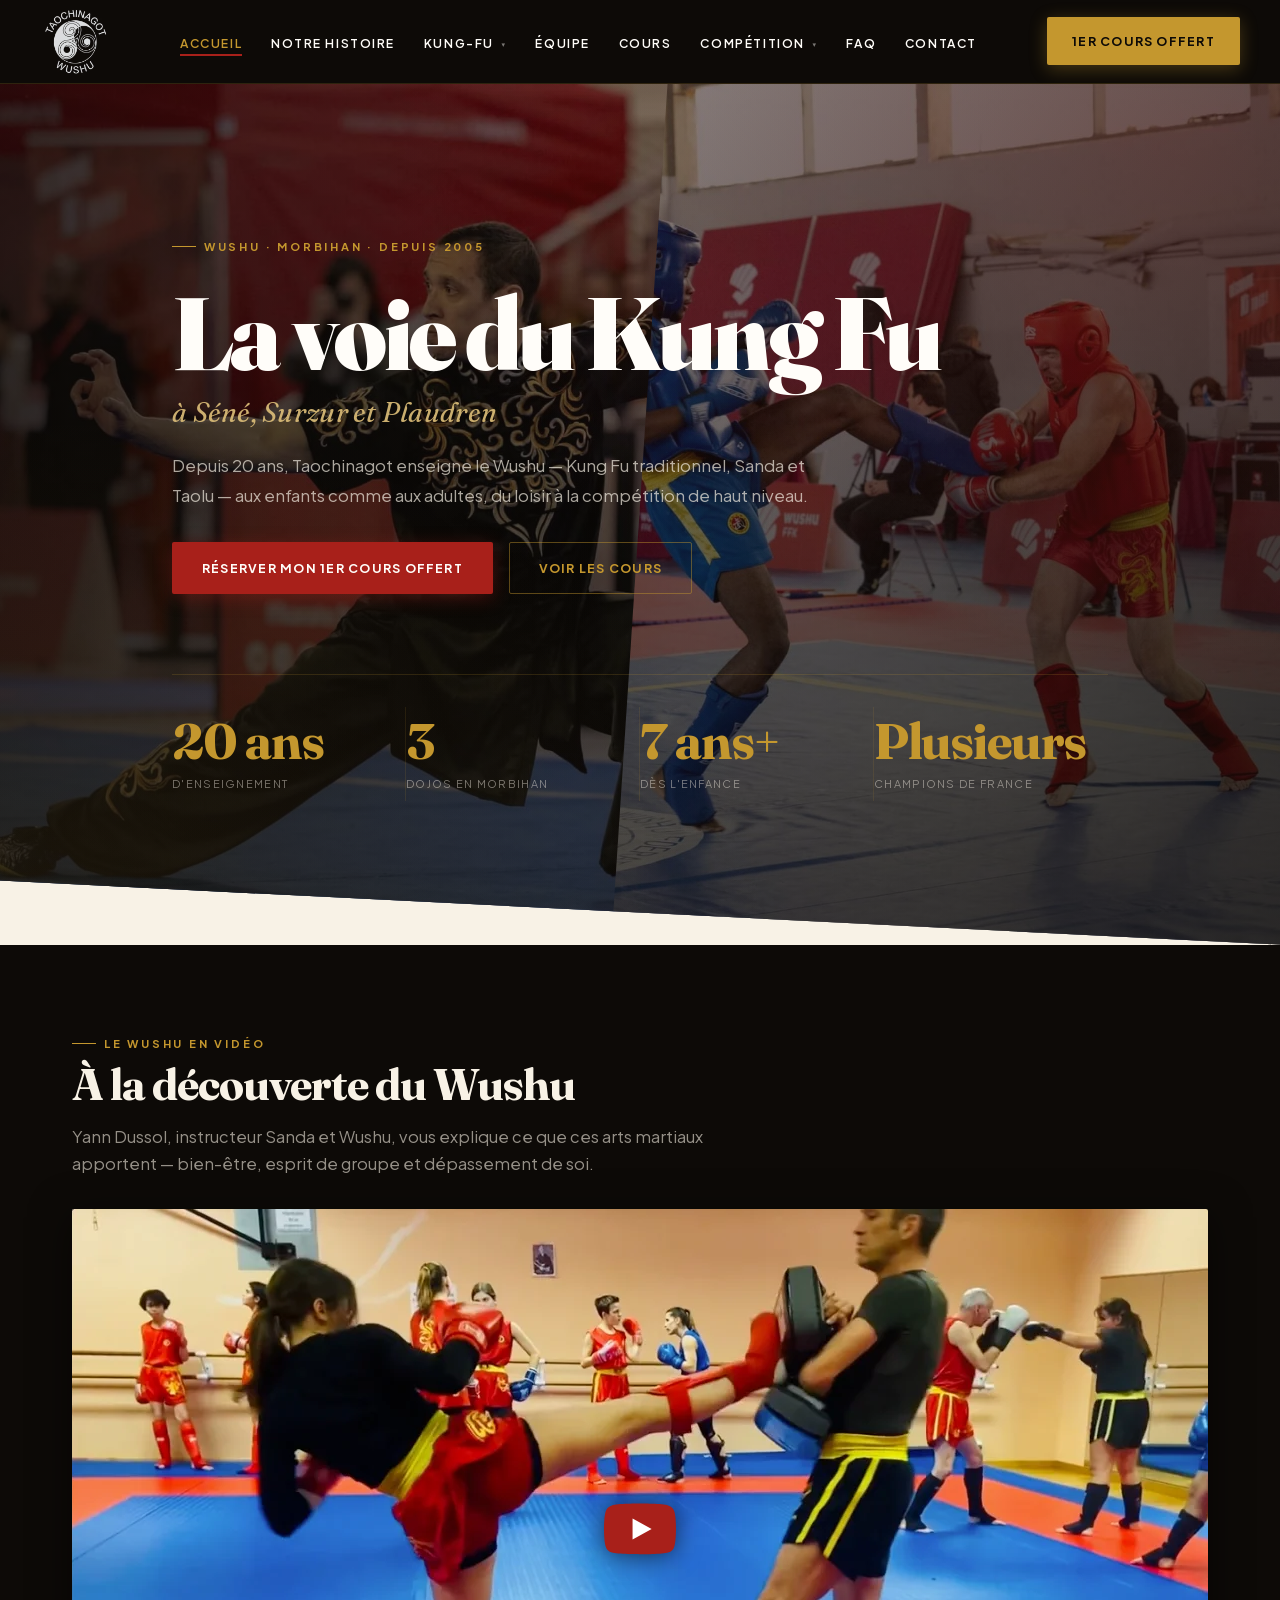
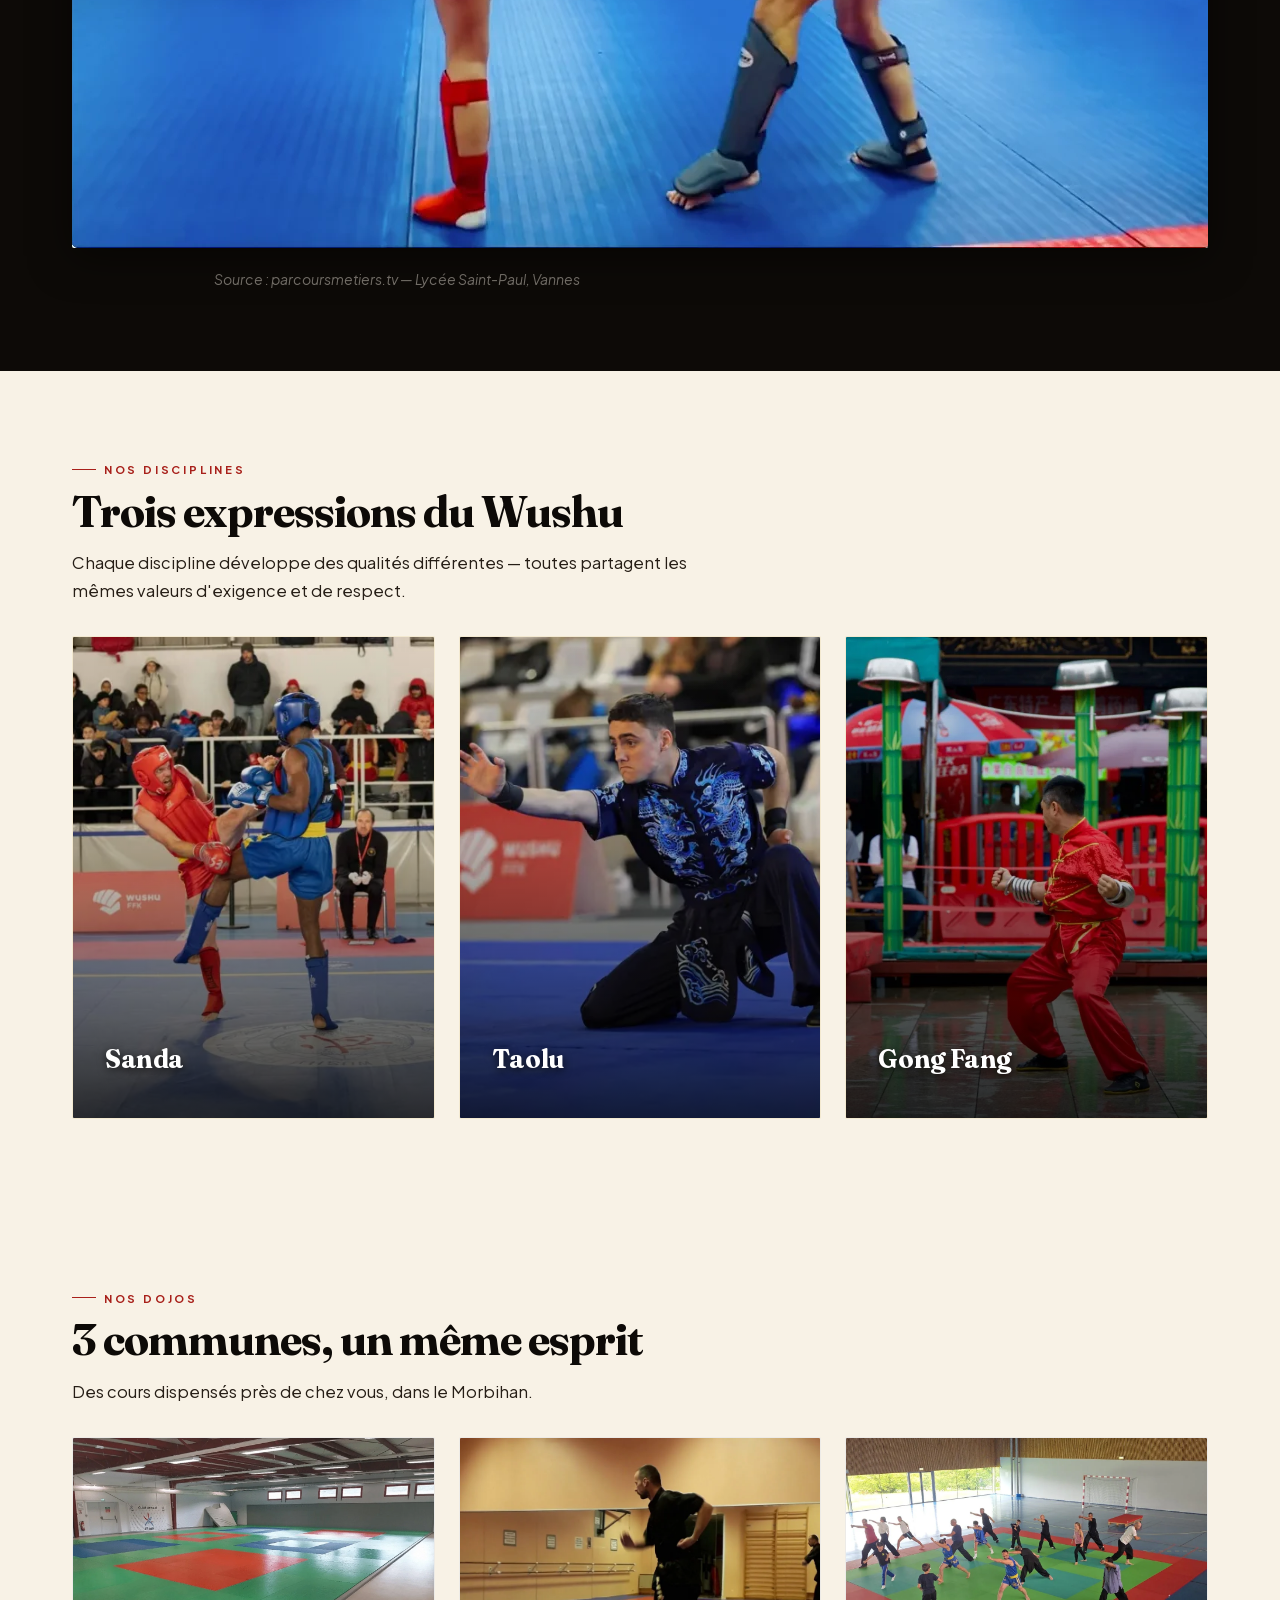
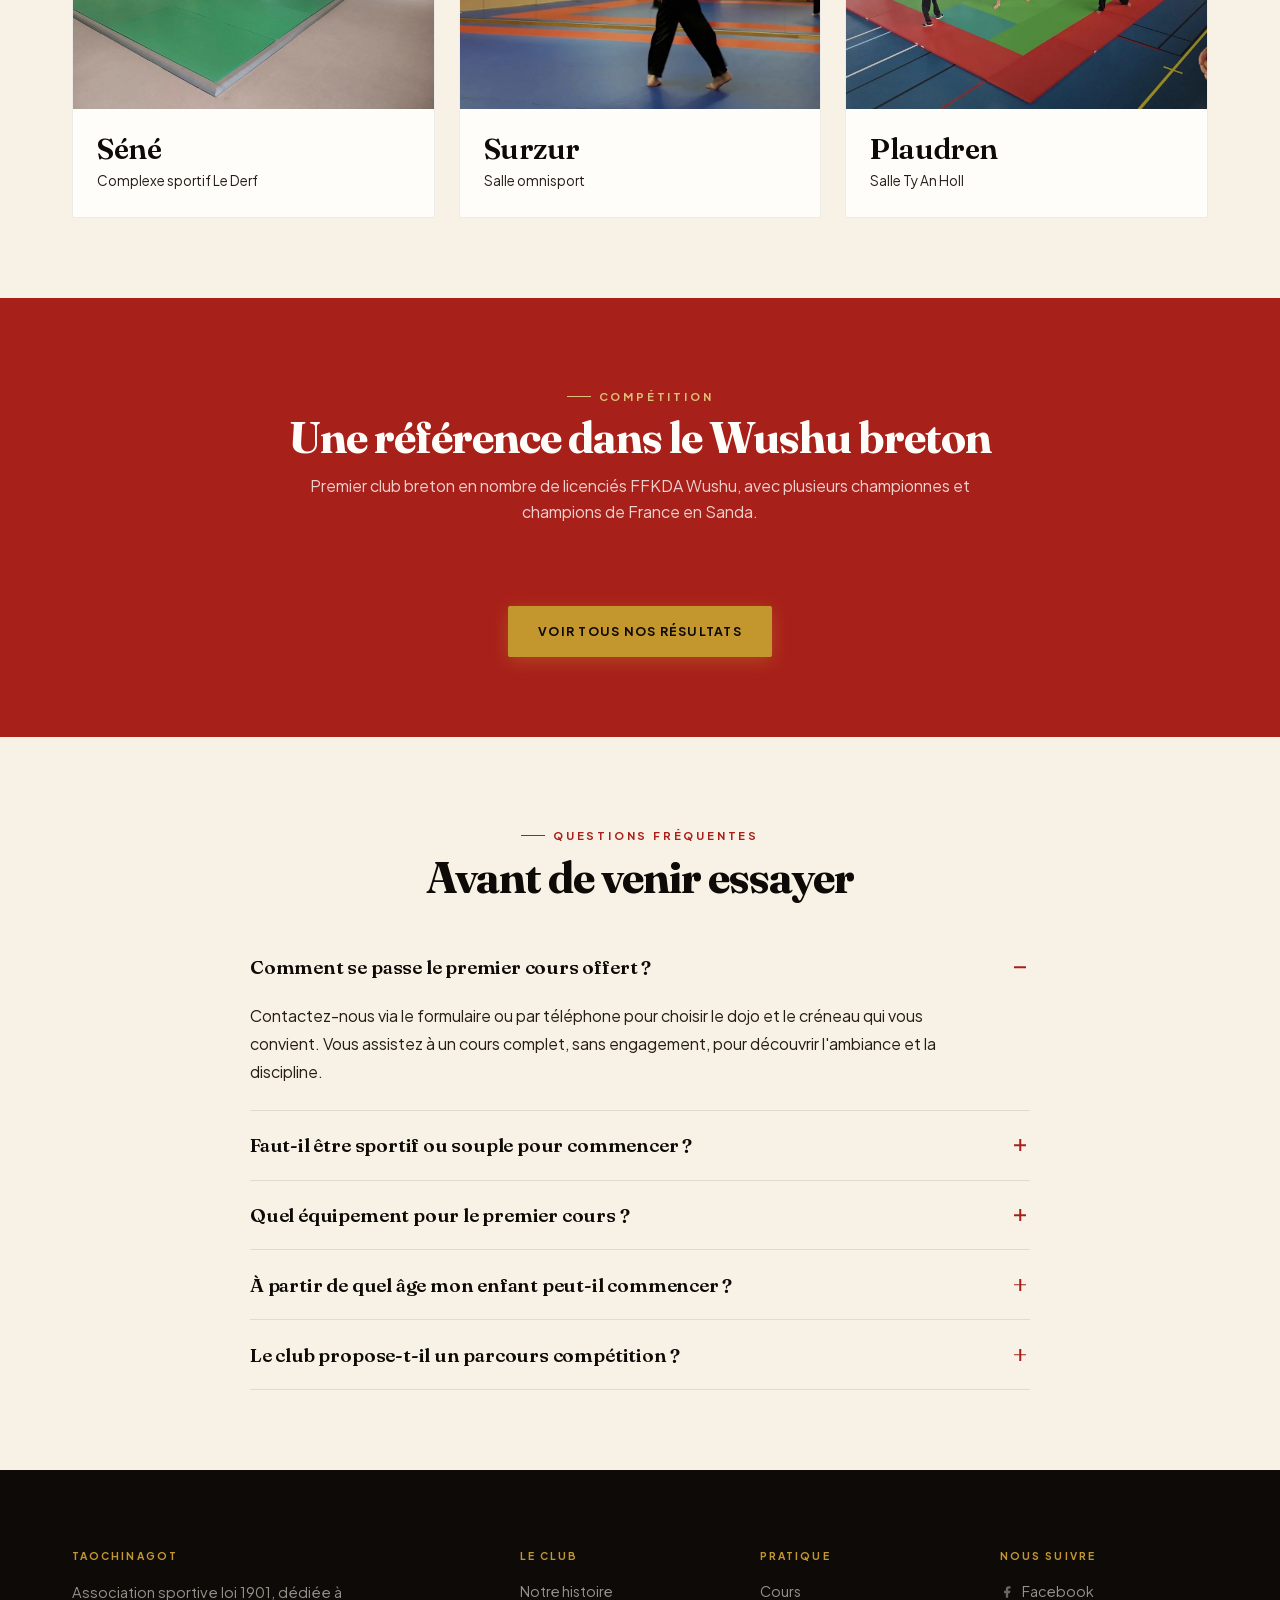
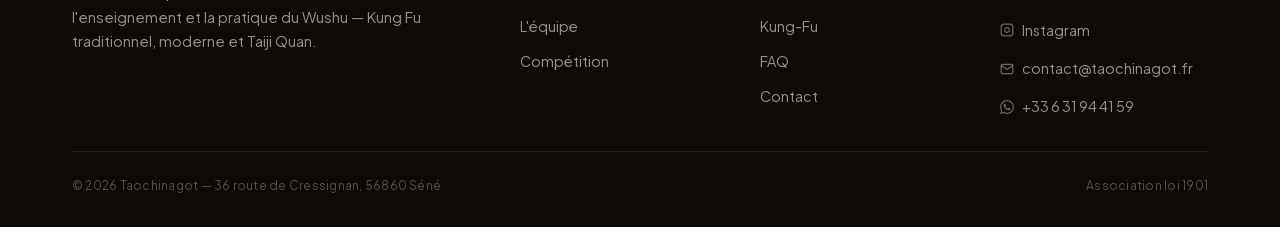
==== index.html @ 27da3b50 "seo: og:image remplacée par le logo du club sur toutes les pages Co-Authored-By: Claude Sonnet 4.6 <" ====
<!DOCTYPE html>
<html lang="fr">
<head>
<meta charset="UTF-8">
<meta name="viewport" content="width=device-width, initial-scale=1.0">
<title>Taochinagot — Kung Fu Wushu à Séné, Surzur &amp; Plaudren</title>
<meta name="description" content="Club de Wushu Kung Fu traditionnel à Séné, Surzur et Plaudren (Morbihan). Sanda, Taolu, pour enfants et adultes. 1er cours offert.">
<link rel="stylesheet" href="css/style.min.css">
<link rel="icon" href="img/logo.webp" type="image/webp">
<meta property="og:type"        content="website">
<meta property="og:site_name"   content="Taochinagot">
<meta property="og:locale"      content="fr_FR">
<meta property="og:title"       content="Taochinagot — Kung Fu Wushu à Séné, Surzur & Plaudren">
<meta property="og:description" content="Club de Wushu Kung Fu traditionnel à Séné, Surzur et Plaudren (Morbihan). Sanda, Taolu, pour enfants et adultes. 1er cours offert.">
<meta property="og:url"         content="https://devtaochinagot.github.io/taochinagot/">
<meta property="og:image"       content="https://devtaochinagot.github.io/taochinagot/img/logo.webp">
<link rel="canonical" href="https://devtaochinagot.github.io/taochinagot/">
<meta name="theme-color" content="#0d0a07">
<link rel="preload" href="img/hero-tao.webp" as="image" fetchpriority="high">
<link rel="preload" href="img/hero-sanda.webp" as="image" fetchpriority="high">
<link rel="preload" href="fonts/fraunces-normal-latin.woff2" as="font" type="font/woff2" crossorigin>
<link rel="preload" href="fonts/plus-jakarta-sans-normal-latin.woff2" as="font" type="font/woff2" crossorigin>
<script type="application/ld+json">
{
  "@context": "https://schema.org",
  "@type": "SportsClub",
  "name": "Taochinagot",
  "description": "Club de Wushu Kung Fu en Morbihan — Sanda (boxe chinoise), Taolu (formes), pour enfants et adultes.",
  "url": "https://devtaochinagot.github.io/taochinagot/",
  "logo": "https://devtaochinagot.github.io/taochinagot/img/logo.webp",
  "image": "https://devtaochinagot.github.io/taochinagot/img/sanda-competition.webp",
  "sport": "Wushu",
  "email": "contact@taochinagot.fr",
  "location": [
    {
      "@type": "Place",
      "name": "Complexe sportif Le Derf — Séné",
      "address": { "@type": "PostalAddress", "addressLocality": "Séné", "postalCode": "56860", "addressCountry": "FR" }
    },
    {
      "@type": "Place",
      "name": "Salle omnisport — Surzur",
      "address": { "@type": "PostalAddress", "addressLocality": "Surzur", "postalCode": "56450", "addressCountry": "FR" }
    },
    {
      "@type": "Place",
      "name": "Salle Ty An Holl — Plaudren",
      "address": { "@type": "PostalAddress", "addressLocality": "Plaudren", "postalCode": "56420", "addressCountry": "FR" }
    }
  ]
}
</script>
</head>
<body>

<!-- ============ HEADER ============ -->
<header class="site-header">
  <nav class="nav-bar container">
    <a href="index.html" class="logo">
      <img src="img/logo.webp" class="logo-mark" alt="Logo Taochinagot">
    </a>

    <ul class="nav-links">
      <li><a href="index.html" class="active">Accueil</a></li>
      <li><a href="pages/notre-histoire.html">Notre Histoire</a></li>
      <li class="has-dropdown">
        <a href="pages/kung-fu.html">Kung-Fu <span class="dropdown-arrow">▾</span></a>
        <ul class="dropdown">
          <li><a href="pages/kung-fu.html#taolu">Taolu</a></li>
          <li><a href="pages/kung-fu.html#sanda">Sanda / Boxe chinoise</a></li>
        </ul>
      </li>
      <li><a href="pages/equipe.html">Équipe</a></li>
      <li><a href="pages/cours.html">Cours</a></li>
      <li class="has-dropdown">
        <a href="pages/competition.html">Compétition <span class="dropdown-arrow">▾</span></a>
        <ul class="dropdown">
          <li><a href="pages/competition.html#evenements">Événements à venir</a></li>
          <li class="dropdown-divider"></li>
          <li><a href="pages/competition.html#2026">2026</a></li>
          <li><a href="pages/competition.html#2025">2025</a></li>
          <li><a href="pages/competition.html#2024">2024</a></li>
          <li><a href="pages/competition.html#2023">2023</a></li>
          <li><a href="pages/competition.html#2022">2022</a></li>
          <li><a href="pages/competition.html#2021">2021</a></li>
        </ul>
      </li>
      <li><a href="pages/faq.html">FAQ</a></li>
      <li><a href="pages/contact.html">Contact</a></li>
    </ul>

    <a href="pages/contact.html#formulaire" class="btn btn-gold nav-cta">1er cours offert</a>

    <button class="burger" aria-label="Ouvrir le menu" aria-expanded="false">
      <span></span><span></span><span></span>
    </button>
  </nav>
</header>

<!-- ============ MENU MOBILE ============ -->
<div class="mobile-menu">
  <ul>
    <li><a href="index.html" class="active">Accueil</a></li>
    <li><a href="pages/notre-histoire.html">Notre Histoire</a></li>
    <li class="mobile-has-sub">

      <span class="mobile-parent-row"><a href="pages/kung-fu.html">Kung-Fu</a><button class="mobile-toggle" aria-expanded="false" aria-label="Sous-menu Kung-Fu">▾</button></span>

      <ul class="mobile-sub-list">

        <li><a href="pages/kung-fu.html#taolu">Taolu</a></li>

        <li><a href="pages/kung-fu.html#sanda">Sanda / Boxe chinoise</a></li>

      </ul>

    </li>
    <li><a href="pages/equipe.html">Équipe</a></li>
    <li><a href="pages/cours.html">Cours</a></li>
    <li class="mobile-has-sub">

      <span class="mobile-parent-row"><a href="pages/competition.html">Compétition</a><button class="mobile-toggle" aria-expanded="false" aria-label="Sous-menu Compétition">▾</button></span>

      <ul class="mobile-sub-list">

        <li><a href="pages/competition.html#evenements">Événements à venir</a></li>

        <li><a href="pages/competition.html#2026">2026</a></li>

        <li><a href="pages/competition.html#2025">2025</a></li>

        <li><a href="pages/competition.html#2024">2024</a></li>

        <li><a href="pages/competition.html#2023">2023</a></li>

        <li><a href="pages/competition.html#2022">2022</a></li>

        <li><a href="pages/competition.html#2021">2021</a></li>

      </ul>

    </li>
    <li><a href="pages/faq.html">FAQ</a></li>
    <li><a href="pages/contact.html">Contact</a></li>
  </ul>
  <a href="pages/contact.html#formulaire" class="btn btn-gold">1er cours offert</a>
</div>

<!-- ============ HERO ============ -->
<section class="hero">

  <!-- Remplacer les src par vos photos : hero-tao.jpg (Taolu) et hero-sanda.jpg (Sanda) -->
  <div class="hero-bg" aria-hidden="true">
    <div class="hero-bg-panel hero-bg-tao" style="background-image:url('img/hero-tao.webp')"></div>
    <div class="hero-bg-panel hero-bg-sanda" style="background-image:url('img/hero-sanda.webp')"></div>
  </div>
  <div class="hero-overlay" aria-hidden="true"></div>

  <div class="container hero-content">
    <span class="eyebrow" style="color:var(--gold);margin-bottom:1.4rem">Wushu · Morbihan · depuis 2005</span>
    <h1>La voie du Kung&nbsp;Fu<em>à Séné, Surzur et Plaudren</em></h1>
    <p class="hero-lede">Depuis 20 ans, Taochinagot enseigne le Wushu — Kung Fu traditionnel, Sanda et Taolu — aux enfants comme aux adultes, du loisir à la compétition de haut niveau.</p>
    <div class="hero-ctas">
      <a href="pages/contact.html#formulaire" class="btn btn-primary">Réserver mon 1er cours offert</a>
      <a href="pages/cours.html" class="btn btn-outline">Voir les cours</a>
    </div>

    <div class="hero-stats">
      <div>
        <div class="stat-number">20 ans</div>
        <div class="stat-label">D'enseignement</div>
      </div>
      <div>
        <div class="stat-number">3</div>
        <div class="stat-label">Dojos en Morbihan</div>
      </div>
      <div>
        <div class="stat-number">7 ans+</div>
        <div class="stat-label">Dès l'enfance</div>
      </div>
      <div>
        <div class="stat-number">Plusieurs</div>
        <div class="stat-label">Champions de France</div>
      </div>
    </div>
  </div>
</section>

<!-- ============ VIDÉO WUSHU ============ -->
<section class="video-section">
  <div class="container">
    <div class="section-head">
      <span class="eyebrow">Le Wushu en vidéo</span>
      <h2>À la découverte du Wushu</h2>
      <p>Yann Dussol, instructeur Sanda et Wushu, vous explique ce que ces arts martiaux apportent — bien-être, esprit de groupe et dépassement de soi.</p>
    </div>
    <a href="https://www.parcoursmetiers.tv/video/15375-a-la-decouverte-du-sanda" target="_blank" rel="noopener noreferrer" class="video-link-card" aria-label="Voir la vidéo À la découverte du Wushu sur parcoursmetiers.tv">
      <div class="video-placeholder">
        <img src="img/video-wushu-thumb.webp" alt="À la découverte du Wushu" class="video-thumb">
        <div class="video-play-btn" aria-hidden="true">
          <svg viewBox="0 0 68 48" width="72" height="52"><path d="M66.5 7.7a8.5 8.5 0 0 0-6-6C56 0 34 0 34 0S12 0 7.5 1.7a8.5 8.5 0 0 0-6 6C0 12.3 0 24 0 24s0 11.7 1.5 16.3a8.5 8.5 0 0 0 6 6C12 48 34 48 34 48s22 0 26.5-1.7a8.5 8.5 0 0 0 6-6C68 35.7 68 24 68 24s0-11.7-1.5-16.3z" fill="var(--lacquer)"/><path d="M27 34l18-10-18-10z" fill="#fff"/></svg>
        </div>
      </div>
    </a>
    <p class="video-caption">Source : parcoursmetiers.tv — Lycée Saint-Paul, Vannes</p>
  </div>
</section>

<!-- ============ DISCIPLINES ============ -->
<section>
  <div class="container">
    <div class="section-head">
      <span class="eyebrow">Nos disciplines</span>
      <h2>Trois expressions du Wushu</h2>
      <p>Chaque discipline développe des qualités différentes — toutes partagent les mêmes valeurs d'exigence et de respect.</p>
    </div>

    <div class="card-grid">
      <a href="pages/kung-fu.html#sanda" class="discipline-card discipline-card--photo">
        <img src="img/home-sanda.webp" srcset="img/home-sanda-800.webp 800w, img/home-sanda.webp 2048w" sizes="(max-width: 768px) 100vw, 33vw" alt="Sanda — Boxe chinoise Taochinagot" loading="lazy" class="discipline-card-bg" style="object-position: 35% center">
        <div class="discipline-card-overlay">
          <h3>Sanda</h3>
          <p>La boxe chinoise : pieds, poings et projections. Combat en semi ou plein contact, pour le loisir comme pour la compétition.</p>
        </div>
      </a>
      <a href="pages/kung-fu.html#taolu" class="discipline-card discipline-card--photo">
        <img src="img/home-taolu.webp" srcset="img/home-taolu-800.webp 800w, img/home-taolu.webp 2048w" sizes="(max-width: 768px) 100vw, 33vw" alt="Taolu — Formes Kung Fu Taochinagot" loading="lazy" class="discipline-card-bg">
        <div class="discipline-card-overlay">
          <h3>Taolu</h3>
          <p>Des enchaînements de mouvements chorégraphiés, avec ou sans armes — technique, fluidité et maîtrise du geste.</p>
        </div>
      </a>
      <article class="discipline-card discipline-card--photo">
        <img src="img/home-gongfang.webp" srcset="img/home-gongfang-600.webp 600w, img/home-gongfang.webp 933w" sizes="(max-width: 768px) 100vw, 33vw" alt="Gong Fang — Self-défense Taochinagot" loading="lazy" class="discipline-card-bg">
        <div class="discipline-card-overlay">
          <h3>Gong Fang</h3>
          <p>Des mouvements de self-défense pour apprendre à se protéger efficacement en toute situation.</p>
        </div>
      </article>
    </div>
  </div>
</section>

<!-- ============ NOS DOJOS ============ -->
<section>
  <div class="container">
    <div class="section-head">
      <span class="eyebrow">Nos dojos</span>
      <h2>3 communes, un même esprit</h2>
      <p>Des cours dispensés près de chez vous, dans le Morbihan.</p>
    </div>

    <div class="dojo-grid">
      <a href="pages/contact.html" class="dojo-card">
        <div class="dojo-image"><img src="img/dojo-sene.webp" alt="Dojo de Séné — Complexe sportif Le Derf"></div>
        <div class="dojo-body">
          <h3>Séné</h3>
          <p class="dojo-meta">Complexe sportif Le Derf</p>
        </div>
        <div class="dojo-hover-panel">
          <p class="dojo-hover-discipline">Taolu · Sanda</p>
          <ul class="dojo-hover-slots">
            <li><span class="dojo-hover-day">Mercredi</span><span>18h00 – 19h00</span><span class="dojo-hover-public dojo-hover-public--enfants">Enfants Taolu</span></li>
            <li><span class="dojo-hover-day">Mercredi</span><span>19h00 – 21h00</span><span class="dojo-hover-public dojo-hover-public--adultes">Adultes Sanda</span></li>
          </ul>
          <span class="dojo-hover-cta">Nous contacter →</span>
        </div>
      </a>
      <a href="pages/contact.html" class="dojo-card">
        <div class="dojo-image"><img src="img/dojo-surzur.webp" alt="Dojo de Surzur — Salle omnisport"></div>
        <div class="dojo-body">
          <h3>Surzur</h3>
          <p class="dojo-meta">Salle omnisport</p>
        </div>
        <div class="dojo-hover-panel">
          <p class="dojo-hover-discipline">Sanda · Kung Fu</p>
          <ul class="dojo-hover-slots">
            <li><span class="dojo-hover-day">Lundi</span><span>18h45 – 19h45</span><span class="dojo-hover-public dojo-hover-public--enfants">Enfants Taolu</span></li>
            <li><span class="dojo-hover-day">Lundi</span><span>19h45 – 21h30</span><span class="dojo-hover-public dojo-hover-public--adultes">Adultes Sanda</span></li>
            <li><span class="dojo-hover-day">Jeudi</span><span>20h15 – 22h00</span><span class="dojo-hover-public dojo-hover-public--adultes">Adultes Sanda</span></li>
          </ul>
          <span class="dojo-hover-cta">Nous contacter →</span>
        </div>
      </a>
      <a href="pages/contact.html" class="dojo-card">
        <div class="dojo-image"><img src="img/dojo-plaudren.webp" alt="Dojo de Plaudren — Salle Ty An Holl"></div>
        <div class="dojo-body">
          <h3>Plaudren</h3>
          <p class="dojo-meta">Salle Ty An Holl</p>
        </div>
        <div class="dojo-hover-panel">
          <p class="dojo-hover-discipline">Taolu · Maniement des armes</p>
          <ul class="dojo-hover-slots">
            <li><span class="dojo-hover-day">Lundi</span><span>19h00 – 20h00</span><span class="dojo-hover-public dojo-hover-public--adultes">Adultes Taolu</span></li>
            <li><span class="dojo-hover-day">Jeudi</span><span>18h00 – 19h00</span><span class="dojo-hover-public dojo-hover-public--enfants">Enfants Taolu</span></li>
            <li><span class="dojo-hover-day">Jeudi</span><span>19h00 – 20h30</span><span class="dojo-hover-public dojo-hover-public--adultes">Adultes Taolu</span></li>
          </ul>
          <span class="dojo-hover-cta">Nous contacter →</span>
        </div>
      </a>
    </div>
  </div>
</section>

<!-- ============ BANDEAU PALMARÈS ============ -->
<section class="highlight-banner">
  <div class="container">
    <span class="eyebrow" style="justify-content:center; color: var(--gold-soft)">Compétition</span>
    <h2>Une référence dans le Wushu breton</h2>
    <p>Premier club breton en nombre de licenciés FFKDA Wushu, avec plusieurs championnes et champions de France en Sanda.</p>
    <a href="pages/competition.html" class="btn btn-gold mt-lg">Voir tous nos résultats</a>
  </div>
</section>

<!-- ============ FAQ ============ -->
<section>
  <div class="container">
    <div class="section-head center">
      <span class="eyebrow" style="justify-content:center">Questions fréquentes</span>
      <h2>Avant de venir essayer</h2>
    </div>

    <div class="faq-list">
      <div class="faq-item open">
        <button class="faq-question">
          Comment se passe le premier cours offert ?
          <span class="icon"></span>
        </button>
        <div class="faq-answer">
          <p>Contactez-nous via le formulaire ou par téléphone pour choisir le dojo et le créneau qui vous convient. Vous assistez à un cours complet, sans engagement, pour découvrir l'ambiance et la discipline.</p>
        </div>
      </div>
      <div class="faq-item">
        <button class="faq-question">
          Faut-il être sportif ou souple pour commencer ?
          <span class="icon"></span>
        </button>
        <div class="faq-answer">
          <p>Non. Le Wushu se pratique à tout niveau physique : la souplesse et la condition s'acquièrent avec l'entraînement. Nos cours sont adaptés à chaque profil, du débutant au compétiteur.</p>
        </div>
      </div>
      <div class="faq-item">
        <button class="faq-question">
          Quel équipement pour le premier cours ?
          <span class="icon"></span>
        </button>
        <div class="faq-answer">
          <p>Une tenue de sport souple suffit pour débuter. Nous vous indiquerons l'équipement spécifique (tenue, protections) si vous souhaitez poursuivre.</p>
        </div>
      </div>
      <div class="faq-item">
        <button class="faq-question">
          À partir de quel âge mon enfant peut-il commencer ?
          <span class="icon"></span>
        </button>
        <div class="faq-answer">
          <p>Nos cours enfants sont ouverts dès 7 ans, avec un enseignement adapté à leur âge et à leur développement.</p>
        </div>
      </div>
      <div class="faq-item">
        <button class="faq-question">
          Le club propose-t-il un parcours compétition ?
          <span class="icon"></span>
        </button>
        <div class="faq-answer">
          <p>Oui. Taochinagot accompagne les licenciés qui souhaitent se présenter en compétitions régionales et nationales, avec un encadrement par des coachs qualifiés (Coach A Sanda, arbitres nationaux).</p>
        </div>
      </div>
    </div>
  </div>
</section>

<!-- ============ FOOTER ============ -->
<footer class="site-footer">
  <div class="container">
    <div class="footer-grid">
      <div>
        <h4>Taochinagot</h4>
        <p style="max-width: 38ch; font-size: 0.92rem;">Association sportive loi 1901, dédiée à l'enseignement et la pratique du Wushu — Kung Fu traditionnel, moderne et Taiji Quan.</p>
      </div>
      <div>
        <h4>Le club</h4>
        <ul>
          <li><a href="pages/notre-histoire.html">Notre histoire</a></li>
          <li><a href="pages/equipe.html">L'équipe</a></li>
          <li><a href="pages/competition.html">Compétition</a></li>
        </ul>
      </div>
      <div>
        <h4>Pratique</h4>
        <ul>
          <li><a href="pages/cours.html">Cours</a></li>
          <li><a href="pages/kung-fu.html">Kung-Fu</a></li>
          <li><a href="pages/faq.html">FAQ</a></li>
      <li><a href="pages/contact.html">Contact</a></li>
        </ul>
      </div>
          <div>
        <h4>Nous suivre</h4>
        <ul class="footer-social">
          <li><a href="https://www.facebook.com/taochinagot" target="_blank" rel="noopener noreferrer">
            <svg width="14" height="14" viewBox="0 0 24 24" fill="currentColor" aria-hidden="true"><path d="M18 2h-3a5 5 0 0 0-5 5v3H7v4h3v8h4v-8h3l1-4h-4V7a1 1 0 0 1 1-1h3z"/></svg>
            Facebook</a></li>
          <li><a href="https://www.instagram.com/taochinagot_/" target="_blank" rel="noopener noreferrer">
            <svg width="14" height="14" viewBox="0 0 24 24" fill="none" stroke="currentColor" stroke-width="2" aria-hidden="true"><rect x="2" y="2" width="20" height="20" rx="5" ry="5"/><path d="M16 11.37A4 4 0 1 1 12.63 8 4 4 0 0 1 16 11.37z"/><line x1="17.5" y1="6.5" x2="17.51" y2="6.5"/></svg>
            Instagram</a></li>
          <li><a href="mailto:contact@taochinagot.fr">
            <svg width="14" height="14" viewBox="0 0 24 24" fill="none" stroke="currentColor" stroke-width="2" aria-hidden="true"><path d="M4 4h16c1.1 0 2 .9 2 2v12c0 1.1-.9 2-2 2H4c-1.1 0-2-.9-2-2V6c0-1.1.9-2 2-2z"/><polyline points="22,6 12,13 2,6"/></svg>
            contact@taochinagot.fr</a></li>
          <li><a href="https://wa.me/33631944159" target="_blank" rel="noopener noreferrer">
            <svg width="14" height="14" viewBox="0 0 24 24" fill="currentColor" aria-hidden="true"><path d="M17.472 14.382c-.297-.149-1.758-.867-2.03-.967-.273-.099-.471-.148-.67.15-.197.297-.767.966-.94 1.164-.173.199-.347.223-.644.075-.297-.15-1.255-.463-2.39-1.475-.883-.788-1.48-1.761-1.653-2.059-.173-.297-.018-.458.13-.606.134-.133.298-.347.446-.52.149-.174.198-.298.298-.497.099-.198.05-.371-.025-.52-.075-.149-.669-1.612-.916-2.207-.242-.579-.487-.5-.669-.51-.173-.008-.371-.01-.57-.01-.198 0-.52.074-.792.372-.272.297-1.04 1.016-1.04 2.479 0 1.462 1.065 2.875 1.213 3.074.149.198 2.096 3.2 5.077 4.487.709.306 1.262.489 1.694.625.712.227 1.36.195 1.871.118.571-.085 1.758-.719 2.006-1.413.248-.694.248-1.289.173-1.413-.074-.124-.272-.198-.57-.347m-5.421 7.403h-.004a9.87 9.87 0 0 1-5.031-1.378l-.361-.214-3.741.982.998-3.648-.235-.374a9.86 9.86 0 0 1-1.51-5.26c.001-5.45 4.436-9.884 9.888-9.884 2.64 0 5.122 1.03 6.988 2.898a9.825 9.825 0 0 1 2.893 6.994c-.003 5.45-4.437 9.884-9.885 9.884m8.413-18.297A11.815 11.815 0 0 0 12.05 0C5.495 0 .16 5.335.157 11.892c0 2.096.547 4.142 1.588 5.945L.057 24l6.305-1.654a11.882 11.882 0 0 0 5.683 1.448h.005c6.554 0 11.89-5.335 11.893-11.893a11.821 11.821 0 0 0-3.48-8.413Z"/></svg>
            +33 6 31 94 41 59</a></li>
        </ul>
      </div>
    </div>
        <div class="footer-bottom">
      <span>© 2026 Taochinagot — 36 route de Cressignan, 56860 Séné</span>
      <span>Association loi 1901</span>
    </div>
  </div>
</footer>

<script src="js/main.min.js"></script>
</body>
</html>
---- css/style.min.css ----
@font-face{font-family:Fraunces;font-style:italic;font-weight:300 900;font-display:swap;src:url('../fonts/fraunces-italic-latin-ext.woff2') format('woff2');unicode-range:U+0100-02BA,U+02BD-02C5,U+02C7-02CC,U+02CE-02D7,U+02DD-02FF,U+0304,U+0308,U+0329,U+1D00-1DBF,U+1E00-1E9F,U+1EF2-1EFF,U+2020,U+20A0-20AB,U+20AD-20C0,U+2113,U+2C60-2C7F,U+A720-A7FF}@font-face{font-family:Fraunces;font-style:italic;font-weight:300 900;font-display:swap;src:url('../fonts/fraunces-italic-latin.woff2') format('woff2');unicode-range:U+0000-00FF,U+0131,U+0152-0153,U+02BB-02BC,U+02C6,U+02DA,U+02DC,U+0304,U+0308,U+0329,U+2000-206F,U+20AC,U+2122,U+2191,U+2193,U+2212,U+2215,U+FEFF,U+FFFD}@font-face{font-family:Fraunces;font-style:normal;font-weight:300 900;font-display:swap;src:url('../fonts/fraunces-normal-latin-ext.woff2') format('woff2');unicode-range:U+0100-02BA,U+02BD-02C5,U+02C7-02CC,U+02CE-02D7,U+02DD-02FF,U+0304,U+0308,U+0329,U+1D00-1DBF,U+1E00-1E9F,U+1EF2-1EFF,U+2020,U+20A0-20AB,U+20AD-20C0,U+2113,U+2C60-2C7F,U+A720-A7FF}@font-face{font-family:Fraunces;font-style:normal;font-weight:300 900;font-display:swap;src:url('../fonts/fraunces-normal-latin.woff2') format('woff2');unicode-range:U+0000-00FF,U+0131,U+0152-0153,U+02BB-02BC,U+02C6,U+02DA,U+02DC,U+0304,U+0308,U+0329,U+2000-206F,U+20AC,U+2122,U+2191,U+2193,U+2212,U+2215,U+FEFF,U+FFFD}@font-face{font-family:'Plus Jakarta Sans';font-style:italic;font-weight:400 700;font-display:swap;src:url('../fonts/plus-jakarta-sans-italic-latin-ext.woff2') format('woff2');unicode-range:U+0100-02BA,U+02BD-02C5,U+02C7-02CC,U+02CE-02D7,U+02DD-02FF,U+0304,U+0308,U+0329,U+1D00-1DBF,U+1E00-1E9F,U+1EF2-1EFF,U+2020,U+20A0-20AB,U+20AD-20C0,U+2113,U+2C60-2C7F,U+A720-A7FF}@font-face{font-family:'Plus Jakarta Sans';font-style:italic;font-weight:400 700;font-display:swap;src:url('../fonts/plus-jakarta-sans-italic-latin.woff2') format('woff2');unicode-range:U+0000-00FF,U+0131,U+0152-0153,U+02BB-02BC,U+02C6,U+02DA,U+02DC,U+0304,U+0308,U+0329,U+2000-206F,U+20AC,U+2122,U+2191,U+2193,U+2212,U+2215,U+FEFF,U+FFFD}@font-face{font-family:'Plus Jakarta Sans';font-style:normal;font-weight:400 700;font-display:swap;src:url('../fonts/plus-jakarta-sans-normal-latin-ext.woff2') format('woff2');unicode-range:U+0100-02BA,U+02BD-02C5,U+02C7-02CC,U+02CE-02D7,U+02DD-02FF,U+0304,U+0308,U+0329,U+1D00-1DBF,U+1E00-1E9F,U+1EF2-1EFF,U+2020,U+20A0-20AB,U+20AD-20C0,U+2113,U+2C60-2C7F,U+A720-A7FF}@font-face{font-family:'Plus Jakarta Sans';font-style:normal;font-weight:400 700;font-display:swap;src:url('../fonts/plus-jakarta-sans-normal-latin.woff2') format('woff2');unicode-range:U+0000-00FF,U+0131,U+0152-0153,U+02BB-02BC,U+02C6,U+02DA,U+02DC,U+0304,U+0308,U+0329,U+2000-206F,U+20AC,U+2122,U+2191,U+2193,U+2212,U+2215,U+FEFF,U+FFFD}:root{--ink:#0d0a07;--ink-soft:#261e16;--lacquer:#a8201a;--lacquer-deep:#7d1712;--gold:#c4972e;--gold-soft:#dfc07a;--paper:#f8f2e6;--paper-warm:#ede4d3;--jade:#3f5d4e;--white:#fffdf9;--font-display:'Fraunces',Georgia,serif;--font-body:'Plus Jakarta Sans',system-ui,sans-serif;--space-xs:0.5rem;--space-sm:1rem;--space-md:2rem;--space-lg:5rem;--space-xl:9rem;--max-width:1200px;--radius:2px}*,::after,::before{margin:0;padding:0;box-sizing:border-box}html{scroll-behavior:smooth}@media (prefers-reduced-motion:reduce){html{scroll-behavior:auto}*,::after,::before{animation-duration:0s!important;animation-iteration-count:1!important;transition-duration:0s!important}}body{font-family:var(--font-body);background:var(--paper);color:var(--ink);line-height:1.65;-webkit-font-smoothing:antialiased;overflow-x:hidden}img{max-width:100%;display:block}a{color:inherit;text-decoration:none}ul{list-style:none}h1,h2,h3,h4{font-family:var(--font-display);font-weight:900;line-height:1.08;letter-spacing:-.025em}h1{font-size:clamp(3rem, 8vw, 7.5rem);font-variation-settings:'opsz' 144,'wght' 900,'WONK' 1;letter-spacing:-.03em}h2{font-size:clamp(1.9rem, 3.5vw, 3rem);font-weight:700;font-variation-settings:'opsz' 72,'wght' 700,'WONK' 1;letter-spacing:-.022em}h3{font-size:clamp(1.25rem, 2.5vw, 1.85rem);font-weight:600;font-variation-settings:'opsz' 36,'wght' 600,'WONK' 0;letter-spacing:-.015em}p{max-width:65ch}.container{width:100%;max-width:var(--max-width);margin:0 auto;padding:0 var(--space-sm)}@media (min-width:768px){.container{padding:0 var(--space-md)}}section{padding:var(--space-lg) 0}a:focus-visible,button:focus-visible,input:focus-visible,textarea:focus-visible{outline:2px solid var(--gold);outline-offset:3px}.eyebrow{display:inline-flex;align-items:center;gap:.7em;font-family:var(--font-body);font-size:.7rem;font-weight:700;letter-spacing:.25em;text-transform:uppercase;color:var(--lacquer);margin-bottom:var(--space-xs)}.eyebrow::before{content:'';width:24px;height:1px;background:currentColor;flex-shrink:0}.brush-divider{width:100%;max-width:220px;margin:var(--space-md) auto;display:block;color:var(--gold);opacity:.85}.brush-divider--left{margin:var(--space-md) 0}.site-header{position:sticky;top:0;z-index:100;background:var(--ink);border-bottom:1px solid rgba(196,151,46,.18)}.nav-bar{display:flex;align-items:center;justify-content:space-between;padding:.4rem 0}.logo{display:flex;align-items:center;gap:.6rem;font-family:var(--font-display);font-size:1.2rem;font-weight:700;color:var(--paper);letter-spacing:.02em;white-space:nowrap}.logo .logo-mark{width:70px!important;height:70px!important;min-width:70px;flex-shrink:0;aspect-ratio:1;object-fit:contain;filter:invert(1);mix-blend-mode:screen}.nav-links{display:none;align-items:center;gap:1rem}.nav-links a{font-size:.68rem;font-weight:600;letter-spacing:.14em;text-transform:uppercase;color:var(--white);position:relative;padding:.35rem 0;transition:color .2s ease;white-space:nowrap}.nav-cta{display:none}.nav-links a.active,.nav-links a:hover{color:var(--gold)}.nav-links a.active::after{content:'';position:absolute;bottom:0;left:0;width:100%;height:1.5px;background:var(--lacquer)}.nav-links li.has-dropdown{position:relative}.nav-links .dropdown{display:none;position:absolute;top:100%;left:50%;transform:translateX(-50%);background:var(--ink);border:1px solid rgba(196,151,46,.2);border-radius:var(--radius);padding:.5rem 0;padding-top:12px;min-width:200px;list-style:none;z-index:200;box-shadow:0 12px 36px rgba(0,0,0,.6)}.nav-links .dropdown::before{content:'';position:absolute;top:-5px;left:50%;transform:translateX(-50%);border-left:5px solid transparent;border-right:5px solid transparent;border-bottom:5px solid rgba(196,151,46,.2)}.nav-links li.has-dropdown.open .dropdown,.nav-links li.has-dropdown:hover .dropdown{display:block}.nav-links .dropdown li a{display:block;padding:.6rem 1.3rem;white-space:nowrap;font-size:.7rem;letter-spacing:.12em}.nav-links .dropdown li a::after{display:none}.nav-links .dropdown li a:hover{background:rgba(255,255,255,.05);color:var(--gold)}.dropdown-arrow{font-size:.58em;opacity:.45;margin-left:4px;display:inline-block;transition:transform .25s ease}.has-dropdown.open .dropdown-arrow,.has-dropdown:hover .dropdown-arrow{transform:rotate(180deg)}.mobile-has-sub .mobile-parent-row{display:flex;align-items:center;justify-content:space-between}.mobile-toggle{background:0 0;border:none;color:rgba(248,242,230,.7);font-size:1.4rem;line-height:1;padding:0 .25rem;cursor:pointer;transition:transform .25s ease;flex-shrink:0}.mobile-has-sub.open .mobile-toggle{transform:rotate(180deg)}.mobile-menu .mobile-sub-list{display:none;flex-direction:column;gap:.6rem;margin-top:.75rem;padding-left:1.25rem;border-left:2px solid rgba(196,151,46,.3)}.mobile-has-sub.open .mobile-sub-list{display:flex}.mobile-sub-list a{font-size:clamp(1rem, 3.5vw, 1.35rem)!important;opacity:.75}.mobile-menu .mobile-sub a{padding-left:2.5rem!important;opacity:.6;font-size:.82em}.btn{display:inline-flex;align-items:center;justify-content:center;gap:.5em;font-family:var(--font-body);font-weight:700;font-size:.78rem;letter-spacing:.1em;text-transform:uppercase;padding:.9rem 1.8rem;border-radius:var(--radius);border:1.5px solid transparent;cursor:pointer;transition:transform .15s ease,box-shadow .15s ease,background .2s ease;white-space:nowrap}.btn:hover{transform:translateY(-2px)}.btn-primary{background:var(--lacquer);color:var(--white);box-shadow:0 4px 18px rgba(168,32,26,.35)}.btn-primary:hover{background:var(--lacquer-deep)}.btn-gold{background:var(--gold);color:var(--ink);box-shadow:0 4px 18px rgba(196,151,46,.32)}.btn-gold:hover{background:var(--gold-soft)}.btn-outline{background:0 0;border-color:rgba(196,151,46,.45);color:var(--gold)}.btn-outline:hover{border-color:var(--gold);background:rgba(196,151,46,.07)}.btn-outline-dark{background:0 0;border-color:rgba(13,10,7,.22);color:var(--ink)}.btn-outline-dark:hover{background:rgba(13,10,7,.05);border-color:var(--ink)}.burger{display:flex;flex-direction:column;justify-content:center;gap:5px;width:28px;height:24px;background:0 0;border:none;cursor:pointer;z-index:110;flex-shrink:0}.burger span{display:block;height:1.5px;background:var(--paper);transition:transform .25s ease,opacity .25s ease}.burger[aria-expanded=true] span:first-child{transform:translateY(6.5px) rotate(45deg)}.burger[aria-expanded=true] span:nth-child(2){opacity:0}.burger[aria-expanded=true] span:nth-child(3){transform:translateY(-6.5px) rotate(-45deg)}.mobile-menu{position:fixed;inset:0;background:var(--ink);z-index:99;display:flex;flex-direction:column;justify-content:flex-start;padding:5rem var(--space-md) var(--space-md);overflow-y:auto;-webkit-overflow-scrolling:touch;transform:translateX(100%);transition:transform .3s ease}.mobile-menu.open{transform:translateX(0)}.mobile-menu ul{display:flex;flex-direction:column;gap:1.25rem}.mobile-menu a{font-family:var(--font-display);font-size:clamp(1.6rem, 5vw, 2.2rem);font-variation-settings:'opsz' 36,'wght' 600,'WONK' 1;color:rgba(248,242,230,.85);letter-spacing:-.02em;line-height:1}.mobile-menu a.active{color:var(--gold)}.mobile-menu .btn{margin-top:2.5rem;align-self:flex-start}@media (min-width:1024px){.nav-links{display:flex;gap:1.8rem}.nav-links a{font-size:.76rem;letter-spacing:.13em}.nav-cta{display:inline-flex;flex-shrink:0;padding:.8rem 1.5rem;font-size:.78rem}.burger{display:none}.nav-bar{gap:3rem}.logo{font-size:1.3rem}}.hero{position:relative;background:var(--ink);color:var(--paper);padding:var(--space-xl) 0 calc(var(--space-lg) + 5vw);overflow:hidden;clip-path:polygon(0 0,100% 0,100% 100%,0 calc(100% - 5vw))}.hero-bg{position:absolute;inset:0;z-index:0}.hero-bg-panel{position:absolute;top:0;bottom:0;background-size:cover;background-position:center}.hero-bg-tao{left:0;right:0;width:100%;top:0;bottom:50%;clip-path:polygon(0 0,100% 0,100% 82%,0 100%);background-color:#1a1008;background-position:center 30%}.hero-bg-sanda{left:0;right:0;width:100%;top:50%;bottom:0;clip-path:polygon(0 18%,100% 0,100% 100%,0 100%);background-color:#0f0a04;background-position:center 40%}@media (min-width:768px){.hero-bg-tao{left:0;right:auto;width:55%;top:0;bottom:0;clip-path:polygon(0 0,95% 0,87% 100%,0 100%);background-position:center}.hero-bg-sanda{left:auto;right:0;width:55%;top:0;bottom:0;clip-path:polygon(13% 0,100% 0,100% 100%,5% 100%);background-position:center}}.hero-overlay{position:absolute;inset:0;z-index:1;background:linear-gradient(to right,rgba(13,10,7,.72) 0,rgba(13,10,7,.45) 45%,rgba(13,10,7,.45) 55%,rgba(13,10,7,.65) 100%),linear-gradient(to bottom,rgba(13,10,7,.1) 0,rgba(13,10,7,.55) 100%)}.hero::before{content:'';position:absolute;inset:0;z-index:2;background:radial-gradient(ellipse at 92% 8%,rgba(168,32,26,.18) 0,transparent 48%),radial-gradient(ellipse at 4% 94%,rgba(196,151,46,.08) 0,transparent 42%);pointer-events:none}.hero-content{position:relative;z-index:3;max-width:1000px}.hero h1{color:var(--white);margin-bottom:1.5rem}.hero h1 em{font-style:italic;font-variation-settings:'opsz' 36,'wght' 400,'WONK' 0;color:var(--gold-soft);display:block;font-size:clamp(1rem, 3vw, 1.7rem);letter-spacing:.01em;margin-top:.6rem;opacity:.9}.hero-lede{font-size:1.05rem;color:rgba(248,242,230,.68);max-width:56ch;margin-bottom:var(--space-md);line-height:1.75}.hero-ctas{display:flex;flex-wrap:wrap;gap:1rem;margin-bottom:var(--space-lg)}.hero-stats{display:grid;grid-template-columns:repeat(2,1fr);border-top:1px solid rgba(196,151,46,.18);padding-top:var(--space-md)}.hero-stats>div{padding:var(--space-xs) var(--space-sm) var(--space-xs) 0;border-right:1px solid rgba(196,151,46,.12)}.hero-stats>div:last-child{border-right:none}.hero-stats>div:nth-child(2){border-right:none}.hero-stats>div:nth-child(3){border-right:1px solid rgba(196,151,46,.12)}.hero-stats>div:nth-child(3),.hero-stats>div:nth-child(4){margin-top:var(--space-sm);padding-top:var(--space-sm);border-top:1px solid rgba(196,151,46,.12)}@media (min-width:768px){.hero-stats{grid-template-columns:repeat(4,1fr)}.hero-stats>div:nth-child(2){border-right:1px solid rgba(196,151,46,.12)}.hero-stats>div:nth-child(3),.hero-stats>div:nth-child(4){margin-top:0;padding-top:var(--space-xs);border-top:none}}.stat-number{font-family:var(--font-display);font-size:clamp(2rem, 4vw, 3.2rem);font-variation-settings:'opsz' 72,'wght' 700,'WONK' 1;color:var(--gold);line-height:1;letter-spacing:-.025em}.stat-label{font-size:.68rem;letter-spacing:.12em;text-transform:uppercase;color:rgba(248,242,230,.45);margin-top:.55rem}.profile-split{display:grid;gap:1.5rem;grid-template-columns:1fr}@media (min-width:768px){.profile-split{grid-template-columns:1fr 1fr}}.profile-card{background:var(--white);border:1px solid rgba(13,10,7,.06);border-left:3px solid var(--lacquer);border-radius:var(--radius);padding:var(--space-md);position:relative;transition:transform .2s ease,box-shadow .2s ease}.profile-card:hover{transform:translateY(-3px);box-shadow:0 18px 40px rgba(13,10,7,.1)}.profile-card h3{margin-bottom:.7rem}.profile-card p{color:var(--ink-soft);margin-bottom:1.5rem}.profile-card .tag{display:inline-block;font-size:.65rem;font-weight:700;letter-spacing:.15em;text-transform:uppercase;color:var(--lacquer);margin-bottom:.9rem}.section-head{margin-bottom:var(--space-md)}.section-head.center{margin-left:auto;margin-right:auto;text-align:center}.section-head.center .eyebrow{justify-content:center}.section-head p{color:var(--ink-soft);margin-top:.9rem;font-size:1.03rem;max-width:640px}.section-head.center p{margin-left:auto;margin-right:auto}.bg-ink{background:var(--ink);color:var(--paper)}.bg-ink .section-head p{color:rgba(248,242,230,.58)}.bg-ink .eyebrow{color:var(--gold)}.bg-ink .eyebrow::before{background:var(--gold)}.card-grid{display:grid;gap:1.5rem;grid-template-columns:1fr}@media (min-width:768px){.card-grid{grid-template-columns:repeat(3,1fr)}}.discipline-card{background:var(--white);border:1px solid rgba(196,151,46,.2);border-radius:var(--radius);padding:var(--space-md);display:flex;flex-direction:column;transition:border-color .25s ease,background .25s ease}.discipline-card:hover{border-color:rgba(196,151,46,.55);background:var(--white)}.discipline-card--photo{padding:0;position:relative;overflow:hidden;aspect-ratio:3/4}.discipline-card-bg{position:absolute;inset:0;width:100%;height:100%;object-fit:cover;display:block;transition:transform .45s ease}.discipline-card--photo.is-active .discipline-card-bg,.discipline-card--photo:hover .discipline-card-bg{transform:scale(1.04)}.discipline-card--ink{background:linear-gradient(135deg,var(--ink-soft),var(--ink))}.discipline-card-overlay{position:absolute;inset:0;display:flex;flex-direction:column;justify-content:flex-end;padding:var(--space-md);background:linear-gradient(to top,rgba(0,0,0,.78) 0,rgba(0,0,0,.18) 55%,transparent 100%);transition:background .35s ease}.discipline-card--photo .discipline-card-overlay h3{color:#fff;margin-bottom:0;font-size:clamp(1.3rem, 2vw, 1.8rem);text-shadow:0 2px 8px rgba(0,0,0,.8)}.discipline-card--photo .discipline-card-overlay p{color:#fff;font-family:var(--font-body);font-size:1.05rem;font-weight:700;line-height:1.6;margin:.8rem 0 0;max-height:0;overflow:hidden;opacity:0;text-shadow:0 2px 6px rgba(0,0,0,.9);transition:max-height .4s ease,opacity .35s ease}.discipline-card--photo.is-active .discipline-card-overlay,.discipline-card--photo:hover .discipline-card-overlay{background:linear-gradient(to top,rgba(0,0,0,.92) 0,rgba(0,0,0,.55) 60%,rgba(0,0,0,.1) 100%)}.discipline-card--photo.is-active .discipline-card-overlay p,.discipline-card--photo:hover .discipline-card-overlay p{max-height:10rem;opacity:1}.discipline-card .num{font-family:var(--font-body);font-size:.65rem;font-weight:700;color:rgba(196,151,46,.5);letter-spacing:.22em;margin-bottom:1.3rem;display:block;text-transform:uppercase}.discipline-card h3{color:var(--ink);margin-bottom:.8rem;font-size:clamp(1.4rem, 2.5vw, 2rem);font-variation-settings:'opsz' 36,'wght' 700,'WONK' 1}.discipline-card p{color:rgba(13,10,7,.62);font-size:.93rem;margin-bottom:1.3rem;flex:1;max-width:none}.discipline-card a{font-size:.7rem;font-weight:700;letter-spacing:.14em;text-transform:uppercase;color:var(--gold);display:inline-flex;align-items:center;align-self:flex-start;border-bottom:1px solid transparent;padding-bottom:2px;transition:border-color .2s ease}.discipline-card a:hover{border-color:var(--gold)}.dojo-grid{display:grid;gap:1.5rem;grid-template-columns:1fr}@media (min-width:768px){.dojo-grid{grid-template-columns:repeat(3,1fr)}}.dojo-card{background:var(--white);border-radius:var(--radius);overflow:hidden;border:1px solid rgba(13,10,7,.07);display:block;text-decoration:none;color:inherit;position:relative;transition:box-shadow .2s,transform .2s}.dojo-card:hover{box-shadow:0 6px 24px rgba(13,10,7,.18);transform:translateY(-3px)}.dojo-hover-panel{position:absolute;inset:0;background:rgba(13,10,7,.93);color:var(--white);padding:1.6rem 1.5rem;display:flex;flex-direction:column;gap:.9rem;opacity:0;transition:opacity .22s ease;z-index:2}.dojo-card.is-active .dojo-hover-panel,.dojo-card:hover .dojo-hover-panel{opacity:1}.dojo-hover-discipline{font-family:var(--font-display);font-size:1.05rem;font-weight:600;color:var(--gold);margin:0;letter-spacing:.02em}.dojo-hover-slots{list-style:none;padding:0;margin:0;display:flex;flex-direction:column;gap:.55rem;flex:1}.dojo-hover-slots li{display:flex;align-items:center;gap:.5rem;font-size:.85rem;flex-wrap:wrap}.dojo-hover-day{font-weight:700;min-width:4.5rem;color:rgba(255,255,255,.75)}.dojo-hover-public{font-size:.72rem;font-weight:700;letter-spacing:.06em;text-transform:uppercase;padding:.15em .5em;border-radius:2px}.dojo-hover-public--enfants{background:rgba(196,151,46,.25);color:var(--gold-soft)}.dojo-hover-public--adultes{background:rgba(168,32,26,.25);color:#e07070}.dojo-hover-cta{font-size:.82rem;font-weight:700;color:var(--gold);letter-spacing:.04em;margin-top:auto}.dojo-card .dojo-image{aspect-ratio:4/3;background:linear-gradient(135deg,var(--paper-warm),var(--gold-soft));display:flex;align-items:center;justify-content:center;color:rgba(168,32,26,.35);font-family:var(--font-body);font-size:.68rem;font-weight:700;letter-spacing:.14em;text-transform:uppercase;overflow:hidden}.dojo-card .dojo-image img{width:100%;height:100%;object-fit:cover;display:block}.dojo-card .dojo-body{padding:1.5rem}.dojo-card h3{margin-bottom:.35rem}.dojo-card .dojo-meta{font-size:.85rem;color:var(--ink-soft)}.highlight-banner{background:var(--lacquer);color:var(--white);text-align:center}.highlight-banner h2{color:var(--white);margin-bottom:.7rem}.highlight-banner p{color:rgba(255,253,250,.8);margin:0 auto}.faq-list{max-width:780px;margin:0 auto}.faq-item{border-bottom:1px solid rgba(13,10,7,.1)}.faq-question{width:100%;display:flex;align-items:center;justify-content:space-between;gap:1.5rem;background:0 0;border:none;text-align:left;font-family:var(--font-display);font-size:clamp(1rem, 2vw, 1.2rem);font-weight:600;font-variation-settings:'opsz' 24,'wght' 600,'WONK' 0;color:var(--ink);padding:1.4rem 0;cursor:pointer;letter-spacing:-.01em}.faq-question .icon{flex-shrink:0;width:20px;height:20px;position:relative}.faq-question .icon::after,.faq-question .icon::before{content:'';position:absolute;background:var(--lacquer);top:50%;left:50%;transform:translate(-50%,-50%)}.faq-question .icon::before{width:12px;height:1.5px}.faq-question .icon::after{width:1.5px;height:12px;transition:transform .25s ease}.faq-item.open .icon::after{transform:translate(-50%,-50%) rotate(90deg) scaleY(0)}.faq-answer{max-height:0;overflow:hidden;transition:max-height .35s ease}.faq-item.open .faq-answer{max-height:500px}.faq-answer p{padding-bottom:1.5rem;color:var(--ink-soft);line-height:1.75;max-width:66ch}.site-footer{background:var(--ink);color:rgba(248,242,230,.58);padding:var(--space-lg) 0 var(--space-md)}.footer-grid{display:grid;gap:var(--space-md);grid-template-columns:1fr;margin-bottom:var(--space-md)}@media (min-width:768px){.footer-grid{grid-template-columns:2fr 1fr 1fr 1fr}}.footer-grid h4{font-family:var(--font-body);font-size:.65rem;font-weight:700;text-transform:uppercase;letter-spacing:.2em;color:var(--gold);margin-bottom:1.2rem}.footer-grid ul{display:flex;flex-direction:column;gap:.7rem;font-size:.9rem}.footer-grid ul a{transition:color .2s ease}.footer-grid ul a:hover{color:var(--gold)}.footer-grid>div:first-child p{max-width:40ch;font-size:.9rem;line-height:1.65}.footer-social{gap:.9rem!important}.footer-social a{display:flex;align-items:center;gap:.5rem;transition:color .2s}.footer-social a:hover{color:var(--gold)}.footer-social svg{flex-shrink:0;opacity:.7}.contact-socials{margin-top:2rem;padding-top:1.5rem;border-top:1px solid rgba(63,93,78,.18)}.contact-socials h3{font-family:var(--font-body);font-size:.65rem;font-weight:700;text-transform:uppercase;letter-spacing:.2em;color:var(--jade);margin-bottom:1rem}.contact-socials ul{display:flex;flex-direction:column;gap:.75rem;list-style:none;font-size:.9rem}.contact-socials a{display:flex;align-items:center;gap:.6rem;color:var(--ink-soft);font-weight:500;transition:color .2s}.contact-socials a:hover{color:var(--jade)}.contact-socials svg{flex-shrink:0;color:var(--jade)}.footer-bottom{border-top:1px solid rgba(196,151,46,.14);padding-top:1.5rem;display:flex;flex-wrap:wrap;justify-content:space-between;gap:.8rem;font-size:.75rem;color:rgba(248,242,230,.3);letter-spacing:.02em}.placeholder-page{background:var(--paper);padding:var(--space-xl) 0;text-align:center;min-height:50vh;display:flex;align-items:center}.placeholder-page .container{max-width:600px}.placeholder-page p{margin:0 auto var(--space-md);color:var(--ink-soft)}.page-hero{background:var(--ink);color:var(--paper);padding:var(--space-xl) 0 calc(var(--space-lg) + 4vw);text-align:center;clip-path:polygon(0 0,100% 0,100% 100%,0 calc(100% - 4vw))}.page-hero h1{color:var(--white);font-size:clamp(2.4rem, 6vw, 5rem);font-variation-settings:'opsz' 72,'wght' 900,'WONK' 1}.page-hero p{color:rgba(248,242,230,.65);margin:1rem auto 0;max-width:56ch;font-size:1.05rem}.breadcrumb{font-family:var(--font-body);font-size:.68rem;color:var(--gold);letter-spacing:.22em;text-transform:uppercase;margin-bottom:1rem;opacity:.8}.text-center{text-align:center}.mt-lg{margin-top:var(--space-lg)}.coach-grid{display:grid;gap:1.25rem;grid-template-columns:1fr}.coach-card{background:var(--white);border:1px solid rgba(13,10,7,.08);border-radius:var(--radius);overflow:hidden;display:flex;flex-direction:column;transition:box-shadow .2s ease}.coach-card:hover{box-shadow:0 8px 32px rgba(13,10,7,.11)}.coach-photo{width:100%;aspect-ratio:4/3;flex:none;background:linear-gradient(160deg,var(--ink-soft) 0,var(--ink) 100%);position:relative;overflow:hidden}.coach-photo img{position:absolute;inset:0;width:100%;height:100%;object-fit:cover;object-position:center top}.coach-photo-placeholder{position:absolute;inset:0;display:flex;align-items:center;justify-content:center;font-family:var(--font-display);font-size:4rem;font-variation-settings:'opsz' 72,'wght' 300,'WONK' 1;color:rgba(196,151,46,.15);letter-spacing:.02em;user-select:none}.coach-dojo-badge{display:inline-block;font-size:.62rem;font-weight:700;letter-spacing:.12em;text-transform:uppercase;color:var(--gold);background:rgba(196,151,46,.1);border:1px solid rgba(196,151,46,.28);padding:.22em .6em;border-radius:2px}.coach-body{flex:1;padding:1.5rem 1.75rem;display:flex;flex-direction:column}.coach-header{display:flex;align-items:center;flex-wrap:wrap;gap:.65rem;margin-bottom:.2rem}.coach-body h3{font-size:1.35rem;margin-bottom:0}.coach-role{font-size:.7rem;font-weight:700;color:var(--lacquer);text-transform:uppercase;letter-spacing:.12em;margin-bottom:.75rem}.coach-bio{font-size:.88rem;color:rgba(13,10,7,.68);line-height:1.7;margin-bottom:1rem}.coach-details{display:grid;grid-template-columns:1fr;gap:1.25rem;margin-top:auto}.coach-parcours{border-top:1px solid rgba(13,10,7,.07);padding-top:.75rem;display:flex;flex-direction:column;gap:.4rem}.coach-parcours-label{font-size:.62rem;font-weight:700;letter-spacing:.12em;text-transform:uppercase;color:var(--lacquer);margin-bottom:.2rem}.coach-highlight{display:flex;align-items:baseline;gap:.55rem;font-size:.8rem;color:rgba(13,10,7,.7);line-height:1.4}.coach-highlight::before{content:'';flex-shrink:0;width:4px;height:4px;background:var(--gold);position:relative;top:-1px;border-radius:50%}.coach-card--featured{border-color:rgba(196,151,46,.25)}.coach-card--featured .coach-photo{background:linear-gradient(160deg,var(--lacquer) 0,var(--ink) 100%)}.coach-card--featured .coach-dojo-badge{background:rgba(196,151,46,.15);border-color:rgba(196,151,46,.45)}@media (min-width:768px){.coach-card{flex-direction:row}.coach-photo{flex:0 0 190px;width:190px;aspect-ratio:auto}.coach-details{grid-template-columns:1fr 1fr}}.contact-grid{display:grid;gap:var(--space-lg);grid-template-columns:1fr}@media (min-width:1024px){.contact-grid{grid-template-columns:1.3fr 1fr}}.contact-form{display:flex;flex-direction:column;gap:1.2rem}.form-row{display:flex;flex-direction:column;gap:.45rem}.form-row label{font-size:.78rem;font-weight:600;color:var(--ink);letter-spacing:.03em}.form-row input,.form-row select,.form-row textarea{font-family:var(--font-body);font-size:.95rem;padding:.8rem 1rem;border:1.5px solid rgba(13,10,7,.14);border-radius:var(--radius);background:var(--white);color:var(--ink);resize:vertical;transition:border-color .2s ease}.form-row input:focus,.form-row select:focus,.form-row textarea:focus{border-color:var(--lacquer);outline:0}.form-row-split{display:grid;grid-template-columns:1fr;gap:1rem}@media (min-width:480px){.form-row-split{grid-template-columns:1fr 1fr}}.contact-form .btn{align-self:flex-start;margin-top:.5rem}.location-card{background:var(--white);border:1px solid rgba(13,10,7,.07);border-left:3px solid var(--gold);border-radius:var(--radius);padding:1.2rem 1.4rem;margin-bottom:1rem}.location-card h3{margin-bottom:.35rem;font-size:1.2rem}.location-card .dojo-meta{font-size:.88rem;color:var(--ink-soft);margin:0}.location-card--accent{background:var(--ink);border-left-color:var(--lacquer)}.location-card--accent h3{color:var(--gold)}.location-card--accent .dojo-meta{color:rgba(248,242,230,.58)}.timeline-section{padding-bottom:var(--space-xl)}.timeline{position:relative;padding-left:6rem}.timeline::before{content:'';position:absolute;left:.9rem;top:.6rem;bottom:0;width:2px;background:linear-gradient(to bottom,var(--gold),rgba(196,151,46,.15))}.timeline-item{position:relative;padding-bottom:var(--space-lg)}.timeline-item--last{padding-bottom:0}.timeline-marker{position:absolute;left:-6rem;top:.35rem;width:6rem;display:flex;align-items:center;justify-content:flex-start;padding-left:.5rem}.timeline-marker::before{content:'';display:block;width:10px;height:10px;border-radius:50%;background:var(--gold);flex-shrink:0;box-shadow:0 0 0 3px rgba(196,151,46,.2)}.timeline-item--highlight .timeline-marker::before{width:14px;height:14px;background:var(--lacquer);box-shadow:0 0 0 4px rgba(168,32,26,.25)}.timeline-year{display:none}.timeline-content{padding-top:.1rem}.timeline-content h3{font-size:1.3rem;color:var(--ink);margin-bottom:.6rem}.timeline-content p{font-size:.97rem;line-height:1.75;color:rgba(13,10,7,.65);margin-bottom:.8rem}.timeline-content p:last-of-type{margin-bottom:0}.timeline-content--with-video{display:flex;flex-direction:column;gap:1.5rem;align-items:flex-start}.timeline-text{flex:1;min-width:0}.timeline-video{width:100%;flex:none;border-radius:var(--radius);overflow:hidden;display:block}@media (min-width:768px){.timeline-content--with-video{flex-direction:row}.timeline-video{flex:0 0 390px;width:390px}}.timeline-content strong{color:var(--ink);font-weight:600}@media (min-width:768px){.timeline{padding-left:11rem}.timeline::before{left:7.5rem}.timeline-marker{left:-11rem;width:11rem;justify-content:flex-end;padding-left:0;padding-right:0}.timeline-marker::before{position:absolute;left:7.5rem;transform:translateX(-50%)}.timeline-item--highlight .timeline-marker::before{left:7.5rem;transform:translateX(-50%)}.timeline-year{display:block;font-family:var(--font-display);font-size:.78rem;font-weight:700;letter-spacing:.08em;color:var(--gold);white-space:nowrap;text-align:right;padding-right:4.5rem}.timeline-item--highlight .timeline-year{color:var(--gold-soft)}}.president-message{max-width:780px;margin-top:var(--space-lg);padding-top:var(--space-md);border-top:1px solid rgba(13,10,7,.1)}.president-message p{font-size:.97rem;line-height:1.8;color:var(--ink-soft);margin-bottom:1.1rem}.president-list{list-style:none;margin:.2rem 0 1.4rem 0;display:flex;flex-direction:column;gap:.6rem}.president-list li{display:flex;align-items:baseline;gap:.75rem;font-size:.97rem;color:var(--ink-soft);line-height:1.6;padding-left:1.2rem;position:relative}.president-list li::before{content:'';position:absolute;left:0;top:.6em;width:5px;height:5px;background:var(--gold);border-radius:50%;flex-shrink:0}.president-signature{margin-top:2rem;padding-top:1.4rem;border-top:2px solid var(--gold);display:flex;flex-direction:column;gap:.2rem;max-width:260px}.president-name{font-family:var(--font-display);font-size:1.15rem;font-weight:700;color:var(--ink)}.president-title{font-size:.78rem;font-weight:600;letter-spacing:.08em;text-transform:uppercase;color:var(--gold)}.tarifs-grid{max-width:580px;border:1px solid rgba(248,242,230,.12);border-radius:var(--radius);overflow:hidden;margin-bottom:1.2rem}.tarif-row{display:flex;justify-content:space-between;align-items:center;padding:.95rem 1.4rem;border-bottom:1px solid rgba(248,242,230,.07);font-size:.97rem;color:rgba(248,242,230,.8)}.tarif-row:last-child{border-bottom:none}.tarif-row--header{background:rgba(248,242,230,.06);color:rgba(248,242,230,.45);font-size:.7rem;font-weight:700;letter-spacing:.1em;text-transform:uppercase;padding:.7rem 1.4rem}.tarif-row--promo{background:rgba(196,151,46,.07)}.tarif-price{font-family:var(--font-display);font-size:1.15rem;font-weight:700;color:var(--gold-soft)}.tarif-row--header .tarif-price{font-family:var(--font-body);font-size:.7rem;color:rgba(248,242,230,.45);font-weight:700}.tarif-badge{display:inline-block;font-size:.6rem;font-weight:700;letter-spacing:.08em;text-transform:uppercase;color:var(--gold);border:1px solid var(--gold);padding:.1rem .4rem;border-radius:1px;margin-left:.5rem;vertical-align:middle}.tarif-note{font-size:.82rem;color:rgba(248,242,230,.4);font-style:italic}.planning-grid{display:grid;gap:1.5rem}@media (min-width:1024px){.planning-grid{grid-template-columns:repeat(3,1fr)}}.planning-card{border:1px solid rgba(196,151,46,.18);border-radius:var(--radius);overflow:hidden}.planning-header{display:flex;align-items:flex-start;gap:1rem;padding:1.2rem 1.4rem;background:rgba(196,151,46,.07);border-bottom:1px solid rgba(196,151,46,.15)}.planning-num{font-family:var(--font-display);font-size:2rem;font-weight:900;color:var(--gold);line-height:1;flex-shrink:0}.planning-header h3{font-size:1.2rem;color:var(--ink);margin-bottom:.2rem}.planning-lieu{font-size:.78rem;color:var(--ink-soft);opacity:.6;line-height:1.4;margin:0}.planning-slots{padding:.5rem 0}.planning-slot{display:flex;gap:1rem;align-items:flex-start;padding:.75rem 1.4rem;border-bottom:1px solid rgba(196,151,46,.08)}.planning-slot:last-child{border-bottom:none}.planning-slot--special{background:rgba(196,151,46,.05)}.planning-day{font-size:.72rem;font-weight:700;letter-spacing:.06em;text-transform:uppercase;color:var(--gold);min-width:4.5rem;flex-shrink:0;padding-top:.15rem;line-height:1.4}.planning-day small{display:block;font-weight:400;opacity:.7;letter-spacing:0;text-transform:none;font-size:.65rem}.planning-detail{display:flex;flex-direction:column;gap:.25rem}.planning-time{font-size:.88rem;font-weight:600;color:var(--ink)}.planning-public{font-size:.72rem;font-weight:600;letter-spacing:.04em;text-transform:uppercase;padding:.15rem .5rem;border-radius:1px;display:inline-block}.planning-public--enfants{background:rgba(63,93,78,.12);color:var(--jade)}.planning-public--adultes{background:rgba(168,32,26,.2);color:#e08080}.planning-public--armes{background:rgba(196,151,46,.2);color:var(--gold-soft)}.kf-etymology{max-width:780px}.kf-intro{font-size:1.05rem;line-height:1.75;color:var(--ink-soft);margin-bottom:var(--space-md)}.kf-terms{display:flex;flex-direction:column;gap:1.6rem;margin-bottom:var(--space-md)}.kf-term{display:flex;flex-direction:column;gap:.6rem;align-items:flex-start}.kf-char{font-size:3.5rem;line-height:1;font-family:serif;color:var(--lacquer);flex-shrink:0;width:3.5rem;text-align:center}.kf-term strong{display:block;font-family:var(--font-display);font-size:1.25rem;font-weight:700;margin-bottom:.3rem}.kf-term p{color:var(--ink-soft);font-size:.98rem;line-height:1.7;margin:0}.kf-wushu{display:flex;flex-direction:column;gap:1rem;align-items:center;background:var(--paper-warm);border-left:3px solid var(--gold);border-radius:var(--radius);padding:1.4rem 1.6rem}.kf-wushu-chars{display:flex;flex-direction:column;align-items:center;gap:.3rem;flex-shrink:0}.kf-wushu-chars span:first-child{font-size:2.2rem;font-family:serif;color:var(--ink);line-height:1}.kf-wushu-alt{font-size:1.1rem;font-family:serif;color:var(--ink-soft)}.kf-wushu p{font-size:.98rem;color:var(--ink-soft);line-height:1.7;margin:0}@media (min-width:768px){.kf-term{flex-direction:row;gap:1.6rem}.kf-wushu{flex-direction:row;gap:2rem}}.kf-note{margin-top:var(--space-md);padding:1.1rem 1.4rem;border-left:3px solid var(--gold);background:rgba(196,151,46,.07);border-radius:var(--radius);font-size:.95rem;line-height:1.7;color:var(--ink-soft)}.bg-ink .kf-note{background:rgba(196,151,46,.1);color:rgba(248,242,230,.75)}.kf-note strong{display:block;color:var(--gold);font-size:.8rem;letter-spacing:.08em;text-transform:uppercase;margin-bottom:.3rem}.taolu-video-group{margin-top:var(--space-lg)}.taolu-video-group-title{font-size:.72rem;font-weight:700;letter-spacing:.12em;text-transform:uppercase;color:var(--gold);margin-bottom:1.2rem;padding-bottom:.6rem;border-bottom:1px solid rgba(196,151,46,.2)}.taolu-video-grid{display:grid;grid-template-columns:repeat(2,1fr);gap:1.2rem}@media (min-width:1024px){.taolu-video-grid{grid-template-columns:repeat(3,1fr)}}.taolu-video-ratio{position:relative;width:100%;padding-bottom:56.25%;border-radius:var(--radius);overflow:hidden;background:var(--ink-soft)}.taolu-video-thumb-link{display:block;text-decoration:none}.taolu-video-ratio img{position:absolute;inset:0;width:100%;height:100%;object-fit:cover;border:none}.taolu-video-play{position:absolute;inset:0;display:flex;align-items:center;justify-content:center;background:rgba(0,0,0,.2);transition:background .2s}.taolu-video-thumb-link:hover .taolu-video-play{background:rgba(0,0,0,.45)}.taolu-video-title{margin-top:.5rem;font-size:.82rem;font-weight:600;color:rgba(248,242,230,.65);text-align:center}#sanda .taolu-video-title{color:rgba(13,10,7,.65)}.video-section{background:var(--ink);color:var(--paper)}.video-section .section-head p{color:rgba(248,242,230,.58)}.video-section .eyebrow{color:var(--gold)}.video-section .eyebrow::before{background:var(--gold)}.video-link-card{display:block}.video-placeholder{position:relative;width:100%;aspect-ratio:16/9;border-radius:var(--radius);overflow:hidden;box-shadow:0 8px 40px rgba(0,0,0,.5);cursor:pointer}.video-thumb{position:absolute;inset:0;width:100%;height:100%;object-fit:cover;transition:transform .3s ease,filter .3s ease}.video-link-card:hover .video-thumb{transform:scale(1.03);filter:brightness(.7)}.video-play-btn{position:absolute;inset:0;display:flex;align-items:center;justify-content:center;pointer-events:none}.video-play-btn svg{filter:drop-shadow(0 2px 12px rgba(0,0,0,.6));transition:transform .2s ease}.video-link-card:hover .video-play-btn svg{transform:scale(1.12)}.video-caption{margin-top:1.2rem;font-size:.88rem;color:rgba(248,242,230,.45);text-align:center;font-style:italic}.competition-year-group{margin-bottom:4rem}.competition-year-label{font-family:var(--font-display);font-size:clamp(3rem, 8vw, 5.5rem);font-variation-settings:'opsz' 72,'wght' 300,'WONK' 0;color:var(--gold);line-height:1;border-bottom:1px solid rgba(196,151,46,.2);padding-bottom:.4rem;margin-bottom:2.5rem;opacity:.85}.competition-event{margin-bottom:2.5rem;padding-bottom:2.5rem;border-bottom:1px solid var(--paper-warm)}.competition-event:last-child{border-bottom:none;margin-bottom:0}.competition-event--stage .competition-event-header h3{color:var(--jade)}.competition-event-header{display:flex;justify-content:space-between;align-items:flex-start;gap:1.2rem;margin-bottom:1.2rem;flex-wrap:wrap}.competition-event-header h3{font-size:clamp(1.1rem, 2.5vw, 1.5rem);margin-bottom:.2rem;margin-top:.3rem}.competition-meta{font-size:.82rem;color:rgba(13,10,7,.45);margin:0}.competition-tally{display:flex;gap:.4rem;flex-shrink:0;flex-wrap:wrap;align-items:flex-start;padding-top:.3rem}.competition-tally-item{font-size:.62rem;font-weight:700;letter-spacing:.1em;padding:.22rem .65rem;border-radius:1px;text-transform:uppercase;white-space:nowrap}.competition-tally--or{background:rgba(196,151,46,.13);color:#8a6810}.competition-tally--argent{background:rgba(140,150,165,.13);color:#606878}.competition-tally--bronze{background:rgba(165,90,25,.11);color:#8a4c10}.competition-results{border:1px solid var(--paper-warm);border-radius:var(--radius);overflow:hidden;margin-bottom:1rem}.competition-result{display:grid;grid-template-columns:10px 1fr auto;grid-template-rows:auto auto;gap:.5rem 1rem;align-items:center;padding:.7rem 1.1rem;border-bottom:1px solid var(--paper-warm);font-size:.9rem}@media (min-width:768px){.competition-result{grid-template-columns:10px 1fr 1fr 1fr;grid-template-rows:auto}.competition-result .competition-cat{grid-column:auto;grid-row:auto}.competition-result .competition-label{grid-column:auto;grid-row:auto}}.competition-result:last-child{border-bottom:none}.competition-result--or{background:rgba(196,151,46,.04)}.competition-result--argent{background:rgba(140,150,165,.03)}.competition-medal-dot{width:8px;height:8px;border-radius:50%;display:block;flex-shrink:0}.competition-result--or .competition-medal-dot{background:var(--gold)}.competition-result--argent .competition-medal-dot{background:#a0a8b4}.competition-result--bronze .competition-medal-dot{background:#b87333}.competition-athlete{font-weight:700;color:var(--ink)}.competition-cat{font-size:.82rem;color:rgba(13,10,7,.5);justify-self:center;text-align:left}.competition-label{font-size:.68rem;font-weight:700;letter-spacing:.08em;text-transform:uppercase;white-space:nowrap;justify-self:end;text-align:right}.competition-label--or{color:#8a6810}.competition-label--argent{color:#606878}.competition-label--bronze{color:#8a4c10}.competition-note{font-size:.9rem;color:var(--ink-soft);background:var(--paper-warm);border-left:3px solid var(--gold-soft);padding:1rem 1.25rem;margin:1.25rem 0 .75rem;border-radius:0 var(--radius) var(--radius) 0;line-height:1.75}.competition-note-coaches{display:block;margin-top:.65rem;padding-top:.65rem;border-top:1px solid rgba(196,151,46,.25);font-size:.8rem;color:rgba(13,10,7,.5);font-style:italic;letter-spacing:.01em}.competition-event-footer{display:flex;flex-direction:column-reverse;align-items:center;gap:1.25rem;margin-top:1.25rem}.competition-event-footer .competition-note{flex:1;margin-top:0}.competition-poster{width:100%;max-width:260px;border-radius:var(--radius);display:block;box-shadow:0 2px 12px rgba(13,10,7,.15)}@media (min-width:480px){.competition-event-footer{flex-direction:row;align-items:flex-start}.competition-poster{flex:0 0 200px;width:200px;max-width:none}}.competition-media{display:flex;gap:.8rem;margin-top:1rem;flex-wrap:wrap}.competition-athletes{display:grid;grid-template-columns:repeat(auto-fill,minmax(155px,1fr));gap:.85rem;margin:1.5rem 0 1.25rem}.competition-athlete-card{position:relative;border-radius:var(--radius);overflow:hidden;background:var(--ink-soft)}.competition-athlete-card img{width:100%;aspect-ratio:3/4;object-fit:cover;display:block}.competition-athlete-placeholder{width:100%;aspect-ratio:3/4;display:flex;align-items:center;justify-content:center;font-family:var(--font-display);font-size:2.5rem;font-variation-settings:'opsz' 72,'wght' 300;color:rgba(196,151,46,.2);user-select:none}.competition-athlete-badge{position:absolute;top:.55rem;left:.55rem;font-size:.6rem;font-weight:700;letter-spacing:.08em;text-transform:uppercase;padding:.25em .55em;border-radius:2px;line-height:1.2}.competition-athlete-badge--or{background:var(--gold);color:#fff}.competition-athlete-badge--argent{background:rgba(210,210,220,.95);color:#333}.competition-athlete-badge--bronze{background:rgba(168,100,50,.92);color:#fff}.competition-athlete-info{position:absolute;bottom:0;left:0;right:0;padding:2rem .7rem .7rem;background:linear-gradient(to top,rgba(13,10,7,.9) 0,transparent 100%)}.competition-athlete-name{display:block;font-family:var(--font-display);font-size:.92rem;font-weight:700;color:#fff;letter-spacing:-.01em;margin-bottom:.1rem}.competition-athlete-cat{display:block;font-size:.7rem;color:rgba(255,255,255,.65);line-height:1.3}.competition-photo-grid{display:grid;grid-template-columns:repeat(auto-fill,minmax(150px,1fr));gap:.75rem;margin-top:1.25rem;width:100%}.competition-photo-item{display:flex;flex-direction:column;gap:.4rem}.competition-photo-item img{width:100%;aspect-ratio:3/4;object-fit:cover;border-radius:var(--radius);border:1px solid rgba(13,10,7,.08)}.competition-photo-caption{font-size:.75rem;font-weight:600;color:var(--ink);line-height:1.3}.competition-photo-medal{display:inline-block;font-size:.62rem;font-weight:700;letter-spacing:.08em;text-transform:uppercase;padding:.15em .5em;border-radius:2px}.competition-photo-medal--or{background:rgba(196,151,46,.18);color:#8a6400}.competition-photo-medal--argent{background:rgba(150,150,160,.18);color:#555}.competition-photo-medal--bronze{background:rgba(168,100,50,.18);color:#7a4a1a}.competition-media-placeholder{flex:1;min-width:140px;padding:1rem 1.5rem;background:var(--paper-warm);border-radius:var(--radius);text-align:center;font-size:.8rem;color:rgba(13,10,7,.35);border:1px dashed rgba(13,10,7,.12)}.competition-discipline-header{background:rgba(63,93,78,.07)!important;padding:.4rem 1.1rem!important}.competition-discipline-label{font-size:.65rem;font-weight:700;letter-spacing:.15em;text-transform:uppercase;color:var(--jade);grid-column:1/-1}.competition-result .competition-cat{grid-column:2;grid-row:2}.competition-result .competition-label{grid-row:1;grid-column:3}.dropdown-divider{height:1px;background:rgba(255,255,255,.12);margin:4px .75rem;pointer-events:none}.evenements-list{display:flex;flex-direction:column;gap:1.5rem;margin-top:2rem}.evenement-card{display:grid;grid-template-columns:1fr;gap:1.5rem;padding:1.5rem;border:1px solid var(--paper-warm);border-left:3px solid var(--lacquer);background:var(--white)}.evenement-date{display:flex;flex-direction:row;align-items:center;justify-content:center;text-align:center;gap:.5rem;padding-right:0;border-right:none;border-bottom:1px solid var(--paper-warm);padding-bottom:.75rem}.evenement-mois{font-size:.7rem;letter-spacing:.12em;text-transform:uppercase;color:var(--lacquer);font-weight:600}.evenement-jour{font-family:var(--font-display);font-size:1.6rem;font-variation-settings:'opsz' 72,'wght' 300;color:var(--ink);line-height:1}.evenement-body h3{margin:.3rem 0 .6rem;font-size:1.1rem}.evenement-body p{color:var(--ink-soft);font-size:.92rem;margin-bottom:1rem}@media (min-width:480px){.evenement-card{grid-template-columns:90px 1fr}.evenement-date{flex-direction:column;gap:.2rem;padding-right:1.5rem;border-right:1px solid var(--paper-warm);border-bottom:none;padding-bottom:0}}.histoire-video{max-width:720px;margin:2.5rem auto 0}
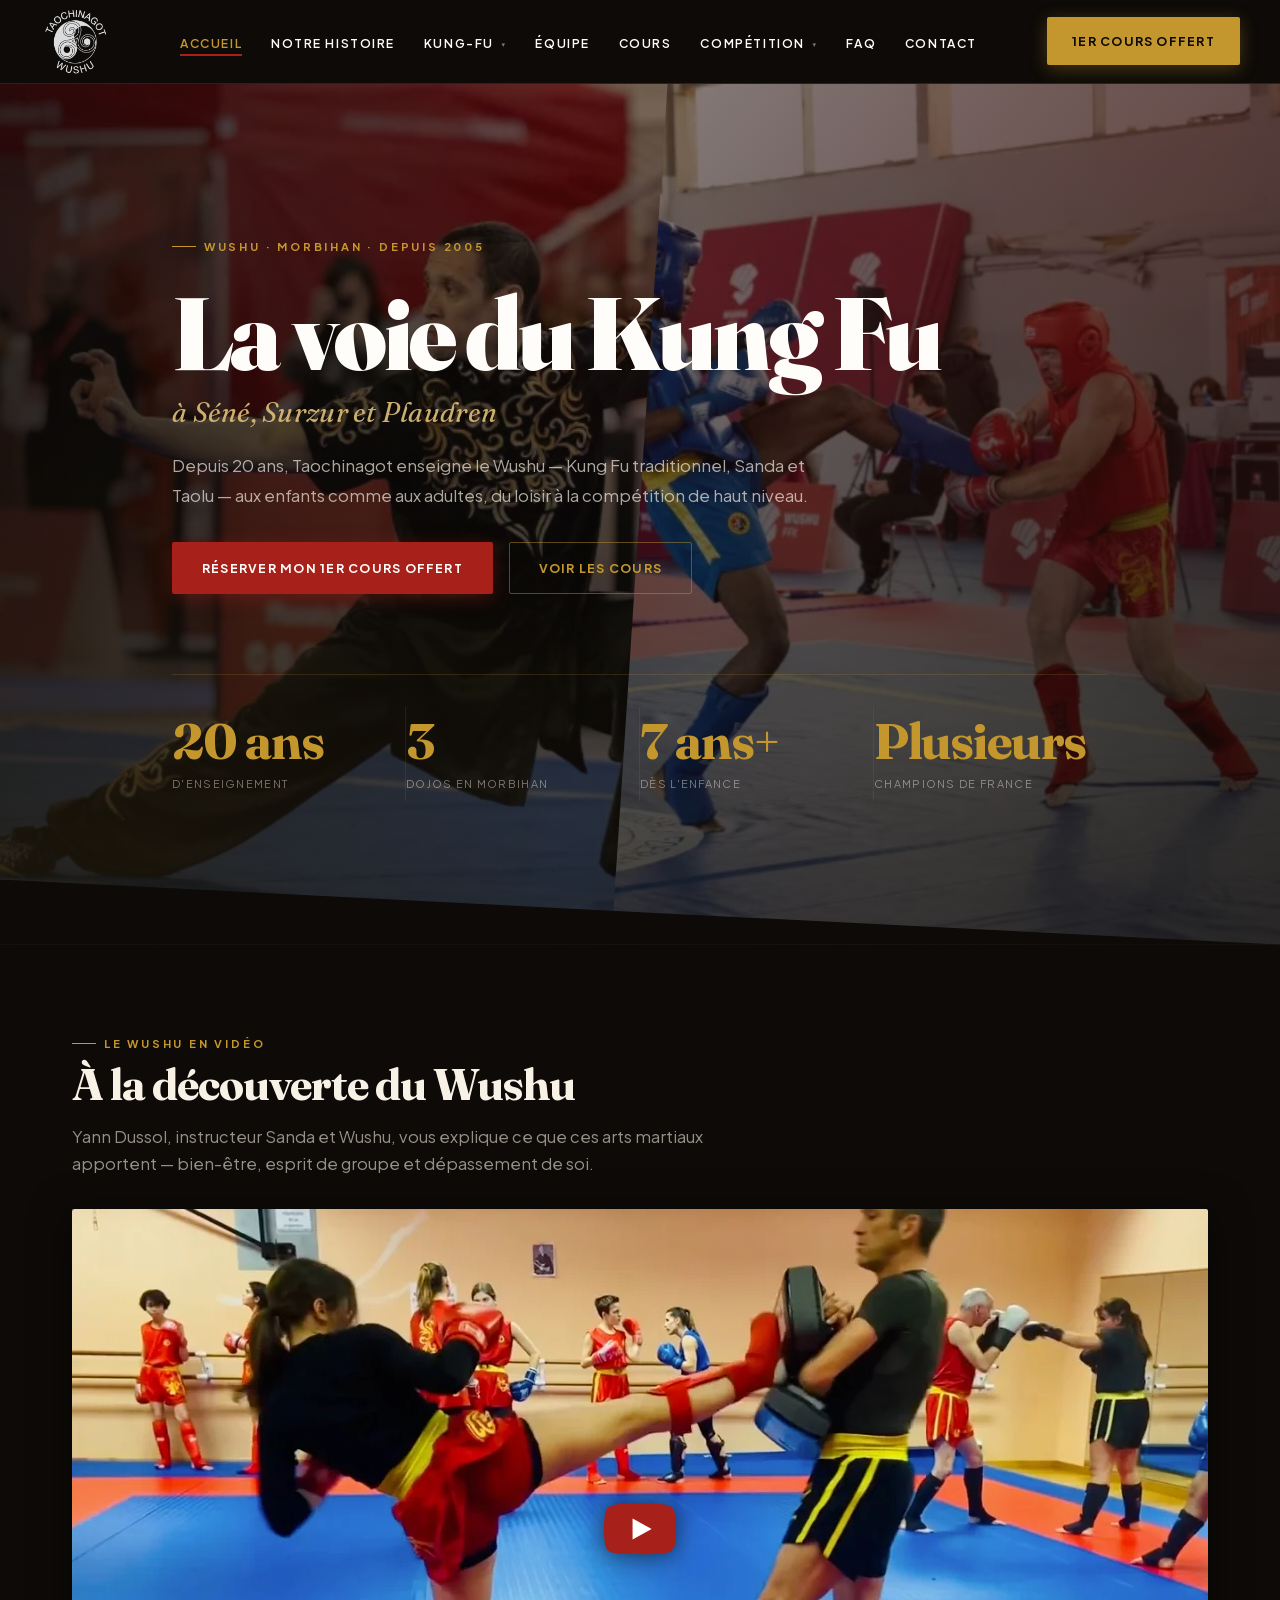
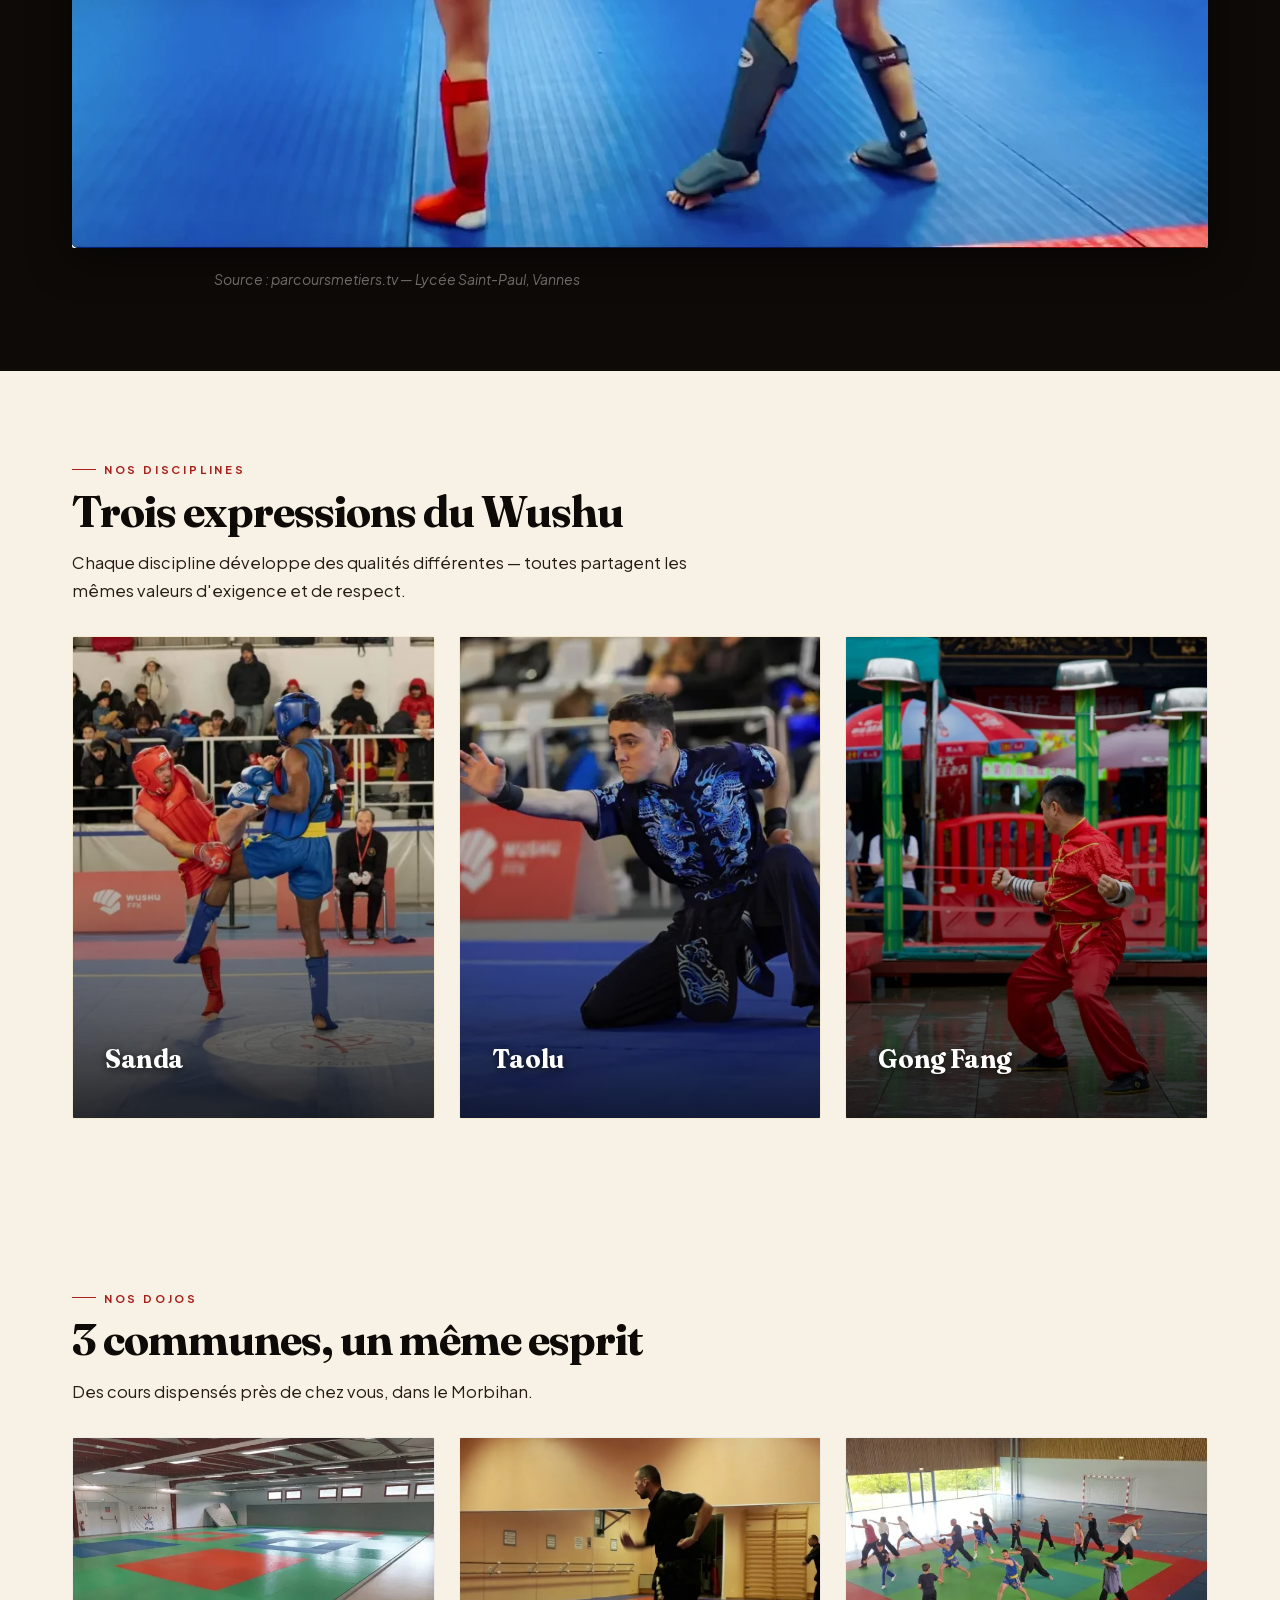
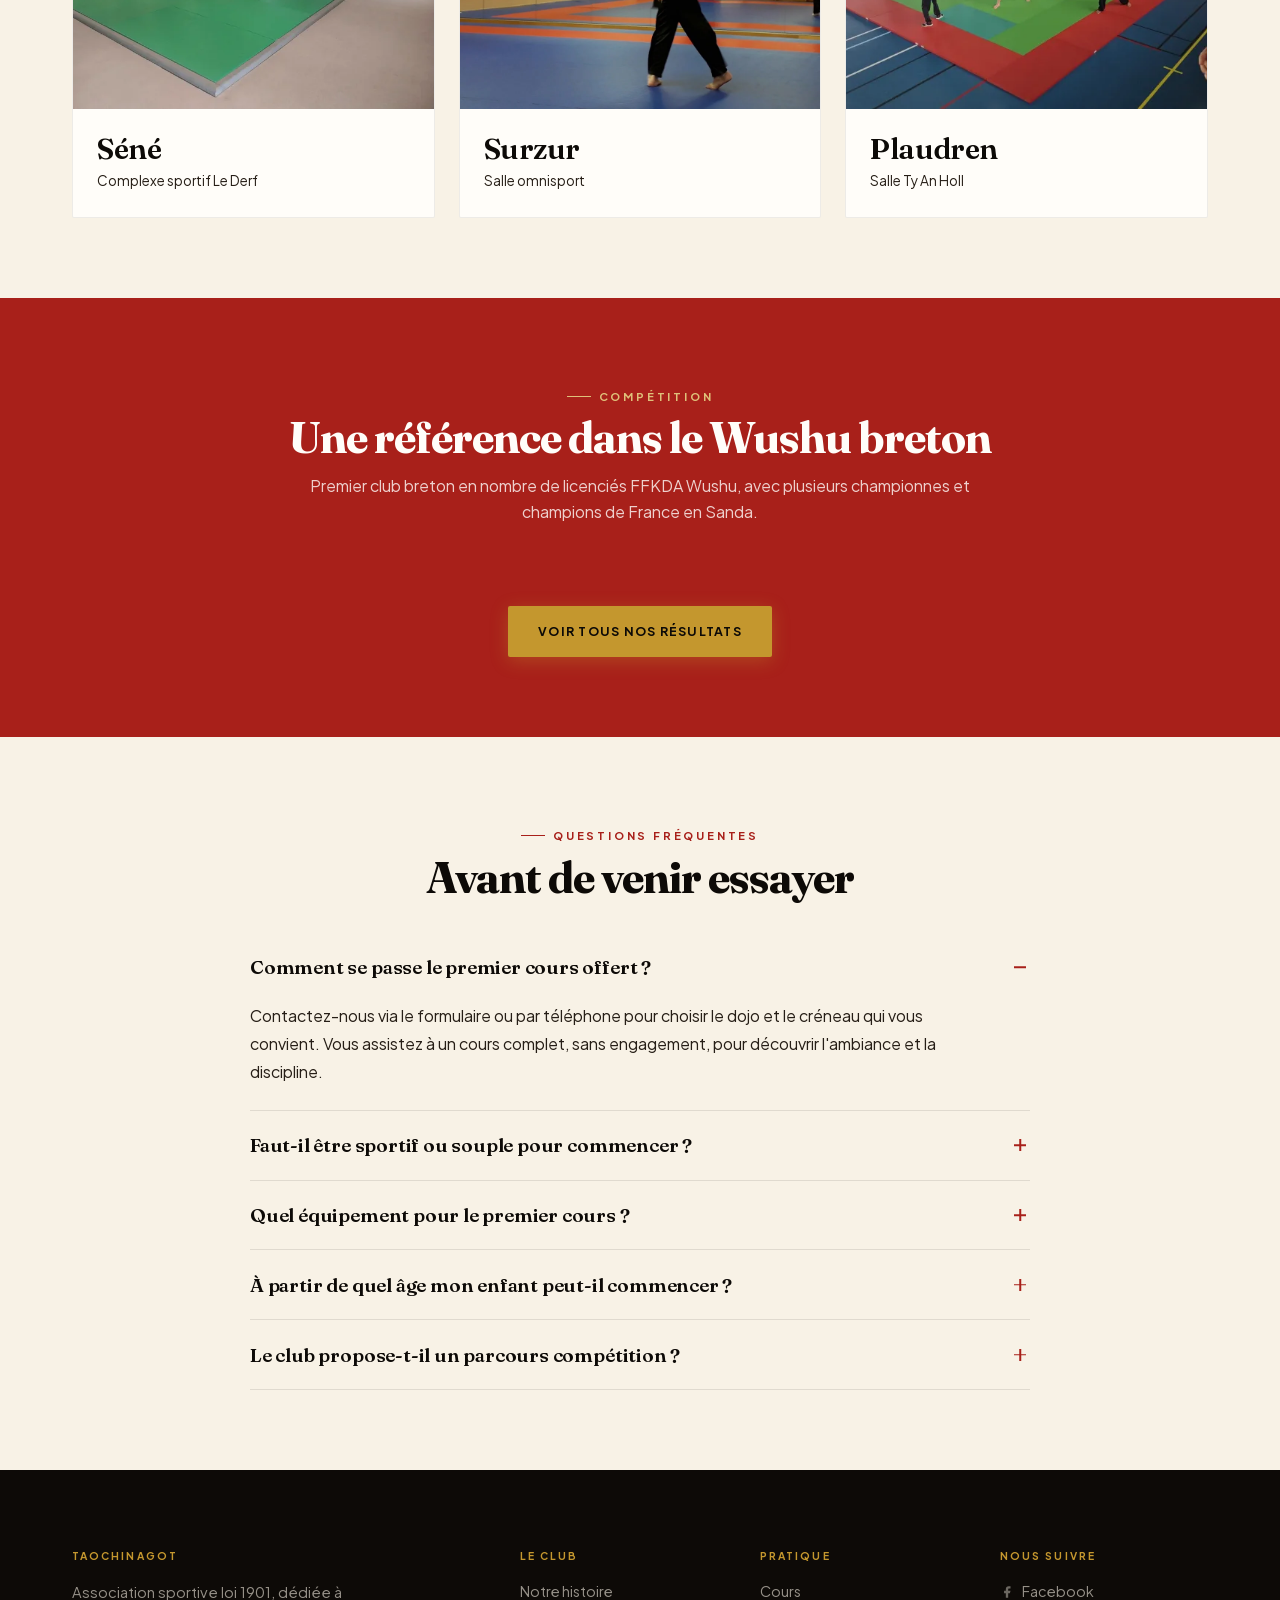
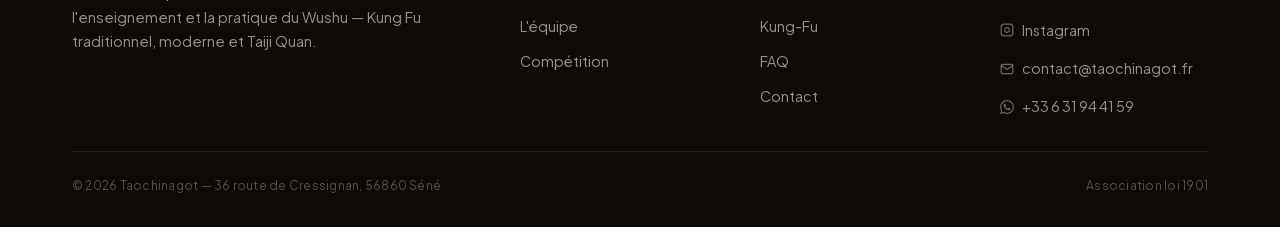
==== commit e9e9e43e: "perf: responsive images — srcset + image-set() sur 11 images - Génère versions 400–800px pour hero, " ====
--- a/index.html
+++ b/index.html
@@ -16,8 +16,8 @@
 <meta property="og:image"       content="https://devtaochinagot.github.io/taochinagot/img/logo.webp">
 <link rel="canonical" href="https://devtaochinagot.github.io/taochinagot/">
 <meta name="theme-color" content="#0d0a07">
-<link rel="preload" href="img/hero-tao.webp" as="image" fetchpriority="high">
-<link rel="preload" href="img/hero-sanda.webp" as="image" fetchpriority="high">
+<link rel="preload" href="img/hero-tao-800.webp" as="image" fetchpriority="high" imagesrcset="img/hero-tao-800.webp 1x, img/hero-tao.webp 2x">
+<link rel="preload" href="img/hero-sanda-800.webp" as="image" fetchpriority="high" imagesrcset="img/hero-sanda-800.webp 1x, img/hero-sanda.webp 2x">
 <link rel="preload" href="fonts/fraunces-normal-latin.woff2" as="font" type="font/woff2" crossorigin>
 <link rel="preload" href="fonts/plus-jakarta-sans-normal-latin.woff2" as="font" type="font/woff2" crossorigin>
 <script type="application/ld+json">
@@ -151,8 +151,8 @@
 
   <!-- Remplacer les src par vos photos : hero-tao.jpg (Taolu) et hero-sanda.jpg (Sanda) -->
   <div class="hero-bg" aria-hidden="true">
-    <div class="hero-bg-panel hero-bg-tao" style="background-image:url('img/hero-tao.webp')"></div>
-    <div class="hero-bg-panel hero-bg-sanda" style="background-image:url('img/hero-sanda.webp')"></div>
+    <div class="hero-bg-panel hero-bg-tao"></div>
+    <div class="hero-bg-panel hero-bg-sanda"></div>
   </div>
   <div class="hero-overlay" aria-hidden="true"></div>
 
@@ -252,7 +252,7 @@
 
     <div class="dojo-grid">
       <a href="pages/contact.html" class="dojo-card">
-        <div class="dojo-image"><img src="img/dojo-sene.webp" alt="Dojo de Séné — Complexe sportif Le Derf"></div>
+        <div class="dojo-image"><img src="img/dojo-sene.webp" srcset="img/dojo-sene-600.webp 600w, img/dojo-sene.webp 1260w" sizes="(max-width: 768px) 100vw, 33vw" alt="Dojo de Séné — Complexe sportif Le Derf" loading="lazy"></div>
         <div class="dojo-body">
           <h3>Séné</h3>
           <p class="dojo-meta">Complexe sportif Le Derf</p>
@@ -283,7 +283,7 @@
         </div>
       </a>
       <a href="pages/contact.html" class="dojo-card">
-        <div class="dojo-image"><img src="img/dojo-plaudren.webp" alt="Dojo de Plaudren — Salle Ty An Holl"></div>
+        <div class="dojo-image"><img src="img/dojo-plaudren.webp" srcset="img/dojo-plaudren-800.webp 800w, img/dojo-plaudren.webp 2000w" sizes="(max-width: 768px) 100vw, 33vw" alt="Dojo de Plaudren — Salle Ty An Holl" loading="lazy"></div>
         <div class="dojo-body">
           <h3>Plaudren</h3>
           <p class="dojo-meta">Salle Ty An Holl</p>
@@ -376,7 +376,7 @@
     <div class="footer-grid">
       <div>
         <h4>Taochinagot</h4>
-        <p style="max-width: 38ch; font-size: 0.92rem;">Association sportive loi 1901, dédiée à l'enseignement et la pratique du Wushu — Kung Fu traditionnel, moderne et Taiji Quan.</p>
+        <p>Association sportive loi 1901, dédiée à l'enseignement et la pratique du Wushu — Kung Fu traditionnel, moderne et Taiji Quan.</p>
       </div>
       <div>
         <h4>Le club</h4>
--- a/css/style.min.css
+++ b/css/style.min.css
@@ -1 +1 @@
-@font-face{font-family:Fraunces;font-style:italic;font-weight:300 900;font-display:swap;src:url('../fonts/fraunces-italic-latin-ext.woff2') format('woff2');unicode-range:U+0100-02BA,U+02BD-02C5,U+02C7-02CC,U+02CE-02D7,U+02DD-02FF,U+0304,U+0308,U+0329,U+1D00-1DBF,U+1E00-1E9F,U+1EF2-1EFF,U+2020,U+20A0-20AB,U+20AD-20C0,U+2113,U+2C60-2C7F,U+A720-A7FF}@font-face{font-family:Fraunces;font-style:italic;font-weight:300 900;font-display:swap;src:url('../fonts/fraunces-italic-latin.woff2') format('woff2');unicode-range:U+0000-00FF,U+0131,U+0152-0153,U+02BB-02BC,U+02C6,U+02DA,U+02DC,U+0304,U+0308,U+0329,U+2000-206F,U+20AC,U+2122,U+2191,U+2193,U+2212,U+2215,U+FEFF,U+FFFD}@font-face{font-family:Fraunces;font-style:normal;font-weight:300 900;font-display:swap;src:url('../fonts/fraunces-normal-latin-ext.woff2') format('woff2');unicode-range:U+0100-02BA,U+02BD-02C5,U+02C7-02CC,U+02CE-02D7,U+02DD-02FF,U+0304,U+0308,U+0329,U+1D00-1DBF,U+1E00-1E9F,U+1EF2-1EFF,U+2020,U+20A0-20AB,U+20AD-20C0,U+2113,U+2C60-2C7F,U+A720-A7FF}@font-face{font-family:Fraunces;font-style:normal;font-weight:300 900;font-display:swap;src:url('../fonts/fraunces-normal-latin.woff2') format('woff2');unicode-range:U+0000-00FF,U+0131,U+0152-0153,U+02BB-02BC,U+02C6,U+02DA,U+02DC,U+0304,U+0308,U+0329,U+2000-206F,U+20AC,U+2122,U+2191,U+2193,U+2212,U+2215,U+FEFF,U+FFFD}@font-face{font-family:'Plus Jakarta Sans';font-style:italic;font-weight:400 700;font-display:swap;src:url('../fonts/plus-jakarta-sans-italic-latin-ext.woff2') format('woff2');unicode-range:U+0100-02BA,U+02BD-02C5,U+02C7-02CC,U+02CE-02D7,U+02DD-02FF,U+0304,U+0308,U+0329,U+1D00-1DBF,U+1E00-1E9F,U+1EF2-1EFF,U+2020,U+20A0-20AB,U+20AD-20C0,U+2113,U+2C60-2C7F,U+A720-A7FF}@font-face{font-family:'Plus Jakarta Sans';font-style:italic;font-weight:400 700;font-display:swap;src:url('../fonts/plus-jakarta-sans-italic-latin.woff2') format('woff2');unicode-range:U+0000-00FF,U+0131,U+0152-0153,U+02BB-02BC,U+02C6,U+02DA,U+02DC,U+0304,U+0308,U+0329,U+2000-206F,U+20AC,U+2122,U+2191,U+2193,U+2212,U+2215,U+FEFF,U+FFFD}@font-face{font-family:'Plus Jakarta Sans';font-style:normal;font-weight:400 700;font-display:swap;src:url('../fonts/plus-jakarta-sans-normal-latin-ext.woff2') format('woff2');unicode-range:U+0100-02BA,U+02BD-02C5,U+02C7-02CC,U+02CE-02D7,U+02DD-02FF,U+0304,U+0308,U+0329,U+1D00-1DBF,U+1E00-1E9F,U+1EF2-1EFF,U+2020,U+20A0-20AB,U+20AD-20C0,U+2113,U+2C60-2C7F,U+A720-A7FF}@font-face{font-family:'Plus Jakarta Sans';font-style:normal;font-weight:400 700;font-display:swap;src:url('../fonts/plus-jakarta-sans-normal-latin.woff2') format('woff2');unicode-range:U+0000-00FF,U+0131,U+0152-0153,U+02BB-02BC,U+02C6,U+02DA,U+02DC,U+0304,U+0308,U+0329,U+2000-206F,U+20AC,U+2122,U+2191,U+2193,U+2212,U+2215,U+FEFF,U+FFFD}:root{--ink:#0d0a07;--ink-soft:#261e16;--lacquer:#a8201a;--lacquer-deep:#7d1712;--gold:#c4972e;--gold-soft:#dfc07a;--paper:#f8f2e6;--paper-warm:#ede4d3;--jade:#3f5d4e;--white:#fffdf9;--font-display:'Fraunces',Georgia,serif;--font-body:'Plus Jakarta Sans',system-ui,sans-serif;--space-xs:0.5rem;--space-sm:1rem;--space-md:2rem;--space-lg:5rem;--space-xl:9rem;--max-width:1200px;--radius:2px}*,::after,::before{margin:0;padding:0;box-sizing:border-box}html{scroll-behavior:smooth}@media (prefers-reduced-motion:reduce){html{scroll-behavior:auto}*,::after,::before{animation-duration:0s!important;animation-iteration-count:1!important;transition-duration:0s!important}}body{font-family:var(--font-body);background:var(--paper);color:var(--ink);line-height:1.65;-webkit-font-smoothing:antialiased;overflow-x:hidden}img{max-width:100%;display:block}a{color:inherit;text-decoration:none}ul{list-style:none}h1,h2,h3,h4{font-family:var(--font-display);font-weight:900;line-height:1.08;letter-spacing:-.025em}h1{font-size:clamp(3rem, 8vw, 7.5rem);font-variation-settings:'opsz' 144,'wght' 900,'WONK' 1;letter-spacing:-.03em}h2{font-size:clamp(1.9rem, 3.5vw, 3rem);font-weight:700;font-variation-settings:'opsz' 72,'wght' 700,'WONK' 1;letter-spacing:-.022em}h3{font-size:clamp(1.25rem, 2.5vw, 1.85rem);font-weight:600;font-variation-settings:'opsz' 36,'wght' 600,'WONK' 0;letter-spacing:-.015em}p{max-width:65ch}.container{width:100%;max-width:var(--max-width);margin:0 auto;padding:0 var(--space-sm)}@media (min-width:768px){.container{padding:0 var(--space-md)}}section{padding:var(--space-lg) 0}a:focus-visible,button:focus-visible,input:focus-visible,textarea:focus-visible{outline:2px solid var(--gold);outline-offset:3px}.eyebrow{display:inline-flex;align-items:center;gap:.7em;font-family:var(--font-body);font-size:.7rem;font-weight:700;letter-spacing:.25em;text-transform:uppercase;color:var(--lacquer);margin-bottom:var(--space-xs)}.eyebrow::before{content:'';width:24px;height:1px;background:currentColor;flex-shrink:0}.brush-divider{width:100%;max-width:220px;margin:var(--space-md) auto;display:block;color:var(--gold);opacity:.85}.brush-divider--left{margin:var(--space-md) 0}.site-header{position:sticky;top:0;z-index:100;background:var(--ink);border-bottom:1px solid rgba(196,151,46,.18)}.nav-bar{display:flex;align-items:center;justify-content:space-between;padding:.4rem 0}.logo{display:flex;align-items:center;gap:.6rem;font-family:var(--font-display);font-size:1.2rem;font-weight:700;color:var(--paper);letter-spacing:.02em;white-space:nowrap}.logo .logo-mark{width:70px!important;height:70px!important;min-width:70px;flex-shrink:0;aspect-ratio:1;object-fit:contain;filter:invert(1);mix-blend-mode:screen}.nav-links{display:none;align-items:center;gap:1rem}.nav-links a{font-size:.68rem;font-weight:600;letter-spacing:.14em;text-transform:uppercase;color:var(--white);position:relative;padding:.35rem 0;transition:color .2s ease;white-space:nowrap}.nav-cta{display:none}.nav-links a.active,.nav-links a:hover{color:var(--gold)}.nav-links a.active::after{content:'';position:absolute;bottom:0;left:0;width:100%;height:1.5px;background:var(--lacquer)}.nav-links li.has-dropdown{position:relative}.nav-links .dropdown{display:none;position:absolute;top:100%;left:50%;transform:translateX(-50%);background:var(--ink);border:1px solid rgba(196,151,46,.2);border-radius:var(--radius);padding:.5rem 0;padding-top:12px;min-width:200px;list-style:none;z-index:200;box-shadow:0 12px 36px rgba(0,0,0,.6)}.nav-links .dropdown::before{content:'';position:absolute;top:-5px;left:50%;transform:translateX(-50%);border-left:5px solid transparent;border-right:5px solid transparent;border-bottom:5px solid rgba(196,151,46,.2)}.nav-links li.has-dropdown.open .dropdown,.nav-links li.has-dropdown:hover .dropdown{display:block}.nav-links .dropdown li a{display:block;padding:.6rem 1.3rem;white-space:nowrap;font-size:.7rem;letter-spacing:.12em}.nav-links .dropdown li a::after{display:none}.nav-links .dropdown li a:hover{background:rgba(255,255,255,.05);color:var(--gold)}.dropdown-arrow{font-size:.58em;opacity:.45;margin-left:4px;display:inline-block;transition:transform .25s ease}.has-dropdown.open .dropdown-arrow,.has-dropdown:hover .dropdown-arrow{transform:rotate(180deg)}.mobile-has-sub .mobile-parent-row{display:flex;align-items:center;justify-content:space-between}.mobile-toggle{background:0 0;border:none;color:rgba(248,242,230,.7);font-size:1.4rem;line-height:1;padding:0 .25rem;cursor:pointer;transition:transform .25s ease;flex-shrink:0}.mobile-has-sub.open .mobile-toggle{transform:rotate(180deg)}.mobile-menu .mobile-sub-list{display:none;flex-direction:column;gap:.6rem;margin-top:.75rem;padding-left:1.25rem;border-left:2px solid rgba(196,151,46,.3)}.mobile-has-sub.open .mobile-sub-list{display:flex}.mobile-sub-list a{font-size:clamp(1rem, 3.5vw, 1.35rem)!important;opacity:.75}.mobile-menu .mobile-sub a{padding-left:2.5rem!important;opacity:.6;font-size:.82em}.btn{display:inline-flex;align-items:center;justify-content:center;gap:.5em;font-family:var(--font-body);font-weight:700;font-size:.78rem;letter-spacing:.1em;text-transform:uppercase;padding:.9rem 1.8rem;border-radius:var(--radius);border:1.5px solid transparent;cursor:pointer;transition:transform .15s ease,box-shadow .15s ease,background .2s ease;white-space:nowrap}.btn:hover{transform:translateY(-2px)}.btn-primary{background:var(--lacquer);color:var(--white);box-shadow:0 4px 18px rgba(168,32,26,.35)}.btn-primary:hover{background:var(--lacquer-deep)}.btn-gold{background:var(--gold);color:var(--ink);box-shadow:0 4px 18px rgba(196,151,46,.32)}.btn-gold:hover{background:var(--gold-soft)}.btn-outline{background:0 0;border-color:rgba(196,151,46,.45);color:var(--gold)}.btn-outline:hover{border-color:var(--gold);background:rgba(196,151,46,.07)}.btn-outline-dark{background:0 0;border-color:rgba(13,10,7,.22);color:var(--ink)}.btn-outline-dark:hover{background:rgba(13,10,7,.05);border-color:var(--ink)}.burger{display:flex;flex-direction:column;justify-content:center;gap:5px;width:28px;height:24px;background:0 0;border:none;cursor:pointer;z-index:110;flex-shrink:0}.burger span{display:block;height:1.5px;background:var(--paper);transition:transform .25s ease,opacity .25s ease}.burger[aria-expanded=true] span:first-child{transform:translateY(6.5px) rotate(45deg)}.burger[aria-expanded=true] span:nth-child(2){opacity:0}.burger[aria-expanded=true] span:nth-child(3){transform:translateY(-6.5px) rotate(-45deg)}.mobile-menu{position:fixed;inset:0;background:var(--ink);z-index:99;display:flex;flex-direction:column;justify-content:flex-start;padding:5rem var(--space-md) var(--space-md);overflow-y:auto;-webkit-overflow-scrolling:touch;transform:translateX(100%);transition:transform .3s ease}.mobile-menu.open{transform:translateX(0)}.mobile-menu ul{display:flex;flex-direction:column;gap:1.25rem}.mobile-menu a{font-family:var(--font-display);font-size:clamp(1.6rem, 5vw, 2.2rem);font-variation-settings:'opsz' 36,'wght' 600,'WONK' 1;color:rgba(248,242,230,.85);letter-spacing:-.02em;line-height:1}.mobile-menu a.active{color:var(--gold)}.mobile-menu .btn{margin-top:2.5rem;align-self:flex-start}@media (min-width:1024px){.nav-links{display:flex;gap:1.8rem}.nav-links a{font-size:.76rem;letter-spacing:.13em}.nav-cta{display:inline-flex;flex-shrink:0;padding:.8rem 1.5rem;font-size:.78rem}.burger{display:none}.nav-bar{gap:3rem}.logo{font-size:1.3rem}}.hero{position:relative;background:var(--ink);color:var(--paper);padding:var(--space-xl) 0 calc(var(--space-lg) + 5vw);overflow:hidden;clip-path:polygon(0 0,100% 0,100% 100%,0 calc(100% - 5vw))}.hero-bg{position:absolute;inset:0;z-index:0}.hero-bg-panel{position:absolute;top:0;bottom:0;background-size:cover;background-position:center}.hero-bg-tao{left:0;right:0;width:100%;top:0;bottom:50%;clip-path:polygon(0 0,100% 0,100% 82%,0 100%);background-color:#1a1008;background-position:center 30%}.hero-bg-sanda{left:0;right:0;width:100%;top:50%;bottom:0;clip-path:polygon(0 18%,100% 0,100% 100%,0 100%);background-color:#0f0a04;background-position:center 40%}@media (min-width:768px){.hero-bg-tao{left:0;right:auto;width:55%;top:0;bottom:0;clip-path:polygon(0 0,95% 0,87% 100%,0 100%);background-position:center}.hero-bg-sanda{left:auto;right:0;width:55%;top:0;bottom:0;clip-path:polygon(13% 0,100% 0,100% 100%,5% 100%);background-position:center}}.hero-overlay{position:absolute;inset:0;z-index:1;background:linear-gradient(to right,rgba(13,10,7,.72) 0,rgba(13,10,7,.45) 45%,rgba(13,10,7,.45) 55%,rgba(13,10,7,.65) 100%),linear-gradient(to bottom,rgba(13,10,7,.1) 0,rgba(13,10,7,.55) 100%)}.hero::before{content:'';position:absolute;inset:0;z-index:2;background:radial-gradient(ellipse at 92% 8%,rgba(168,32,26,.18) 0,transparent 48%),radial-gradient(ellipse at 4% 94%,rgba(196,151,46,.08) 0,transparent 42%);pointer-events:none}.hero-content{position:relative;z-index:3;max-width:1000px}.hero h1{color:var(--white);margin-bottom:1.5rem}.hero h1 em{font-style:italic;font-variation-settings:'opsz' 36,'wght' 400,'WONK' 0;color:var(--gold-soft);display:block;font-size:clamp(1rem, 3vw, 1.7rem);letter-spacing:.01em;margin-top:.6rem;opacity:.9}.hero-lede{font-size:1.05rem;color:rgba(248,242,230,.68);max-width:56ch;margin-bottom:var(--space-md);line-height:1.75}.hero-ctas{display:flex;flex-wrap:wrap;gap:1rem;margin-bottom:var(--space-lg)}.hero-stats{display:grid;grid-template-columns:repeat(2,1fr);border-top:1px solid rgba(196,151,46,.18);padding-top:var(--space-md)}.hero-stats>div{padding:var(--space-xs) var(--space-sm) var(--space-xs) 0;border-right:1px solid rgba(196,151,46,.12)}.hero-stats>div:last-child{border-right:none}.hero-stats>div:nth-child(2){border-right:none}.hero-stats>div:nth-child(3){border-right:1px solid rgba(196,151,46,.12)}.hero-stats>div:nth-child(3),.hero-stats>div:nth-child(4){margin-top:var(--space-sm);padding-top:var(--space-sm);border-top:1px solid rgba(196,151,46,.12)}@media (min-width:768px){.hero-stats{grid-template-columns:repeat(4,1fr)}.hero-stats>div:nth-child(2){border-right:1px solid rgba(196,151,46,.12)}.hero-stats>div:nth-child(3),.hero-stats>div:nth-child(4){margin-top:0;padding-top:var(--space-xs);border-top:none}}.stat-number{font-family:var(--font-display);font-size:clamp(2rem, 4vw, 3.2rem);font-variation-settings:'opsz' 72,'wght' 700,'WONK' 1;color:var(--gold);line-height:1;letter-spacing:-.025em}.stat-label{font-size:.68rem;letter-spacing:.12em;text-transform:uppercase;color:rgba(248,242,230,.45);margin-top:.55rem}.profile-split{display:grid;gap:1.5rem;grid-template-columns:1fr}@media (min-width:768px){.profile-split{grid-template-columns:1fr 1fr}}.profile-card{background:var(--white);border:1px solid rgba(13,10,7,.06);border-left:3px solid var(--lacquer);border-radius:var(--radius);padding:var(--space-md);position:relative;transition:transform .2s ease,box-shadow .2s ease}.profile-card:hover{transform:translateY(-3px);box-shadow:0 18px 40px rgba(13,10,7,.1)}.profile-card h3{margin-bottom:.7rem}.profile-card p{color:var(--ink-soft);margin-bottom:1.5rem}.profile-card .tag{display:inline-block;font-size:.65rem;font-weight:700;letter-spacing:.15em;text-transform:uppercase;color:var(--lacquer);margin-bottom:.9rem}.section-head{margin-bottom:var(--space-md)}.section-head.center{margin-left:auto;margin-right:auto;text-align:center}.section-head.center .eyebrow{justify-content:center}.section-head p{color:var(--ink-soft);margin-top:.9rem;font-size:1.03rem;max-width:640px}.section-head.center p{margin-left:auto;margin-right:auto}.bg-ink{background:var(--ink);color:var(--paper)}.bg-ink .section-head p{color:rgba(248,242,230,.58)}.bg-ink .eyebrow{color:var(--gold)}.bg-ink .eyebrow::before{background:var(--gold)}.card-grid{display:grid;gap:1.5rem;grid-template-columns:1fr}@media (min-width:768px){.card-grid{grid-template-columns:repeat(3,1fr)}}.discipline-card{background:var(--white);border:1px solid rgba(196,151,46,.2);border-radius:var(--radius);padding:var(--space-md);display:flex;flex-direction:column;transition:border-color .25s ease,background .25s ease}.discipline-card:hover{border-color:rgba(196,151,46,.55);background:var(--white)}.discipline-card--photo{padding:0;position:relative;overflow:hidden;aspect-ratio:3/4}.discipline-card-bg{position:absolute;inset:0;width:100%;height:100%;object-fit:cover;display:block;transition:transform .45s ease}.discipline-card--photo.is-active .discipline-card-bg,.discipline-card--photo:hover .discipline-card-bg{transform:scale(1.04)}.discipline-card--ink{background:linear-gradient(135deg,var(--ink-soft),var(--ink))}.discipline-card-overlay{position:absolute;inset:0;display:flex;flex-direction:column;justify-content:flex-end;padding:var(--space-md);background:linear-gradient(to top,rgba(0,0,0,.78) 0,rgba(0,0,0,.18) 55%,transparent 100%);transition:background .35s ease}.discipline-card--photo .discipline-card-overlay h3{color:#fff;margin-bottom:0;font-size:clamp(1.3rem, 2vw, 1.8rem);text-shadow:0 2px 8px rgba(0,0,0,.8)}.discipline-card--photo .discipline-card-overlay p{color:#fff;font-family:var(--font-body);font-size:1.05rem;font-weight:700;line-height:1.6;margin:.8rem 0 0;max-height:0;overflow:hidden;opacity:0;text-shadow:0 2px 6px rgba(0,0,0,.9);transition:max-height .4s ease,opacity .35s ease}.discipline-card--photo.is-active .discipline-card-overlay,.discipline-card--photo:hover .discipline-card-overlay{background:linear-gradient(to top,rgba(0,0,0,.92) 0,rgba(0,0,0,.55) 60%,rgba(0,0,0,.1) 100%)}.discipline-card--photo.is-active .discipline-card-overlay p,.discipline-card--photo:hover .discipline-card-overlay p{max-height:10rem;opacity:1}.discipline-card .num{font-family:var(--font-body);font-size:.65rem;font-weight:700;color:rgba(196,151,46,.5);letter-spacing:.22em;margin-bottom:1.3rem;display:block;text-transform:uppercase}.discipline-card h3{color:var(--ink);margin-bottom:.8rem;font-size:clamp(1.4rem, 2.5vw, 2rem);font-variation-settings:'opsz' 36,'wght' 700,'WONK' 1}.discipline-card p{color:rgba(13,10,7,.62);font-size:.93rem;margin-bottom:1.3rem;flex:1;max-width:none}.discipline-card a{font-size:.7rem;font-weight:700;letter-spacing:.14em;text-transform:uppercase;color:var(--gold);display:inline-flex;align-items:center;align-self:flex-start;border-bottom:1px solid transparent;padding-bottom:2px;transition:border-color .2s ease}.discipline-card a:hover{border-color:var(--gold)}.dojo-grid{display:grid;gap:1.5rem;grid-template-columns:1fr}@media (min-width:768px){.dojo-grid{grid-template-columns:repeat(3,1fr)}}.dojo-card{background:var(--white);border-radius:var(--radius);overflow:hidden;border:1px solid rgba(13,10,7,.07);display:block;text-decoration:none;color:inherit;position:relative;transition:box-shadow .2s,transform .2s}.dojo-card:hover{box-shadow:0 6px 24px rgba(13,10,7,.18);transform:translateY(-3px)}.dojo-hover-panel{position:absolute;inset:0;background:rgba(13,10,7,.93);color:var(--white);padding:1.6rem 1.5rem;display:flex;flex-direction:column;gap:.9rem;opacity:0;transition:opacity .22s ease;z-index:2}.dojo-card.is-active .dojo-hover-panel,.dojo-card:hover .dojo-hover-panel{opacity:1}.dojo-hover-discipline{font-family:var(--font-display);font-size:1.05rem;font-weight:600;color:var(--gold);margin:0;letter-spacing:.02em}.dojo-hover-slots{list-style:none;padding:0;margin:0;display:flex;flex-direction:column;gap:.55rem;flex:1}.dojo-hover-slots li{display:flex;align-items:center;gap:.5rem;font-size:.85rem;flex-wrap:wrap}.dojo-hover-day{font-weight:700;min-width:4.5rem;color:rgba(255,255,255,.75)}.dojo-hover-public{font-size:.72rem;font-weight:700;letter-spacing:.06em;text-transform:uppercase;padding:.15em .5em;border-radius:2px}.dojo-hover-public--enfants{background:rgba(196,151,46,.25);color:var(--gold-soft)}.dojo-hover-public--adultes{background:rgba(168,32,26,.25);color:#e07070}.dojo-hover-cta{font-size:.82rem;font-weight:700;color:var(--gold);letter-spacing:.04em;margin-top:auto}.dojo-card .dojo-image{aspect-ratio:4/3;background:linear-gradient(135deg,var(--paper-warm),var(--gold-soft));display:flex;align-items:center;justify-content:center;color:rgba(168,32,26,.35);font-family:var(--font-body);font-size:.68rem;font-weight:700;letter-spacing:.14em;text-transform:uppercase;overflow:hidden}.dojo-card .dojo-image img{width:100%;height:100%;object-fit:cover;display:block}.dojo-card .dojo-body{padding:1.5rem}.dojo-card h3{margin-bottom:.35rem}.dojo-card .dojo-meta{font-size:.85rem;color:var(--ink-soft)}.highlight-banner{background:var(--lacquer);color:var(--white);text-align:center}.highlight-banner h2{color:var(--white);margin-bottom:.7rem}.highlight-banner p{color:rgba(255,253,250,.8);margin:0 auto}.faq-list{max-width:780px;margin:0 auto}.faq-item{border-bottom:1px solid rgba(13,10,7,.1)}.faq-question{width:100%;display:flex;align-items:center;justify-content:space-between;gap:1.5rem;background:0 0;border:none;text-align:left;font-family:var(--font-display);font-size:clamp(1rem, 2vw, 1.2rem);font-weight:600;font-variation-settings:'opsz' 24,'wght' 600,'WONK' 0;color:var(--ink);padding:1.4rem 0;cursor:pointer;letter-spacing:-.01em}.faq-question .icon{flex-shrink:0;width:20px;height:20px;position:relative}.faq-question .icon::after,.faq-question .icon::before{content:'';position:absolute;background:var(--lacquer);top:50%;left:50%;transform:translate(-50%,-50%)}.faq-question .icon::before{width:12px;height:1.5px}.faq-question .icon::after{width:1.5px;height:12px;transition:transform .25s ease}.faq-item.open .icon::after{transform:translate(-50%,-50%) rotate(90deg) scaleY(0)}.faq-answer{max-height:0;overflow:hidden;transition:max-height .35s ease}.faq-item.open .faq-answer{max-height:500px}.faq-answer p{padding-bottom:1.5rem;color:var(--ink-soft);line-height:1.75;max-width:66ch}.site-footer{background:var(--ink);color:rgba(248,242,230,.58);padding:var(--space-lg) 0 var(--space-md)}.footer-grid{display:grid;gap:var(--space-md);grid-template-columns:1fr;margin-bottom:var(--space-md)}@media (min-width:768px){.footer-grid{grid-template-columns:2fr 1fr 1fr 1fr}}.footer-grid h4{font-family:var(--font-body);font-size:.65rem;font-weight:700;text-transform:uppercase;letter-spacing:.2em;color:var(--gold);margin-bottom:1.2rem}.footer-grid ul{display:flex;flex-direction:column;gap:.7rem;font-size:.9rem}.footer-grid ul a{transition:color .2s ease}.footer-grid ul a:hover{color:var(--gold)}.footer-grid>div:first-child p{max-width:40ch;font-size:.9rem;line-height:1.65}.footer-social{gap:.9rem!important}.footer-social a{display:flex;align-items:center;gap:.5rem;transition:color .2s}.footer-social a:hover{color:var(--gold)}.footer-social svg{flex-shrink:0;opacity:.7}.contact-socials{margin-top:2rem;padding-top:1.5rem;border-top:1px solid rgba(63,93,78,.18)}.contact-socials h3{font-family:var(--font-body);font-size:.65rem;font-weight:700;text-transform:uppercase;letter-spacing:.2em;color:var(--jade);margin-bottom:1rem}.contact-socials ul{display:flex;flex-direction:column;gap:.75rem;list-style:none;font-size:.9rem}.contact-socials a{display:flex;align-items:center;gap:.6rem;color:var(--ink-soft);font-weight:500;transition:color .2s}.contact-socials a:hover{color:var(--jade)}.contact-socials svg{flex-shrink:0;color:var(--jade)}.footer-bottom{border-top:1px solid rgba(196,151,46,.14);padding-top:1.5rem;display:flex;flex-wrap:wrap;justify-content:space-between;gap:.8rem;font-size:.75rem;color:rgba(248,242,230,.3);letter-spacing:.02em}.placeholder-page{background:var(--paper);padding:var(--space-xl) 0;text-align:center;min-height:50vh;display:flex;align-items:center}.placeholder-page .container{max-width:600px}.placeholder-page p{margin:0 auto var(--space-md);color:var(--ink-soft)}.page-hero{background:var(--ink);color:var(--paper);padding:var(--space-xl) 0 calc(var(--space-lg) + 4vw);text-align:center;clip-path:polygon(0 0,100% 0,100% 100%,0 calc(100% - 4vw))}.page-hero h1{color:var(--white);font-size:clamp(2.4rem, 6vw, 5rem);font-variation-settings:'opsz' 72,'wght' 900,'WONK' 1}.page-hero p{color:rgba(248,242,230,.65);margin:1rem auto 0;max-width:56ch;font-size:1.05rem}.breadcrumb{font-family:var(--font-body);font-size:.68rem;color:var(--gold);letter-spacing:.22em;text-transform:uppercase;margin-bottom:1rem;opacity:.8}.text-center{text-align:center}.mt-lg{margin-top:var(--space-lg)}.coach-grid{display:grid;gap:1.25rem;grid-template-columns:1fr}.coach-card{background:var(--white);border:1px solid rgba(13,10,7,.08);border-radius:var(--radius);overflow:hidden;display:flex;flex-direction:column;transition:box-shadow .2s ease}.coach-card:hover{box-shadow:0 8px 32px rgba(13,10,7,.11)}.coach-photo{width:100%;aspect-ratio:4/3;flex:none;background:linear-gradient(160deg,var(--ink-soft) 0,var(--ink) 100%);position:relative;overflow:hidden}.coach-photo img{position:absolute;inset:0;width:100%;height:100%;object-fit:cover;object-position:center top}.coach-photo-placeholder{position:absolute;inset:0;display:flex;align-items:center;justify-content:center;font-family:var(--font-display);font-size:4rem;font-variation-settings:'opsz' 72,'wght' 300,'WONK' 1;color:rgba(196,151,46,.15);letter-spacing:.02em;user-select:none}.coach-dojo-badge{display:inline-block;font-size:.62rem;font-weight:700;letter-spacing:.12em;text-transform:uppercase;color:var(--gold);background:rgba(196,151,46,.1);border:1px solid rgba(196,151,46,.28);padding:.22em .6em;border-radius:2px}.coach-body{flex:1;padding:1.5rem 1.75rem;display:flex;flex-direction:column}.coach-header{display:flex;align-items:center;flex-wrap:wrap;gap:.65rem;margin-bottom:.2rem}.coach-body h3{font-size:1.35rem;margin-bottom:0}.coach-role{font-size:.7rem;font-weight:700;color:var(--lacquer);text-transform:uppercase;letter-spacing:.12em;margin-bottom:.75rem}.coach-bio{font-size:.88rem;color:rgba(13,10,7,.68);line-height:1.7;margin-bottom:1rem}.coach-details{display:grid;grid-template-columns:1fr;gap:1.25rem;margin-top:auto}.coach-parcours{border-top:1px solid rgba(13,10,7,.07);padding-top:.75rem;display:flex;flex-direction:column;gap:.4rem}.coach-parcours-label{font-size:.62rem;font-weight:700;letter-spacing:.12em;text-transform:uppercase;color:var(--lacquer);margin-bottom:.2rem}.coach-highlight{display:flex;align-items:baseline;gap:.55rem;font-size:.8rem;color:rgba(13,10,7,.7);line-height:1.4}.coach-highlight::before{content:'';flex-shrink:0;width:4px;height:4px;background:var(--gold);position:relative;top:-1px;border-radius:50%}.coach-card--featured{border-color:rgba(196,151,46,.25)}.coach-card--featured .coach-photo{background:linear-gradient(160deg,var(--lacquer) 0,var(--ink) 100%)}.coach-card--featured .coach-dojo-badge{background:rgba(196,151,46,.15);border-color:rgba(196,151,46,.45)}@media (min-width:768px){.coach-card{flex-direction:row}.coach-photo{flex:0 0 190px;width:190px;aspect-ratio:auto}.coach-details{grid-template-columns:1fr 1fr}}.contact-grid{display:grid;gap:var(--space-lg);grid-template-columns:1fr}@media (min-width:1024px){.contact-grid{grid-template-columns:1.3fr 1fr}}.contact-form{display:flex;flex-direction:column;gap:1.2rem}.form-row{display:flex;flex-direction:column;gap:.45rem}.form-row label{font-size:.78rem;font-weight:600;color:var(--ink);letter-spacing:.03em}.form-row input,.form-row select,.form-row textarea{font-family:var(--font-body);font-size:.95rem;padding:.8rem 1rem;border:1.5px solid rgba(13,10,7,.14);border-radius:var(--radius);background:var(--white);color:var(--ink);resize:vertical;transition:border-color .2s ease}.form-row input:focus,.form-row select:focus,.form-row textarea:focus{border-color:var(--lacquer);outline:0}.form-row-split{display:grid;grid-template-columns:1fr;gap:1rem}@media (min-width:480px){.form-row-split{grid-template-columns:1fr 1fr}}.contact-form .btn{align-self:flex-start;margin-top:.5rem}.location-card{background:var(--white);border:1px solid rgba(13,10,7,.07);border-left:3px solid var(--gold);border-radius:var(--radius);padding:1.2rem 1.4rem;margin-bottom:1rem}.location-card h3{margin-bottom:.35rem;font-size:1.2rem}.location-card .dojo-meta{font-size:.88rem;color:var(--ink-soft);margin:0}.location-card--accent{background:var(--ink);border-left-color:var(--lacquer)}.location-card--accent h3{color:var(--gold)}.location-card--accent .dojo-meta{color:rgba(248,242,230,.58)}.timeline-section{padding-bottom:var(--space-xl)}.timeline{position:relative;padding-left:6rem}.timeline::before{content:'';position:absolute;left:.9rem;top:.6rem;bottom:0;width:2px;background:linear-gradient(to bottom,var(--gold),rgba(196,151,46,.15))}.timeline-item{position:relative;padding-bottom:var(--space-lg)}.timeline-item--last{padding-bottom:0}.timeline-marker{position:absolute;left:-6rem;top:.35rem;width:6rem;display:flex;align-items:center;justify-content:flex-start;padding-left:.5rem}.timeline-marker::before{content:'';display:block;width:10px;height:10px;border-radius:50%;background:var(--gold);flex-shrink:0;box-shadow:0 0 0 3px rgba(196,151,46,.2)}.timeline-item--highlight .timeline-marker::before{width:14px;height:14px;background:var(--lacquer);box-shadow:0 0 0 4px rgba(168,32,26,.25)}.timeline-year{display:none}.timeline-content{padding-top:.1rem}.timeline-content h3{font-size:1.3rem;color:var(--ink);margin-bottom:.6rem}.timeline-content p{font-size:.97rem;line-height:1.75;color:rgba(13,10,7,.65);margin-bottom:.8rem}.timeline-content p:last-of-type{margin-bottom:0}.timeline-content--with-video{display:flex;flex-direction:column;gap:1.5rem;align-items:flex-start}.timeline-text{flex:1;min-width:0}.timeline-video{width:100%;flex:none;border-radius:var(--radius);overflow:hidden;display:block}@media (min-width:768px){.timeline-content--with-video{flex-direction:row}.timeline-video{flex:0 0 390px;width:390px}}.timeline-content strong{color:var(--ink);font-weight:600}@media (min-width:768px){.timeline{padding-left:11rem}.timeline::before{left:7.5rem}.timeline-marker{left:-11rem;width:11rem;justify-content:flex-end;padding-left:0;padding-right:0}.timeline-marker::before{position:absolute;left:7.5rem;transform:translateX(-50%)}.timeline-item--highlight .timeline-marker::before{left:7.5rem;transform:translateX(-50%)}.timeline-year{display:block;font-family:var(--font-display);font-size:.78rem;font-weight:700;letter-spacing:.08em;color:var(--gold);white-space:nowrap;text-align:right;padding-right:4.5rem}.timeline-item--highlight .timeline-year{color:var(--gold-soft)}}.president-message{max-width:780px;margin-top:var(--space-lg);padding-top:var(--space-md);border-top:1px solid rgba(13,10,7,.1)}.president-message p{font-size:.97rem;line-height:1.8;color:var(--ink-soft);margin-bottom:1.1rem}.president-list{list-style:none;margin:.2rem 0 1.4rem 0;display:flex;flex-direction:column;gap:.6rem}.president-list li{display:flex;align-items:baseline;gap:.75rem;font-size:.97rem;color:var(--ink-soft);line-height:1.6;padding-left:1.2rem;position:relative}.president-list li::before{content:'';position:absolute;left:0;top:.6em;width:5px;height:5px;background:var(--gold);border-radius:50%;flex-shrink:0}.president-signature{margin-top:2rem;padding-top:1.4rem;border-top:2px solid var(--gold);display:flex;flex-direction:column;gap:.2rem;max-width:260px}.president-name{font-family:var(--font-display);font-size:1.15rem;font-weight:700;color:var(--ink)}.president-title{font-size:.78rem;font-weight:600;letter-spacing:.08em;text-transform:uppercase;color:var(--gold)}.tarifs-grid{max-width:580px;border:1px solid rgba(248,242,230,.12);border-radius:var(--radius);overflow:hidden;margin-bottom:1.2rem}.tarif-row{display:flex;justify-content:space-between;align-items:center;padding:.95rem 1.4rem;border-bottom:1px solid rgba(248,242,230,.07);font-size:.97rem;color:rgba(248,242,230,.8)}.tarif-row:last-child{border-bottom:none}.tarif-row--header{background:rgba(248,242,230,.06);color:rgba(248,242,230,.45);font-size:.7rem;font-weight:700;letter-spacing:.1em;text-transform:uppercase;padding:.7rem 1.4rem}.tarif-row--promo{background:rgba(196,151,46,.07)}.tarif-price{font-family:var(--font-display);font-size:1.15rem;font-weight:700;color:var(--gold-soft)}.tarif-row--header .tarif-price{font-family:var(--font-body);font-size:.7rem;color:rgba(248,242,230,.45);font-weight:700}.tarif-badge{display:inline-block;font-size:.6rem;font-weight:700;letter-spacing:.08em;text-transform:uppercase;color:var(--gold);border:1px solid var(--gold);padding:.1rem .4rem;border-radius:1px;margin-left:.5rem;vertical-align:middle}.tarif-note{font-size:.82rem;color:rgba(248,242,230,.4);font-style:italic}.planning-grid{display:grid;gap:1.5rem}@media (min-width:1024px){.planning-grid{grid-template-columns:repeat(3,1fr)}}.planning-card{border:1px solid rgba(196,151,46,.18);border-radius:var(--radius);overflow:hidden}.planning-header{display:flex;align-items:flex-start;gap:1rem;padding:1.2rem 1.4rem;background:rgba(196,151,46,.07);border-bottom:1px solid rgba(196,151,46,.15)}.planning-num{font-family:var(--font-display);font-size:2rem;font-weight:900;color:var(--gold);line-height:1;flex-shrink:0}.planning-header h3{font-size:1.2rem;color:var(--ink);margin-bottom:.2rem}.planning-lieu{font-size:.78rem;color:var(--ink-soft);opacity:.6;line-height:1.4;margin:0}.planning-slots{padding:.5rem 0}.planning-slot{display:flex;gap:1rem;align-items:flex-start;padding:.75rem 1.4rem;border-bottom:1px solid rgba(196,151,46,.08)}.planning-slot:last-child{border-bottom:none}.planning-slot--special{background:rgba(196,151,46,.05)}.planning-day{font-size:.72rem;font-weight:700;letter-spacing:.06em;text-transform:uppercase;color:var(--gold);min-width:4.5rem;flex-shrink:0;padding-top:.15rem;line-height:1.4}.planning-day small{display:block;font-weight:400;opacity:.7;letter-spacing:0;text-transform:none;font-size:.65rem}.planning-detail{display:flex;flex-direction:column;gap:.25rem}.planning-time{font-size:.88rem;font-weight:600;color:var(--ink)}.planning-public{font-size:.72rem;font-weight:600;letter-spacing:.04em;text-transform:uppercase;padding:.15rem .5rem;border-radius:1px;display:inline-block}.planning-public--enfants{background:rgba(63,93,78,.12);color:var(--jade)}.planning-public--adultes{background:rgba(168,32,26,.2);color:#e08080}.planning-public--armes{background:rgba(196,151,46,.2);color:var(--gold-soft)}.kf-etymology{max-width:780px}.kf-intro{font-size:1.05rem;line-height:1.75;color:var(--ink-soft);margin-bottom:var(--space-md)}.kf-terms{display:flex;flex-direction:column;gap:1.6rem;margin-bottom:var(--space-md)}.kf-term{display:flex;flex-direction:column;gap:.6rem;align-items:flex-start}.kf-char{font-size:3.5rem;line-height:1;font-family:serif;color:var(--lacquer);flex-shrink:0;width:3.5rem;text-align:center}.kf-term strong{display:block;font-family:var(--font-display);font-size:1.25rem;font-weight:700;margin-bottom:.3rem}.kf-term p{color:var(--ink-soft);font-size:.98rem;line-height:1.7;margin:0}.kf-wushu{display:flex;flex-direction:column;gap:1rem;align-items:center;background:var(--paper-warm);border-left:3px solid var(--gold);border-radius:var(--radius);padding:1.4rem 1.6rem}.kf-wushu-chars{display:flex;flex-direction:column;align-items:center;gap:.3rem;flex-shrink:0}.kf-wushu-chars span:first-child{font-size:2.2rem;font-family:serif;color:var(--ink);line-height:1}.kf-wushu-alt{font-size:1.1rem;font-family:serif;color:var(--ink-soft)}.kf-wushu p{font-size:.98rem;color:var(--ink-soft);line-height:1.7;margin:0}@media (min-width:768px){.kf-term{flex-direction:row;gap:1.6rem}.kf-wushu{flex-direction:row;gap:2rem}}.kf-note{margin-top:var(--space-md);padding:1.1rem 1.4rem;border-left:3px solid var(--gold);background:rgba(196,151,46,.07);border-radius:var(--radius);font-size:.95rem;line-height:1.7;color:var(--ink-soft)}.bg-ink .kf-note{background:rgba(196,151,46,.1);color:rgba(248,242,230,.75)}.kf-note strong{display:block;color:var(--gold);font-size:.8rem;letter-spacing:.08em;text-transform:uppercase;margin-bottom:.3rem}.taolu-video-group{margin-top:var(--space-lg)}.taolu-video-group-title{font-size:.72rem;font-weight:700;letter-spacing:.12em;text-transform:uppercase;color:var(--gold);margin-bottom:1.2rem;padding-bottom:.6rem;border-bottom:1px solid rgba(196,151,46,.2)}.taolu-video-grid{display:grid;grid-template-columns:repeat(2,1fr);gap:1.2rem}@media (min-width:1024px){.taolu-video-grid{grid-template-columns:repeat(3,1fr)}}.taolu-video-ratio{position:relative;width:100%;padding-bottom:56.25%;border-radius:var(--radius);overflow:hidden;background:var(--ink-soft)}.taolu-video-thumb-link{display:block;text-decoration:none}.taolu-video-ratio img{position:absolute;inset:0;width:100%;height:100%;object-fit:cover;border:none}.taolu-video-play{position:absolute;inset:0;display:flex;align-items:center;justify-content:center;background:rgba(0,0,0,.2);transition:background .2s}.taolu-video-thumb-link:hover .taolu-video-play{background:rgba(0,0,0,.45)}.taolu-video-title{margin-top:.5rem;font-size:.82rem;font-weight:600;color:rgba(248,242,230,.65);text-align:center}#sanda .taolu-video-title{color:rgba(13,10,7,.65)}.video-section{background:var(--ink);color:var(--paper)}.video-section .section-head p{color:rgba(248,242,230,.58)}.video-section .eyebrow{color:var(--gold)}.video-section .eyebrow::before{background:var(--gold)}.video-link-card{display:block}.video-placeholder{position:relative;width:100%;aspect-ratio:16/9;border-radius:var(--radius);overflow:hidden;box-shadow:0 8px 40px rgba(0,0,0,.5);cursor:pointer}.video-thumb{position:absolute;inset:0;width:100%;height:100%;object-fit:cover;transition:transform .3s ease,filter .3s ease}.video-link-card:hover .video-thumb{transform:scale(1.03);filter:brightness(.7)}.video-play-btn{position:absolute;inset:0;display:flex;align-items:center;justify-content:center;pointer-events:none}.video-play-btn svg{filter:drop-shadow(0 2px 12px rgba(0,0,0,.6));transition:transform .2s ease}.video-link-card:hover .video-play-btn svg{transform:scale(1.12)}.video-caption{margin-top:1.2rem;font-size:.88rem;color:rgba(248,242,230,.45);text-align:center;font-style:italic}.competition-year-group{margin-bottom:4rem}.competition-year-label{font-family:var(--font-display);font-size:clamp(3rem, 8vw, 5.5rem);font-variation-settings:'opsz' 72,'wght' 300,'WONK' 0;color:var(--gold);line-height:1;border-bottom:1px solid rgba(196,151,46,.2);padding-bottom:.4rem;margin-bottom:2.5rem;opacity:.85}.competition-event{margin-bottom:2.5rem;padding-bottom:2.5rem;border-bottom:1px solid var(--paper-warm)}.competition-event:last-child{border-bottom:none;margin-bottom:0}.competition-event--stage .competition-event-header h3{color:var(--jade)}.competition-event-header{display:flex;justify-content:space-between;align-items:flex-start;gap:1.2rem;margin-bottom:1.2rem;flex-wrap:wrap}.competition-event-header h3{font-size:clamp(1.1rem, 2.5vw, 1.5rem);margin-bottom:.2rem;margin-top:.3rem}.competition-meta{font-size:.82rem;color:rgba(13,10,7,.45);margin:0}.competition-tally{display:flex;gap:.4rem;flex-shrink:0;flex-wrap:wrap;align-items:flex-start;padding-top:.3rem}.competition-tally-item{font-size:.62rem;font-weight:700;letter-spacing:.1em;padding:.22rem .65rem;border-radius:1px;text-transform:uppercase;white-space:nowrap}.competition-tally--or{background:rgba(196,151,46,.13);color:#8a6810}.competition-tally--argent{background:rgba(140,150,165,.13);color:#606878}.competition-tally--bronze{background:rgba(165,90,25,.11);color:#8a4c10}.competition-results{border:1px solid var(--paper-warm);border-radius:var(--radius);overflow:hidden;margin-bottom:1rem}.competition-result{display:grid;grid-template-columns:10px 1fr auto;grid-template-rows:auto auto;gap:.5rem 1rem;align-items:center;padding:.7rem 1.1rem;border-bottom:1px solid var(--paper-warm);font-size:.9rem}@media (min-width:768px){.competition-result{grid-template-columns:10px 1fr 1fr 1fr;grid-template-rows:auto}.competition-result .competition-cat{grid-column:auto;grid-row:auto}.competition-result .competition-label{grid-column:auto;grid-row:auto}}.competition-result:last-child{border-bottom:none}.competition-result--or{background:rgba(196,151,46,.04)}.competition-result--argent{background:rgba(140,150,165,.03)}.competition-medal-dot{width:8px;height:8px;border-radius:50%;display:block;flex-shrink:0}.competition-result--or .competition-medal-dot{background:var(--gold)}.competition-result--argent .competition-medal-dot{background:#a0a8b4}.competition-result--bronze .competition-medal-dot{background:#b87333}.competition-athlete{font-weight:700;color:var(--ink)}.competition-cat{font-size:.82rem;color:rgba(13,10,7,.5);justify-self:center;text-align:left}.competition-label{font-size:.68rem;font-weight:700;letter-spacing:.08em;text-transform:uppercase;white-space:nowrap;justify-self:end;text-align:right}.competition-label--or{color:#8a6810}.competition-label--argent{color:#606878}.competition-label--bronze{color:#8a4c10}.competition-note{font-size:.9rem;color:var(--ink-soft);background:var(--paper-warm);border-left:3px solid var(--gold-soft);padding:1rem 1.25rem;margin:1.25rem 0 .75rem;border-radius:0 var(--radius) var(--radius) 0;line-height:1.75}.competition-note-coaches{display:block;margin-top:.65rem;padding-top:.65rem;border-top:1px solid rgba(196,151,46,.25);font-size:.8rem;color:rgba(13,10,7,.5);font-style:italic;letter-spacing:.01em}.competition-event-footer{display:flex;flex-direction:column-reverse;align-items:center;gap:1.25rem;margin-top:1.25rem}.competition-event-footer .competition-note{flex:1;margin-top:0}.competition-poster{width:100%;max-width:260px;border-radius:var(--radius);display:block;box-shadow:0 2px 12px rgba(13,10,7,.15)}@media (min-width:480px){.competition-event-footer{flex-direction:row;align-items:flex-start}.competition-poster{flex:0 0 200px;width:200px;max-width:none}}.competition-media{display:flex;gap:.8rem;margin-top:1rem;flex-wrap:wrap}.competition-athletes{display:grid;grid-template-columns:repeat(auto-fill,minmax(155px,1fr));gap:.85rem;margin:1.5rem 0 1.25rem}.competition-athlete-card{position:relative;border-radius:var(--radius);overflow:hidden;background:var(--ink-soft)}.competition-athlete-card img{width:100%;aspect-ratio:3/4;object-fit:cover;display:block}.competition-athlete-placeholder{width:100%;aspect-ratio:3/4;display:flex;align-items:center;justify-content:center;font-family:var(--font-display);font-size:2.5rem;font-variation-settings:'opsz' 72,'wght' 300;color:rgba(196,151,46,.2);user-select:none}.competition-athlete-badge{position:absolute;top:.55rem;left:.55rem;font-size:.6rem;font-weight:700;letter-spacing:.08em;text-transform:uppercase;padding:.25em .55em;border-radius:2px;line-height:1.2}.competition-athlete-badge--or{background:var(--gold);color:#fff}.competition-athlete-badge--argent{background:rgba(210,210,220,.95);color:#333}.competition-athlete-badge--bronze{background:rgba(168,100,50,.92);color:#fff}.competition-athlete-info{position:absolute;bottom:0;left:0;right:0;padding:2rem .7rem .7rem;background:linear-gradient(to top,rgba(13,10,7,.9) 0,transparent 100%)}.competition-athlete-name{display:block;font-family:var(--font-display);font-size:.92rem;font-weight:700;color:#fff;letter-spacing:-.01em;margin-bottom:.1rem}.competition-athlete-cat{display:block;font-size:.7rem;color:rgba(255,255,255,.65);line-height:1.3}.competition-photo-grid{display:grid;grid-template-columns:repeat(auto-fill,minmax(150px,1fr));gap:.75rem;margin-top:1.25rem;width:100%}.competition-photo-item{display:flex;flex-direction:column;gap:.4rem}.competition-photo-item img{width:100%;aspect-ratio:3/4;object-fit:cover;border-radius:var(--radius);border:1px solid rgba(13,10,7,.08)}.competition-photo-caption{font-size:.75rem;font-weight:600;color:var(--ink);line-height:1.3}.competition-photo-medal{display:inline-block;font-size:.62rem;font-weight:700;letter-spacing:.08em;text-transform:uppercase;padding:.15em .5em;border-radius:2px}.competition-photo-medal--or{background:rgba(196,151,46,.18);color:#8a6400}.competition-photo-medal--argent{background:rgba(150,150,160,.18);color:#555}.competition-photo-medal--bronze{background:rgba(168,100,50,.18);color:#7a4a1a}.competition-media-placeholder{flex:1;min-width:140px;padding:1rem 1.5rem;background:var(--paper-warm);border-radius:var(--radius);text-align:center;font-size:.8rem;color:rgba(13,10,7,.35);border:1px dashed rgba(13,10,7,.12)}.competition-discipline-header{background:rgba(63,93,78,.07)!important;padding:.4rem 1.1rem!important}.competition-discipline-label{font-size:.65rem;font-weight:700;letter-spacing:.15em;text-transform:uppercase;color:var(--jade);grid-column:1/-1}.competition-result .competition-cat{grid-column:2;grid-row:2}.competition-result .competition-label{grid-row:1;grid-column:3}.dropdown-divider{height:1px;background:rgba(255,255,255,.12);margin:4px .75rem;pointer-events:none}.evenements-list{display:flex;flex-direction:column;gap:1.5rem;margin-top:2rem}.evenement-card{display:grid;grid-template-columns:1fr;gap:1.5rem;padding:1.5rem;border:1px solid var(--paper-warm);border-left:3px solid var(--lacquer);background:var(--white)}.evenement-date{display:flex;flex-direction:row;align-items:center;justify-content:center;text-align:center;gap:.5rem;padding-right:0;border-right:none;border-bottom:1px solid var(--paper-warm);padding-bottom:.75rem}.evenement-mois{font-size:.7rem;letter-spacing:.12em;text-transform:uppercase;color:var(--lacquer);font-weight:600}.evenement-jour{font-family:var(--font-display);font-size:1.6rem;font-variation-settings:'opsz' 72,'wght' 300;color:var(--ink);line-height:1}.evenement-body h3{margin:.3rem 0 .6rem;font-size:1.1rem}.evenement-body p{color:var(--ink-soft);font-size:.92rem;margin-bottom:1rem}@media (min-width:480px){.evenement-card{grid-template-columns:90px 1fr}.evenement-date{flex-direction:column;gap:.2rem;padding-right:1.5rem;border-right:1px solid var(--paper-warm);border-bottom:none;padding-bottom:0}}.histoire-video{max-width:720px;margin:2.5rem auto 0}+@font-face{font-family:Fraunces;font-style:italic;font-weight:300 900;font-display:swap;src:url('../fonts/fraunces-italic-latin-ext.woff2') format('woff2');unicode-range:U+0100-02BA,U+02BD-02C5,U+02C7-02CC,U+02CE-02D7,U+02DD-02FF,U+0304,U+0308,U+0329,U+1D00-1DBF,U+1E00-1E9F,U+1EF2-1EFF,U+2020,U+20A0-20AB,U+20AD-20C0,U+2113,U+2C60-2C7F,U+A720-A7FF}@font-face{font-family:Fraunces;font-style:italic;font-weight:300 900;font-display:swap;src:url('../fonts/fraunces-italic-latin.woff2') format('woff2');unicode-range:U+0000-00FF,U+0131,U+0152-0153,U+02BB-02BC,U+02C6,U+02DA,U+02DC,U+0304,U+0308,U+0329,U+2000-206F,U+20AC,U+2122,U+2191,U+2193,U+2212,U+2215,U+FEFF,U+FFFD}@font-face{font-family:Fraunces;font-style:normal;font-weight:300 900;font-display:swap;src:url('../fonts/fraunces-normal-latin-ext.woff2') format('woff2');unicode-range:U+0100-02BA,U+02BD-02C5,U+02C7-02CC,U+02CE-02D7,U+02DD-02FF,U+0304,U+0308,U+0329,U+1D00-1DBF,U+1E00-1E9F,U+1EF2-1EFF,U+2020,U+20A0-20AB,U+20AD-20C0,U+2113,U+2C60-2C7F,U+A720-A7FF}@font-face{font-family:Fraunces;font-style:normal;font-weight:300 900;font-display:swap;src:url('../fonts/fraunces-normal-latin.woff2') format('woff2');unicode-range:U+0000-00FF,U+0131,U+0152-0153,U+02BB-02BC,U+02C6,U+02DA,U+02DC,U+0304,U+0308,U+0329,U+2000-206F,U+20AC,U+2122,U+2191,U+2193,U+2212,U+2215,U+FEFF,U+FFFD}@font-face{font-family:'Plus Jakarta Sans';font-style:italic;font-weight:400 700;font-display:swap;src:url('../fonts/plus-jakarta-sans-italic-latin-ext.woff2') format('woff2');unicode-range:U+0100-02BA,U+02BD-02C5,U+02C7-02CC,U+02CE-02D7,U+02DD-02FF,U+0304,U+0308,U+0329,U+1D00-1DBF,U+1E00-1E9F,U+1EF2-1EFF,U+2020,U+20A0-20AB,U+20AD-20C0,U+2113,U+2C60-2C7F,U+A720-A7FF}@font-face{font-family:'Plus Jakarta Sans';font-style:italic;font-weight:400 700;font-display:swap;src:url('../fonts/plus-jakarta-sans-italic-latin.woff2') format('woff2');unicode-range:U+0000-00FF,U+0131,U+0152-0153,U+02BB-02BC,U+02C6,U+02DA,U+02DC,U+0304,U+0308,U+0329,U+2000-206F,U+20AC,U+2122,U+2191,U+2193,U+2212,U+2215,U+FEFF,U+FFFD}@font-face{font-family:'Plus Jakarta Sans';font-style:normal;font-weight:400 700;font-display:swap;src:url('../fonts/plus-jakarta-sans-normal-latin-ext.woff2') format('woff2');unicode-range:U+0100-02BA,U+02BD-02C5,U+02C7-02CC,U+02CE-02D7,U+02DD-02FF,U+0304,U+0308,U+0329,U+1D00-1DBF,U+1E00-1E9F,U+1EF2-1EFF,U+2020,U+20A0-20AB,U+20AD-20C0,U+2113,U+2C60-2C7F,U+A720-A7FF}@font-face{font-family:'Plus Jakarta Sans';font-style:normal;font-weight:400 700;font-display:swap;src:url('../fonts/plus-jakarta-sans-normal-latin.woff2') format('woff2');unicode-range:U+0000-00FF,U+0131,U+0152-0153,U+02BB-02BC,U+02C6,U+02DA,U+02DC,U+0304,U+0308,U+0329,U+2000-206F,U+20AC,U+2122,U+2191,U+2193,U+2212,U+2215,U+FEFF,U+FFFD}:root{--ink:#0d0a07;--ink-soft:#261e16;--lacquer:#a8201a;--lacquer-deep:#7d1712;--gold:#c4972e;--gold-soft:#dfc07a;--paper:#f8f2e6;--paper-warm:#ede4d3;--jade:#3f5d4e;--white:#fffdf9;--font-display:'Fraunces',Georgia,serif;--font-body:'Plus Jakarta Sans',system-ui,sans-serif;--space-xs:0.5rem;--space-sm:1rem;--space-md:2rem;--space-lg:5rem;--space-xl:9rem;--max-width:1200px;--radius:2px}*,::after,::before{margin:0;padding:0;box-sizing:border-box}html{scroll-behavior:smooth}@media (prefers-reduced-motion:reduce){html{scroll-behavior:auto}*,::after,::before{animation-duration:0s!important;animation-iteration-count:1!important;transition-duration:0s!important}}body{font-family:var(--font-body);background:var(--paper);color:var(--ink);line-height:1.65;-webkit-font-smoothing:antialiased;overflow-x:hidden}img{max-width:100%;display:block}a{color:inherit;text-decoration:none}ul{list-style:none}h1,h2,h3,h4{font-family:var(--font-display);font-weight:900;line-height:1.08;letter-spacing:-.025em}h1{font-size:clamp(3rem, 8vw, 7.5rem);font-variation-settings:'opsz' 144,'wght' 900,'WONK' 1;letter-spacing:-.03em}h2{font-size:clamp(1.9rem, 3.5vw, 3rem);font-weight:700;font-variation-settings:'opsz' 72,'wght' 700,'WONK' 1;letter-spacing:-.022em}h3{font-size:clamp(1.25rem, 2.5vw, 1.85rem);font-weight:600;font-variation-settings:'opsz' 36,'wght' 600,'WONK' 0;letter-spacing:-.015em}p{max-width:65ch}.container{width:100%;max-width:var(--max-width);margin:0 auto;padding:0 var(--space-sm)}@media (min-width:768px){.container{padding:0 var(--space-md)}}section{padding:var(--space-lg) 0}a:focus-visible,button:focus-visible,input:focus-visible,textarea:focus-visible{outline:2px solid var(--gold);outline-offset:3px}.eyebrow{display:inline-flex;align-items:center;gap:.7em;font-family:var(--font-body);font-size:.7rem;font-weight:700;letter-spacing:.25em;text-transform:uppercase;color:var(--lacquer);margin-bottom:var(--space-xs)}.eyebrow::before{content:'';width:24px;height:1px;background:currentColor;flex-shrink:0}.site-header{position:sticky;top:0;z-index:100;background:var(--ink);border-bottom:1px solid rgba(196,151,46,.18)}.nav-bar{display:flex;align-items:center;justify-content:space-between;padding:.4rem 0}.logo{display:flex;align-items:center;gap:.6rem;font-family:var(--font-display);font-size:1.2rem;font-weight:700;color:var(--paper);letter-spacing:.02em;white-space:nowrap}.logo .logo-mark{width:70px!important;height:70px!important;min-width:70px;flex-shrink:0;aspect-ratio:1;object-fit:contain;filter:invert(1);mix-blend-mode:screen}.nav-links{display:none;align-items:center;gap:1rem}.nav-links a{font-size:.68rem;font-weight:600;letter-spacing:.14em;text-transform:uppercase;color:var(--white);position:relative;padding:.35rem 0;transition:color .2s ease;white-space:nowrap}.nav-cta{display:none}.nav-links a.active,.nav-links a:hover{color:var(--gold)}.nav-links a.active::after{content:'';position:absolute;bottom:0;left:0;width:100%;height:1.5px;background:var(--lacquer)}.nav-links li.has-dropdown{position:relative}.nav-links .dropdown{display:none;position:absolute;top:100%;left:50%;transform:translateX(-50%);background:var(--ink);border:1px solid rgba(196,151,46,.2);border-radius:var(--radius);padding:12px 0 .5rem;min-width:200px;list-style:none;z-index:200;box-shadow:0 12px 36px rgba(0,0,0,.6)}.nav-links .dropdown::before{content:'';position:absolute;top:-5px;left:50%;transform:translateX(-50%);border-left:5px solid transparent;border-right:5px solid transparent;border-bottom:5px solid rgba(196,151,46,.2)}.nav-links li.has-dropdown.open .dropdown,.nav-links li.has-dropdown:hover .dropdown{display:block}.nav-links .dropdown li a{display:block;padding:.6rem 1.3rem;white-space:nowrap;font-size:.7rem;letter-spacing:.12em}.nav-links .dropdown li a::after{display:none}.nav-links .dropdown li a:hover{background:rgba(255,255,255,.05);color:var(--gold)}.dropdown-arrow{font-size:.58em;opacity:.45;margin-left:4px;display:inline-block;transition:transform .25s ease}.has-dropdown.open .dropdown-arrow,.has-dropdown:hover .dropdown-arrow{transform:rotate(180deg)}.mobile-has-sub .mobile-parent-row{display:flex;align-items:center;justify-content:space-between}.mobile-toggle{background:0 0;border:none;color:rgba(248,242,230,.7);font-size:1.4rem;line-height:1;padding:0 .25rem;cursor:pointer;transition:transform .25s ease;flex-shrink:0}.mobile-has-sub.open .mobile-toggle{transform:rotate(180deg)}.mobile-menu .mobile-sub-list{display:none;flex-direction:column;gap:.6rem;margin-top:.75rem;padding-left:1.25rem;border-left:2px solid rgba(196,151,46,.3)}.mobile-has-sub.open .mobile-sub-list{display:flex}.mobile-sub-list a{font-size:clamp(1rem, 3.5vw, 1.35rem)!important;opacity:.75}.btn{display:inline-flex;align-items:center;justify-content:center;gap:.5em;font-family:var(--font-body);font-weight:700;font-size:.78rem;letter-spacing:.1em;text-transform:uppercase;padding:.9rem 1.8rem;border-radius:var(--radius);border:1.5px solid transparent;cursor:pointer;transition:transform .15s ease,box-shadow .15s ease,background .2s ease;white-space:nowrap}.btn:hover{transform:translateY(-2px)}.btn-primary{background:var(--lacquer);color:var(--white);box-shadow:0 4px 18px rgba(168,32,26,.35)}.btn-primary:hover{background:var(--lacquer-deep)}.btn-gold{background:var(--gold);color:var(--ink);box-shadow:0 4px 18px rgba(196,151,46,.32)}.btn-gold:hover{background:var(--gold-soft)}.btn-outline{background:0 0;border-color:rgba(196,151,46,.45);color:var(--gold)}.btn-outline:hover{border-color:var(--gold);background:rgba(196,151,46,.07)}.btn-outline-dark{background:0 0;border-color:rgba(13,10,7,.22);color:var(--ink)}.btn-outline-dark:hover{background:rgba(13,10,7,.05);border-color:var(--ink)}.burger{display:flex;flex-direction:column;justify-content:center;gap:5px;width:28px;height:24px;background:0 0;border:none;cursor:pointer;z-index:110;flex-shrink:0}.burger span{display:block;height:1.5px;background:var(--paper);transition:transform .25s ease,opacity .25s ease}.burger[aria-expanded=true] span:first-child{transform:translateY(6.5px) rotate(45deg)}.burger[aria-expanded=true] span:nth-child(2){opacity:0}.burger[aria-expanded=true] span:nth-child(3){transform:translateY(-6.5px) rotate(-45deg)}.mobile-menu{position:fixed;inset:0;background:var(--ink);z-index:99;display:flex;flex-direction:column;justify-content:flex-start;padding:5rem var(--space-md) var(--space-md);overflow-y:auto;-webkit-overflow-scrolling:touch;transform:translateX(100%);transition:transform .3s ease}.mobile-menu.open{transform:translateX(0)}.mobile-menu ul{display:flex;flex-direction:column;gap:1.25rem}.mobile-menu a{font-family:var(--font-display);font-size:clamp(1.6rem, 5vw, 2.2rem);font-variation-settings:'opsz' 36,'wght' 600,'WONK' 1;color:rgba(248,242,230,.85);letter-spacing:-.02em;line-height:1}.mobile-menu a.active{color:var(--gold)}.mobile-menu .btn{margin-top:2.5rem;align-self:flex-start}@media (min-width:1024px){.nav-links{display:flex;gap:1.8rem}.nav-links a{font-size:.76rem;letter-spacing:.13em}.nav-cta{display:inline-flex;flex-shrink:0;padding:.8rem 1.5rem;font-size:.78rem}.burger{display:none}.nav-bar{gap:3rem}.logo{font-size:1.3rem}}.hero{position:relative;background:var(--ink);color:var(--paper);padding:var(--space-xl) 0 calc(var(--space-lg) + 5vw);overflow:hidden}.hero::after{content:'';position:absolute;bottom:0;left:0;width:100%;height:calc(5vw + 1px);background:var(--ink);clip-path:polygon(0 0,0 100%,100% 100%);z-index:4;pointer-events:none}.hero-bg{position:absolute;inset:0;z-index:0}.hero-bg-panel{position:absolute;top:0;bottom:0;background-size:cover;background-position:center}.hero-bg-tao{left:0;right:0;width:100%;top:0;bottom:50%;clip-path:polygon(0 0,100% 0,100% 82%,0 100%);background-color:#1a1008;background-position:center 30%;background-image:url('../img/hero-tao-800.webp')}.hero-bg-sanda{left:0;right:0;width:100%;top:50%;bottom:0;clip-path:polygon(0 18%,100% 0,100% 100%,0 100%);background-color:#0f0a04;background-position:center 40%;background-image:url('../img/hero-sanda-800.webp')}@media (min-width:769px){.hero-bg-tao{background-image:image-set(url('../img/hero-tao-800.webp') 1x, url('../img/hero-tao.webp') 2x)}.hero-bg-sanda{background-image:image-set(url('../img/hero-sanda-800.webp') 1x, url('../img/hero-sanda.webp') 2x)}}@media (min-width:768px){.hero-bg-tao{left:0;right:auto;width:55%;top:0;bottom:0;clip-path:polygon(0 0,95% 0,87% 100%,0 100%);background-position:center}.hero-bg-sanda{left:auto;right:0;width:55%;top:0;bottom:0;clip-path:polygon(13% 0,100% 0,100% 100%,5% 100%);background-position:center}}.hero-overlay{position:absolute;inset:0;z-index:1;background:linear-gradient(to right,rgba(13,10,7,.72) 0,rgba(13,10,7,.45) 45%,rgba(13,10,7,.45) 55%,rgba(13,10,7,.65) 100%),linear-gradient(to bottom,rgba(13,10,7,.1) 0,rgba(13,10,7,.55) 100%)}.hero::before{content:'';position:absolute;inset:0;z-index:2;background:radial-gradient(ellipse at 92% 8%,rgba(168,32,26,.18) 0,transparent 48%),radial-gradient(ellipse at 4% 94%,rgba(196,151,46,.08) 0,transparent 42%);pointer-events:none}.hero-content{position:relative;z-index:3;max-width:1000px}.hero h1{color:var(--white);margin-bottom:1.5rem}.hero h1 em{font-style:italic;font-variation-settings:'opsz' 36,'wght' 400,'WONK' 0;color:var(--gold-soft);display:block;font-size:clamp(1rem, 3vw, 1.7rem);letter-spacing:.01em;margin-top:.6rem;opacity:.9}.hero-lede{font-size:1.05rem;color:rgba(248,242,230,.68);max-width:56ch;margin-bottom:var(--space-md);line-height:1.75}.hero-ctas{display:flex;flex-wrap:wrap;gap:1rem;margin-bottom:var(--space-lg)}.hero-stats{display:grid;grid-template-columns:repeat(2,1fr);border-top:1px solid rgba(196,151,46,.18);padding-top:var(--space-md)}.hero-stats>div{padding:var(--space-xs) var(--space-sm) var(--space-xs) 0;border-right:1px solid rgba(196,151,46,.12)}.hero-stats>div:last-child{border-right:none}.hero-stats>div:nth-child(2){border-right:none}.hero-stats>div:nth-child(3){border-right:1px solid rgba(196,151,46,.12)}.hero-stats>div:nth-child(3),.hero-stats>div:nth-child(4){margin-top:var(--space-sm);padding-top:var(--space-sm);border-top:1px solid rgba(196,151,46,.12)}@media (min-width:768px){.hero-stats{grid-template-columns:repeat(4,1fr)}.hero-stats>div:nth-child(2){border-right:1px solid rgba(196,151,46,.12)}.hero-stats>div:nth-child(3),.hero-stats>div:nth-child(4){margin-top:0;padding-top:var(--space-xs);border-top:none}}.bg-ink .hero-stats{padding:0;justify-content:flex-start;gap:3rem;flex-wrap:wrap}.stat-number{font-family:var(--font-display);font-size:clamp(2rem, 4vw, 3.2rem);font-variation-settings:'opsz' 72,'wght' 700,'WONK' 1;color:var(--gold);line-height:1;letter-spacing:-.025em}.stat-label{font-size:.68rem;letter-spacing:.12em;text-transform:uppercase;color:rgba(248,242,230,.45);margin-top:.55rem}.profile-split{display:grid;gap:1.5rem;grid-template-columns:1fr;max-width:860px}@media (min-width:768px){.profile-split{grid-template-columns:1fr 1fr}}.profile-card{background:var(--white);border:1px solid rgba(13,10,7,.06);border-left:3px solid var(--lacquer);border-radius:var(--radius);padding:var(--space-md);position:relative;transition:transform .2s ease,box-shadow .2s ease}.profile-card:hover{transform:translateY(-3px);box-shadow:0 18px 40px rgba(13,10,7,.1)}.profile-card h3{margin-bottom:.7rem}.profile-card p{color:var(--ink-soft);margin-bottom:1.5rem}.profile-card .tag{display:inline-block;font-size:.65rem;font-weight:700;letter-spacing:.15em;text-transform:uppercase;color:var(--lacquer);margin-bottom:.9rem}.section-head{margin-bottom:var(--space-md)}.section-head.center{margin-left:auto;margin-right:auto;text-align:center}.section-head.center .eyebrow{justify-content:center}.section-head p{color:var(--ink-soft);margin-top:.9rem;font-size:1.03rem;max-width:640px}.section-head.center p{margin-left:auto;margin-right:auto}.bg-ink{background:var(--ink);color:var(--paper)}.bg-paper-warm{background:var(--paper-warm)}.bg-ink .section-head p{color:rgba(248,242,230,.58)}.bg-ink .eyebrow{color:var(--gold)}.bg-ink .eyebrow::before{background:var(--gold)}.card-grid{display:grid;gap:1.5rem;grid-template-columns:1fr}@media (min-width:768px){.card-grid{grid-template-columns:repeat(3,1fr)}}.discipline-card{background:var(--white);border:1px solid rgba(196,151,46,.2);border-radius:var(--radius);padding:var(--space-md);display:flex;flex-direction:column;transition:border-color .25s ease,background .25s ease}.discipline-card:hover{border-color:rgba(196,151,46,.55);background:var(--white)}.discipline-card--photo{padding:0;position:relative;overflow:hidden;aspect-ratio:3/4}.discipline-card-bg{position:absolute;inset:0;width:100%;height:100%;object-fit:cover;display:block;transition:transform .45s ease}.discipline-card--photo.is-active .discipline-card-bg,.discipline-card--photo:hover .discipline-card-bg{transform:scale(1.04)}.discipline-card-overlay{position:absolute;inset:0;display:flex;flex-direction:column;justify-content:flex-end;padding:var(--space-md);background:linear-gradient(to top,rgba(0,0,0,.78) 0,rgba(0,0,0,.18) 55%,transparent 100%);transition:background .35s ease}.discipline-card--photo .discipline-card-overlay h3{color:#fff;margin-bottom:0;font-size:clamp(1.3rem, 2vw, 1.8rem);text-shadow:0 2px 8px rgba(0,0,0,.8)}.discipline-card--photo .discipline-card-overlay p{color:#fff;font-family:var(--font-body);font-size:1.05rem;font-weight:700;line-height:1.6;margin:.8rem 0 0;max-height:0;overflow:hidden;opacity:0;text-shadow:0 2px 6px rgba(0,0,0,.9);transition:max-height .4s ease,opacity .35s ease}.discipline-card--photo.is-active .discipline-card-overlay,.discipline-card--photo:hover .discipline-card-overlay{background:linear-gradient(to top,rgba(0,0,0,.92) 0,rgba(0,0,0,.55) 60%,rgba(0,0,0,.1) 100%)}.discipline-card--photo.is-active .discipline-card-overlay p,.discipline-card--photo:hover .discipline-card-overlay p{max-height:10rem;opacity:1}.discipline-card-overlay a{color:var(--gold-soft);font-size:.85rem;margin-top:.5rem;display:inline-block}.discipline-card h3{color:var(--ink);margin-bottom:.8rem;font-size:clamp(1.4rem, 2.5vw, 2rem);font-variation-settings:'opsz' 36,'wght' 700,'WONK' 1}.discipline-card p{color:rgba(13,10,7,.62);font-size:.93rem;margin-bottom:1.3rem;flex:1;max-width:none}.discipline-card a{font-size:.7rem;font-weight:700;letter-spacing:.14em;text-transform:uppercase;color:var(--gold);display:inline-flex;align-items:center;align-self:flex-start;border-bottom:1px solid transparent;padding-bottom:2px;transition:border-color .2s ease}.discipline-card a:hover{border-color:var(--gold)}.dojo-grid{display:grid;gap:1.5rem;grid-template-columns:1fr}@media (min-width:768px){.dojo-grid{grid-template-columns:repeat(3,1fr)}}.dojo-card{background:var(--white);border-radius:var(--radius);overflow:hidden;border:1px solid rgba(13,10,7,.07);display:block;text-decoration:none;color:inherit;position:relative;transition:box-shadow .2s,transform .2s}.dojo-card:hover{box-shadow:0 6px 24px rgba(13,10,7,.18);transform:translateY(-3px)}.dojo-hover-panel{position:absolute;inset:0;background:rgba(13,10,7,.93);color:var(--white);padding:1.6rem 1.5rem;display:flex;flex-direction:column;gap:.9rem;opacity:0;transition:opacity .22s ease;z-index:2}.dojo-card.is-active .dojo-hover-panel,.dojo-card:hover .dojo-hover-panel{opacity:1}.dojo-hover-discipline{font-family:var(--font-display);font-size:1.05rem;font-weight:600;color:var(--gold);margin:0;letter-spacing:.02em}.dojo-hover-slots{list-style:none;padding:0;margin:0;display:flex;flex-direction:column;gap:.55rem;flex:1}.dojo-hover-slots li{display:flex;align-items:center;gap:.5rem;font-size:.85rem;flex-wrap:wrap}.dojo-hover-day{font-weight:700;min-width:4.5rem;color:rgba(255,255,255,.75)}.dojo-hover-public{font-size:.72rem;font-weight:700;letter-spacing:.06em;text-transform:uppercase;padding:.15em .5em;border-radius:2px}.dojo-hover-public--enfants{background:rgba(196,151,46,.25);color:var(--gold-soft)}.dojo-hover-public--adultes{background:rgba(168,32,26,.25);color:#e07070}.dojo-hover-cta{font-size:.82rem;font-weight:700;color:var(--gold);letter-spacing:.04em;margin-top:auto}.dojo-card .dojo-image{aspect-ratio:4/3;background:linear-gradient(135deg,var(--paper-warm),var(--gold-soft));display:flex;align-items:center;justify-content:center;color:rgba(168,32,26,.35);font-family:var(--font-body);font-size:.68rem;font-weight:700;letter-spacing:.14em;text-transform:uppercase;overflow:hidden}.dojo-card .dojo-image img{width:100%;height:100%;object-fit:cover;display:block}.dojo-card .dojo-body{padding:1.5rem}.dojo-card h3{margin-bottom:.35rem}.dojo-card .dojo-meta{font-size:.85rem;color:var(--ink-soft)}.highlight-banner{background:var(--lacquer);color:var(--white);text-align:center}.highlight-banner h2{color:var(--white);margin-bottom:.7rem}.highlight-banner p{color:rgba(255,253,250,.8);margin:0 auto}.faq-list{max-width:780px;margin:0 auto}.faq-item{border-bottom:1px solid rgba(13,10,7,.1)}.faq-question{width:100%;display:flex;align-items:center;justify-content:space-between;gap:1.5rem;background:0 0;border:none;text-align:left;font-family:var(--font-display);font-size:clamp(1rem, 2vw, 1.2rem);font-weight:600;font-variation-settings:'opsz' 24,'wght' 600,'WONK' 0;color:var(--ink);padding:1.4rem 0;cursor:pointer;letter-spacing:-.01em}.faq-question .icon{flex-shrink:0;width:20px;height:20px;position:relative}.faq-question .icon::after,.faq-question .icon::before{content:'';position:absolute;background:var(--lacquer);top:50%;left:50%;transform:translate(-50%,-50%)}.faq-question .icon::before{width:12px;height:1.5px}.faq-question .icon::after{width:1.5px;height:12px;transition:transform .25s ease}.faq-item.open .icon::after{transform:translate(-50%,-50%) rotate(90deg) scaleY(0)}.faq-answer{max-height:0;overflow:hidden;transition:max-height .35s ease}.faq-item.open .faq-answer{max-height:500px}.faq-answer p{padding-bottom:1.5rem;color:var(--ink-soft);line-height:1.75;max-width:66ch}.site-footer{background:var(--ink);color:rgba(248,242,230,.58);padding:var(--space-lg) 0 var(--space-md)}.footer-grid{display:grid;gap:var(--space-md);grid-template-columns:1fr;margin-bottom:var(--space-md)}@media (min-width:768px){.footer-grid{grid-template-columns:2fr 1fr 1fr 1fr}}.footer-grid h4{font-family:var(--font-body);font-size:.65rem;font-weight:700;text-transform:uppercase;letter-spacing:.2em;color:var(--gold);margin-bottom:1.2rem}.footer-grid ul{display:flex;flex-direction:column;gap:.7rem;font-size:.9rem}.footer-grid ul a{transition:color .2s ease}.footer-grid ul a:hover{color:var(--gold)}.footer-grid>div:first-child p{max-width:38ch;font-size:.92rem;line-height:1.65}.footer-social{gap:.9rem!important}.footer-social a{display:flex;align-items:center;gap:.5rem;transition:color .2s}.footer-social a:hover{color:var(--gold)}.footer-social svg{flex-shrink:0;opacity:.7}.contact-socials{margin-top:2rem;padding-top:1.5rem;border-top:1px solid rgba(63,93,78,.18)}.contact-socials h3{font-family:var(--font-body);font-size:.65rem;font-weight:700;text-transform:uppercase;letter-spacing:.2em;color:var(--jade);margin-bottom:1rem}.contact-socials ul{display:flex;flex-direction:column;gap:.75rem;list-style:none;font-size:.9rem}.contact-socials a{display:flex;align-items:center;gap:.6rem;color:var(--ink-soft);font-weight:500;transition:color .2s}.contact-socials a:hover{color:var(--jade)}.contact-socials svg{flex-shrink:0;color:var(--jade)}.footer-bottom{border-top:1px solid rgba(196,151,46,.14);padding-top:1.5rem;display:flex;flex-wrap:wrap;justify-content:space-between;gap:.8rem;font-size:.75rem;color:rgba(248,242,230,.3);letter-spacing:.02em}.placeholder-page{background:var(--paper);padding:var(--space-xl) 0;text-align:center;min-height:50vh;display:flex;align-items:center}.placeholder-page .container{max-width:600px}.placeholder-page p{margin:0 auto var(--space-md);color:var(--ink-soft)}.page-hero{position:relative;background:var(--ink);color:var(--paper);padding:var(--space-xl) 0 calc(var(--space-lg) + 4vw);text-align:center;overflow:hidden}.page-hero::after{content:'';position:absolute;bottom:0;left:0;width:100%;height:calc(4vw + 2px);background:var(--paper);clip-path:polygon(0 0,0 100%,100% 100%);z-index:4;pointer-events:none}.page-hero h1{color:var(--white);font-size:clamp(2.4rem, 6vw, 5rem);font-variation-settings:'opsz' 72,'wght' 900,'WONK' 1}.page-hero p{color:rgba(248,242,230,.65);margin:1rem auto 0;max-width:56ch;font-size:1.05rem}.breadcrumb{font-family:var(--font-body);font-size:.68rem;color:var(--gold);letter-spacing:.22em;text-transform:uppercase;margin-bottom:1rem;opacity:.8}.mt-lg{margin-top:var(--space-lg)}.cta-lede{max-width:52ch;margin:.6rem auto 1.8rem}.coach-grid{display:grid;gap:1.25rem;grid-template-columns:1fr}.coach-card{background:var(--white);border:1px solid rgba(13,10,7,.08);border-radius:var(--radius);overflow:hidden;display:flex;flex-direction:column;transition:box-shadow .2s ease}.coach-card:hover{box-shadow:0 8px 32px rgba(13,10,7,.11)}.coach-photo{width:100%;aspect-ratio:4/3;flex:none;background:linear-gradient(160deg,var(--ink-soft) 0,var(--ink) 100%);position:relative;overflow:hidden}.coach-photo img{position:absolute;inset:0;width:100%;height:100%;object-fit:cover;object-position:center top}.coach-photo-placeholder{position:absolute;inset:0;display:flex;align-items:center;justify-content:center;font-family:var(--font-display);font-size:4rem;font-variation-settings:'opsz' 72,'wght' 300,'WONK' 1;color:rgba(196,151,46,.15);letter-spacing:.02em;user-select:none}.coach-dojo-badge{display:inline-block;font-size:.62rem;font-weight:700;letter-spacing:.12em;text-transform:uppercase;color:var(--gold);background:rgba(196,151,46,.1);border:1px solid rgba(196,151,46,.28);padding:.22em .6em;border-radius:2px}.coach-body{flex:1;padding:1.5rem 1.75rem;display:flex;flex-direction:column}.coach-header{display:flex;align-items:center;flex-wrap:wrap;gap:.65rem;margin-bottom:.2rem}.coach-body h3{font-size:1.35rem;margin-bottom:0}.coach-role{font-size:.7rem;font-weight:700;color:var(--lacquer);text-transform:uppercase;letter-spacing:.12em;margin-bottom:.75rem}.coach-bio{font-size:.88rem;color:rgba(13,10,7,.68);line-height:1.7;margin-bottom:1rem}.coach-details{display:grid;grid-template-columns:1fr;gap:1.25rem;margin-top:auto}.coach-parcours{border-top:1px solid rgba(13,10,7,.07);padding-top:.75rem;display:flex;flex-direction:column;gap:.4rem}.coach-parcours-label{font-size:.62rem;font-weight:700;letter-spacing:.12em;text-transform:uppercase;color:var(--lacquer);margin-bottom:.2rem}.coach-highlight{display:flex;align-items:baseline;gap:.55rem;font-size:.8rem;color:rgba(13,10,7,.7);line-height:1.4}.coach-highlight::before{content:'';flex-shrink:0;width:4px;height:4px;background:var(--gold);position:relative;top:-1px;border-radius:50%}.coach-card--featured{border-color:rgba(196,151,46,.25)}.coach-card--featured .coach-photo{background:linear-gradient(160deg,var(--lacquer) 0,var(--ink) 100%)}.coach-card--featured .coach-dojo-badge{background:rgba(196,151,46,.15);border-color:rgba(196,151,46,.45)}@media (min-width:768px){.coach-card{flex-direction:row}.coach-photo{flex:0 0 190px;width:190px;aspect-ratio:auto}.coach-details{grid-template-columns:1fr 1fr}}.contact-grid{display:grid;gap:var(--space-lg);grid-template-columns:1fr}@media (min-width:1024px){.contact-grid{grid-template-columns:1.3fr 1fr}}.contact-form-col>p{color:var(--ink-soft);margin-bottom:1.5rem}.contact-form-col>p+p{font-size:.92rem}.contact-form{display:flex;flex-direction:column;gap:1.2rem}.form-row{display:flex;flex-direction:column;gap:.45rem}.form-row label{font-size:.78rem;font-weight:600;color:var(--ink);letter-spacing:.03em}.form-row input,.form-row select,.form-row textarea{font-family:var(--font-body);font-size:.95rem;padding:.8rem 1rem;border:1.5px solid rgba(13,10,7,.14);border-radius:var(--radius);background:var(--white);color:var(--ink);resize:vertical;transition:border-color .2s ease}.form-row input:focus,.form-row select:focus,.form-row textarea:focus{border-color:var(--lacquer);outline:0}.form-row-split{display:grid;grid-template-columns:1fr;gap:1rem}@media (min-width:480px){.form-row-split{grid-template-columns:1fr 1fr}}.contact-form .btn{align-self:flex-start;margin-top:.5rem}.location-card{background:var(--white);border:1px solid rgba(13,10,7,.07);border-left:3px solid var(--gold);border-radius:var(--radius);padding:1.2rem 1.4rem;margin-bottom:1rem}.location-card h3{margin-bottom:.35rem;font-size:1.2rem}.location-card .dojo-meta{font-size:.88rem;color:var(--ink-soft);margin:0}.location-card--accent{background:var(--ink);border-left-color:var(--lacquer)}.location-card--accent h3{color:var(--gold)}.location-card--accent .dojo-meta{color:rgba(248,242,230,.58)}.timeline-section{padding-bottom:var(--space-xl)}.timeline{position:relative;padding-left:6rem}.timeline::before{content:'';position:absolute;left:.9rem;top:.6rem;bottom:0;width:2px;background:linear-gradient(to bottom,var(--gold),rgba(196,151,46,.15))}.timeline-item{position:relative;padding-bottom:var(--space-lg)}.timeline-item--last{padding-bottom:0}.timeline-marker{position:absolute;left:-6rem;top:.35rem;width:6rem;display:flex;align-items:center;justify-content:flex-start;padding-left:.5rem}.timeline-marker::before{content:'';display:block;width:10px;height:10px;border-radius:50%;background:var(--gold);flex-shrink:0;box-shadow:0 0 0 3px rgba(196,151,46,.2)}.timeline-item--highlight .timeline-marker::before{width:14px;height:14px;background:var(--lacquer);box-shadow:0 0 0 4px rgba(168,32,26,.25)}.timeline-year{display:none}.timeline-content{padding-top:.1rem}.timeline-content h3{font-size:1.3rem;color:var(--ink);margin-bottom:.6rem}.timeline-content p{font-size:.97rem;line-height:1.75;color:rgba(13,10,7,.65);margin-bottom:.8rem}.timeline-content p:last-of-type{margin-bottom:0}.timeline-content .btn{margin-top:1.2rem}.timeline-content--with-video{display:flex;flex-direction:column;gap:1.5rem;align-items:flex-start}.timeline-text{flex:1;min-width:0}.timeline-video{width:100%;flex:none;border-radius:var(--radius);overflow:hidden;display:block}@media (min-width:768px){.timeline-content--with-video{flex-direction:row}.timeline-video{flex:0 0 390px;width:390px}}.timeline-content strong{color:var(--ink);font-weight:600}@media (min-width:768px){.timeline{padding-left:11rem}.timeline::before{left:7.5rem}.timeline-marker{left:-11rem;width:11rem;justify-content:flex-end;padding-left:0;padding-right:0}.timeline-marker::before{position:absolute;left:7.5rem;transform:translateX(-50%)}.timeline-item--highlight .timeline-marker::before{left:7.5rem;transform:translateX(-50%)}.timeline-year{display:block;font-family:var(--font-display);font-size:.78rem;font-weight:700;letter-spacing:.08em;color:var(--gold);white-space:nowrap;text-align:right;padding-right:4.5rem}.timeline-item--highlight .timeline-year{color:var(--gold-soft)}}.president-message{max-width:780px;margin-top:var(--space-lg);padding-top:var(--space-md);border-top:1px solid rgba(13,10,7,.1)}.president-message p{font-size:.97rem;line-height:1.8;color:var(--ink-soft);margin-bottom:1.1rem}.president-list{list-style:none;margin:.2rem 0 1.4rem 0;display:flex;flex-direction:column;gap:.6rem}.president-list li{display:flex;align-items:baseline;gap:.75rem;font-size:.97rem;color:var(--ink-soft);line-height:1.6;padding-left:1.2rem;position:relative}.president-list li::before{content:'';position:absolute;left:0;top:.6em;width:5px;height:5px;background:var(--gold);border-radius:50%;flex-shrink:0}.president-signature{margin-top:2rem;padding-top:1.4rem;border-top:2px solid var(--gold);display:flex;flex-direction:column;gap:.2rem;max-width:260px}.president-name{font-family:var(--font-display);font-size:1.15rem;font-weight:700;color:var(--ink)}.president-title{font-size:.78rem;font-weight:600;letter-spacing:.08em;text-transform:uppercase;color:var(--gold)}.tarifs-grid{max-width:580px;border:1px solid rgba(248,242,230,.12);border-radius:var(--radius);overflow:hidden;margin-bottom:1.2rem}.tarif-row{display:flex;justify-content:space-between;align-items:center;padding:.95rem 1.4rem;border-bottom:1px solid rgba(248,242,230,.07);font-size:.97rem;color:rgba(248,242,230,.8)}.tarif-row:last-child{border-bottom:none}.tarif-row--header{background:rgba(248,242,230,.06);color:rgba(248,242,230,.45);font-size:.7rem;font-weight:700;letter-spacing:.1em;text-transform:uppercase;padding:.7rem 1.4rem}.tarif-row--promo{background:rgba(196,151,46,.07)}.tarif-price{font-family:var(--font-display);font-size:1.15rem;font-weight:700;color:var(--gold-soft)}.tarif-row--header .tarif-price{font-family:var(--font-body);font-size:.7rem;color:rgba(248,242,230,.45);font-weight:700}.tarif-badge{display:inline-block;font-size:.6rem;font-weight:700;letter-spacing:.08em;text-transform:uppercase;color:var(--gold);border:1px solid var(--gold);padding:.1rem .4rem;border-radius:1px;margin-left:.5rem;vertical-align:middle}.tarif-note{font-size:.82rem;color:rgba(248,242,230,.4);font-style:italic}.planning-grid{display:grid;gap:1.5rem}@media (min-width:1024px){.planning-grid{grid-template-columns:repeat(3,1fr)}}.planning-card{border:1px solid rgba(196,151,46,.18);border-radius:var(--radius);overflow:hidden}.planning-header{display:flex;align-items:flex-start;gap:1rem;padding:1.2rem 1.4rem;background:rgba(196,151,46,.07);border-bottom:1px solid rgba(196,151,46,.15)}.planning-num{font-family:var(--font-display);font-size:2rem;font-weight:900;color:var(--gold);line-height:1;flex-shrink:0}.planning-header h3{font-size:1.2rem;color:var(--ink);margin-bottom:.2rem}.planning-lieu{font-size:.78rem;color:var(--ink-soft);opacity:.6;line-height:1.4;margin:0}.planning-slots{padding:.5rem 0}.planning-slot{display:flex;gap:1rem;align-items:flex-start;padding:.75rem 1.4rem;border-bottom:1px solid rgba(196,151,46,.08)}.planning-slot:last-child{border-bottom:none}.planning-slot--special{background:rgba(196,151,46,.05)}.planning-day{font-size:.72rem;font-weight:700;letter-spacing:.06em;text-transform:uppercase;color:var(--gold);min-width:4.5rem;flex-shrink:0;padding-top:.15rem;line-height:1.4}.planning-day small{display:block;font-weight:400;opacity:.7;letter-spacing:0;text-transform:none;font-size:.65rem}.planning-detail{display:flex;flex-direction:column;gap:.25rem}.planning-time{font-size:.88rem;font-weight:600;color:var(--ink)}.planning-public{font-size:.72rem;font-weight:600;letter-spacing:.04em;text-transform:uppercase;padding:.15rem .5rem;border-radius:1px;display:inline-block}.planning-public--enfants{background:rgba(63,93,78,.12);color:var(--jade)}.planning-public--adultes{background:rgba(168,32,26,.2);color:#e08080}.planning-public--armes{background:rgba(196,151,46,.2);color:var(--gold-soft)}.kf-etymology{max-width:780px}.kf-intro{font-size:1.05rem;line-height:1.75;color:var(--ink-soft);margin-bottom:var(--space-md)}.kf-terms{display:flex;flex-direction:column;gap:1.6rem;margin-bottom:var(--space-md)}.kf-term{display:flex;flex-direction:column;gap:.6rem;align-items:flex-start}.kf-char{font-size:3.5rem;line-height:1;font-family:serif;color:var(--lacquer);flex-shrink:0;width:3.5rem;text-align:center}.kf-term strong{display:block;font-family:var(--font-display);font-size:1.25rem;font-weight:700;margin-bottom:.3rem}.kf-term p{color:var(--ink-soft);font-size:.98rem;line-height:1.7;margin:0}.kf-wushu{display:flex;flex-direction:column;gap:1rem;align-items:center;background:var(--paper-warm);border-left:3px solid var(--gold);border-radius:var(--radius);padding:1.4rem 1.6rem}.kf-wushu-chars{display:flex;flex-direction:column;align-items:center;gap:.3rem;flex-shrink:0}.kf-wushu-chars span:first-child{font-size:2.2rem;font-family:serif;color:var(--ink);line-height:1}.kf-wushu-alt{font-size:1.1rem;font-family:serif;color:var(--ink-soft)}.kf-wushu p{font-size:.98rem;color:var(--ink-soft);line-height:1.7;margin:0}@media (min-width:768px){.kf-term{flex-direction:row;gap:1.6rem}.kf-wushu{flex-direction:row;gap:2rem}}.kf-note{margin-top:var(--space-md);padding:1.1rem 1.4rem;border-left:3px solid var(--gold);background:rgba(196,151,46,.07);border-radius:var(--radius);font-size:.95rem;line-height:1.7;color:var(--ink-soft)}.bg-ink .kf-note{background:rgba(196,151,46,.1);color:rgba(248,242,230,.75)}.kf-note strong{display:block;color:var(--gold);font-size:.8rem;letter-spacing:.08em;text-transform:uppercase;margin-bottom:.3rem}.taolu-video-group{margin-top:var(--space-lg)}.taolu-video-group-title{font-size:.72rem;font-weight:700;letter-spacing:.12em;text-transform:uppercase;color:var(--gold);margin-bottom:1.2rem;padding-bottom:.6rem;border-bottom:1px solid rgba(196,151,46,.2)}.taolu-video-grid{display:grid;grid-template-columns:repeat(2,1fr);gap:1.2rem}@media (min-width:1024px){.taolu-video-grid{grid-template-columns:repeat(3,1fr)}}.taolu-video-ratio{position:relative;width:100%;padding-bottom:56.25%;border-radius:var(--radius);overflow:hidden;background:var(--ink-soft)}.taolu-video-thumb-link{display:block;text-decoration:none}.taolu-video-ratio img{position:absolute;inset:0;width:100%;height:100%;object-fit:cover;border:none}.taolu-video-play{position:absolute;inset:0;display:flex;align-items:center;justify-content:center;background:rgba(0,0,0,.2);transition:background .2s}.taolu-video-thumb-link:hover .taolu-video-play{background:rgba(0,0,0,.45)}.taolu-video-title{margin-top:.5rem;font-size:.82rem;font-weight:600;color:rgba(248,242,230,.65);text-align:center}#sanda .taolu-video-title{color:rgba(13,10,7,.65)}.video-section{background:var(--ink);color:var(--paper)}.video-section .section-head p{color:rgba(248,242,230,.58)}.video-section .eyebrow{color:var(--gold)}.video-section .eyebrow::before{background:var(--gold)}.video-link-card{display:block}.video-placeholder{position:relative;width:100%;aspect-ratio:16/9;border-radius:var(--radius);overflow:hidden;box-shadow:0 8px 40px rgba(0,0,0,.5);cursor:pointer}.video-thumb{position:absolute;inset:0;width:100%;height:100%;object-fit:cover;transition:transform .3s ease,filter .3s ease}.video-link-card:hover .video-thumb{transform:scale(1.03);filter:brightness(.7)}.video-play-btn{position:absolute;inset:0;display:flex;align-items:center;justify-content:center;pointer-events:none}.video-play-btn svg{filter:drop-shadow(0 2px 12px rgba(0,0,0,.6));transition:transform .2s ease}.video-link-card:hover .video-play-btn svg{transform:scale(1.12)}.video-caption{margin-top:1.2rem;font-size:.88rem;color:rgba(248,242,230,.45);text-align:center;font-style:italic}.competition-year-group{margin-bottom:4rem}.competition-year-label{font-family:var(--font-display);font-size:clamp(3rem, 8vw, 5.5rem);font-variation-settings:'opsz' 72,'wght' 300,'WONK' 0;color:var(--gold);line-height:1;border-bottom:1px solid rgba(196,151,46,.2);padding-bottom:.4rem;margin-bottom:2.5rem;opacity:.85}.competition-event{margin-bottom:2.5rem;padding-bottom:2.5rem;border-bottom:1px solid var(--paper-warm)}.competition-event:last-child{border-bottom:none;margin-bottom:0}.competition-event-header{display:flex;justify-content:space-between;align-items:flex-start;gap:1.2rem;margin-bottom:1.2rem;flex-wrap:wrap}.competition-event-header h3{font-size:clamp(1.1rem, 2.5vw, 1.5rem);margin-bottom:.2rem;margin-top:.3rem}.competition-meta{font-size:.82rem;color:rgba(13,10,7,.45);margin:0}.competition-tally{display:flex;gap:.4rem;flex-shrink:0;flex-wrap:wrap;align-items:flex-start;padding-top:.3rem}.competition-tally-item{font-size:.62rem;font-weight:700;letter-spacing:.1em;padding:.22rem .65rem;border-radius:1px;text-transform:uppercase;white-space:nowrap}.competition-tally--or{background:rgba(196,151,46,.13);color:#8a6810}.competition-tally--argent{background:rgba(140,150,165,.13);color:#606878}.competition-tally--bronze{background:rgba(165,90,25,.11);color:#8a4c10}.competition-note{font-size:.9rem;color:var(--ink-soft);background:var(--paper-warm);border-left:3px solid var(--gold-soft);padding:1rem 1.25rem;margin:1.25rem 0 .75rem;border-radius:0 var(--radius) var(--radius) 0;line-height:1.75}.competition-note-coaches{display:block;margin-top:.65rem;padding-top:.65rem;border-top:1px solid rgba(196,151,46,.25);font-size:.8rem;color:rgba(13,10,7,.5);font-style:italic;letter-spacing:.01em}.competition-event-footer{display:flex;flex-direction:column-reverse;align-items:center;gap:1.25rem;margin-top:1.25rem}.competition-event-footer .competition-note{flex:1;margin-top:0}.competition-poster{width:100%;max-width:260px;border-radius:var(--radius);display:block;box-shadow:0 2px 12px rgba(13,10,7,.15)}@media (min-width:480px){.competition-event-footer{flex-direction:row;align-items:flex-start}.competition-poster{flex:0 0 200px;width:200px;max-width:none}}.competition-athletes{display:grid;grid-template-columns:repeat(auto-fill,minmax(155px,1fr));gap:.85rem;margin:1.5rem 0 1.25rem}.competition-athlete-card{position:relative;border-radius:var(--radius);overflow:hidden;background:var(--ink-soft)}.competition-athlete-card img{width:100%;aspect-ratio:3/4;object-fit:cover;display:block}.competition-athlete-placeholder{width:100%;aspect-ratio:3/4;display:flex;align-items:center;justify-content:center;font-family:var(--font-display);font-size:2.5rem;font-variation-settings:'opsz' 72,'wght' 300;color:rgba(196,151,46,.2);user-select:none}.competition-athlete-badge{position:absolute;top:.55rem;left:.55rem;font-size:.6rem;font-weight:700;letter-spacing:.08em;text-transform:uppercase;padding:.25em .55em;border-radius:2px;line-height:1.2}.competition-athlete-badge--or{background:var(--gold);color:#fff}.competition-athlete-badge--argent{background:rgba(210,210,220,.95);color:#333}.competition-athlete-badge--bronze{background:rgba(168,100,50,.92);color:#fff}.competition-athlete-info{position:absolute;bottom:0;left:0;right:0;padding:2rem .7rem .7rem;background:linear-gradient(to top,rgba(13,10,7,.9) 0,transparent 100%)}.competition-athlete-name{display:block;font-family:var(--font-display);font-size:.92rem;font-weight:700;color:#fff;letter-spacing:-.01em;margin-bottom:.1rem}.competition-athlete-cat{display:block;font-size:.7rem;color:rgba(255,255,255,.65);line-height:1.3}.dropdown-divider{height:1px;background:rgba(255,255,255,.12);margin:4px .75rem;pointer-events:none}.evenements-list{display:flex;flex-direction:column;gap:1.5rem;margin-top:2rem}.evenement-card{display:grid;grid-template-columns:1fr;gap:1.5rem;padding:1.5rem;border:1px solid var(--paper-warm);border-left:3px solid var(--lacquer);background:var(--white)}.evenement-date{display:flex;flex-direction:row;align-items:center;justify-content:center;text-align:center;gap:.5rem;padding-right:0;border-right:none;border-bottom:1px solid var(--paper-warm);padding-bottom:.75rem}.evenement-mois{font-size:.7rem;letter-spacing:.12em;text-transform:uppercase;color:var(--lacquer);font-weight:600}.evenement-jour{font-family:var(--font-display);font-size:1.6rem;font-variation-settings:'opsz' 72,'wght' 300;color:var(--ink);line-height:1}.evenement-body h3{margin:.3rem 0 .6rem;font-size:1.1rem}.evenement-body p{color:var(--ink-soft);font-size:.92rem;margin-bottom:1rem}@media (min-width:480px){.evenement-card{grid-template-columns:90px 1fr}.evenement-date{flex-direction:column;gap:.2rem;padding-right:1.5rem;border-right:1px solid var(--paper-warm);border-bottom:none;padding-bottom:0}}.histoire-video{max-width:720px;margin:2.5rem auto 0}@media (prefers-reduced-motion:no-preference){.reveal{opacity:0;transform:translateY(20px);transition:opacity .52s ease,transform .52s ease;transition-delay:var(--reveal-delay, 0s)}.reveal.visible{opacity:1;transform:none}}.competition-athlete-card img{cursor:zoom-in}#lightbox{display:none;position:fixed;inset:0;z-index:500;background:rgba(0,0,0,.94);flex-direction:column;align-items:center;justify-content:center;padding:1rem;gap:.75rem}#lightbox.open{display:flex}.lb-img{max-width:min(90vw,860px);max-height:78vh;object-fit:contain;border-radius:var(--radius)}.lb-caption{color:rgba(248,242,230,.65);font-family:var(--font-body);font-size:.82rem;text-align:center;max-width:52ch;line-height:1.5}.lb-close{position:absolute;top:1rem;right:1.25rem;background:0 0;border:1px solid rgba(255,255,255,.3);border-radius:50%;color:rgba(255,255,255,.8);width:2.4rem;height:2.4rem;font-size:1.4rem;line-height:1;cursor:pointer;display:flex;align-items:center;justify-content:center;transition:border-color .2s,color .2s}.lb-close:focus-visible,.lb-close:hover{border-color:#fff;color:#fff;outline:0}.lb-next,.lb-prev{position:absolute;top:50%;transform:translateY(-50%);background:rgba(255,255,255,.1);border:none;color:rgba(255,255,255,.85);font-size:2rem;line-height:1;cursor:pointer;padding:.6rem 1rem;border-radius:var(--radius);transition:background .2s}.lb-prev{left:.75rem}.lb-next{right:.75rem}.lb-next:hover,.lb-prev:hover{background:rgba(255,255,255,.22)}@media (max-width:640px){.lb-next,.lb-prev{font-size:1.4rem;padding:.4rem .65rem}.lb-prev{left:.25rem}.lb-next{right:.25rem}}
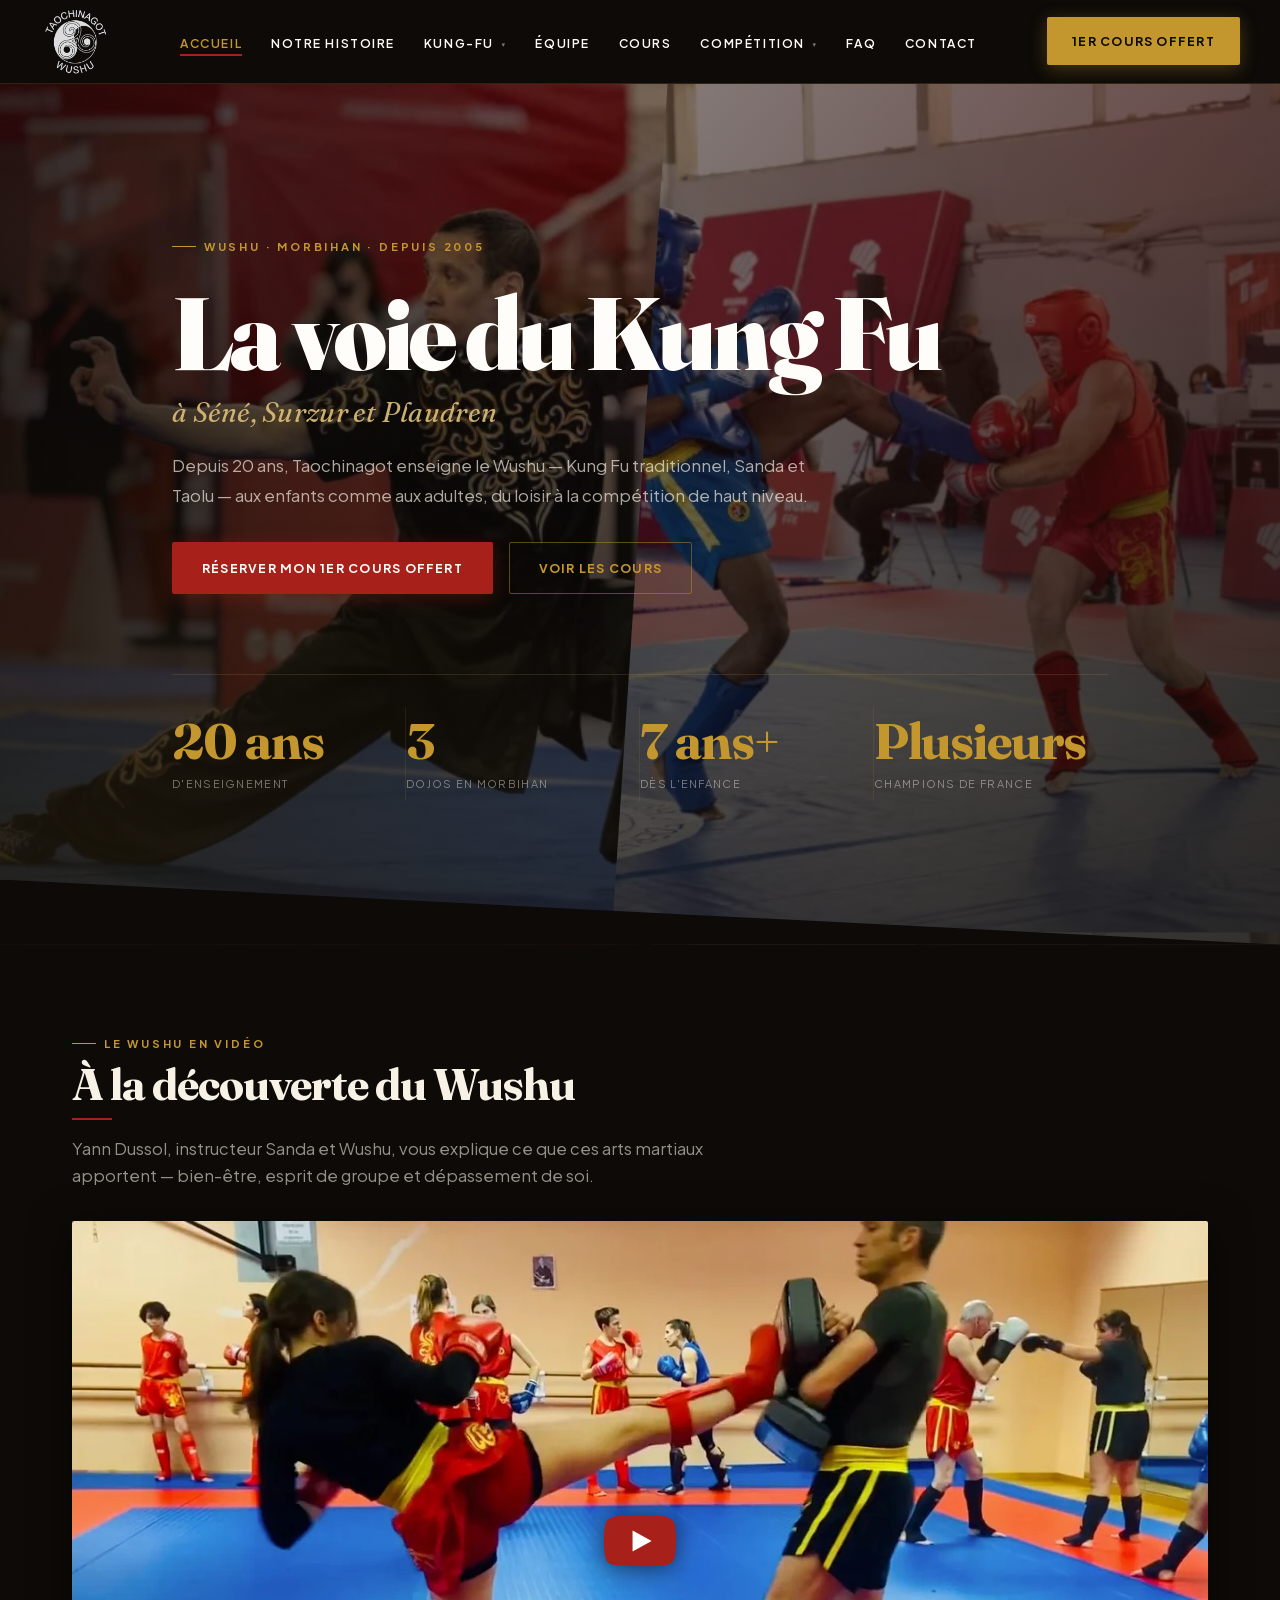
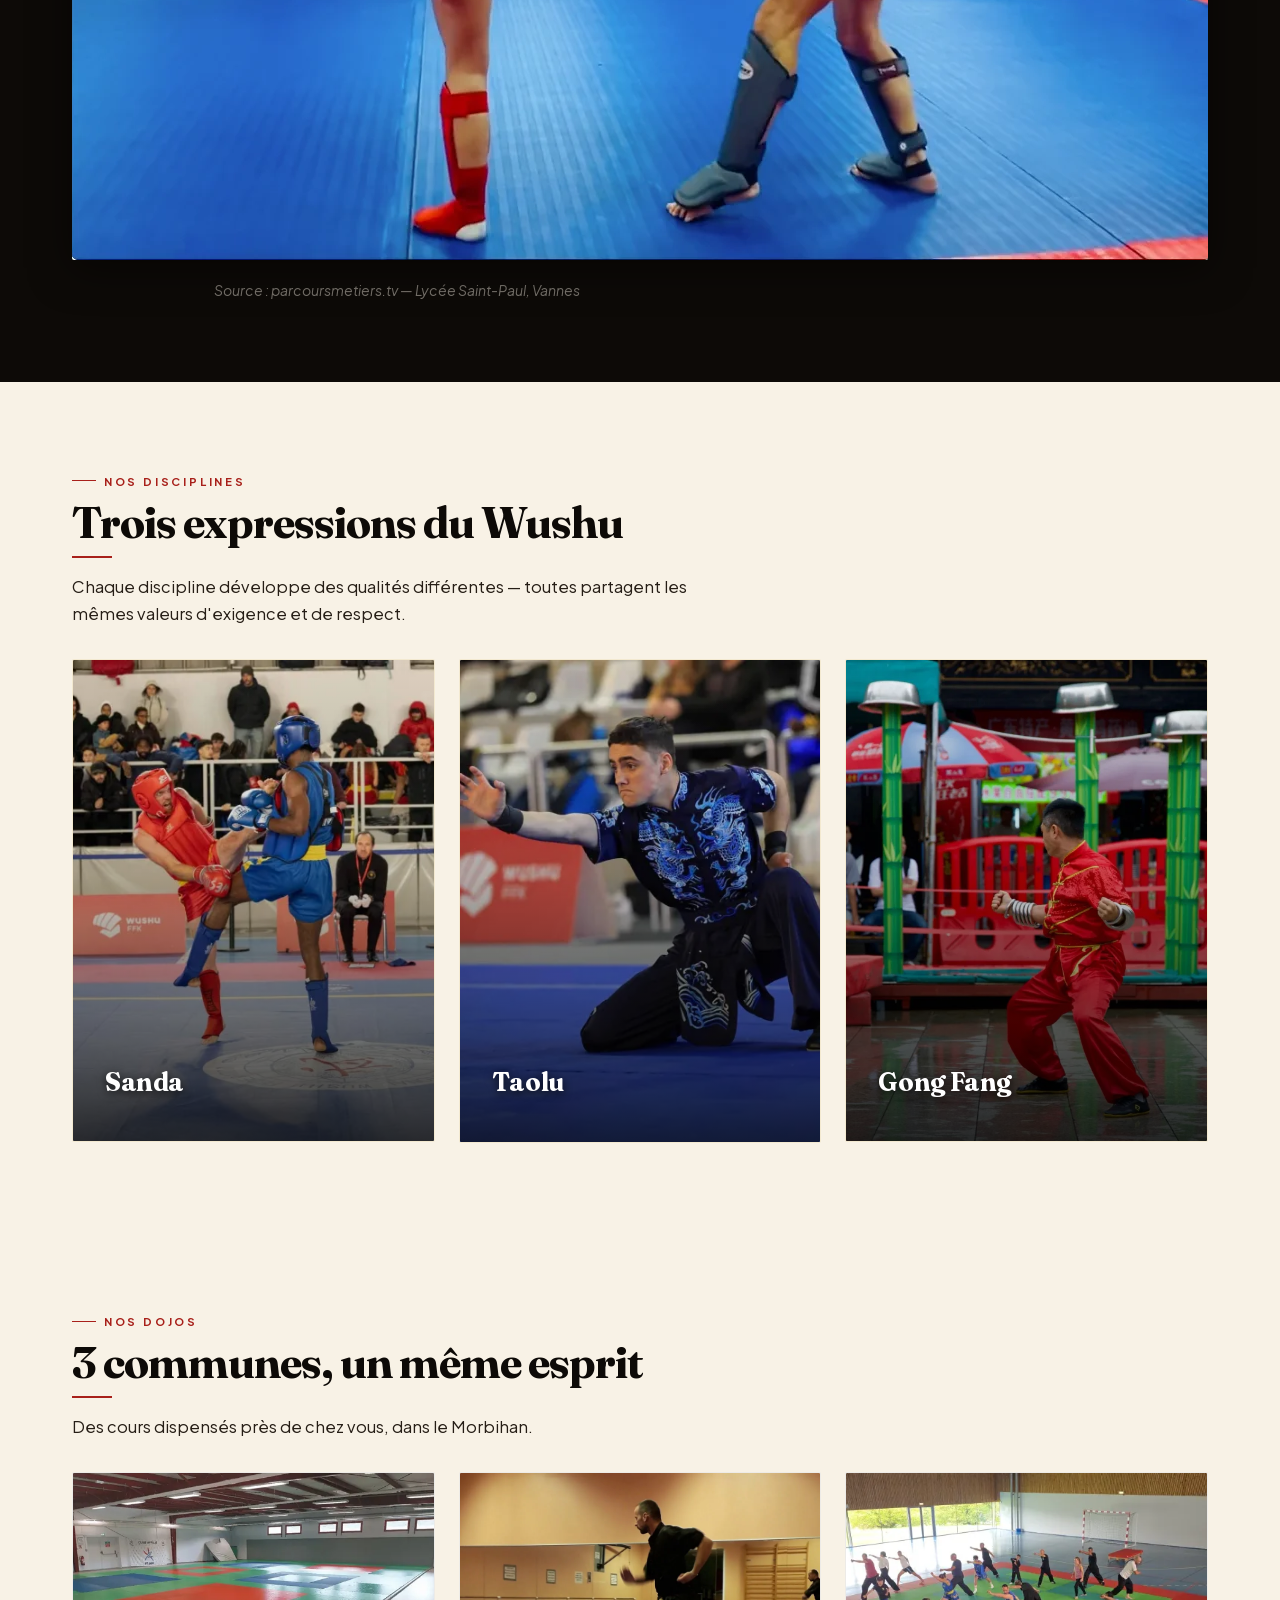
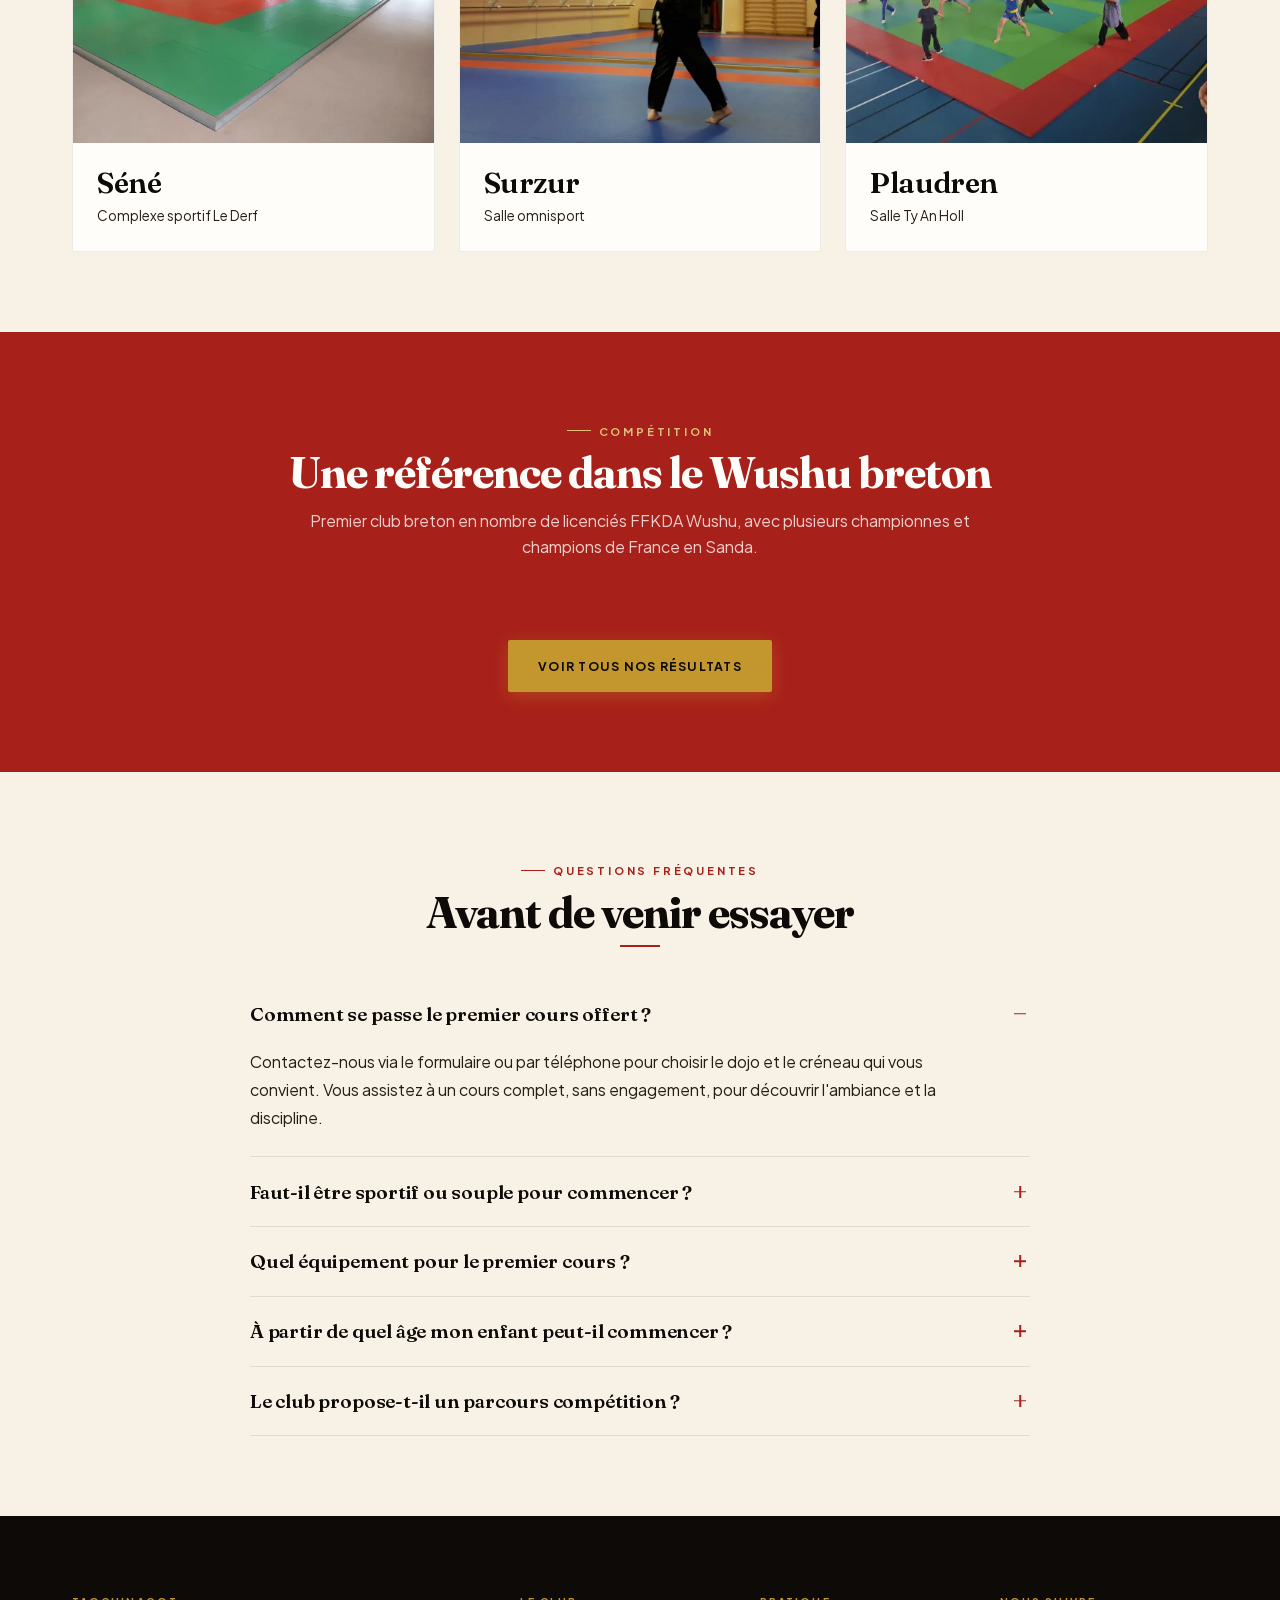
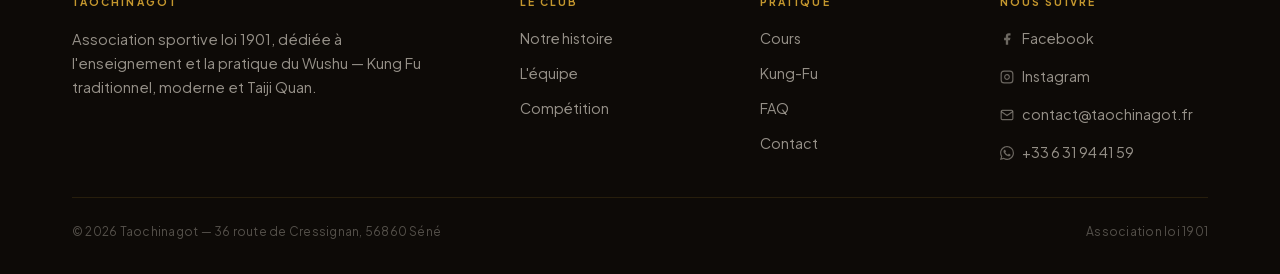
==== commit 317cf857: "feat: nav active, parallax hero, timeline animée, skip link, FAQ schema - Nav : auto-détection page " ====
--- a/index.html
+++ b/index.html
@@ -52,6 +52,7 @@
 </script>
 </head>
 <body>
+<a href="#main-content" class="skip-link">Aller au contenu principal</a>
 
 <!-- ============ HEADER ============ -->
 <header class="site-header">
@@ -147,7 +148,7 @@
 </div>
 
 <!-- ============ HERO ============ -->
-<section class="hero">
+<section class="hero" id="main-content">
 
   <!-- Remplacer les src par vos photos : hero-tao.jpg (Taolu) et hero-sanda.jpg (Sanda) -->
   <div class="hero-bg" aria-hidden="true">
--- a/css/style.min.css
+++ b/css/style.min.css
@@ -1 +1 @@
-@font-face{font-family:Fraunces;font-style:italic;font-weight:300 900;font-display:swap;src:url('../fonts/fraunces-italic-latin-ext.woff2') format('woff2');unicode-range:U+0100-02BA,U+02BD-02C5,U+02C7-02CC,U+02CE-02D7,U+02DD-02FF,U+0304,U+0308,U+0329,U+1D00-1DBF,U+1E00-1E9F,U+1EF2-1EFF,U+2020,U+20A0-20AB,U+20AD-20C0,U+2113,U+2C60-2C7F,U+A720-A7FF}@font-face{font-family:Fraunces;font-style:italic;font-weight:300 900;font-display:swap;src:url('../fonts/fraunces-italic-latin.woff2') format('woff2');unicode-range:U+0000-00FF,U+0131,U+0152-0153,U+02BB-02BC,U+02C6,U+02DA,U+02DC,U+0304,U+0308,U+0329,U+2000-206F,U+20AC,U+2122,U+2191,U+2193,U+2212,U+2215,U+FEFF,U+FFFD}@font-face{font-family:Fraunces;font-style:normal;font-weight:300 900;font-display:swap;src:url('../fonts/fraunces-normal-latin-ext.woff2') format('woff2');unicode-range:U+0100-02BA,U+02BD-02C5,U+02C7-02CC,U+02CE-02D7,U+02DD-02FF,U+0304,U+0308,U+0329,U+1D00-1DBF,U+1E00-1E9F,U+1EF2-1EFF,U+2020,U+20A0-20AB,U+20AD-20C0,U+2113,U+2C60-2C7F,U+A720-A7FF}@font-face{font-family:Fraunces;font-style:normal;font-weight:300 900;font-display:swap;src:url('../fonts/fraunces-normal-latin.woff2') format('woff2');unicode-range:U+0000-00FF,U+0131,U+0152-0153,U+02BB-02BC,U+02C6,U+02DA,U+02DC,U+0304,U+0308,U+0329,U+2000-206F,U+20AC,U+2122,U+2191,U+2193,U+2212,U+2215,U+FEFF,U+FFFD}@font-face{font-family:'Plus Jakarta Sans';font-style:italic;font-weight:400 700;font-display:swap;src:url('../fonts/plus-jakarta-sans-italic-latin-ext.woff2') format('woff2');unicode-range:U+0100-02BA,U+02BD-02C5,U+02C7-02CC,U+02CE-02D7,U+02DD-02FF,U+0304,U+0308,U+0329,U+1D00-1DBF,U+1E00-1E9F,U+1EF2-1EFF,U+2020,U+20A0-20AB,U+20AD-20C0,U+2113,U+2C60-2C7F,U+A720-A7FF}@font-face{font-family:'Plus Jakarta Sans';font-style:italic;font-weight:400 700;font-display:swap;src:url('../fonts/plus-jakarta-sans-italic-latin.woff2') format('woff2');unicode-range:U+0000-00FF,U+0131,U+0152-0153,U+02BB-02BC,U+02C6,U+02DA,U+02DC,U+0304,U+0308,U+0329,U+2000-206F,U+20AC,U+2122,U+2191,U+2193,U+2212,U+2215,U+FEFF,U+FFFD}@font-face{font-family:'Plus Jakarta Sans';font-style:normal;font-weight:400 700;font-display:swap;src:url('../fonts/plus-jakarta-sans-normal-latin-ext.woff2') format('woff2');unicode-range:U+0100-02BA,U+02BD-02C5,U+02C7-02CC,U+02CE-02D7,U+02DD-02FF,U+0304,U+0308,U+0329,U+1D00-1DBF,U+1E00-1E9F,U+1EF2-1EFF,U+2020,U+20A0-20AB,U+20AD-20C0,U+2113,U+2C60-2C7F,U+A720-A7FF}@font-face{font-family:'Plus Jakarta Sans';font-style:normal;font-weight:400 700;font-display:swap;src:url('../fonts/plus-jakarta-sans-normal-latin.woff2') format('woff2');unicode-range:U+0000-00FF,U+0131,U+0152-0153,U+02BB-02BC,U+02C6,U+02DA,U+02DC,U+0304,U+0308,U+0329,U+2000-206F,U+20AC,U+2122,U+2191,U+2193,U+2212,U+2215,U+FEFF,U+FFFD}:root{--ink:#0d0a07;--ink-soft:#261e16;--lacquer:#a8201a;--lacquer-deep:#7d1712;--gold:#c4972e;--gold-soft:#dfc07a;--paper:#f8f2e6;--paper-warm:#ede4d3;--jade:#3f5d4e;--white:#fffdf9;--font-display:'Fraunces',Georgia,serif;--font-body:'Plus Jakarta Sans',system-ui,sans-serif;--space-xs:0.5rem;--space-sm:1rem;--space-md:2rem;--space-lg:5rem;--space-xl:9rem;--max-width:1200px;--radius:2px}*,::after,::before{margin:0;padding:0;box-sizing:border-box}html{scroll-behavior:smooth}@media (prefers-reduced-motion:reduce){html{scroll-behavior:auto}*,::after,::before{animation-duration:0s!important;animation-iteration-count:1!important;transition-duration:0s!important}}body{font-family:var(--font-body);background:var(--paper);color:var(--ink);line-height:1.65;-webkit-font-smoothing:antialiased;overflow-x:hidden}img{max-width:100%;display:block}a{color:inherit;text-decoration:none}ul{list-style:none}h1,h2,h3,h4{font-family:var(--font-display);font-weight:900;line-height:1.08;letter-spacing:-.025em}h1{font-size:clamp(3rem, 8vw, 7.5rem);font-variation-settings:'opsz' 144,'wght' 900,'WONK' 1;letter-spacing:-.03em}h2{font-size:clamp(1.9rem, 3.5vw, 3rem);font-weight:700;font-variation-settings:'opsz' 72,'wght' 700,'WONK' 1;letter-spacing:-.022em}h3{font-size:clamp(1.25rem, 2.5vw, 1.85rem);font-weight:600;font-variation-settings:'opsz' 36,'wght' 600,'WONK' 0;letter-spacing:-.015em}p{max-width:65ch}.container{width:100%;max-width:var(--max-width);margin:0 auto;padding:0 var(--space-sm)}@media (min-width:768px){.container{padding:0 var(--space-md)}}section{padding:var(--space-lg) 0}a:focus-visible,button:focus-visible,input:focus-visible,textarea:focus-visible{outline:2px solid var(--gold);outline-offset:3px}.eyebrow{display:inline-flex;align-items:center;gap:.7em;font-family:var(--font-body);font-size:.7rem;font-weight:700;letter-spacing:.25em;text-transform:uppercase;color:var(--lacquer);margin-bottom:var(--space-xs)}.eyebrow::before{content:'';width:24px;height:1px;background:currentColor;flex-shrink:0}.site-header{position:sticky;top:0;z-index:100;background:var(--ink);border-bottom:1px solid rgba(196,151,46,.18)}.nav-bar{display:flex;align-items:center;justify-content:space-between;padding:.4rem 0}.logo{display:flex;align-items:center;gap:.6rem;font-family:var(--font-display);font-size:1.2rem;font-weight:700;color:var(--paper);letter-spacing:.02em;white-space:nowrap}.logo .logo-mark{width:70px!important;height:70px!important;min-width:70px;flex-shrink:0;aspect-ratio:1;object-fit:contain;filter:invert(1);mix-blend-mode:screen}.nav-links{display:none;align-items:center;gap:1rem}.nav-links a{font-size:.68rem;font-weight:600;letter-spacing:.14em;text-transform:uppercase;color:var(--white);position:relative;padding:.35rem 0;transition:color .2s ease;white-space:nowrap}.nav-cta{display:none}.nav-links a.active,.nav-links a:hover{color:var(--gold)}.nav-links a.active::after{content:'';position:absolute;bottom:0;left:0;width:100%;height:1.5px;background:var(--lacquer)}.nav-links li.has-dropdown{position:relative}.nav-links .dropdown{display:none;position:absolute;top:100%;left:50%;transform:translateX(-50%);background:var(--ink);border:1px solid rgba(196,151,46,.2);border-radius:var(--radius);padding:12px 0 .5rem;min-width:200px;list-style:none;z-index:200;box-shadow:0 12px 36px rgba(0,0,0,.6)}.nav-links .dropdown::before{content:'';position:absolute;top:-5px;left:50%;transform:translateX(-50%);border-left:5px solid transparent;border-right:5px solid transparent;border-bottom:5px solid rgba(196,151,46,.2)}.nav-links li.has-dropdown.open .dropdown,.nav-links li.has-dropdown:hover .dropdown{display:block}.nav-links .dropdown li a{display:block;padding:.6rem 1.3rem;white-space:nowrap;font-size:.7rem;letter-spacing:.12em}.nav-links .dropdown li a::after{display:none}.nav-links .dropdown li a:hover{background:rgba(255,255,255,.05);color:var(--gold)}.dropdown-arrow{font-size:.58em;opacity:.45;margin-left:4px;display:inline-block;transition:transform .25s ease}.has-dropdown.open .dropdown-arrow,.has-dropdown:hover .dropdown-arrow{transform:rotate(180deg)}.mobile-has-sub .mobile-parent-row{display:flex;align-items:center;justify-content:space-between}.mobile-toggle{background:0 0;border:none;color:rgba(248,242,230,.7);font-size:1.4rem;line-height:1;padding:0 .25rem;cursor:pointer;transition:transform .25s ease;flex-shrink:0}.mobile-has-sub.open .mobile-toggle{transform:rotate(180deg)}.mobile-menu .mobile-sub-list{display:none;flex-direction:column;gap:.6rem;margin-top:.75rem;padding-left:1.25rem;border-left:2px solid rgba(196,151,46,.3)}.mobile-has-sub.open .mobile-sub-list{display:flex}.mobile-sub-list a{font-size:clamp(1rem, 3.5vw, 1.35rem)!important;opacity:.75}.btn{display:inline-flex;align-items:center;justify-content:center;gap:.5em;font-family:var(--font-body);font-weight:700;font-size:.78rem;letter-spacing:.1em;text-transform:uppercase;padding:.9rem 1.8rem;border-radius:var(--radius);border:1.5px solid transparent;cursor:pointer;transition:transform .15s ease,box-shadow .15s ease,background .2s ease;white-space:nowrap}.btn:hover{transform:translateY(-2px)}.btn-primary{background:var(--lacquer);color:var(--white);box-shadow:0 4px 18px rgba(168,32,26,.35)}.btn-primary:hover{background:var(--lacquer-deep)}.btn-gold{background:var(--gold);color:var(--ink);box-shadow:0 4px 18px rgba(196,151,46,.32)}.btn-gold:hover{background:var(--gold-soft)}.btn-outline{background:0 0;border-color:rgba(196,151,46,.45);color:var(--gold)}.btn-outline:hover{border-color:var(--gold);background:rgba(196,151,46,.07)}.btn-outline-dark{background:0 0;border-color:rgba(13,10,7,.22);color:var(--ink)}.btn-outline-dark:hover{background:rgba(13,10,7,.05);border-color:var(--ink)}.burger{display:flex;flex-direction:column;justify-content:center;gap:5px;width:28px;height:24px;background:0 0;border:none;cursor:pointer;z-index:110;flex-shrink:0}.burger span{display:block;height:1.5px;background:var(--paper);transition:transform .25s ease,opacity .25s ease}.burger[aria-expanded=true] span:first-child{transform:translateY(6.5px) rotate(45deg)}.burger[aria-expanded=true] span:nth-child(2){opacity:0}.burger[aria-expanded=true] span:nth-child(3){transform:translateY(-6.5px) rotate(-45deg)}.mobile-menu{position:fixed;inset:0;background:var(--ink);z-index:99;display:flex;flex-direction:column;justify-content:flex-start;padding:5rem var(--space-md) var(--space-md);overflow-y:auto;-webkit-overflow-scrolling:touch;transform:translateX(100%);transition:transform .3s ease}.mobile-menu.open{transform:translateX(0)}.mobile-menu ul{display:flex;flex-direction:column;gap:1.25rem}.mobile-menu a{font-family:var(--font-display);font-size:clamp(1.6rem, 5vw, 2.2rem);font-variation-settings:'opsz' 36,'wght' 600,'WONK' 1;color:rgba(248,242,230,.85);letter-spacing:-.02em;line-height:1}.mobile-menu a.active{color:var(--gold)}.mobile-menu .btn{margin-top:2.5rem;align-self:flex-start}@media (min-width:1024px){.nav-links{display:flex;gap:1.8rem}.nav-links a{font-size:.76rem;letter-spacing:.13em}.nav-cta{display:inline-flex;flex-shrink:0;padding:.8rem 1.5rem;font-size:.78rem}.burger{display:none}.nav-bar{gap:3rem}.logo{font-size:1.3rem}}.hero{position:relative;background:var(--ink);color:var(--paper);padding:var(--space-xl) 0 calc(var(--space-lg) + 5vw);overflow:hidden}.hero::after{content:'';position:absolute;bottom:0;left:0;width:100%;height:calc(5vw + 1px);background:var(--ink);clip-path:polygon(0 0,0 100%,100% 100%);z-index:4;pointer-events:none}.hero-bg{position:absolute;inset:0;z-index:0}.hero-bg-panel{position:absolute;top:0;bottom:0;background-size:cover;background-position:center}.hero-bg-tao{left:0;right:0;width:100%;top:0;bottom:50%;clip-path:polygon(0 0,100% 0,100% 82%,0 100%);background-color:#1a1008;background-position:center 30%;background-image:url('../img/hero-tao-800.webp')}.hero-bg-sanda{left:0;right:0;width:100%;top:50%;bottom:0;clip-path:polygon(0 18%,100% 0,100% 100%,0 100%);background-color:#0f0a04;background-position:center 40%;background-image:url('../img/hero-sanda-800.webp')}@media (min-width:769px){.hero-bg-tao{background-image:image-set(url('../img/hero-tao-800.webp') 1x, url('../img/hero-tao.webp') 2x)}.hero-bg-sanda{background-image:image-set(url('../img/hero-sanda-800.webp') 1x, url('../img/hero-sanda.webp') 2x)}}@media (min-width:768px){.hero-bg-tao{left:0;right:auto;width:55%;top:0;bottom:0;clip-path:polygon(0 0,95% 0,87% 100%,0 100%);background-position:center}.hero-bg-sanda{left:auto;right:0;width:55%;top:0;bottom:0;clip-path:polygon(13% 0,100% 0,100% 100%,5% 100%);background-position:center}}.hero-overlay{position:absolute;inset:0;z-index:1;background:linear-gradient(to right,rgba(13,10,7,.72) 0,rgba(13,10,7,.45) 45%,rgba(13,10,7,.45) 55%,rgba(13,10,7,.65) 100%),linear-gradient(to bottom,rgba(13,10,7,.1) 0,rgba(13,10,7,.55) 100%)}.hero::before{content:'';position:absolute;inset:0;z-index:2;background:radial-gradient(ellipse at 92% 8%,rgba(168,32,26,.18) 0,transparent 48%),radial-gradient(ellipse at 4% 94%,rgba(196,151,46,.08) 0,transparent 42%);pointer-events:none}.hero-content{position:relative;z-index:3;max-width:1000px}.hero h1{color:var(--white);margin-bottom:1.5rem}.hero h1 em{font-style:italic;font-variation-settings:'opsz' 36,'wght' 400,'WONK' 0;color:var(--gold-soft);display:block;font-size:clamp(1rem, 3vw, 1.7rem);letter-spacing:.01em;margin-top:.6rem;opacity:.9}.hero-lede{font-size:1.05rem;color:rgba(248,242,230,.68);max-width:56ch;margin-bottom:var(--space-md);line-height:1.75}.hero-ctas{display:flex;flex-wrap:wrap;gap:1rem;margin-bottom:var(--space-lg)}.hero-stats{display:grid;grid-template-columns:repeat(2,1fr);border-top:1px solid rgba(196,151,46,.18);padding-top:var(--space-md)}.hero-stats>div{padding:var(--space-xs) var(--space-sm) var(--space-xs) 0;border-right:1px solid rgba(196,151,46,.12)}.hero-stats>div:last-child{border-right:none}.hero-stats>div:nth-child(2){border-right:none}.hero-stats>div:nth-child(3){border-right:1px solid rgba(196,151,46,.12)}.hero-stats>div:nth-child(3),.hero-stats>div:nth-child(4){margin-top:var(--space-sm);padding-top:var(--space-sm);border-top:1px solid rgba(196,151,46,.12)}@media (min-width:768px){.hero-stats{grid-template-columns:repeat(4,1fr)}.hero-stats>div:nth-child(2){border-right:1px solid rgba(196,151,46,.12)}.hero-stats>div:nth-child(3),.hero-stats>div:nth-child(4){margin-top:0;padding-top:var(--space-xs);border-top:none}}.bg-ink .hero-stats{padding:0;justify-content:flex-start;gap:3rem;flex-wrap:wrap}.stat-number{font-family:var(--font-display);font-size:clamp(2rem, 4vw, 3.2rem);font-variation-settings:'opsz' 72,'wght' 700,'WONK' 1;color:var(--gold);line-height:1;letter-spacing:-.025em}.stat-label{font-size:.68rem;letter-spacing:.12em;text-transform:uppercase;color:rgba(248,242,230,.45);margin-top:.55rem}.profile-split{display:grid;gap:1.5rem;grid-template-columns:1fr;max-width:860px}@media (min-width:768px){.profile-split{grid-template-columns:1fr 1fr}}.profile-card{background:var(--white);border:1px solid rgba(13,10,7,.06);border-left:3px solid var(--lacquer);border-radius:var(--radius);padding:var(--space-md);position:relative;transition:transform .2s ease,box-shadow .2s ease}.profile-card:hover{transform:translateY(-3px);box-shadow:0 18px 40px rgba(13,10,7,.1)}.profile-card h3{margin-bottom:.7rem}.profile-card p{color:var(--ink-soft);margin-bottom:1.5rem}.profile-card .tag{display:inline-block;font-size:.65rem;font-weight:700;letter-spacing:.15em;text-transform:uppercase;color:var(--lacquer);margin-bottom:.9rem}.section-head{margin-bottom:var(--space-md)}.section-head.center{margin-left:auto;margin-right:auto;text-align:center}.section-head.center .eyebrow{justify-content:center}.section-head p{color:var(--ink-soft);margin-top:.9rem;font-size:1.03rem;max-width:640px}.section-head.center p{margin-left:auto;margin-right:auto}.bg-ink{background:var(--ink);color:var(--paper)}.bg-paper-warm{background:var(--paper-warm)}.bg-ink .section-head p{color:rgba(248,242,230,.58)}.bg-ink .eyebrow{color:var(--gold)}.bg-ink .eyebrow::before{background:var(--gold)}.card-grid{display:grid;gap:1.5rem;grid-template-columns:1fr}@media (min-width:768px){.card-grid{grid-template-columns:repeat(3,1fr)}}.discipline-card{background:var(--white);border:1px solid rgba(196,151,46,.2);border-radius:var(--radius);padding:var(--space-md);display:flex;flex-direction:column;transition:border-color .25s ease,background .25s ease}.discipline-card:hover{border-color:rgba(196,151,46,.55);background:var(--white)}.discipline-card--photo{padding:0;position:relative;overflow:hidden;aspect-ratio:3/4}.discipline-card-bg{position:absolute;inset:0;width:100%;height:100%;object-fit:cover;display:block;transition:transform .45s ease}.discipline-card--photo.is-active .discipline-card-bg,.discipline-card--photo:hover .discipline-card-bg{transform:scale(1.04)}.discipline-card-overlay{position:absolute;inset:0;display:flex;flex-direction:column;justify-content:flex-end;padding:var(--space-md);background:linear-gradient(to top,rgba(0,0,0,.78) 0,rgba(0,0,0,.18) 55%,transparent 100%);transition:background .35s ease}.discipline-card--photo .discipline-card-overlay h3{color:#fff;margin-bottom:0;font-size:clamp(1.3rem, 2vw, 1.8rem);text-shadow:0 2px 8px rgba(0,0,0,.8)}.discipline-card--photo .discipline-card-overlay p{color:#fff;font-family:var(--font-body);font-size:1.05rem;font-weight:700;line-height:1.6;margin:.8rem 0 0;max-height:0;overflow:hidden;opacity:0;text-shadow:0 2px 6px rgba(0,0,0,.9);transition:max-height .4s ease,opacity .35s ease}.discipline-card--photo.is-active .discipline-card-overlay,.discipline-card--photo:hover .discipline-card-overlay{background:linear-gradient(to top,rgba(0,0,0,.92) 0,rgba(0,0,0,.55) 60%,rgba(0,0,0,.1) 100%)}.discipline-card--photo.is-active .discipline-card-overlay p,.discipline-card--photo:hover .discipline-card-overlay p{max-height:10rem;opacity:1}.discipline-card-overlay a{color:var(--gold-soft);font-size:.85rem;margin-top:.5rem;display:inline-block}.discipline-card h3{color:var(--ink);margin-bottom:.8rem;font-size:clamp(1.4rem, 2.5vw, 2rem);font-variation-settings:'opsz' 36,'wght' 700,'WONK' 1}.discipline-card p{color:rgba(13,10,7,.62);font-size:.93rem;margin-bottom:1.3rem;flex:1;max-width:none}.discipline-card a{font-size:.7rem;font-weight:700;letter-spacing:.14em;text-transform:uppercase;color:var(--gold);display:inline-flex;align-items:center;align-self:flex-start;border-bottom:1px solid transparent;padding-bottom:2px;transition:border-color .2s ease}.discipline-card a:hover{border-color:var(--gold)}.dojo-grid{display:grid;gap:1.5rem;grid-template-columns:1fr}@media (min-width:768px){.dojo-grid{grid-template-columns:repeat(3,1fr)}}.dojo-card{background:var(--white);border-radius:var(--radius);overflow:hidden;border:1px solid rgba(13,10,7,.07);display:block;text-decoration:none;color:inherit;position:relative;transition:box-shadow .2s,transform .2s}.dojo-card:hover{box-shadow:0 6px 24px rgba(13,10,7,.18);transform:translateY(-3px)}.dojo-hover-panel{position:absolute;inset:0;background:rgba(13,10,7,.93);color:var(--white);padding:1.6rem 1.5rem;display:flex;flex-direction:column;gap:.9rem;opacity:0;transition:opacity .22s ease;z-index:2}.dojo-card.is-active .dojo-hover-panel,.dojo-card:hover .dojo-hover-panel{opacity:1}.dojo-hover-discipline{font-family:var(--font-display);font-size:1.05rem;font-weight:600;color:var(--gold);margin:0;letter-spacing:.02em}.dojo-hover-slots{list-style:none;padding:0;margin:0;display:flex;flex-direction:column;gap:.55rem;flex:1}.dojo-hover-slots li{display:flex;align-items:center;gap:.5rem;font-size:.85rem;flex-wrap:wrap}.dojo-hover-day{font-weight:700;min-width:4.5rem;color:rgba(255,255,255,.75)}.dojo-hover-public{font-size:.72rem;font-weight:700;letter-spacing:.06em;text-transform:uppercase;padding:.15em .5em;border-radius:2px}.dojo-hover-public--enfants{background:rgba(196,151,46,.25);color:var(--gold-soft)}.dojo-hover-public--adultes{background:rgba(168,32,26,.25);color:#e07070}.dojo-hover-cta{font-size:.82rem;font-weight:700;color:var(--gold);letter-spacing:.04em;margin-top:auto}.dojo-card .dojo-image{aspect-ratio:4/3;background:linear-gradient(135deg,var(--paper-warm),var(--gold-soft));display:flex;align-items:center;justify-content:center;color:rgba(168,32,26,.35);font-family:var(--font-body);font-size:.68rem;font-weight:700;letter-spacing:.14em;text-transform:uppercase;overflow:hidden}.dojo-card .dojo-image img{width:100%;height:100%;object-fit:cover;display:block}.dojo-card .dojo-body{padding:1.5rem}.dojo-card h3{margin-bottom:.35rem}.dojo-card .dojo-meta{font-size:.85rem;color:var(--ink-soft)}.highlight-banner{background:var(--lacquer);color:var(--white);text-align:center}.highlight-banner h2{color:var(--white);margin-bottom:.7rem}.highlight-banner p{color:rgba(255,253,250,.8);margin:0 auto}.faq-list{max-width:780px;margin:0 auto}.faq-item{border-bottom:1px solid rgba(13,10,7,.1)}.faq-question{width:100%;display:flex;align-items:center;justify-content:space-between;gap:1.5rem;background:0 0;border:none;text-align:left;font-family:var(--font-display);font-size:clamp(1rem, 2vw, 1.2rem);font-weight:600;font-variation-settings:'opsz' 24,'wght' 600,'WONK' 0;color:var(--ink);padding:1.4rem 0;cursor:pointer;letter-spacing:-.01em}.faq-question .icon{flex-shrink:0;width:20px;height:20px;position:relative}.faq-question .icon::after,.faq-question .icon::before{content:'';position:absolute;background:var(--lacquer);top:50%;left:50%;transform:translate(-50%,-50%)}.faq-question .icon::before{width:12px;height:1.5px}.faq-question .icon::after{width:1.5px;height:12px;transition:transform .25s ease}.faq-item.open .icon::after{transform:translate(-50%,-50%) rotate(90deg) scaleY(0)}.faq-answer{max-height:0;overflow:hidden;transition:max-height .35s ease}.faq-item.open .faq-answer{max-height:500px}.faq-answer p{padding-bottom:1.5rem;color:var(--ink-soft);line-height:1.75;max-width:66ch}.site-footer{background:var(--ink);color:rgba(248,242,230,.58);padding:var(--space-lg) 0 var(--space-md)}.footer-grid{display:grid;gap:var(--space-md);grid-template-columns:1fr;margin-bottom:var(--space-md)}@media (min-width:768px){.footer-grid{grid-template-columns:2fr 1fr 1fr 1fr}}.footer-grid h4{font-family:var(--font-body);font-size:.65rem;font-weight:700;text-transform:uppercase;letter-spacing:.2em;color:var(--gold);margin-bottom:1.2rem}.footer-grid ul{display:flex;flex-direction:column;gap:.7rem;font-size:.9rem}.footer-grid ul a{transition:color .2s ease}.footer-grid ul a:hover{color:var(--gold)}.footer-grid>div:first-child p{max-width:38ch;font-size:.92rem;line-height:1.65}.footer-social{gap:.9rem!important}.footer-social a{display:flex;align-items:center;gap:.5rem;transition:color .2s}.footer-social a:hover{color:var(--gold)}.footer-social svg{flex-shrink:0;opacity:.7}.contact-socials{margin-top:2rem;padding-top:1.5rem;border-top:1px solid rgba(63,93,78,.18)}.contact-socials h3{font-family:var(--font-body);font-size:.65rem;font-weight:700;text-transform:uppercase;letter-spacing:.2em;color:var(--jade);margin-bottom:1rem}.contact-socials ul{display:flex;flex-direction:column;gap:.75rem;list-style:none;font-size:.9rem}.contact-socials a{display:flex;align-items:center;gap:.6rem;color:var(--ink-soft);font-weight:500;transition:color .2s}.contact-socials a:hover{color:var(--jade)}.contact-socials svg{flex-shrink:0;color:var(--jade)}.footer-bottom{border-top:1px solid rgba(196,151,46,.14);padding-top:1.5rem;display:flex;flex-wrap:wrap;justify-content:space-between;gap:.8rem;font-size:.75rem;color:rgba(248,242,230,.3);letter-spacing:.02em}.placeholder-page{background:var(--paper);padding:var(--space-xl) 0;text-align:center;min-height:50vh;display:flex;align-items:center}.placeholder-page .container{max-width:600px}.placeholder-page p{margin:0 auto var(--space-md);color:var(--ink-soft)}.page-hero{position:relative;background:var(--ink);color:var(--paper);padding:var(--space-xl) 0 calc(var(--space-lg) + 4vw);text-align:center;overflow:hidden}.page-hero::after{content:'';position:absolute;bottom:0;left:0;width:100%;height:calc(4vw + 2px);background:var(--paper);clip-path:polygon(0 0,0 100%,100% 100%);z-index:4;pointer-events:none}.page-hero h1{color:var(--white);font-size:clamp(2.4rem, 6vw, 5rem);font-variation-settings:'opsz' 72,'wght' 900,'WONK' 1}.page-hero p{color:rgba(248,242,230,.65);margin:1rem auto 0;max-width:56ch;font-size:1.05rem}.breadcrumb{font-family:var(--font-body);font-size:.68rem;color:var(--gold);letter-spacing:.22em;text-transform:uppercase;margin-bottom:1rem;opacity:.8}.mt-lg{margin-top:var(--space-lg)}.cta-lede{max-width:52ch;margin:.6rem auto 1.8rem}.coach-grid{display:grid;gap:1.25rem;grid-template-columns:1fr}.coach-card{background:var(--white);border:1px solid rgba(13,10,7,.08);border-radius:var(--radius);overflow:hidden;display:flex;flex-direction:column;transition:box-shadow .2s ease}.coach-card:hover{box-shadow:0 8px 32px rgba(13,10,7,.11)}.coach-photo{width:100%;aspect-ratio:4/3;flex:none;background:linear-gradient(160deg,var(--ink-soft) 0,var(--ink) 100%);position:relative;overflow:hidden}.coach-photo img{position:absolute;inset:0;width:100%;height:100%;object-fit:cover;object-position:center top}.coach-photo-placeholder{position:absolute;inset:0;display:flex;align-items:center;justify-content:center;font-family:var(--font-display);font-size:4rem;font-variation-settings:'opsz' 72,'wght' 300,'WONK' 1;color:rgba(196,151,46,.15);letter-spacing:.02em;user-select:none}.coach-dojo-badge{display:inline-block;font-size:.62rem;font-weight:700;letter-spacing:.12em;text-transform:uppercase;color:var(--gold);background:rgba(196,151,46,.1);border:1px solid rgba(196,151,46,.28);padding:.22em .6em;border-radius:2px}.coach-body{flex:1;padding:1.5rem 1.75rem;display:flex;flex-direction:column}.coach-header{display:flex;align-items:center;flex-wrap:wrap;gap:.65rem;margin-bottom:.2rem}.coach-body h3{font-size:1.35rem;margin-bottom:0}.coach-role{font-size:.7rem;font-weight:700;color:var(--lacquer);text-transform:uppercase;letter-spacing:.12em;margin-bottom:.75rem}.coach-bio{font-size:.88rem;color:rgba(13,10,7,.68);line-height:1.7;margin-bottom:1rem}.coach-details{display:grid;grid-template-columns:1fr;gap:1.25rem;margin-top:auto}.coach-parcours{border-top:1px solid rgba(13,10,7,.07);padding-top:.75rem;display:flex;flex-direction:column;gap:.4rem}.coach-parcours-label{font-size:.62rem;font-weight:700;letter-spacing:.12em;text-transform:uppercase;color:var(--lacquer);margin-bottom:.2rem}.coach-highlight{display:flex;align-items:baseline;gap:.55rem;font-size:.8rem;color:rgba(13,10,7,.7);line-height:1.4}.coach-highlight::before{content:'';flex-shrink:0;width:4px;height:4px;background:var(--gold);position:relative;top:-1px;border-radius:50%}.coach-card--featured{border-color:rgba(196,151,46,.25)}.coach-card--featured .coach-photo{background:linear-gradient(160deg,var(--lacquer) 0,var(--ink) 100%)}.coach-card--featured .coach-dojo-badge{background:rgba(196,151,46,.15);border-color:rgba(196,151,46,.45)}@media (min-width:768px){.coach-card{flex-direction:row}.coach-photo{flex:0 0 190px;width:190px;aspect-ratio:auto}.coach-details{grid-template-columns:1fr 1fr}}.contact-grid{display:grid;gap:var(--space-lg);grid-template-columns:1fr}@media (min-width:1024px){.contact-grid{grid-template-columns:1.3fr 1fr}}.contact-form-col>p{color:var(--ink-soft);margin-bottom:1.5rem}.contact-form-col>p+p{font-size:.92rem}.contact-form{display:flex;flex-direction:column;gap:1.2rem}.form-row{display:flex;flex-direction:column;gap:.45rem}.form-row label{font-size:.78rem;font-weight:600;color:var(--ink);letter-spacing:.03em}.form-row input,.form-row select,.form-row textarea{font-family:var(--font-body);font-size:.95rem;padding:.8rem 1rem;border:1.5px solid rgba(13,10,7,.14);border-radius:var(--radius);background:var(--white);color:var(--ink);resize:vertical;transition:border-color .2s ease}.form-row input:focus,.form-row select:focus,.form-row textarea:focus{border-color:var(--lacquer);outline:0}.form-row-split{display:grid;grid-template-columns:1fr;gap:1rem}@media (min-width:480px){.form-row-split{grid-template-columns:1fr 1fr}}.contact-form .btn{align-self:flex-start;margin-top:.5rem}.location-card{background:var(--white);border:1px solid rgba(13,10,7,.07);border-left:3px solid var(--gold);border-radius:var(--radius);padding:1.2rem 1.4rem;margin-bottom:1rem}.location-card h3{margin-bottom:.35rem;font-size:1.2rem}.location-card .dojo-meta{font-size:.88rem;color:var(--ink-soft);margin:0}.location-card--accent{background:var(--ink);border-left-color:var(--lacquer)}.location-card--accent h3{color:var(--gold)}.location-card--accent .dojo-meta{color:rgba(248,242,230,.58)}.timeline-section{padding-bottom:var(--space-xl)}.timeline{position:relative;padding-left:6rem}.timeline::before{content:'';position:absolute;left:.9rem;top:.6rem;bottom:0;width:2px;background:linear-gradient(to bottom,var(--gold),rgba(196,151,46,.15))}.timeline-item{position:relative;padding-bottom:var(--space-lg)}.timeline-item--last{padding-bottom:0}.timeline-marker{position:absolute;left:-6rem;top:.35rem;width:6rem;display:flex;align-items:center;justify-content:flex-start;padding-left:.5rem}.timeline-marker::before{content:'';display:block;width:10px;height:10px;border-radius:50%;background:var(--gold);flex-shrink:0;box-shadow:0 0 0 3px rgba(196,151,46,.2)}.timeline-item--highlight .timeline-marker::before{width:14px;height:14px;background:var(--lacquer);box-shadow:0 0 0 4px rgba(168,32,26,.25)}.timeline-year{display:none}.timeline-content{padding-top:.1rem}.timeline-content h3{font-size:1.3rem;color:var(--ink);margin-bottom:.6rem}.timeline-content p{font-size:.97rem;line-height:1.75;color:rgba(13,10,7,.65);margin-bottom:.8rem}.timeline-content p:last-of-type{margin-bottom:0}.timeline-content .btn{margin-top:1.2rem}.timeline-content--with-video{display:flex;flex-direction:column;gap:1.5rem;align-items:flex-start}.timeline-text{flex:1;min-width:0}.timeline-video{width:100%;flex:none;border-radius:var(--radius);overflow:hidden;display:block}@media (min-width:768px){.timeline-content--with-video{flex-direction:row}.timeline-video{flex:0 0 390px;width:390px}}.timeline-content strong{color:var(--ink);font-weight:600}@media (min-width:768px){.timeline{padding-left:11rem}.timeline::before{left:7.5rem}.timeline-marker{left:-11rem;width:11rem;justify-content:flex-end;padding-left:0;padding-right:0}.timeline-marker::before{position:absolute;left:7.5rem;transform:translateX(-50%)}.timeline-item--highlight .timeline-marker::before{left:7.5rem;transform:translateX(-50%)}.timeline-year{display:block;font-family:var(--font-display);font-size:.78rem;font-weight:700;letter-spacing:.08em;color:var(--gold);white-space:nowrap;text-align:right;padding-right:4.5rem}.timeline-item--highlight .timeline-year{color:var(--gold-soft)}}.president-message{max-width:780px;margin-top:var(--space-lg);padding-top:var(--space-md);border-top:1px solid rgba(13,10,7,.1)}.president-message p{font-size:.97rem;line-height:1.8;color:var(--ink-soft);margin-bottom:1.1rem}.president-list{list-style:none;margin:.2rem 0 1.4rem 0;display:flex;flex-direction:column;gap:.6rem}.president-list li{display:flex;align-items:baseline;gap:.75rem;font-size:.97rem;color:var(--ink-soft);line-height:1.6;padding-left:1.2rem;position:relative}.president-list li::before{content:'';position:absolute;left:0;top:.6em;width:5px;height:5px;background:var(--gold);border-radius:50%;flex-shrink:0}.president-signature{margin-top:2rem;padding-top:1.4rem;border-top:2px solid var(--gold);display:flex;flex-direction:column;gap:.2rem;max-width:260px}.president-name{font-family:var(--font-display);font-size:1.15rem;font-weight:700;color:var(--ink)}.president-title{font-size:.78rem;font-weight:600;letter-spacing:.08em;text-transform:uppercase;color:var(--gold)}.tarifs-grid{max-width:580px;border:1px solid rgba(248,242,230,.12);border-radius:var(--radius);overflow:hidden;margin-bottom:1.2rem}.tarif-row{display:flex;justify-content:space-between;align-items:center;padding:.95rem 1.4rem;border-bottom:1px solid rgba(248,242,230,.07);font-size:.97rem;color:rgba(248,242,230,.8)}.tarif-row:last-child{border-bottom:none}.tarif-row--header{background:rgba(248,242,230,.06);color:rgba(248,242,230,.45);font-size:.7rem;font-weight:700;letter-spacing:.1em;text-transform:uppercase;padding:.7rem 1.4rem}.tarif-row--promo{background:rgba(196,151,46,.07)}.tarif-price{font-family:var(--font-display);font-size:1.15rem;font-weight:700;color:var(--gold-soft)}.tarif-row--header .tarif-price{font-family:var(--font-body);font-size:.7rem;color:rgba(248,242,230,.45);font-weight:700}.tarif-badge{display:inline-block;font-size:.6rem;font-weight:700;letter-spacing:.08em;text-transform:uppercase;color:var(--gold);border:1px solid var(--gold);padding:.1rem .4rem;border-radius:1px;margin-left:.5rem;vertical-align:middle}.tarif-note{font-size:.82rem;color:rgba(248,242,230,.4);font-style:italic}.planning-grid{display:grid;gap:1.5rem}@media (min-width:1024px){.planning-grid{grid-template-columns:repeat(3,1fr)}}.planning-card{border:1px solid rgba(196,151,46,.18);border-radius:var(--radius);overflow:hidden}.planning-header{display:flex;align-items:flex-start;gap:1rem;padding:1.2rem 1.4rem;background:rgba(196,151,46,.07);border-bottom:1px solid rgba(196,151,46,.15)}.planning-num{font-family:var(--font-display);font-size:2rem;font-weight:900;color:var(--gold);line-height:1;flex-shrink:0}.planning-header h3{font-size:1.2rem;color:var(--ink);margin-bottom:.2rem}.planning-lieu{font-size:.78rem;color:var(--ink-soft);opacity:.6;line-height:1.4;margin:0}.planning-slots{padding:.5rem 0}.planning-slot{display:flex;gap:1rem;align-items:flex-start;padding:.75rem 1.4rem;border-bottom:1px solid rgba(196,151,46,.08)}.planning-slot:last-child{border-bottom:none}.planning-slot--special{background:rgba(196,151,46,.05)}.planning-day{font-size:.72rem;font-weight:700;letter-spacing:.06em;text-transform:uppercase;color:var(--gold);min-width:4.5rem;flex-shrink:0;padding-top:.15rem;line-height:1.4}.planning-day small{display:block;font-weight:400;opacity:.7;letter-spacing:0;text-transform:none;font-size:.65rem}.planning-detail{display:flex;flex-direction:column;gap:.25rem}.planning-time{font-size:.88rem;font-weight:600;color:var(--ink)}.planning-public{font-size:.72rem;font-weight:600;letter-spacing:.04em;text-transform:uppercase;padding:.15rem .5rem;border-radius:1px;display:inline-block}.planning-public--enfants{background:rgba(63,93,78,.12);color:var(--jade)}.planning-public--adultes{background:rgba(168,32,26,.2);color:#e08080}.planning-public--armes{background:rgba(196,151,46,.2);color:var(--gold-soft)}.kf-etymology{max-width:780px}.kf-intro{font-size:1.05rem;line-height:1.75;color:var(--ink-soft);margin-bottom:var(--space-md)}.kf-terms{display:flex;flex-direction:column;gap:1.6rem;margin-bottom:var(--space-md)}.kf-term{display:flex;flex-direction:column;gap:.6rem;align-items:flex-start}.kf-char{font-size:3.5rem;line-height:1;font-family:serif;color:var(--lacquer);flex-shrink:0;width:3.5rem;text-align:center}.kf-term strong{display:block;font-family:var(--font-display);font-size:1.25rem;font-weight:700;margin-bottom:.3rem}.kf-term p{color:var(--ink-soft);font-size:.98rem;line-height:1.7;margin:0}.kf-wushu{display:flex;flex-direction:column;gap:1rem;align-items:center;background:var(--paper-warm);border-left:3px solid var(--gold);border-radius:var(--radius);padding:1.4rem 1.6rem}.kf-wushu-chars{display:flex;flex-direction:column;align-items:center;gap:.3rem;flex-shrink:0}.kf-wushu-chars span:first-child{font-size:2.2rem;font-family:serif;color:var(--ink);line-height:1}.kf-wushu-alt{font-size:1.1rem;font-family:serif;color:var(--ink-soft)}.kf-wushu p{font-size:.98rem;color:var(--ink-soft);line-height:1.7;margin:0}@media (min-width:768px){.kf-term{flex-direction:row;gap:1.6rem}.kf-wushu{flex-direction:row;gap:2rem}}.kf-note{margin-top:var(--space-md);padding:1.1rem 1.4rem;border-left:3px solid var(--gold);background:rgba(196,151,46,.07);border-radius:var(--radius);font-size:.95rem;line-height:1.7;color:var(--ink-soft)}.bg-ink .kf-note{background:rgba(196,151,46,.1);color:rgba(248,242,230,.75)}.kf-note strong{display:block;color:var(--gold);font-size:.8rem;letter-spacing:.08em;text-transform:uppercase;margin-bottom:.3rem}.taolu-video-group{margin-top:var(--space-lg)}.taolu-video-group-title{font-size:.72rem;font-weight:700;letter-spacing:.12em;text-transform:uppercase;color:var(--gold);margin-bottom:1.2rem;padding-bottom:.6rem;border-bottom:1px solid rgba(196,151,46,.2)}.taolu-video-grid{display:grid;grid-template-columns:repeat(2,1fr);gap:1.2rem}@media (min-width:1024px){.taolu-video-grid{grid-template-columns:repeat(3,1fr)}}.taolu-video-ratio{position:relative;width:100%;padding-bottom:56.25%;border-radius:var(--radius);overflow:hidden;background:var(--ink-soft)}.taolu-video-thumb-link{display:block;text-decoration:none}.taolu-video-ratio img{position:absolute;inset:0;width:100%;height:100%;object-fit:cover;border:none}.taolu-video-play{position:absolute;inset:0;display:flex;align-items:center;justify-content:center;background:rgba(0,0,0,.2);transition:background .2s}.taolu-video-thumb-link:hover .taolu-video-play{background:rgba(0,0,0,.45)}.taolu-video-title{margin-top:.5rem;font-size:.82rem;font-weight:600;color:rgba(248,242,230,.65);text-align:center}#sanda .taolu-video-title{color:rgba(13,10,7,.65)}.video-section{background:var(--ink);color:var(--paper)}.video-section .section-head p{color:rgba(248,242,230,.58)}.video-section .eyebrow{color:var(--gold)}.video-section .eyebrow::before{background:var(--gold)}.video-link-card{display:block}.video-placeholder{position:relative;width:100%;aspect-ratio:16/9;border-radius:var(--radius);overflow:hidden;box-shadow:0 8px 40px rgba(0,0,0,.5);cursor:pointer}.video-thumb{position:absolute;inset:0;width:100%;height:100%;object-fit:cover;transition:transform .3s ease,filter .3s ease}.video-link-card:hover .video-thumb{transform:scale(1.03);filter:brightness(.7)}.video-play-btn{position:absolute;inset:0;display:flex;align-items:center;justify-content:center;pointer-events:none}.video-play-btn svg{filter:drop-shadow(0 2px 12px rgba(0,0,0,.6));transition:transform .2s ease}.video-link-card:hover .video-play-btn svg{transform:scale(1.12)}.video-caption{margin-top:1.2rem;font-size:.88rem;color:rgba(248,242,230,.45);text-align:center;font-style:italic}.competition-year-group{margin-bottom:4rem}.competition-year-label{font-family:var(--font-display);font-size:clamp(3rem, 8vw, 5.5rem);font-variation-settings:'opsz' 72,'wght' 300,'WONK' 0;color:var(--gold);line-height:1;border-bottom:1px solid rgba(196,151,46,.2);padding-bottom:.4rem;margin-bottom:2.5rem;opacity:.85}.competition-event{margin-bottom:2.5rem;padding-bottom:2.5rem;border-bottom:1px solid var(--paper-warm)}.competition-event:last-child{border-bottom:none;margin-bottom:0}.competition-event-header{display:flex;justify-content:space-between;align-items:flex-start;gap:1.2rem;margin-bottom:1.2rem;flex-wrap:wrap}.competition-event-header h3{font-size:clamp(1.1rem, 2.5vw, 1.5rem);margin-bottom:.2rem;margin-top:.3rem}.competition-meta{font-size:.82rem;color:rgba(13,10,7,.45);margin:0}.competition-tally{display:flex;gap:.4rem;flex-shrink:0;flex-wrap:wrap;align-items:flex-start;padding-top:.3rem}.competition-tally-item{font-size:.62rem;font-weight:700;letter-spacing:.1em;padding:.22rem .65rem;border-radius:1px;text-transform:uppercase;white-space:nowrap}.competition-tally--or{background:rgba(196,151,46,.13);color:#8a6810}.competition-tally--argent{background:rgba(140,150,165,.13);color:#606878}.competition-tally--bronze{background:rgba(165,90,25,.11);color:#8a4c10}.competition-note{font-size:.9rem;color:var(--ink-soft);background:var(--paper-warm);border-left:3px solid var(--gold-soft);padding:1rem 1.25rem;margin:1.25rem 0 .75rem;border-radius:0 var(--radius) var(--radius) 0;line-height:1.75}.competition-note-coaches{display:block;margin-top:.65rem;padding-top:.65rem;border-top:1px solid rgba(196,151,46,.25);font-size:.8rem;color:rgba(13,10,7,.5);font-style:italic;letter-spacing:.01em}.competition-event-footer{display:flex;flex-direction:column-reverse;align-items:center;gap:1.25rem;margin-top:1.25rem}.competition-event-footer .competition-note{flex:1;margin-top:0}.competition-poster{width:100%;max-width:260px;border-radius:var(--radius);display:block;box-shadow:0 2px 12px rgba(13,10,7,.15)}@media (min-width:480px){.competition-event-footer{flex-direction:row;align-items:flex-start}.competition-poster{flex:0 0 200px;width:200px;max-width:none}}.competition-athletes{display:grid;grid-template-columns:repeat(auto-fill,minmax(155px,1fr));gap:.85rem;margin:1.5rem 0 1.25rem}.competition-athlete-card{position:relative;border-radius:var(--radius);overflow:hidden;background:var(--ink-soft)}.competition-athlete-card img{width:100%;aspect-ratio:3/4;object-fit:cover;display:block}.competition-athlete-placeholder{width:100%;aspect-ratio:3/4;display:flex;align-items:center;justify-content:center;font-family:var(--font-display);font-size:2.5rem;font-variation-settings:'opsz' 72,'wght' 300;color:rgba(196,151,46,.2);user-select:none}.competition-athlete-badge{position:absolute;top:.55rem;left:.55rem;font-size:.6rem;font-weight:700;letter-spacing:.08em;text-transform:uppercase;padding:.25em .55em;border-radius:2px;line-height:1.2}.competition-athlete-badge--or{background:var(--gold);color:#fff}.competition-athlete-badge--argent{background:rgba(210,210,220,.95);color:#333}.competition-athlete-badge--bronze{background:rgba(168,100,50,.92);color:#fff}.competition-athlete-info{position:absolute;bottom:0;left:0;right:0;padding:2rem .7rem .7rem;background:linear-gradient(to top,rgba(13,10,7,.9) 0,transparent 100%)}.competition-athlete-name{display:block;font-family:var(--font-display);font-size:.92rem;font-weight:700;color:#fff;letter-spacing:-.01em;margin-bottom:.1rem}.competition-athlete-cat{display:block;font-size:.7rem;color:rgba(255,255,255,.65);line-height:1.3}.dropdown-divider{height:1px;background:rgba(255,255,255,.12);margin:4px .75rem;pointer-events:none}.evenements-list{display:flex;flex-direction:column;gap:1.5rem;margin-top:2rem}.evenement-card{display:grid;grid-template-columns:1fr;gap:1.5rem;padding:1.5rem;border:1px solid var(--paper-warm);border-left:3px solid var(--lacquer);background:var(--white)}.evenement-date{display:flex;flex-direction:row;align-items:center;justify-content:center;text-align:center;gap:.5rem;padding-right:0;border-right:none;border-bottom:1px solid var(--paper-warm);padding-bottom:.75rem}.evenement-mois{font-size:.7rem;letter-spacing:.12em;text-transform:uppercase;color:var(--lacquer);font-weight:600}.evenement-jour{font-family:var(--font-display);font-size:1.6rem;font-variation-settings:'opsz' 72,'wght' 300;color:var(--ink);line-height:1}.evenement-body h3{margin:.3rem 0 .6rem;font-size:1.1rem}.evenement-body p{color:var(--ink-soft);font-size:.92rem;margin-bottom:1rem}@media (min-width:480px){.evenement-card{grid-template-columns:90px 1fr}.evenement-date{flex-direction:column;gap:.2rem;padding-right:1.5rem;border-right:1px solid var(--paper-warm);border-bottom:none;padding-bottom:0}}.histoire-video{max-width:720px;margin:2.5rem auto 0}@media (prefers-reduced-motion:no-preference){.reveal{opacity:0;transform:translateY(20px);transition:opacity .52s ease,transform .52s ease;transition-delay:var(--reveal-delay, 0s)}.reveal.visible{opacity:1;transform:none}}.competition-athlete-card img{cursor:zoom-in}#lightbox{display:none;position:fixed;inset:0;z-index:500;background:rgba(0,0,0,.94);flex-direction:column;align-items:center;justify-content:center;padding:1rem;gap:.75rem}#lightbox.open{display:flex}.lb-img{max-width:min(90vw,860px);max-height:78vh;object-fit:contain;border-radius:var(--radius)}.lb-caption{color:rgba(248,242,230,.65);font-family:var(--font-body);font-size:.82rem;text-align:center;max-width:52ch;line-height:1.5}.lb-close{position:absolute;top:1rem;right:1.25rem;background:0 0;border:1px solid rgba(255,255,255,.3);border-radius:50%;color:rgba(255,255,255,.8);width:2.4rem;height:2.4rem;font-size:1.4rem;line-height:1;cursor:pointer;display:flex;align-items:center;justify-content:center;transition:border-color .2s,color .2s}.lb-close:focus-visible,.lb-close:hover{border-color:#fff;color:#fff;outline:0}.lb-next,.lb-prev{position:absolute;top:50%;transform:translateY(-50%);background:rgba(255,255,255,.1);border:none;color:rgba(255,255,255,.85);font-size:2rem;line-height:1;cursor:pointer;padding:.6rem 1rem;border-radius:var(--radius);transition:background .2s}.lb-prev{left:.75rem}.lb-next{right:.75rem}.lb-next:hover,.lb-prev:hover{background:rgba(255,255,255,.22)}@media (max-width:640px){.lb-next,.lb-prev{font-size:1.4rem;padding:.4rem .65rem}.lb-prev{left:.25rem}.lb-next{right:.25rem}}+@font-face{font-family:Fraunces;font-style:italic;font-weight:300 900;font-display:swap;src:url('../fonts/fraunces-italic-latin-ext.woff2') format('woff2');unicode-range:U+0100-02BA,U+02BD-02C5,U+02C7-02CC,U+02CE-02D7,U+02DD-02FF,U+0304,U+0308,U+0329,U+1D00-1DBF,U+1E00-1E9F,U+1EF2-1EFF,U+2020,U+20A0-20AB,U+20AD-20C0,U+2113,U+2C60-2C7F,U+A720-A7FF}@font-face{font-family:Fraunces;font-style:italic;font-weight:300 900;font-display:swap;src:url('../fonts/fraunces-italic-latin.woff2') format('woff2');unicode-range:U+0000-00FF,U+0131,U+0152-0153,U+02BB-02BC,U+02C6,U+02DA,U+02DC,U+0304,U+0308,U+0329,U+2000-206F,U+20AC,U+2122,U+2191,U+2193,U+2212,U+2215,U+FEFF,U+FFFD}@font-face{font-family:Fraunces;font-style:normal;font-weight:300 900;font-display:swap;src:url('../fonts/fraunces-normal-latin-ext.woff2') format('woff2');unicode-range:U+0100-02BA,U+02BD-02C5,U+02C7-02CC,U+02CE-02D7,U+02DD-02FF,U+0304,U+0308,U+0329,U+1D00-1DBF,U+1E00-1E9F,U+1EF2-1EFF,U+2020,U+20A0-20AB,U+20AD-20C0,U+2113,U+2C60-2C7F,U+A720-A7FF}@font-face{font-family:Fraunces;font-style:normal;font-weight:300 900;font-display:swap;src:url('../fonts/fraunces-normal-latin.woff2') format('woff2');unicode-range:U+0000-00FF,U+0131,U+0152-0153,U+02BB-02BC,U+02C6,U+02DA,U+02DC,U+0304,U+0308,U+0329,U+2000-206F,U+20AC,U+2122,U+2191,U+2193,U+2212,U+2215,U+FEFF,U+FFFD}@font-face{font-family:'Plus Jakarta Sans';font-style:italic;font-weight:400 700;font-display:swap;src:url('../fonts/plus-jakarta-sans-italic-latin-ext.woff2') format('woff2');unicode-range:U+0100-02BA,U+02BD-02C5,U+02C7-02CC,U+02CE-02D7,U+02DD-02FF,U+0304,U+0308,U+0329,U+1D00-1DBF,U+1E00-1E9F,U+1EF2-1EFF,U+2020,U+20A0-20AB,U+20AD-20C0,U+2113,U+2C60-2C7F,U+A720-A7FF}@font-face{font-family:'Plus Jakarta Sans';font-style:italic;font-weight:400 700;font-display:swap;src:url('../fonts/plus-jakarta-sans-italic-latin.woff2') format('woff2');unicode-range:U+0000-00FF,U+0131,U+0152-0153,U+02BB-02BC,U+02C6,U+02DA,U+02DC,U+0304,U+0308,U+0329,U+2000-206F,U+20AC,U+2122,U+2191,U+2193,U+2212,U+2215,U+FEFF,U+FFFD}@font-face{font-family:'Plus Jakarta Sans';font-style:normal;font-weight:400 700;font-display:swap;src:url('../fonts/plus-jakarta-sans-normal-latin-ext.woff2') format('woff2');unicode-range:U+0100-02BA,U+02BD-02C5,U+02C7-02CC,U+02CE-02D7,U+02DD-02FF,U+0304,U+0308,U+0329,U+1D00-1DBF,U+1E00-1E9F,U+1EF2-1EFF,U+2020,U+20A0-20AB,U+20AD-20C0,U+2113,U+2C60-2C7F,U+A720-A7FF}@font-face{font-family:'Plus Jakarta Sans';font-style:normal;font-weight:400 700;font-display:swap;src:url('../fonts/plus-jakarta-sans-normal-latin.woff2') format('woff2');unicode-range:U+0000-00FF,U+0131,U+0152-0153,U+02BB-02BC,U+02C6,U+02DA,U+02DC,U+0304,U+0308,U+0329,U+2000-206F,U+20AC,U+2122,U+2191,U+2193,U+2212,U+2215,U+FEFF,U+FFFD}:root{--ink:#0d0a07;--ink-soft:#261e16;--lacquer:#a8201a;--lacquer-deep:#7d1712;--gold:#c4972e;--gold-soft:#dfc07a;--paper:#f8f2e6;--paper-warm:#ede4d3;--jade:#3f5d4e;--white:#fffdf9;--font-display:'Fraunces',Georgia,serif;--font-body:'Plus Jakarta Sans',system-ui,sans-serif;--space-xs:0.5rem;--space-sm:1rem;--space-md:2rem;--space-lg:5rem;--space-xl:9rem;--max-width:1200px;--radius:2px}*,::after,::before{margin:0;padding:0;box-sizing:border-box}html{scroll-behavior:smooth}@media (prefers-reduced-motion:reduce){html{scroll-behavior:auto}*,::after,::before{animation-duration:0s!important;animation-iteration-count:1!important;transition-duration:0s!important}}body{font-family:var(--font-body);background:var(--paper);color:var(--ink);line-height:1.65;-webkit-font-smoothing:antialiased;overflow-x:hidden}img{max-width:100%;display:block}a{color:inherit;text-decoration:none}ul{list-style:none}h1,h2,h3,h4{font-family:var(--font-display);font-weight:900;line-height:1.08;letter-spacing:-.025em}h1{font-size:clamp(3rem, 8vw, 7.5rem);font-variation-settings:'opsz' 144,'wght' 900,'WONK' 1;letter-spacing:-.03em}h2{font-size:clamp(1.9rem, 3.5vw, 3rem);font-weight:700;font-variation-settings:'opsz' 72,'wght' 700,'WONK' 1;letter-spacing:-.022em}h3{font-size:clamp(1.25rem, 2.5vw, 1.85rem);font-weight:600;font-variation-settings:'opsz' 36,'wght' 600,'WONK' 0;letter-spacing:-.015em}p{max-width:65ch}.container{width:100%;max-width:var(--max-width);margin:0 auto;padding:0 var(--space-sm)}@media (min-width:768px){.container{padding:0 var(--space-md)}}section{padding:var(--space-lg) 0}a:focus-visible,button:focus-visible,input:focus-visible,textarea:focus-visible{outline:2px solid var(--gold);outline-offset:3px}.eyebrow{display:inline-flex;align-items:center;gap:.7em;font-family:var(--font-body);font-size:.7rem;font-weight:700;letter-spacing:.25em;text-transform:uppercase;color:var(--lacquer);margin-bottom:var(--space-xs)}.eyebrow::before{content:'';width:24px;height:1px;background:currentColor;flex-shrink:0}.skip-link{position:absolute;top:-4rem;left:1rem;background:var(--lacquer);color:#fff;padding:.5rem 1.1rem;border-radius:0 0 var(--radius) var(--radius);text-decoration:none;font-size:.9rem;font-family:var(--font-body);z-index:9999;transition:top .2s ease}.skip-link:focus{top:0;outline:0}.site-header{position:sticky;top:0;z-index:100;background:var(--ink);border-bottom:1px solid rgba(196,151,46,.18);transition:transform .28s ease}.site-header.header-hidden{transform:translateY(-100%)}.nav-bar{display:flex;align-items:center;justify-content:space-between;padding:.4rem 0}.logo{display:flex;align-items:center;gap:.6rem;font-family:var(--font-display);font-size:1.2rem;font-weight:700;color:var(--paper);letter-spacing:.02em;white-space:nowrap}.logo .logo-mark{width:70px!important;height:70px!important;min-width:70px;flex-shrink:0;aspect-ratio:1;object-fit:contain;filter:invert(1);mix-blend-mode:screen}.nav-links{display:none;align-items:center;gap:1rem}.nav-links a{font-size:.68rem;font-weight:600;letter-spacing:.14em;text-transform:uppercase;color:var(--white);position:relative;padding:.35rem 0;transition:color .2s ease;white-space:nowrap}.nav-cta{display:none}.nav-links a.active,.nav-links a:hover{color:var(--gold)}.nav-links a.active::after{content:'';position:absolute;bottom:0;left:0;width:100%;height:1.5px;background:var(--lacquer)}.nav-links li.has-dropdown{position:relative}.nav-links .dropdown{display:none;position:absolute;top:100%;left:50%;transform:translateX(-50%);background:var(--ink);border:1px solid rgba(196,151,46,.2);border-radius:var(--radius);padding:12px 0 .5rem;min-width:200px;list-style:none;z-index:200;box-shadow:0 12px 36px rgba(0,0,0,.6)}.nav-links .dropdown::before{content:'';position:absolute;top:-5px;left:50%;transform:translateX(-50%);border-left:5px solid transparent;border-right:5px solid transparent;border-bottom:5px solid rgba(196,151,46,.2)}.nav-links li.has-dropdown.open .dropdown,.nav-links li.has-dropdown:hover .dropdown{display:block}.nav-links .dropdown li a{display:block;padding:.6rem 1.3rem;white-space:nowrap;font-size:.7rem;letter-spacing:.12em}.nav-links .dropdown li a::after{display:none}.nav-links .dropdown li a:hover{background:rgba(255,255,255,.05);color:var(--gold)}.dropdown-arrow{font-size:.58em;opacity:.45;margin-left:4px;display:inline-block;transition:transform .25s ease}.has-dropdown.open .dropdown-arrow,.has-dropdown:hover .dropdown-arrow{transform:rotate(180deg)}.mobile-has-sub .mobile-parent-row{display:flex;align-items:center;justify-content:space-between}.mobile-toggle{background:0 0;border:none;color:rgba(248,242,230,.7);font-size:1.4rem;line-height:1;padding:0 .25rem;cursor:pointer;transition:transform .25s ease;flex-shrink:0}.mobile-has-sub.open .mobile-toggle{transform:rotate(180deg)}.mobile-menu .mobile-sub-list{display:none;flex-direction:column;gap:.6rem;margin-top:.75rem;padding-left:1.25rem;border-left:2px solid rgba(196,151,46,.3)}.mobile-has-sub.open .mobile-sub-list{display:flex}.mobile-sub-list a{font-size:clamp(1rem, 3.5vw, 1.35rem)!important;opacity:.75}.btn{display:inline-flex;align-items:center;justify-content:center;gap:.5em;font-family:var(--font-body);font-weight:700;font-size:.78rem;letter-spacing:.1em;text-transform:uppercase;padding:.9rem 1.8rem;border-radius:var(--radius);border:1.5px solid transparent;cursor:pointer;transition:transform .15s ease,box-shadow .15s ease,background .2s ease;white-space:nowrap}.btn:hover{transform:translateY(-2px)}.btn-primary{background:var(--lacquer);color:var(--white);box-shadow:0 4px 18px rgba(168,32,26,.35)}.btn-primary:hover{background:var(--lacquer-deep)}.btn-gold{background:var(--gold);color:var(--ink);box-shadow:0 4px 18px rgba(196,151,46,.32)}.btn-gold:hover{background:var(--gold-soft)}.btn-outline{background:0 0;border-color:rgba(196,151,46,.45);color:var(--gold)}.btn-outline:hover{border-color:var(--gold);background:rgba(196,151,46,.07)}.btn-outline-dark{background:0 0;border-color:rgba(13,10,7,.22);color:var(--ink)}.btn-outline-dark:hover{background:rgba(13,10,7,.05);border-color:var(--ink)}.burger{display:flex;flex-direction:column;justify-content:center;gap:5px;width:28px;height:24px;background:0 0;border:none;cursor:pointer;z-index:110;flex-shrink:0}.burger span{display:block;height:1.5px;background:var(--paper);transition:transform .25s ease,opacity .25s ease}.burger[aria-expanded=true] span:first-child{transform:translateY(6.5px) rotate(45deg)}.burger[aria-expanded=true] span:nth-child(2){opacity:0}.burger[aria-expanded=true] span:nth-child(3){transform:translateY(-6.5px) rotate(-45deg)}.mobile-menu{position:fixed;inset:0;background:var(--ink);z-index:99;display:flex;flex-direction:column;justify-content:flex-start;padding:5rem var(--space-md) var(--space-md);overflow-y:auto;-webkit-overflow-scrolling:touch;transform:translateX(100%);transition:transform .3s ease}.mobile-menu.open{transform:translateX(0)}.mobile-menu ul{display:flex;flex-direction:column;gap:1.25rem}.mobile-menu a{font-family:var(--font-display);font-size:clamp(1.6rem, 5vw, 2.2rem);font-variation-settings:'opsz' 36,'wght' 600,'WONK' 1;color:rgba(248,242,230,.85);letter-spacing:-.02em;line-height:1}.mobile-menu a.active{color:var(--gold)}.mobile-menu .btn{margin-top:2.5rem;align-self:flex-start}@media (min-width:1024px){.nav-links{display:flex;gap:1.8rem}.nav-links a{font-size:.76rem;letter-spacing:.13em}.nav-cta{display:inline-flex;flex-shrink:0;padding:.8rem 1.5rem;font-size:.78rem}.burger{display:none}.nav-bar{gap:3rem}.logo{font-size:1.3rem}}.hero{position:relative;background:var(--ink);color:var(--paper);padding:var(--space-xl) 0 calc(var(--space-lg) + 5vw);overflow:hidden}.hero::after{content:'';position:absolute;bottom:0;left:0;width:100%;height:calc(5vw + 1px);background:var(--ink);clip-path:polygon(0 0,0 100%,100% 100%);z-index:4;pointer-events:none}.hero-bg{position:absolute;inset:0;z-index:0}.hero-bg-panel{position:absolute;top:0;bottom:0;background-size:cover;background-position:center}.hero-bg-tao{left:0;right:0;width:100%;top:0;bottom:50%;clip-path:polygon(0 0,100% 0,100% 82%,0 100%);background-color:#1a1008;background-position:center 30%;background-image:url('../img/hero-tao-800.webp')}.hero-bg-sanda{left:0;right:0;width:100%;top:50%;bottom:0;clip-path:polygon(0 18%,100% 0,100% 100%,0 100%);background-color:#0f0a04;background-position:center 40%;background-image:url('../img/hero-sanda-800.webp')}@media (min-width:769px){.hero-bg-tao{background-image:image-set(url('../img/hero-tao-800.webp') 1x, url('../img/hero-tao.webp') 2x)}.hero-bg-sanda{background-image:image-set(url('../img/hero-sanda-800.webp') 1x, url('../img/hero-sanda.webp') 2x)}}@media (min-width:768px){.hero-bg-tao{left:0;right:auto;width:55%;top:0;bottom:0;clip-path:polygon(0 0,95% 0,87% 100%,0 100%);background-position:center}.hero-bg-sanda{left:auto;right:0;width:55%;top:0;bottom:0;clip-path:polygon(13% 0,100% 0,100% 100%,5% 100%);background-position:center}}.hero-overlay{position:absolute;inset:0;z-index:1;background:linear-gradient(to right,rgba(13,10,7,.72) 0,rgba(13,10,7,.45) 45%,rgba(13,10,7,.45) 55%,rgba(13,10,7,.65) 100%),linear-gradient(to bottom,rgba(13,10,7,.1) 0,rgba(13,10,7,.55) 100%)}.hero::before{content:'';position:absolute;inset:0;z-index:2;background:radial-gradient(ellipse at 92% 8%,rgba(168,32,26,.18) 0,transparent 48%),radial-gradient(ellipse at 4% 94%,rgba(196,151,46,.08) 0,transparent 42%);pointer-events:none}.hero-content{position:relative;z-index:3;max-width:1000px}.hero h1{color:var(--white);margin-bottom:1.5rem}.hero h1 em{font-style:italic;font-variation-settings:'opsz' 36,'wght' 400,'WONK' 0;color:var(--gold-soft);display:block;font-size:clamp(1rem, 3vw, 1.7rem);letter-spacing:.01em;margin-top:.6rem;opacity:.9}.hero-lede{font-size:1.05rem;color:rgba(248,242,230,.68);max-width:56ch;margin-bottom:var(--space-md);line-height:1.75}.hero-ctas{display:flex;flex-wrap:wrap;gap:1rem;margin-bottom:var(--space-lg)}.hero-stats{display:grid;grid-template-columns:repeat(2,1fr);border-top:1px solid rgba(196,151,46,.18);padding-top:var(--space-md)}.hero-stats>div{padding:var(--space-xs) var(--space-sm) var(--space-xs) 0;border-right:1px solid rgba(196,151,46,.12)}.hero-stats>div:last-child{border-right:none}.hero-stats>div:nth-child(2){border-right:none}.hero-stats>div:nth-child(3){border-right:1px solid rgba(196,151,46,.12)}.hero-stats>div:nth-child(3),.hero-stats>div:nth-child(4){margin-top:var(--space-sm);padding-top:var(--space-sm);border-top:1px solid rgba(196,151,46,.12)}@media (min-width:768px){.hero-stats{grid-template-columns:repeat(4,1fr)}.hero-stats>div:nth-child(2){border-right:1px solid rgba(196,151,46,.12)}.hero-stats>div:nth-child(3),.hero-stats>div:nth-child(4){margin-top:0;padding-top:var(--space-xs);border-top:none}}.bg-ink .hero-stats{padding:0;justify-content:flex-start;gap:3rem;flex-wrap:wrap}.stat-number{font-family:var(--font-display);font-size:clamp(2rem, 4vw, 3.2rem);font-variation-settings:'opsz' 72,'wght' 700,'WONK' 1;color:var(--gold);line-height:1;letter-spacing:-.025em}.stat-label{font-size:.68rem;letter-spacing:.12em;text-transform:uppercase;color:rgba(248,242,230,.45);margin-top:.55rem}.profile-split{display:grid;gap:1.5rem;grid-template-columns:1fr;max-width:860px}@media (min-width:768px){.profile-split{grid-template-columns:1fr 1fr}}.profile-card{background:var(--white);border:1px solid rgba(13,10,7,.06);border-left:3px solid var(--lacquer);border-radius:var(--radius);padding:var(--space-md);position:relative;transition:transform .2s ease,box-shadow .2s ease}.profile-card:hover{transform:translateY(-3px);box-shadow:0 18px 40px rgba(13,10,7,.1)}.profile-card h3{margin-bottom:.7rem}.profile-card p{color:var(--ink-soft);margin-bottom:1.5rem}.profile-card .tag{display:inline-block;font-size:.65rem;font-weight:700;letter-spacing:.15em;text-transform:uppercase;color:var(--lacquer);margin-bottom:.9rem}.section-head{margin-bottom:var(--space-md)}.section-head.center{margin-left:auto;margin-right:auto;text-align:center}.section-head.center .eyebrow{justify-content:center}.section-head p{color:var(--ink-soft);margin-top:.9rem;font-size:1.03rem;max-width:640px}.section-head.center p{margin-left:auto;margin-right:auto}.bg-ink{background:var(--ink);color:var(--paper)}.bg-paper-warm{background:var(--paper-warm)}.bg-ink .section-head p{color:rgba(248,242,230,.58)}.bg-ink .eyebrow{color:var(--gold)}.bg-ink .eyebrow::before{background:var(--gold)}.section-head h2::after{content:'';display:block;width:2.5rem;height:2px;background:var(--lacquer);margin-top:.6rem}.section-head.center h2::after{margin-left:auto;margin-right:auto}.bg-ink .section-head h2::after{display:none}.card-grid{display:grid;gap:1.5rem;grid-template-columns:1fr}@media (min-width:768px){.card-grid{grid-template-columns:repeat(3,1fr)}}.discipline-card{background:var(--white);border:1px solid rgba(196,151,46,.2);border-radius:var(--radius);padding:var(--space-md);display:flex;flex-direction:column;transition:border-color .25s ease,background .25s ease}.discipline-card:hover{border-color:rgba(196,151,46,.55);background:var(--white)}.discipline-card--photo{padding:0;position:relative;overflow:hidden;aspect-ratio:3/4}.discipline-card-bg{position:absolute;inset:0;width:100%;height:100%;object-fit:cover;display:block;transition:transform .45s ease}.discipline-card--photo.is-active .discipline-card-bg,.discipline-card--photo:hover .discipline-card-bg{transform:scale(1.04)}.discipline-card-overlay{position:absolute;inset:0;display:flex;flex-direction:column;justify-content:flex-end;padding:var(--space-md);background:linear-gradient(to top,rgba(0,0,0,.78) 0,rgba(0,0,0,.18) 55%,transparent 100%);transition:background .35s ease}.discipline-card--photo .discipline-card-overlay h3{color:#fff;margin-bottom:0;font-size:clamp(1.3rem, 2vw, 1.8rem);text-shadow:0 2px 8px rgba(0,0,0,.8)}.discipline-card--photo .discipline-card-overlay p{color:#fff;font-family:var(--font-body);font-size:1.05rem;font-weight:700;line-height:1.6;margin:.8rem 0 0;max-height:0;overflow:hidden;opacity:0;text-shadow:0 2px 6px rgba(0,0,0,.9);transition:max-height .4s ease,opacity .35s ease}.discipline-card--photo.is-active .discipline-card-overlay,.discipline-card--photo:hover .discipline-card-overlay{background:linear-gradient(to top,rgba(0,0,0,.92) 0,rgba(0,0,0,.55) 60%,rgba(0,0,0,.1) 100%)}.discipline-card--photo.is-active .discipline-card-overlay p,.discipline-card--photo:hover .discipline-card-overlay p{max-height:10rem;opacity:1}.discipline-card--photo::before{content:'';position:absolute;left:0;top:0;bottom:0;width:4px;background:var(--lacquer);z-index:5;opacity:0;transition:opacity .25s ease}.discipline-card--photo.is-active::before,.discipline-card--photo:hover::before{opacity:1}.discipline-card-overlay a{color:var(--gold-soft);font-size:.85rem;margin-top:.5rem;display:inline-block}.discipline-card h3{color:var(--ink);margin-bottom:.8rem;font-size:clamp(1.4rem, 2.5vw, 2rem);font-variation-settings:'opsz' 36,'wght' 700,'WONK' 1}.discipline-card p{color:rgba(13,10,7,.62);font-size:.93rem;margin-bottom:1.3rem;flex:1;max-width:none}.discipline-card a{font-size:.7rem;font-weight:700;letter-spacing:.14em;text-transform:uppercase;color:var(--gold);display:inline-flex;align-items:center;align-self:flex-start;border-bottom:1px solid transparent;padding-bottom:2px;transition:border-color .2s ease}.discipline-card a:hover{border-color:var(--gold)}.dojo-grid{display:grid;gap:1.5rem;grid-template-columns:1fr}@media (min-width:768px){.dojo-grid{grid-template-columns:repeat(3,1fr)}}.dojo-card{background:var(--white);border-radius:var(--radius);overflow:hidden;border:1px solid rgba(13,10,7,.07);display:block;text-decoration:none;color:inherit;position:relative;transition:box-shadow .2s,transform .2s}.dojo-card:hover{box-shadow:0 6px 24px rgba(13,10,7,.18);transform:translateY(-3px)}.dojo-hover-panel{position:absolute;inset:0;background:rgba(13,10,7,.93);color:var(--white);padding:1.6rem 1.5rem;display:flex;flex-direction:column;gap:.9rem;opacity:0;transition:opacity .22s ease;z-index:2}.dojo-card.is-active .dojo-hover-panel,.dojo-card:hover .dojo-hover-panel{opacity:1}.dojo-hover-discipline{font-family:var(--font-display);font-size:1.05rem;font-weight:600;color:var(--gold);margin:0;letter-spacing:.02em}.dojo-hover-slots{list-style:none;padding:0;margin:0;display:flex;flex-direction:column;gap:.55rem;flex:1}.dojo-hover-slots li{display:flex;align-items:center;gap:.5rem;font-size:.85rem;flex-wrap:wrap}.dojo-hover-day{font-weight:700;min-width:4.5rem;color:rgba(255,255,255,.75)}.dojo-hover-public{font-size:.72rem;font-weight:700;letter-spacing:.06em;text-transform:uppercase;padding:.15em .5em;border-radius:2px}.dojo-hover-public--enfants{background:rgba(196,151,46,.25);color:var(--gold-soft)}.dojo-hover-public--adultes{background:rgba(168,32,26,.25);color:#e07070}.dojo-hover-cta{font-size:.82rem;font-weight:700;color:var(--gold);letter-spacing:.04em;margin-top:auto}.dojo-card .dojo-image{aspect-ratio:4/3;background:linear-gradient(135deg,var(--paper-warm),var(--gold-soft));display:flex;align-items:center;justify-content:center;color:rgba(168,32,26,.35);font-family:var(--font-body);font-size:.68rem;font-weight:700;letter-spacing:.14em;text-transform:uppercase;overflow:hidden}.dojo-card .dojo-image img{width:100%;height:100%;object-fit:cover;display:block}.dojo-card .dojo-body{padding:1.5rem}.dojo-card h3{margin-bottom:.35rem}.dojo-card .dojo-meta{font-size:.85rem;color:var(--ink-soft)}.highlight-banner{background:var(--lacquer);color:var(--white);text-align:center}.highlight-banner h2{color:var(--white);margin-bottom:.7rem}.highlight-banner p{color:rgba(255,253,250,.8);margin:0 auto}.faq-list{max-width:780px;margin:0 auto}.faq-item{border-bottom:1px solid rgba(13,10,7,.1)}.faq-question{width:100%;display:flex;align-items:center;justify-content:space-between;gap:1.5rem;background:0 0;border:none;text-align:left;font-family:var(--font-display);font-size:clamp(1rem, 2vw, 1.2rem);font-weight:600;font-variation-settings:'opsz' 24,'wght' 600,'WONK' 0;color:var(--ink);padding:1.4rem 0;cursor:pointer;letter-spacing:-.01em}.faq-question .icon{flex-shrink:0;width:20px;height:20px;position:relative}.faq-question .icon::after,.faq-question .icon::before{content:'';position:absolute;background:var(--lacquer);top:50%;left:50%;transform:translate(-50%,-50%)}.faq-question .icon::before{width:12px;height:1.5px}.faq-question .icon::after{width:1.5px;height:12px;transition:transform .25s ease}.faq-item.open .icon::after{transform:translate(-50%,-50%) rotate(90deg) scaleY(0)}.faq-answer{max-height:0;overflow:hidden;transition:max-height .35s ease}.faq-item.open .faq-answer{max-height:500px}.faq-answer p{padding-bottom:1.5rem;color:var(--ink-soft);line-height:1.75;max-width:66ch}.site-footer{background:var(--ink);color:rgba(248,242,230,.58);padding:var(--space-lg) 0 var(--space-md)}.footer-grid{display:grid;gap:var(--space-md);grid-template-columns:1fr;margin-bottom:var(--space-md)}@media (min-width:768px){.footer-grid{grid-template-columns:2fr 1fr 1fr 1fr}}.footer-grid h4{font-family:var(--font-body);font-size:.65rem;font-weight:700;text-transform:uppercase;letter-spacing:.2em;color:var(--gold);margin-bottom:1.2rem}.footer-grid ul{display:flex;flex-direction:column;gap:.7rem;font-size:.9rem}.footer-grid ul a{transition:color .2s ease}.footer-grid ul a:hover{color:var(--gold)}.footer-grid>div:first-child p{max-width:38ch;font-size:.92rem;line-height:1.65}.footer-social{gap:.9rem!important}.footer-social a{display:flex;align-items:center;gap:.5rem;transition:color .2s}.footer-social a:hover{color:var(--gold)}.footer-social svg{flex-shrink:0;opacity:.7}.contact-socials{margin-top:2rem;padding-top:1.5rem;border-top:1px solid rgba(63,93,78,.18)}.contact-socials h3{font-family:var(--font-body);font-size:.65rem;font-weight:700;text-transform:uppercase;letter-spacing:.2em;color:var(--jade);margin-bottom:1rem}.contact-socials ul{display:flex;flex-direction:column;gap:.75rem;list-style:none;font-size:.9rem}.contact-socials a{display:flex;align-items:center;gap:.6rem;color:var(--ink-soft);font-weight:500;transition:color .2s}.contact-socials a:hover{color:var(--jade)}.contact-socials svg{flex-shrink:0;color:var(--jade)}.footer-bottom{border-top:1px solid rgba(196,151,46,.14);padding-top:1.5rem;display:flex;flex-wrap:wrap;justify-content:space-between;gap:.8rem;font-size:.75rem;color:rgba(248,242,230,.3);letter-spacing:.02em}.placeholder-page{background:var(--paper);padding:var(--space-xl) 0;text-align:center;min-height:50vh;display:flex;align-items:center}.placeholder-page .container{max-width:600px}.placeholder-page p{margin:0 auto var(--space-md);color:var(--ink-soft)}.page-hero{position:relative;background:var(--ink);color:var(--paper);padding:var(--space-xl) 0 calc(var(--space-lg) + 4vw);text-align:center;overflow:hidden}.page-hero::after{content:'';position:absolute;bottom:0;left:0;width:100%;height:calc(4vw + 2px);background:var(--paper);clip-path:polygon(0 0,0 100%,100% 100%);z-index:4;pointer-events:none}.page-hero h1{color:var(--white);font-size:clamp(2.4rem, 6vw, 5rem);font-variation-settings:'opsz' 72,'wght' 900,'WONK' 1}.page-hero p{color:rgba(248,242,230,.65);margin:1rem auto 0;max-width:56ch;font-size:1.05rem}.breadcrumb{font-family:var(--font-body);font-size:.68rem;color:var(--gold);letter-spacing:.22em;text-transform:uppercase;margin-bottom:1rem;opacity:.8}.mt-lg{margin-top:var(--space-lg)}.cta-lede{max-width:52ch;margin:.6rem auto 1.8rem}.coach-grid{display:grid;gap:1.25rem;grid-template-columns:1fr}.coach-card{background:var(--white);border:1px solid rgba(13,10,7,.08);border-radius:var(--radius);overflow:hidden;display:flex;flex-direction:column;transition:box-shadow .2s ease}.coach-card:hover{box-shadow:0 8px 32px rgba(13,10,7,.11)}.coach-photo{width:100%;aspect-ratio:4/3;flex:none;background:linear-gradient(160deg,var(--ink-soft) 0,var(--ink) 100%);position:relative;overflow:hidden}.coach-photo img{position:absolute;inset:0;width:100%;height:100%;object-fit:cover;object-position:center top}.coach-photo-placeholder{position:absolute;inset:0;display:flex;align-items:center;justify-content:center;font-family:var(--font-display);font-size:4rem;font-variation-settings:'opsz' 72,'wght' 300,'WONK' 1;color:rgba(196,151,46,.15);letter-spacing:.02em;user-select:none}.coach-dojo-badge{display:inline-block;font-size:.62rem;font-weight:700;letter-spacing:.12em;text-transform:uppercase;color:var(--gold);background:rgba(196,151,46,.1);border:1px solid rgba(196,151,46,.28);padding:.22em .6em;border-radius:2px}.coach-body{flex:1;padding:1.5rem 1.75rem;display:flex;flex-direction:column}.coach-header{display:flex;align-items:center;flex-wrap:wrap;gap:.65rem;margin-bottom:.2rem}.coach-body h3{font-size:1.35rem;margin-bottom:0}.coach-role{font-size:.7rem;font-weight:700;color:var(--lacquer);text-transform:uppercase;letter-spacing:.12em;margin-bottom:.75rem}.coach-bio{font-size:.88rem;color:rgba(13,10,7,.68);line-height:1.7;margin-bottom:1rem}.coach-details{display:grid;grid-template-columns:1fr;gap:1.25rem;margin-top:auto}.coach-parcours{border-top:1px solid rgba(13,10,7,.07);padding-top:.75rem;display:flex;flex-direction:column;gap:.4rem}.coach-parcours-label{font-size:.62rem;font-weight:700;letter-spacing:.12em;text-transform:uppercase;color:var(--lacquer);margin-bottom:.2rem}.coach-highlight{display:flex;align-items:baseline;gap:.55rem;font-size:.8rem;color:rgba(13,10,7,.7);line-height:1.4}.coach-highlight::before{content:'';flex-shrink:0;width:4px;height:4px;background:var(--gold);position:relative;top:-1px;border-radius:50%}.coach-card--featured{border-color:rgba(196,151,46,.25)}.coach-card--featured .coach-photo{background:linear-gradient(160deg,var(--lacquer) 0,var(--ink) 100%)}.coach-card--featured .coach-dojo-badge{background:rgba(196,151,46,.15);border-color:rgba(196,151,46,.45)}@media (min-width:768px){.coach-card{flex-direction:row}.coach-photo{flex:0 0 190px;width:190px;aspect-ratio:auto}.coach-details{grid-template-columns:1fr 1fr}}.contact-grid{display:grid;gap:var(--space-lg);grid-template-columns:1fr}@media (min-width:1024px){.contact-grid{grid-template-columns:1.3fr 1fr}}.contact-form-col>p{color:var(--ink-soft);margin-bottom:1.5rem}.contact-form-col>p+p{font-size:.92rem}.contact-form{display:flex;flex-direction:column;gap:1.2rem}.form-row{display:flex;flex-direction:column;gap:.45rem}.form-row label{font-size:.78rem;font-weight:600;color:var(--ink);letter-spacing:.03em}.form-row input,.form-row select,.form-row textarea{font-family:var(--font-body);font-size:.95rem;padding:.8rem 1rem;border:1.5px solid rgba(13,10,7,.14);border-radius:var(--radius);background:var(--white);color:var(--ink);resize:vertical;transition:border-color .2s ease}.form-row input:focus,.form-row select:focus,.form-row textarea:focus{border-color:var(--lacquer);outline:0}.form-row-split{display:grid;grid-template-columns:1fr;gap:1rem}@media (min-width:480px){.form-row-split{grid-template-columns:1fr 1fr}}.contact-form .btn{align-self:flex-start;margin-top:.5rem}.location-card{background:var(--white);border:1px solid rgba(13,10,7,.07);border-left:3px solid var(--gold);border-radius:var(--radius);padding:1.2rem 1.4rem;margin-bottom:1rem}.location-card h3{margin-bottom:.35rem;font-size:1.2rem}.location-card .dojo-meta{font-size:.88rem;color:var(--ink-soft);margin:0}.location-card--accent{background:var(--ink);border-left-color:var(--lacquer)}.location-card--accent h3{color:var(--gold)}.location-card--accent .dojo-meta{color:rgba(248,242,230,.58)}.timeline-section{padding-bottom:var(--space-xl)}.timeline{position:relative;padding-left:6rem}.timeline::before{content:'';position:absolute;left:.9rem;top:.6rem;bottom:0;width:2px;background:linear-gradient(to bottom,var(--gold),rgba(196,151,46,.15))}@media (prefers-reduced-motion:no-preference){.timeline::before{transform-origin:top center;transform:scaleY(0);transition:transform 1.8s cubic-bezier(.25, .46, .45, .94)}.timeline.line-visible::before{transform:scaleY(1)}}.timeline-item{position:relative;padding-bottom:var(--space-lg)}.timeline-item--last{padding-bottom:0}.timeline-marker{position:absolute;left:-6rem;top:.35rem;width:6rem;display:flex;align-items:center;justify-content:flex-start;padding-left:.5rem}.timeline-marker::before{content:'';display:block;width:10px;height:10px;border-radius:50%;background:var(--gold);flex-shrink:0;box-shadow:0 0 0 3px rgba(196,151,46,.2)}.timeline-item--highlight .timeline-marker::before{width:14px;height:14px;background:var(--lacquer);box-shadow:0 0 0 4px rgba(168,32,26,.25)}.timeline-year{display:none}.timeline-content{padding-top:.1rem}.timeline-content h3{font-size:1.3rem;color:var(--ink);margin-bottom:.6rem}.timeline-content p{font-size:.97rem;line-height:1.75;color:rgba(13,10,7,.65);margin-bottom:.8rem}.timeline-content p:last-of-type{margin-bottom:0}.timeline-content .btn{margin-top:1.2rem}.timeline-content--with-video{display:flex;flex-direction:column;gap:1.5rem;align-items:flex-start}.timeline-text{flex:1;min-width:0}.timeline-video{width:100%;flex:none;border-radius:var(--radius);overflow:hidden;display:block}@media (min-width:768px){.timeline-content--with-video{flex-direction:row}.timeline-video{flex:0 0 390px;width:390px}}.timeline-content strong{color:var(--ink);font-weight:600}@media (min-width:768px){.timeline{padding-left:11rem}.timeline::before{left:7.5rem}.timeline-marker{left:-11rem;width:11rem;justify-content:flex-end;padding-left:0;padding-right:0}.timeline-marker::before{position:absolute;left:7.5rem;transform:translateX(-50%)}.timeline-item--highlight .timeline-marker::before{left:7.5rem;transform:translateX(-50%)}.timeline-year{display:block;font-family:var(--font-display);font-size:.78rem;font-weight:700;letter-spacing:.08em;color:var(--gold);white-space:nowrap;text-align:right;padding-right:4.5rem}.timeline-item--highlight .timeline-year{color:var(--gold-soft)}}.president-message{max-width:780px;margin-top:var(--space-lg);padding-top:var(--space-md);border-top:1px solid rgba(13,10,7,.1)}.president-message p{font-size:.97rem;line-height:1.8;color:var(--ink-soft);margin-bottom:1.1rem}.president-list{list-style:none;margin:.2rem 0 1.4rem 0;display:flex;flex-direction:column;gap:.6rem}.president-list li{display:flex;align-items:baseline;gap:.75rem;font-size:.97rem;color:var(--ink-soft);line-height:1.6;padding-left:1.2rem;position:relative}.president-list li::before{content:'';position:absolute;left:0;top:.6em;width:5px;height:5px;background:var(--gold);border-radius:50%;flex-shrink:0}.president-signature{margin-top:2rem;padding-top:1.4rem;border-top:2px solid var(--gold);display:flex;flex-direction:column;gap:.2rem;max-width:260px}.president-name{font-family:var(--font-display);font-size:1.15rem;font-weight:700;color:var(--ink)}.president-title{font-size:.78rem;font-weight:600;letter-spacing:.08em;text-transform:uppercase;color:var(--gold)}.tarifs-grid{max-width:580px;border:1px solid rgba(248,242,230,.12);border-radius:var(--radius);overflow:hidden;margin-bottom:1.2rem}.tarif-row{display:flex;justify-content:space-between;align-items:center;padding:.95rem 1.4rem;border-bottom:1px solid rgba(248,242,230,.07);font-size:.97rem;color:rgba(248,242,230,.8)}.tarif-row:last-child{border-bottom:none}.tarif-row--header{background:rgba(248,242,230,.06);color:rgba(248,242,230,.45);font-size:.7rem;font-weight:700;letter-spacing:.1em;text-transform:uppercase;padding:.7rem 1.4rem}.tarif-row--promo{background:rgba(196,151,46,.07)}.tarif-price{font-family:var(--font-display);font-size:1.15rem;font-weight:700;color:var(--gold-soft)}.tarif-row--header .tarif-price{font-family:var(--font-body);font-size:.7rem;color:rgba(248,242,230,.45);font-weight:700}.tarif-badge{display:inline-block;font-size:.6rem;font-weight:700;letter-spacing:.08em;text-transform:uppercase;color:var(--gold);border:1px solid var(--gold);padding:.1rem .4rem;border-radius:1px;margin-left:.5rem;vertical-align:middle}.tarif-note{font-size:.82rem;color:rgba(248,242,230,.4);font-style:italic}.planning-grid{display:grid;gap:1.5rem}@media (min-width:1024px){.planning-grid{grid-template-columns:repeat(3,1fr)}}.planning-card{border:1px solid rgba(196,151,46,.18);border-radius:var(--radius);overflow:hidden}.planning-header{display:flex;align-items:flex-start;gap:1rem;padding:1.2rem 1.4rem;background:rgba(196,151,46,.07);border-bottom:1px solid rgba(196,151,46,.15)}.planning-num{font-family:var(--font-display);font-size:2rem;font-weight:900;color:var(--gold);line-height:1;flex-shrink:0}.planning-header h3{font-size:1.2rem;color:var(--ink);margin-bottom:.2rem}.planning-lieu{font-size:.78rem;color:var(--ink-soft);opacity:.6;line-height:1.4;margin:0}.planning-slots{padding:.5rem 0}.planning-slot{display:flex;gap:1rem;align-items:flex-start;padding:.75rem 1.4rem;border-bottom:1px solid rgba(196,151,46,.08)}.planning-slot:last-child{border-bottom:none}.planning-slot--special{background:rgba(196,151,46,.05)}.planning-day{font-size:.72rem;font-weight:700;letter-spacing:.06em;text-transform:uppercase;color:var(--gold);min-width:4.5rem;flex-shrink:0;padding-top:.15rem;line-height:1.4}.planning-day small{display:block;font-weight:400;opacity:.7;letter-spacing:0;text-transform:none;font-size:.65rem}.planning-detail{display:flex;flex-direction:column;gap:.25rem}.planning-time{font-size:.88rem;font-weight:600;color:var(--ink)}.planning-public{font-size:.72rem;font-weight:600;letter-spacing:.04em;text-transform:uppercase;padding:.15rem .5rem;border-radius:1px;display:inline-block}.planning-public--enfants{background:rgba(63,93,78,.12);color:var(--jade)}.planning-public--adultes{background:rgba(168,32,26,.2);color:#e08080}.planning-public--armes{background:rgba(196,151,46,.2);color:var(--gold-soft)}.kf-etymology{max-width:780px}.kf-intro{font-size:1.05rem;line-height:1.75;color:var(--ink-soft);margin-bottom:var(--space-md)}.kf-terms{display:flex;flex-direction:column;gap:1.6rem;margin-bottom:var(--space-md)}.kf-term{display:flex;flex-direction:column;gap:.6rem;align-items:flex-start}.kf-char{font-size:3.5rem;line-height:1;font-family:serif;color:var(--lacquer);flex-shrink:0;width:3.5rem;text-align:center}.kf-term strong{display:block;font-family:var(--font-display);font-size:1.25rem;font-weight:700;margin-bottom:.3rem}.kf-term p{color:var(--ink-soft);font-size:.98rem;line-height:1.7;margin:0}.kf-wushu{display:flex;flex-direction:column;gap:1rem;align-items:center;background:var(--paper-warm);border-left:3px solid var(--gold);border-radius:var(--radius);padding:1.4rem 1.6rem}.kf-wushu-chars{display:flex;flex-direction:column;align-items:center;gap:.3rem;flex-shrink:0}.kf-wushu-chars span:first-child{font-size:2.2rem;font-family:serif;color:var(--ink);line-height:1}.kf-wushu-alt{font-size:1.1rem;font-family:serif;color:var(--ink-soft)}.kf-wushu p{font-size:.98rem;color:var(--ink-soft);line-height:1.7;margin:0}@media (min-width:768px){.kf-term{flex-direction:row;gap:1.6rem}.kf-wushu{flex-direction:row;gap:2rem}}.kf-note{margin-top:var(--space-md);padding:1.1rem 1.4rem;border-left:3px solid var(--gold);background:rgba(196,151,46,.07);border-radius:var(--radius);font-size:.95rem;line-height:1.7;color:var(--ink-soft)}.bg-ink .kf-note{background:rgba(196,151,46,.1);color:rgba(248,242,230,.75)}.kf-note strong{display:block;color:var(--gold);font-size:.8rem;letter-spacing:.08em;text-transform:uppercase;margin-bottom:.3rem}.taolu-video-group{margin-top:var(--space-lg)}.taolu-video-group-title{font-size:.72rem;font-weight:700;letter-spacing:.12em;text-transform:uppercase;color:var(--gold);margin-bottom:1.2rem;padding-bottom:.6rem;border-bottom:1px solid rgba(196,151,46,.2)}.taolu-video-grid{display:grid;grid-template-columns:repeat(2,1fr);gap:1.2rem}@media (min-width:1024px){.taolu-video-grid{grid-template-columns:repeat(3,1fr)}}.taolu-video-ratio{position:relative;width:100%;padding-bottom:56.25%;border-radius:var(--radius);overflow:hidden;background:var(--ink-soft)}.taolu-video-thumb-link{display:block;text-decoration:none}.taolu-video-ratio img{position:absolute;inset:0;width:100%;height:100%;object-fit:cover;border:none}.taolu-video-play{position:absolute;inset:0;display:flex;align-items:center;justify-content:center;background:rgba(0,0,0,.2);transition:background .2s}.taolu-video-thumb-link:hover .taolu-video-play{background:rgba(0,0,0,.45)}.taolu-video-title{margin-top:.5rem;font-size:.82rem;font-weight:600;color:rgba(248,242,230,.65);text-align:center}#sanda .taolu-video-title{color:rgba(13,10,7,.65)}.video-section{background:var(--ink);color:var(--paper)}.video-section .section-head p{color:rgba(248,242,230,.58)}.video-section .eyebrow{color:var(--gold)}.video-section .eyebrow::before{background:var(--gold)}.video-link-card{display:block}.video-placeholder{position:relative;width:100%;aspect-ratio:16/9;border-radius:var(--radius);overflow:hidden;box-shadow:0 8px 40px rgba(0,0,0,.5);cursor:pointer}.video-thumb{position:absolute;inset:0;width:100%;height:100%;object-fit:cover;transition:transform .3s ease,filter .3s ease}.video-link-card:hover .video-thumb{transform:scale(1.03);filter:brightness(.7)}.video-play-btn{position:absolute;inset:0;display:flex;align-items:center;justify-content:center;pointer-events:none}.video-play-btn svg{filter:drop-shadow(0 2px 12px rgba(0,0,0,.6));transition:transform .2s ease}.video-link-card:hover .video-play-btn svg{transform:scale(1.12)}.video-caption{margin-top:1.2rem;font-size:.88rem;color:rgba(248,242,230,.45);text-align:center;font-style:italic}.competition-year-group{margin-bottom:4rem}.competition-year-label{font-family:var(--font-display);font-size:clamp(3rem, 8vw, 5.5rem);font-variation-settings:'opsz' 72,'wght' 300,'WONK' 0;color:var(--gold);line-height:1;border-bottom:1px solid rgba(196,151,46,.2);padding-bottom:.4rem;margin-bottom:2.5rem;opacity:.85}.competition-event{margin-bottom:2.5rem;padding-bottom:2.5rem;border-bottom:1px solid var(--paper-warm)}.competition-event:last-child{border-bottom:none;margin-bottom:0}.competition-event-header{display:flex;justify-content:space-between;align-items:flex-start;gap:1.2rem;margin-bottom:1.2rem;flex-wrap:wrap}.competition-event-header h3{font-size:clamp(1.1rem, 2.5vw, 1.5rem);margin-bottom:.2rem;margin-top:.3rem}.competition-meta{font-size:.82rem;color:rgba(13,10,7,.45);margin:0}.competition-tally{display:flex;gap:.4rem;flex-shrink:0;flex-wrap:wrap;align-items:flex-start;padding-top:.3rem}.competition-tally-item{font-size:.62rem;font-weight:700;letter-spacing:.1em;padding:.22rem .65rem;border-radius:1px;text-transform:uppercase;white-space:nowrap}.competition-tally--or{background:rgba(196,151,46,.13);color:#8a6810}.competition-tally--argent{background:rgba(140,150,165,.13);color:#606878}.competition-tally--bronze{background:rgba(165,90,25,.11);color:#8a4c10}.competition-note{font-size:.9rem;color:var(--ink-soft);background:var(--paper-warm);border-left:3px solid var(--gold-soft);padding:1rem 1.25rem;margin:1.25rem 0 .75rem;border-radius:0 var(--radius) var(--radius) 0;line-height:1.75}.competition-note-coaches{display:block;margin-top:.65rem;padding-top:.65rem;border-top:1px solid rgba(196,151,46,.25);font-size:.8rem;color:rgba(13,10,7,.5);font-style:italic;letter-spacing:.01em}.competition-event-footer{display:flex;flex-direction:column-reverse;align-items:center;gap:1.25rem;margin-top:1.25rem}.competition-event-footer .competition-note{flex:1;margin-top:0}.competition-poster{width:100%;max-width:260px;border-radius:var(--radius);display:block;box-shadow:0 2px 12px rgba(13,10,7,.15)}@media (min-width:480px){.competition-event-footer{flex-direction:row;align-items:flex-start}.competition-poster{flex:0 0 200px;width:200px;max-width:none}}.competition-athletes{display:grid;grid-template-columns:repeat(auto-fill,minmax(155px,1fr));gap:.85rem;margin:1.5rem 0 1.25rem}.competition-athlete-card{position:relative;border-radius:var(--radius);overflow:hidden;background:var(--ink-soft)}.competition-athlete-card img{width:100%;aspect-ratio:3/4;object-fit:cover;display:block}.competition-athlete-placeholder{width:100%;aspect-ratio:3/4;display:flex;align-items:center;justify-content:center;font-family:var(--font-display);font-size:2.5rem;font-variation-settings:'opsz' 72,'wght' 300;color:rgba(196,151,46,.2);user-select:none}.competition-athlete-badge{position:absolute;top:.55rem;left:.55rem;font-size:.6rem;font-weight:700;letter-spacing:.08em;text-transform:uppercase;padding:.25em .55em;border-radius:2px;line-height:1.2}.competition-athlete-badge--or{background:var(--gold);color:#fff}.competition-athlete-badge--argent{background:rgba(210,210,220,.95);color:#333}.competition-athlete-badge--bronze{background:rgba(168,100,50,.92);color:#fff}.competition-athlete-info{position:absolute;bottom:0;left:0;right:0;padding:2rem .7rem .7rem;background:linear-gradient(to top,rgba(13,10,7,.9) 0,transparent 100%)}.competition-athlete-name{display:block;font-family:var(--font-display);font-size:.92rem;font-weight:700;color:#fff;letter-spacing:-.01em;margin-bottom:.1rem}.competition-athlete-cat{display:block;font-size:.7rem;color:rgba(255,255,255,.65);line-height:1.3}.dropdown-divider{height:1px;background:rgba(255,255,255,.12);margin:4px .75rem;pointer-events:none}.evenements-list{display:flex;flex-direction:column;gap:1.5rem;margin-top:2rem}.evenement-card{display:grid;grid-template-columns:1fr;gap:1.5rem;padding:1.5rem;border:1px solid var(--paper-warm);border-left:3px solid var(--lacquer);background:var(--white)}.evenement-date{display:flex;flex-direction:row;align-items:center;justify-content:center;text-align:center;gap:.5rem;padding-right:0;border-right:none;border-bottom:1px solid var(--paper-warm);padding-bottom:.75rem}.evenement-mois{font-size:.7rem;letter-spacing:.12em;text-transform:uppercase;color:var(--lacquer);font-weight:600}.evenement-jour{font-family:var(--font-display);font-size:1.6rem;font-variation-settings:'opsz' 72,'wght' 300;color:var(--ink);line-height:1}.evenement-body h3{margin:.3rem 0 .6rem;font-size:1.1rem}.evenement-body p{color:var(--ink-soft);font-size:.92rem;margin-bottom:1rem}@media (min-width:480px){.evenement-card{grid-template-columns:90px 1fr}.evenement-date{flex-direction:column;gap:.2rem;padding-right:1.5rem;border-right:1px solid var(--paper-warm);border-bottom:none;padding-bottom:0}}.histoire-video{max-width:720px;margin:2.5rem auto 0}@media (prefers-reduced-motion:no-preference){.reveal{opacity:0;transform:translateY(20px);transition:opacity .52s ease,transform .52s ease;transition-delay:var(--reveal-delay, 0s)}.reveal.visible{opacity:1;transform:none}}.competition-athlete-card img{cursor:zoom-in}#lightbox{display:none;position:fixed;inset:0;z-index:500;background:rgba(0,0,0,.94);flex-direction:column;align-items:center;justify-content:center;padding:1rem;gap:.75rem}#lightbox.open{display:flex}.lb-img{max-width:min(90vw,860px);max-height:78vh;object-fit:contain;border-radius:var(--radius)}.lb-caption{color:rgba(248,242,230,.65);font-family:var(--font-body);font-size:.82rem;text-align:center;max-width:52ch;line-height:1.5}.lb-close{position:absolute;top:1rem;right:1.25rem;background:0 0;border:1px solid rgba(255,255,255,.3);border-radius:50%;color:rgba(255,255,255,.8);width:2.4rem;height:2.4rem;font-size:1.4rem;line-height:1;cursor:pointer;display:flex;align-items:center;justify-content:center;transition:border-color .2s,color .2s}.lb-close:focus-visible,.lb-close:hover{border-color:#fff;color:#fff;outline:0}.lb-next,.lb-prev{position:absolute;top:50%;transform:translateY(-50%);background:rgba(255,255,255,.1);border:none;color:rgba(255,255,255,.85);font-size:2rem;line-height:1;cursor:pointer;padding:.6rem 1rem;border-radius:var(--radius);transition:background .2s}.lb-prev{left:.75rem}.lb-next{right:.75rem}.lb-next:hover,.lb-prev:hover{background:rgba(255,255,255,.22)}@media (max-width:640px){.lb-next,.lb-prev{font-size:1.4rem;padding:.4rem .65rem}.lb-prev{left:.25rem}.lb-next{right:.25rem}}.back-to-top{position:fixed;bottom:1.5rem;right:1.5rem;width:2.75rem;height:2.75rem;border-radius:50%;background:var(--lacquer);color:#fff;border:none;cursor:pointer;display:flex;align-items:center;justify-content:center;opacity:0;transform:translateY(.5rem);transition:opacity .3s ease,transform .3s ease,background .2s ease;z-index:90;box-shadow:0 4px 14px rgba(168,32,26,.4);pointer-events:none}.back-to-top.visible{opacity:1;transform:translateY(0);pointer-events:auto}.back-to-top:hover{background:var(--lacquer-deep)}.back-to-top svg{width:1.1rem;height:1.1rem;fill:none;stroke:currentColor;stroke-width:2.5;stroke-linecap:round;stroke-linejoin:round}
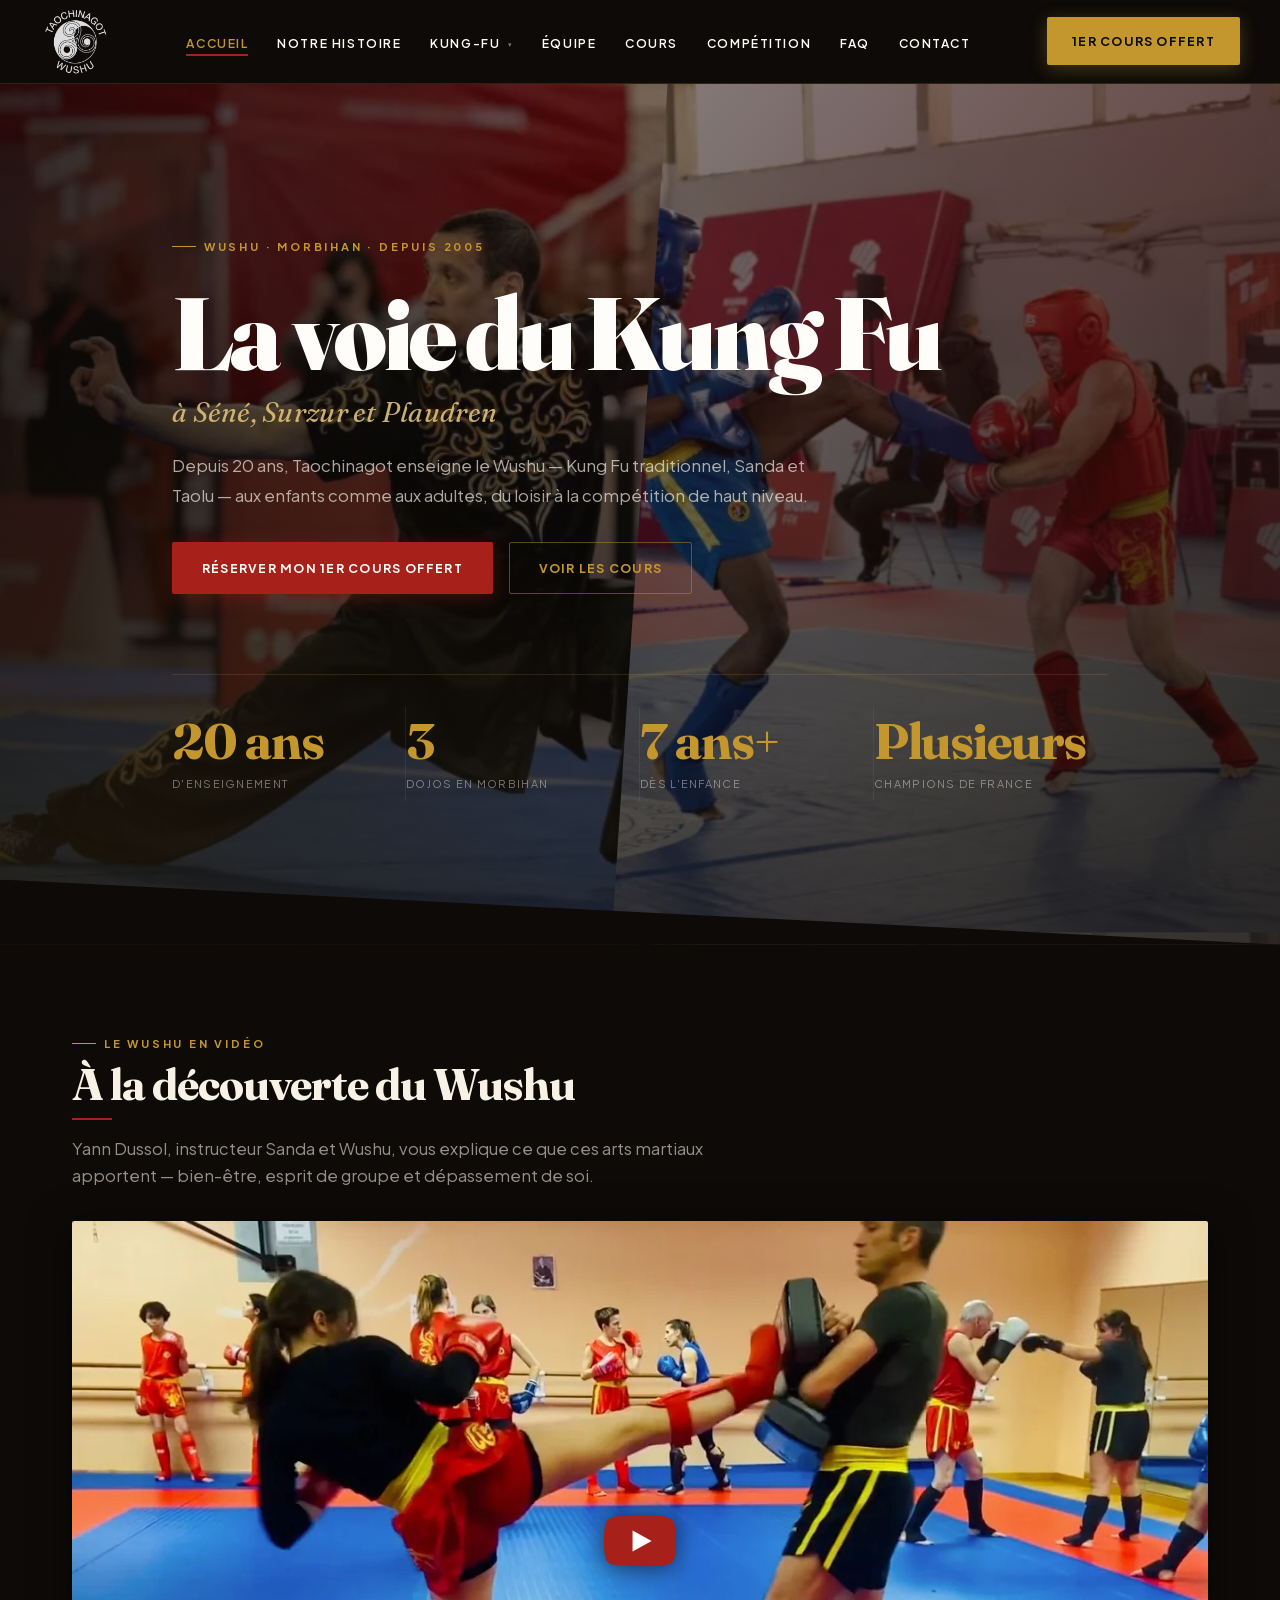
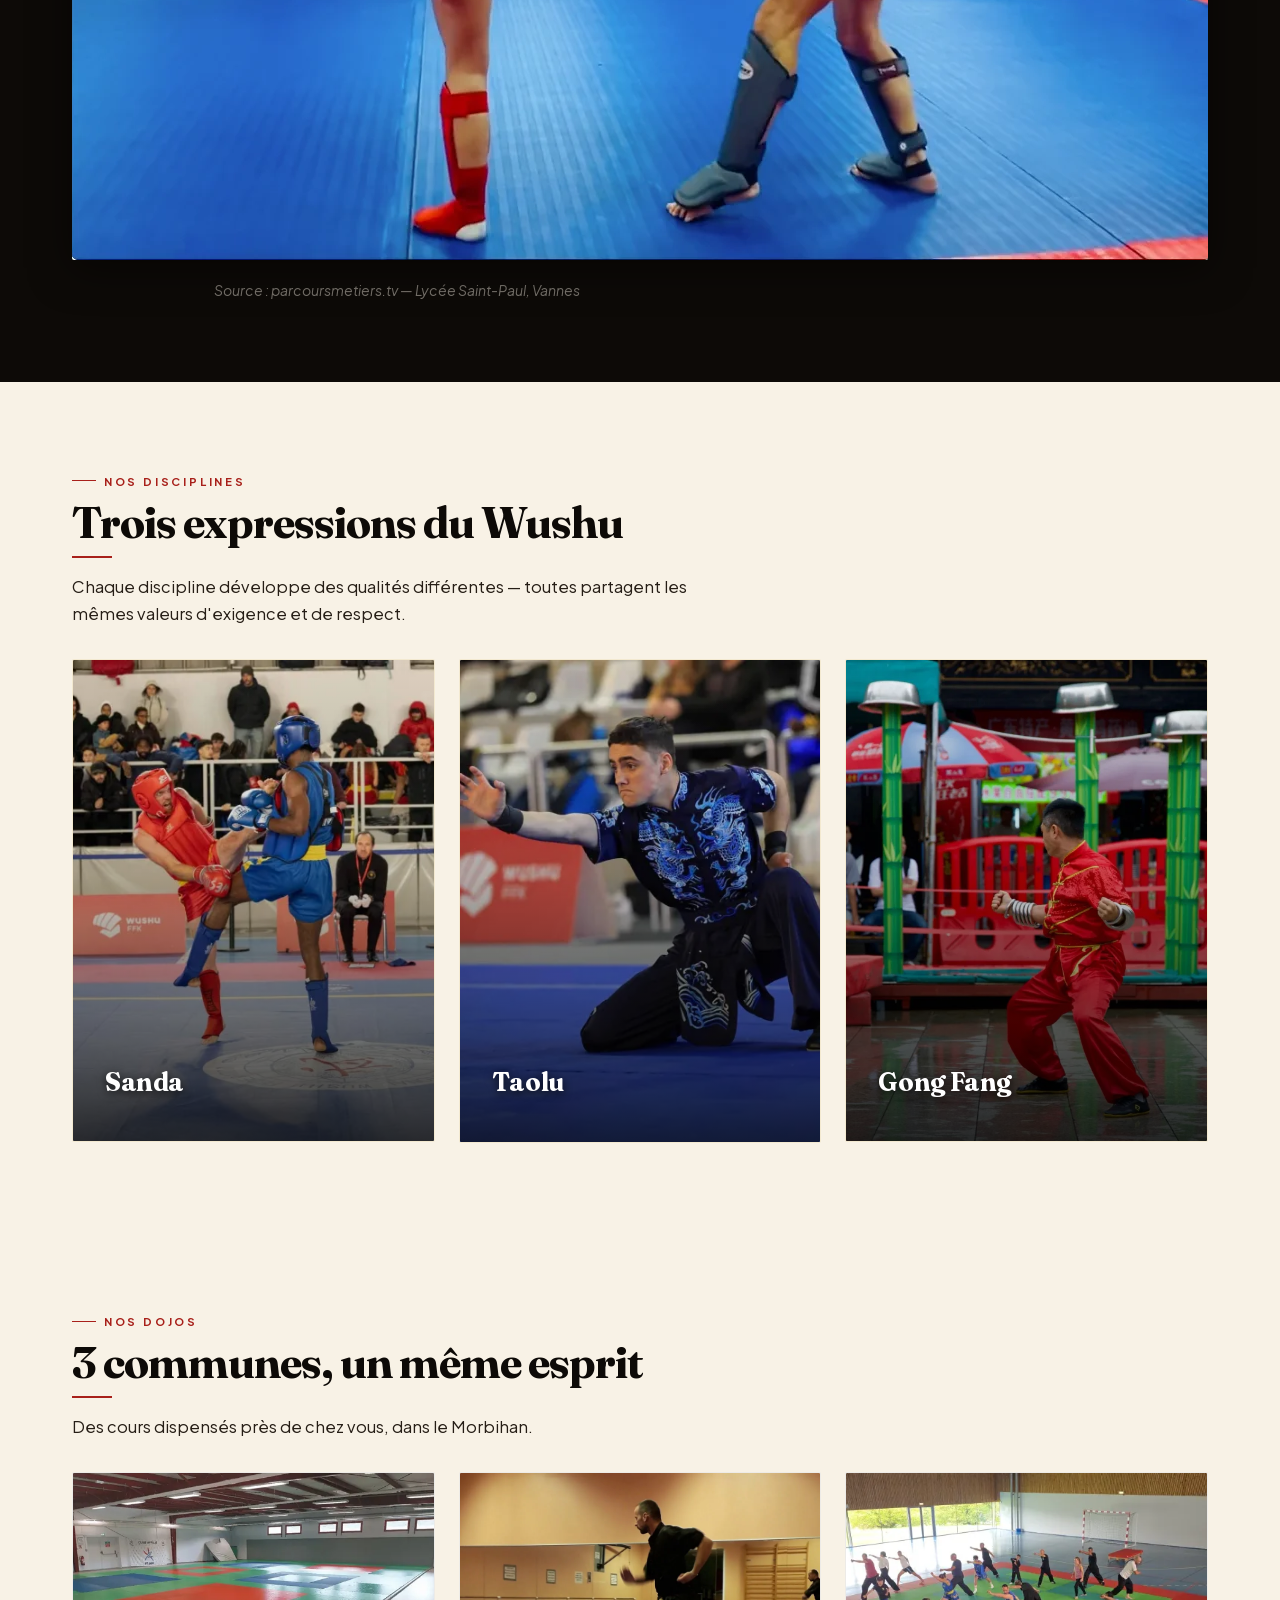
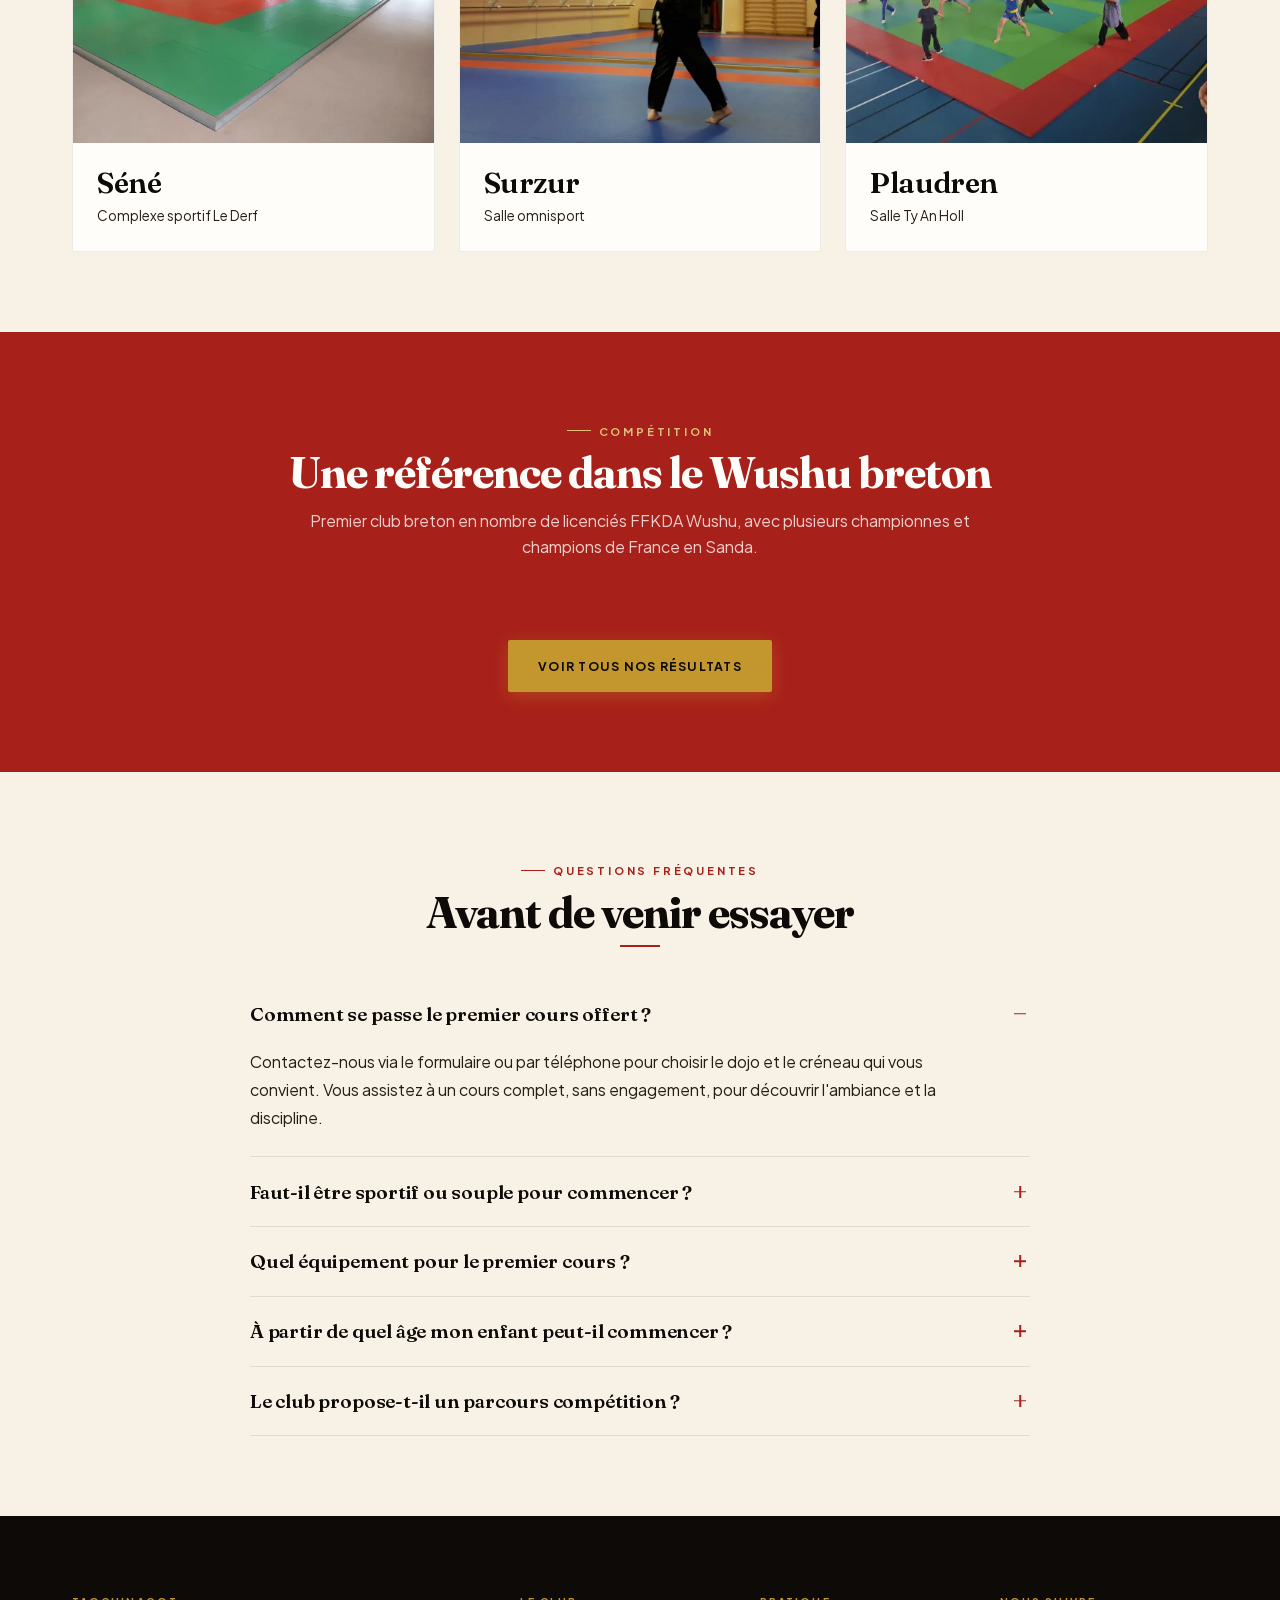
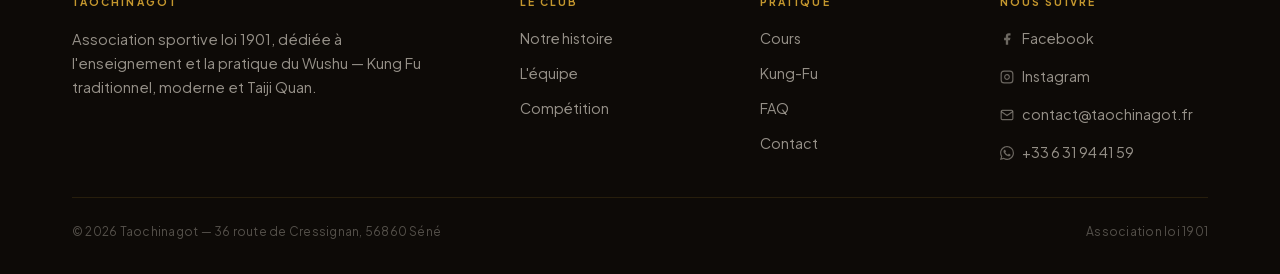
==== commit 456fee0a: "refactor: menu Compétition simplifié — lien direct sans dropdown années Le filtre par année est déso" ====
--- a/index.html
+++ b/index.html
@@ -13,7 +13,9 @@
 <meta property="og:title"       content="Taochinagot — Kung Fu Wushu à Séné, Surzur & Plaudren">
 <meta property="og:description" content="Club de Wushu Kung Fu traditionnel à Séné, Surzur et Plaudren (Morbihan). Sanda, Taolu, pour enfants et adultes. 1er cours offert.">
 <meta property="og:url"         content="https://devtaochinagot.github.io/taochinagot/">
-<meta property="og:image"       content="https://devtaochinagot.github.io/taochinagot/img/logo.webp">
+<meta property="og:image"       content="https://devtaochinagot.github.io/taochinagot/img/hero-sanda.webp">
+<meta property="og:image:width"  content="2048">
+<meta property="og:image:height" content="1366">
 <link rel="canonical" href="https://devtaochinagot.github.io/taochinagot/">
 <meta name="theme-color" content="#0d0a07">
 <link rel="preload" href="img/hero-tao-800.webp" as="image" fetchpriority="high" imagesrcset="img/hero-tao-800.webp 1x, img/hero-tao.webp 2x">
@@ -31,22 +33,32 @@
   "image": "https://devtaochinagot.github.io/taochinagot/img/sanda-competition.webp",
   "sport": "Wushu",
   "email": "contact@taochinagot.fr",
+  "telephone": "+33631944159",
+  "foundingDate": "2005",
+  "priceRange": "€€",
+  "areaServed": { "@type": "AdministrativeArea", "name": "Morbihan" },
+  "sameAs": ["https://www.facebook.com/taochinagot", "https://www.instagram.com/taochinagot_/"],
   "location": [
     {
       "@type": "Place",
       "name": "Complexe sportif Le Derf — Séné",
-      "address": { "@type": "PostalAddress", "addressLocality": "Séné", "postalCode": "56860", "addressCountry": "FR" }
+      "address": { "@type": "PostalAddress", "addressLocality": "Séné", "postalCode": "56860", "addressRegion": "Bretagne", "addressCountry": "FR" }
     },
     {
       "@type": "Place",
       "name": "Salle omnisport — Surzur",
-      "address": { "@type": "PostalAddress", "addressLocality": "Surzur", "postalCode": "56450", "addressCountry": "FR" }
+      "address": { "@type": "PostalAddress", "addressLocality": "Surzur", "postalCode": "56450", "addressRegion": "Bretagne", "addressCountry": "FR" }
     },
     {
       "@type": "Place",
       "name": "Salle Ty An Holl — Plaudren",
-      "address": { "@type": "PostalAddress", "addressLocality": "Plaudren", "postalCode": "56420", "addressCountry": "FR" }
+      "address": { "@type": "PostalAddress", "addressLocality": "Plaudren", "postalCode": "56420", "addressRegion": "Bretagne", "addressCountry": "FR" }
     }
+  ],
+  "openingHoursSpecification": [
+    { "@type": "OpeningHoursSpecification", "dayOfWeek": "Monday",    "opens": "18:45", "closes": "21:30" },
+    { "@type": "OpeningHoursSpecification", "dayOfWeek": "Wednesday", "opens": "18:00", "closes": "21:00" },
+    { "@type": "OpeningHoursSpecification", "dayOfWeek": "Thursday",  "opens": "18:00", "closes": "22:00" }
   ]
 }
 </script>
@@ -73,19 +85,7 @@
       </li>
       <li><a href="pages/equipe.html">Équipe</a></li>
       <li><a href="pages/cours.html">Cours</a></li>
-      <li class="has-dropdown">
-        <a href="pages/competition.html">Compétition <span class="dropdown-arrow">▾</span></a>
-        <ul class="dropdown">
-          <li><a href="pages/competition.html#evenements">Événements à venir</a></li>
-          <li class="dropdown-divider"></li>
-          <li><a href="pages/competition.html#2026">2026</a></li>
-          <li><a href="pages/competition.html#2025">2025</a></li>
-          <li><a href="pages/competition.html#2024">2024</a></li>
-          <li><a href="pages/competition.html#2023">2023</a></li>
-          <li><a href="pages/competition.html#2022">2022</a></li>
-          <li><a href="pages/competition.html#2021">2021</a></li>
-        </ul>
-      </li>
+      <li><a href="pages/competition.html">Compétition</a></li>
       <li><a href="pages/faq.html">FAQ</a></li>
       <li><a href="pages/contact.html">Contact</a></li>
     </ul>
@@ -118,29 +118,7 @@
     </li>
     <li><a href="pages/equipe.html">Équipe</a></li>
     <li><a href="pages/cours.html">Cours</a></li>
-    <li class="mobile-has-sub">
-
-      <span class="mobile-parent-row"><a href="pages/competition.html">Compétition</a><button class="mobile-toggle" aria-expanded="false" aria-label="Sous-menu Compétition">▾</button></span>
-
-      <ul class="mobile-sub-list">
-
-        <li><a href="pages/competition.html#evenements">Événements à venir</a></li>
-
-        <li><a href="pages/competition.html#2026">2026</a></li>
-
-        <li><a href="pages/competition.html#2025">2025</a></li>
-
-        <li><a href="pages/competition.html#2024">2024</a></li>
-
-        <li><a href="pages/competition.html#2023">2023</a></li>
-
-        <li><a href="pages/competition.html#2022">2022</a></li>
-
-        <li><a href="pages/competition.html#2021">2021</a></li>
-
-      </ul>
-
-    </li>
+    <li><a href="pages/competition.html">Compétition</a></li>
     <li><a href="pages/faq.html">FAQ</a></li>
     <li><a href="pages/contact.html">Contact</a></li>
   </ul>
--- a/css/style.min.css
+++ b/css/style.min.css
@@ -1 +1 @@
-@font-face{font-family:Fraunces;font-style:italic;font-weight:300 900;font-display:swap;src:url('../fonts/fraunces-italic-latin-ext.woff2') format('woff2');unicode-range:U+0100-02BA,U+02BD-02C5,U+02C7-02CC,U+02CE-02D7,U+02DD-02FF,U+0304,U+0308,U+0329,U+1D00-1DBF,U+1E00-1E9F,U+1EF2-1EFF,U+2020,U+20A0-20AB,U+20AD-20C0,U+2113,U+2C60-2C7F,U+A720-A7FF}@font-face{font-family:Fraunces;font-style:italic;font-weight:300 900;font-display:swap;src:url('../fonts/fraunces-italic-latin.woff2') format('woff2');unicode-range:U+0000-00FF,U+0131,U+0152-0153,U+02BB-02BC,U+02C6,U+02DA,U+02DC,U+0304,U+0308,U+0329,U+2000-206F,U+20AC,U+2122,U+2191,U+2193,U+2212,U+2215,U+FEFF,U+FFFD}@font-face{font-family:Fraunces;font-style:normal;font-weight:300 900;font-display:swap;src:url('../fonts/fraunces-normal-latin-ext.woff2') format('woff2');unicode-range:U+0100-02BA,U+02BD-02C5,U+02C7-02CC,U+02CE-02D7,U+02DD-02FF,U+0304,U+0308,U+0329,U+1D00-1DBF,U+1E00-1E9F,U+1EF2-1EFF,U+2020,U+20A0-20AB,U+20AD-20C0,U+2113,U+2C60-2C7F,U+A720-A7FF}@font-face{font-family:Fraunces;font-style:normal;font-weight:300 900;font-display:swap;src:url('../fonts/fraunces-normal-latin.woff2') format('woff2');unicode-range:U+0000-00FF,U+0131,U+0152-0153,U+02BB-02BC,U+02C6,U+02DA,U+02DC,U+0304,U+0308,U+0329,U+2000-206F,U+20AC,U+2122,U+2191,U+2193,U+2212,U+2215,U+FEFF,U+FFFD}@font-face{font-family:'Plus Jakarta Sans';font-style:italic;font-weight:400 700;font-display:swap;src:url('../fonts/plus-jakarta-sans-italic-latin-ext.woff2') format('woff2');unicode-range:U+0100-02BA,U+02BD-02C5,U+02C7-02CC,U+02CE-02D7,U+02DD-02FF,U+0304,U+0308,U+0329,U+1D00-1DBF,U+1E00-1E9F,U+1EF2-1EFF,U+2020,U+20A0-20AB,U+20AD-20C0,U+2113,U+2C60-2C7F,U+A720-A7FF}@font-face{font-family:'Plus Jakarta Sans';font-style:italic;font-weight:400 700;font-display:swap;src:url('../fonts/plus-jakarta-sans-italic-latin.woff2') format('woff2');unicode-range:U+0000-00FF,U+0131,U+0152-0153,U+02BB-02BC,U+02C6,U+02DA,U+02DC,U+0304,U+0308,U+0329,U+2000-206F,U+20AC,U+2122,U+2191,U+2193,U+2212,U+2215,U+FEFF,U+FFFD}@font-face{font-family:'Plus Jakarta Sans';font-style:normal;font-weight:400 700;font-display:swap;src:url('../fonts/plus-jakarta-sans-normal-latin-ext.woff2') format('woff2');unicode-range:U+0100-02BA,U+02BD-02C5,U+02C7-02CC,U+02CE-02D7,U+02DD-02FF,U+0304,U+0308,U+0329,U+1D00-1DBF,U+1E00-1E9F,U+1EF2-1EFF,U+2020,U+20A0-20AB,U+20AD-20C0,U+2113,U+2C60-2C7F,U+A720-A7FF}@font-face{font-family:'Plus Jakarta Sans';font-style:normal;font-weight:400 700;font-display:swap;src:url('../fonts/plus-jakarta-sans-normal-latin.woff2') format('woff2');unicode-range:U+0000-00FF,U+0131,U+0152-0153,U+02BB-02BC,U+02C6,U+02DA,U+02DC,U+0304,U+0308,U+0329,U+2000-206F,U+20AC,U+2122,U+2191,U+2193,U+2212,U+2215,U+FEFF,U+FFFD}:root{--ink:#0d0a07;--ink-soft:#261e16;--lacquer:#a8201a;--lacquer-deep:#7d1712;--gold:#c4972e;--gold-soft:#dfc07a;--paper:#f8f2e6;--paper-warm:#ede4d3;--jade:#3f5d4e;--white:#fffdf9;--font-display:'Fraunces',Georgia,serif;--font-body:'Plus Jakarta Sans',system-ui,sans-serif;--space-xs:0.5rem;--space-sm:1rem;--space-md:2rem;--space-lg:5rem;--space-xl:9rem;--max-width:1200px;--radius:2px}*,::after,::before{margin:0;padding:0;box-sizing:border-box}html{scroll-behavior:smooth}@media (prefers-reduced-motion:reduce){html{scroll-behavior:auto}*,::after,::before{animation-duration:0s!important;animation-iteration-count:1!important;transition-duration:0s!important}}body{font-family:var(--font-body);background:var(--paper);color:var(--ink);line-height:1.65;-webkit-font-smoothing:antialiased;overflow-x:hidden}img{max-width:100%;display:block}a{color:inherit;text-decoration:none}ul{list-style:none}h1,h2,h3,h4{font-family:var(--font-display);font-weight:900;line-height:1.08;letter-spacing:-.025em}h1{font-size:clamp(3rem, 8vw, 7.5rem);font-variation-settings:'opsz' 144,'wght' 900,'WONK' 1;letter-spacing:-.03em}h2{font-size:clamp(1.9rem, 3.5vw, 3rem);font-weight:700;font-variation-settings:'opsz' 72,'wght' 700,'WONK' 1;letter-spacing:-.022em}h3{font-size:clamp(1.25rem, 2.5vw, 1.85rem);font-weight:600;font-variation-settings:'opsz' 36,'wght' 600,'WONK' 0;letter-spacing:-.015em}p{max-width:65ch}.container{width:100%;max-width:var(--max-width);margin:0 auto;padding:0 var(--space-sm)}@media (min-width:768px){.container{padding:0 var(--space-md)}}section{padding:var(--space-lg) 0}a:focus-visible,button:focus-visible,input:focus-visible,textarea:focus-visible{outline:2px solid var(--gold);outline-offset:3px}.eyebrow{display:inline-flex;align-items:center;gap:.7em;font-family:var(--font-body);font-size:.7rem;font-weight:700;letter-spacing:.25em;text-transform:uppercase;color:var(--lacquer);margin-bottom:var(--space-xs)}.eyebrow::before{content:'';width:24px;height:1px;background:currentColor;flex-shrink:0}.skip-link{position:absolute;top:-4rem;left:1rem;background:var(--lacquer);color:#fff;padding:.5rem 1.1rem;border-radius:0 0 var(--radius) var(--radius);text-decoration:none;font-size:.9rem;font-family:var(--font-body);z-index:9999;transition:top .2s ease}.skip-link:focus{top:0;outline:0}.site-header{position:sticky;top:0;z-index:100;background:var(--ink);border-bottom:1px solid rgba(196,151,46,.18);transition:transform .28s ease}.site-header.header-hidden{transform:translateY(-100%)}.nav-bar{display:flex;align-items:center;justify-content:space-between;padding:.4rem 0}.logo{display:flex;align-items:center;gap:.6rem;font-family:var(--font-display);font-size:1.2rem;font-weight:700;color:var(--paper);letter-spacing:.02em;white-space:nowrap}.logo .logo-mark{width:70px!important;height:70px!important;min-width:70px;flex-shrink:0;aspect-ratio:1;object-fit:contain;filter:invert(1);mix-blend-mode:screen}.nav-links{display:none;align-items:center;gap:1rem}.nav-links a{font-size:.68rem;font-weight:600;letter-spacing:.14em;text-transform:uppercase;color:var(--white);position:relative;padding:.35rem 0;transition:color .2s ease;white-space:nowrap}.nav-cta{display:none}.nav-links a.active,.nav-links a:hover{color:var(--gold)}.nav-links a.active::after{content:'';position:absolute;bottom:0;left:0;width:100%;height:1.5px;background:var(--lacquer)}.nav-links li.has-dropdown{position:relative}.nav-links .dropdown{display:none;position:absolute;top:100%;left:50%;transform:translateX(-50%);background:var(--ink);border:1px solid rgba(196,151,46,.2);border-radius:var(--radius);padding:12px 0 .5rem;min-width:200px;list-style:none;z-index:200;box-shadow:0 12px 36px rgba(0,0,0,.6)}.nav-links .dropdown::before{content:'';position:absolute;top:-5px;left:50%;transform:translateX(-50%);border-left:5px solid transparent;border-right:5px solid transparent;border-bottom:5px solid rgba(196,151,46,.2)}.nav-links li.has-dropdown.open .dropdown,.nav-links li.has-dropdown:hover .dropdown{display:block}.nav-links .dropdown li a{display:block;padding:.6rem 1.3rem;white-space:nowrap;font-size:.7rem;letter-spacing:.12em}.nav-links .dropdown li a::after{display:none}.nav-links .dropdown li a:hover{background:rgba(255,255,255,.05);color:var(--gold)}.dropdown-arrow{font-size:.58em;opacity:.45;margin-left:4px;display:inline-block;transition:transform .25s ease}.has-dropdown.open .dropdown-arrow,.has-dropdown:hover .dropdown-arrow{transform:rotate(180deg)}.mobile-has-sub .mobile-parent-row{display:flex;align-items:center;justify-content:space-between}.mobile-toggle{background:0 0;border:none;color:rgba(248,242,230,.7);font-size:1.4rem;line-height:1;padding:0 .25rem;cursor:pointer;transition:transform .25s ease;flex-shrink:0}.mobile-has-sub.open .mobile-toggle{transform:rotate(180deg)}.mobile-menu .mobile-sub-list{display:none;flex-direction:column;gap:.6rem;margin-top:.75rem;padding-left:1.25rem;border-left:2px solid rgba(196,151,46,.3)}.mobile-has-sub.open .mobile-sub-list{display:flex}.mobile-sub-list a{font-size:clamp(1rem, 3.5vw, 1.35rem)!important;opacity:.75}.btn{display:inline-flex;align-items:center;justify-content:center;gap:.5em;font-family:var(--font-body);font-weight:700;font-size:.78rem;letter-spacing:.1em;text-transform:uppercase;padding:.9rem 1.8rem;border-radius:var(--radius);border:1.5px solid transparent;cursor:pointer;transition:transform .15s ease,box-shadow .15s ease,background .2s ease;white-space:nowrap}.btn:hover{transform:translateY(-2px)}.btn-primary{background:var(--lacquer);color:var(--white);box-shadow:0 4px 18px rgba(168,32,26,.35)}.btn-primary:hover{background:var(--lacquer-deep)}.btn-gold{background:var(--gold);color:var(--ink);box-shadow:0 4px 18px rgba(196,151,46,.32)}.btn-gold:hover{background:var(--gold-soft)}.btn-outline{background:0 0;border-color:rgba(196,151,46,.45);color:var(--gold)}.btn-outline:hover{border-color:var(--gold);background:rgba(196,151,46,.07)}.btn-outline-dark{background:0 0;border-color:rgba(13,10,7,.22);color:var(--ink)}.btn-outline-dark:hover{background:rgba(13,10,7,.05);border-color:var(--ink)}.burger{display:flex;flex-direction:column;justify-content:center;gap:5px;width:28px;height:24px;background:0 0;border:none;cursor:pointer;z-index:110;flex-shrink:0}.burger span{display:block;height:1.5px;background:var(--paper);transition:transform .25s ease,opacity .25s ease}.burger[aria-expanded=true] span:first-child{transform:translateY(6.5px) rotate(45deg)}.burger[aria-expanded=true] span:nth-child(2){opacity:0}.burger[aria-expanded=true] span:nth-child(3){transform:translateY(-6.5px) rotate(-45deg)}.mobile-menu{position:fixed;inset:0;background:var(--ink);z-index:99;display:flex;flex-direction:column;justify-content:flex-start;padding:5rem var(--space-md) var(--space-md);overflow-y:auto;-webkit-overflow-scrolling:touch;transform:translateX(100%);transition:transform .3s ease}.mobile-menu.open{transform:translateX(0)}.mobile-menu ul{display:flex;flex-direction:column;gap:1.25rem}.mobile-menu a{font-family:var(--font-display);font-size:clamp(1.6rem, 5vw, 2.2rem);font-variation-settings:'opsz' 36,'wght' 600,'WONK' 1;color:rgba(248,242,230,.85);letter-spacing:-.02em;line-height:1}.mobile-menu a.active{color:var(--gold)}.mobile-menu .btn{margin-top:2.5rem;align-self:flex-start}@media (min-width:1024px){.nav-links{display:flex;gap:1.8rem}.nav-links a{font-size:.76rem;letter-spacing:.13em}.nav-cta{display:inline-flex;flex-shrink:0;padding:.8rem 1.5rem;font-size:.78rem}.burger{display:none}.nav-bar{gap:3rem}.logo{font-size:1.3rem}}.hero{position:relative;background:var(--ink);color:var(--paper);padding:var(--space-xl) 0 calc(var(--space-lg) + 5vw);overflow:hidden}.hero::after{content:'';position:absolute;bottom:0;left:0;width:100%;height:calc(5vw + 1px);background:var(--ink);clip-path:polygon(0 0,0 100%,100% 100%);z-index:4;pointer-events:none}.hero-bg{position:absolute;inset:0;z-index:0}.hero-bg-panel{position:absolute;top:0;bottom:0;background-size:cover;background-position:center}.hero-bg-tao{left:0;right:0;width:100%;top:0;bottom:50%;clip-path:polygon(0 0,100% 0,100% 82%,0 100%);background-color:#1a1008;background-position:center 30%;background-image:url('../img/hero-tao-800.webp')}.hero-bg-sanda{left:0;right:0;width:100%;top:50%;bottom:0;clip-path:polygon(0 18%,100% 0,100% 100%,0 100%);background-color:#0f0a04;background-position:center 40%;background-image:url('../img/hero-sanda-800.webp')}@media (min-width:769px){.hero-bg-tao{background-image:image-set(url('../img/hero-tao-800.webp') 1x, url('../img/hero-tao.webp') 2x)}.hero-bg-sanda{background-image:image-set(url('../img/hero-sanda-800.webp') 1x, url('../img/hero-sanda.webp') 2x)}}@media (min-width:768px){.hero-bg-tao{left:0;right:auto;width:55%;top:0;bottom:0;clip-path:polygon(0 0,95% 0,87% 100%,0 100%);background-position:center}.hero-bg-sanda{left:auto;right:0;width:55%;top:0;bottom:0;clip-path:polygon(13% 0,100% 0,100% 100%,5% 100%);background-position:center}}.hero-overlay{position:absolute;inset:0;z-index:1;background:linear-gradient(to right,rgba(13,10,7,.72) 0,rgba(13,10,7,.45) 45%,rgba(13,10,7,.45) 55%,rgba(13,10,7,.65) 100%),linear-gradient(to bottom,rgba(13,10,7,.1) 0,rgba(13,10,7,.55) 100%)}.hero::before{content:'';position:absolute;inset:0;z-index:2;background:radial-gradient(ellipse at 92% 8%,rgba(168,32,26,.18) 0,transparent 48%),radial-gradient(ellipse at 4% 94%,rgba(196,151,46,.08) 0,transparent 42%);pointer-events:none}.hero-content{position:relative;z-index:3;max-width:1000px}.hero h1{color:var(--white);margin-bottom:1.5rem}.hero h1 em{font-style:italic;font-variation-settings:'opsz' 36,'wght' 400,'WONK' 0;color:var(--gold-soft);display:block;font-size:clamp(1rem, 3vw, 1.7rem);letter-spacing:.01em;margin-top:.6rem;opacity:.9}.hero-lede{font-size:1.05rem;color:rgba(248,242,230,.68);max-width:56ch;margin-bottom:var(--space-md);line-height:1.75}.hero-ctas{display:flex;flex-wrap:wrap;gap:1rem;margin-bottom:var(--space-lg)}.hero-stats{display:grid;grid-template-columns:repeat(2,1fr);border-top:1px solid rgba(196,151,46,.18);padding-top:var(--space-md)}.hero-stats>div{padding:var(--space-xs) var(--space-sm) var(--space-xs) 0;border-right:1px solid rgba(196,151,46,.12)}.hero-stats>div:last-child{border-right:none}.hero-stats>div:nth-child(2){border-right:none}.hero-stats>div:nth-child(3){border-right:1px solid rgba(196,151,46,.12)}.hero-stats>div:nth-child(3),.hero-stats>div:nth-child(4){margin-top:var(--space-sm);padding-top:var(--space-sm);border-top:1px solid rgba(196,151,46,.12)}@media (min-width:768px){.hero-stats{grid-template-columns:repeat(4,1fr)}.hero-stats>div:nth-child(2){border-right:1px solid rgba(196,151,46,.12)}.hero-stats>div:nth-child(3),.hero-stats>div:nth-child(4){margin-top:0;padding-top:var(--space-xs);border-top:none}}.bg-ink .hero-stats{padding:0;justify-content:flex-start;gap:3rem;flex-wrap:wrap}.stat-number{font-family:var(--font-display);font-size:clamp(2rem, 4vw, 3.2rem);font-variation-settings:'opsz' 72,'wght' 700,'WONK' 1;color:var(--gold);line-height:1;letter-spacing:-.025em}.stat-label{font-size:.68rem;letter-spacing:.12em;text-transform:uppercase;color:rgba(248,242,230,.45);margin-top:.55rem}.profile-split{display:grid;gap:1.5rem;grid-template-columns:1fr;max-width:860px}@media (min-width:768px){.profile-split{grid-template-columns:1fr 1fr}}.profile-card{background:var(--white);border:1px solid rgba(13,10,7,.06);border-left:3px solid var(--lacquer);border-radius:var(--radius);padding:var(--space-md);position:relative;transition:transform .2s ease,box-shadow .2s ease}.profile-card:hover{transform:translateY(-3px);box-shadow:0 18px 40px rgba(13,10,7,.1)}.profile-card h3{margin-bottom:.7rem}.profile-card p{color:var(--ink-soft);margin-bottom:1.5rem}.profile-card .tag{display:inline-block;font-size:.65rem;font-weight:700;letter-spacing:.15em;text-transform:uppercase;color:var(--lacquer);margin-bottom:.9rem}.section-head{margin-bottom:var(--space-md)}.section-head.center{margin-left:auto;margin-right:auto;text-align:center}.section-head.center .eyebrow{justify-content:center}.section-head p{color:var(--ink-soft);margin-top:.9rem;font-size:1.03rem;max-width:640px}.section-head.center p{margin-left:auto;margin-right:auto}.bg-ink{background:var(--ink);color:var(--paper)}.bg-paper-warm{background:var(--paper-warm)}.bg-ink .section-head p{color:rgba(248,242,230,.58)}.bg-ink .eyebrow{color:var(--gold)}.bg-ink .eyebrow::before{background:var(--gold)}.section-head h2::after{content:'';display:block;width:2.5rem;height:2px;background:var(--lacquer);margin-top:.6rem}.section-head.center h2::after{margin-left:auto;margin-right:auto}.bg-ink .section-head h2::after{display:none}.card-grid{display:grid;gap:1.5rem;grid-template-columns:1fr}@media (min-width:768px){.card-grid{grid-template-columns:repeat(3,1fr)}}.discipline-card{background:var(--white);border:1px solid rgba(196,151,46,.2);border-radius:var(--radius);padding:var(--space-md);display:flex;flex-direction:column;transition:border-color .25s ease,background .25s ease}.discipline-card:hover{border-color:rgba(196,151,46,.55);background:var(--white)}.discipline-card--photo{padding:0;position:relative;overflow:hidden;aspect-ratio:3/4}.discipline-card-bg{position:absolute;inset:0;width:100%;height:100%;object-fit:cover;display:block;transition:transform .45s ease}.discipline-card--photo.is-active .discipline-card-bg,.discipline-card--photo:hover .discipline-card-bg{transform:scale(1.04)}.discipline-card-overlay{position:absolute;inset:0;display:flex;flex-direction:column;justify-content:flex-end;padding:var(--space-md);background:linear-gradient(to top,rgba(0,0,0,.78) 0,rgba(0,0,0,.18) 55%,transparent 100%);transition:background .35s ease}.discipline-card--photo .discipline-card-overlay h3{color:#fff;margin-bottom:0;font-size:clamp(1.3rem, 2vw, 1.8rem);text-shadow:0 2px 8px rgba(0,0,0,.8)}.discipline-card--photo .discipline-card-overlay p{color:#fff;font-family:var(--font-body);font-size:1.05rem;font-weight:700;line-height:1.6;margin:.8rem 0 0;max-height:0;overflow:hidden;opacity:0;text-shadow:0 2px 6px rgba(0,0,0,.9);transition:max-height .4s ease,opacity .35s ease}.discipline-card--photo.is-active .discipline-card-overlay,.discipline-card--photo:hover .discipline-card-overlay{background:linear-gradient(to top,rgba(0,0,0,.92) 0,rgba(0,0,0,.55) 60%,rgba(0,0,0,.1) 100%)}.discipline-card--photo.is-active .discipline-card-overlay p,.discipline-card--photo:hover .discipline-card-overlay p{max-height:10rem;opacity:1}.discipline-card--photo::before{content:'';position:absolute;left:0;top:0;bottom:0;width:4px;background:var(--lacquer);z-index:5;opacity:0;transition:opacity .25s ease}.discipline-card--photo.is-active::before,.discipline-card--photo:hover::before{opacity:1}.discipline-card-overlay a{color:var(--gold-soft);font-size:.85rem;margin-top:.5rem;display:inline-block}.discipline-card h3{color:var(--ink);margin-bottom:.8rem;font-size:clamp(1.4rem, 2.5vw, 2rem);font-variation-settings:'opsz' 36,'wght' 700,'WONK' 1}.discipline-card p{color:rgba(13,10,7,.62);font-size:.93rem;margin-bottom:1.3rem;flex:1;max-width:none}.discipline-card a{font-size:.7rem;font-weight:700;letter-spacing:.14em;text-transform:uppercase;color:var(--gold);display:inline-flex;align-items:center;align-self:flex-start;border-bottom:1px solid transparent;padding-bottom:2px;transition:border-color .2s ease}.discipline-card a:hover{border-color:var(--gold)}.dojo-grid{display:grid;gap:1.5rem;grid-template-columns:1fr}@media (min-width:768px){.dojo-grid{grid-template-columns:repeat(3,1fr)}}.dojo-card{background:var(--white);border-radius:var(--radius);overflow:hidden;border:1px solid rgba(13,10,7,.07);display:block;text-decoration:none;color:inherit;position:relative;transition:box-shadow .2s,transform .2s}.dojo-card:hover{box-shadow:0 6px 24px rgba(13,10,7,.18);transform:translateY(-3px)}.dojo-hover-panel{position:absolute;inset:0;background:rgba(13,10,7,.93);color:var(--white);padding:1.6rem 1.5rem;display:flex;flex-direction:column;gap:.9rem;opacity:0;transition:opacity .22s ease;z-index:2}.dojo-card.is-active .dojo-hover-panel,.dojo-card:hover .dojo-hover-panel{opacity:1}.dojo-hover-discipline{font-family:var(--font-display);font-size:1.05rem;font-weight:600;color:var(--gold);margin:0;letter-spacing:.02em}.dojo-hover-slots{list-style:none;padding:0;margin:0;display:flex;flex-direction:column;gap:.55rem;flex:1}.dojo-hover-slots li{display:flex;align-items:center;gap:.5rem;font-size:.85rem;flex-wrap:wrap}.dojo-hover-day{font-weight:700;min-width:4.5rem;color:rgba(255,255,255,.75)}.dojo-hover-public{font-size:.72rem;font-weight:700;letter-spacing:.06em;text-transform:uppercase;padding:.15em .5em;border-radius:2px}.dojo-hover-public--enfants{background:rgba(196,151,46,.25);color:var(--gold-soft)}.dojo-hover-public--adultes{background:rgba(168,32,26,.25);color:#e07070}.dojo-hover-cta{font-size:.82rem;font-weight:700;color:var(--gold);letter-spacing:.04em;margin-top:auto}.dojo-card .dojo-image{aspect-ratio:4/3;background:linear-gradient(135deg,var(--paper-warm),var(--gold-soft));display:flex;align-items:center;justify-content:center;color:rgba(168,32,26,.35);font-family:var(--font-body);font-size:.68rem;font-weight:700;letter-spacing:.14em;text-transform:uppercase;overflow:hidden}.dojo-card .dojo-image img{width:100%;height:100%;object-fit:cover;display:block}.dojo-card .dojo-body{padding:1.5rem}.dojo-card h3{margin-bottom:.35rem}.dojo-card .dojo-meta{font-size:.85rem;color:var(--ink-soft)}.highlight-banner{background:var(--lacquer);color:var(--white);text-align:center}.highlight-banner h2{color:var(--white);margin-bottom:.7rem}.highlight-banner p{color:rgba(255,253,250,.8);margin:0 auto}.faq-list{max-width:780px;margin:0 auto}.faq-item{border-bottom:1px solid rgba(13,10,7,.1)}.faq-question{width:100%;display:flex;align-items:center;justify-content:space-between;gap:1.5rem;background:0 0;border:none;text-align:left;font-family:var(--font-display);font-size:clamp(1rem, 2vw, 1.2rem);font-weight:600;font-variation-settings:'opsz' 24,'wght' 600,'WONK' 0;color:var(--ink);padding:1.4rem 0;cursor:pointer;letter-spacing:-.01em}.faq-question .icon{flex-shrink:0;width:20px;height:20px;position:relative}.faq-question .icon::after,.faq-question .icon::before{content:'';position:absolute;background:var(--lacquer);top:50%;left:50%;transform:translate(-50%,-50%)}.faq-question .icon::before{width:12px;height:1.5px}.faq-question .icon::after{width:1.5px;height:12px;transition:transform .25s ease}.faq-item.open .icon::after{transform:translate(-50%,-50%) rotate(90deg) scaleY(0)}.faq-answer{max-height:0;overflow:hidden;transition:max-height .35s ease}.faq-item.open .faq-answer{max-height:500px}.faq-answer p{padding-bottom:1.5rem;color:var(--ink-soft);line-height:1.75;max-width:66ch}.site-footer{background:var(--ink);color:rgba(248,242,230,.58);padding:var(--space-lg) 0 var(--space-md)}.footer-grid{display:grid;gap:var(--space-md);grid-template-columns:1fr;margin-bottom:var(--space-md)}@media (min-width:768px){.footer-grid{grid-template-columns:2fr 1fr 1fr 1fr}}.footer-grid h4{font-family:var(--font-body);font-size:.65rem;font-weight:700;text-transform:uppercase;letter-spacing:.2em;color:var(--gold);margin-bottom:1.2rem}.footer-grid ul{display:flex;flex-direction:column;gap:.7rem;font-size:.9rem}.footer-grid ul a{transition:color .2s ease}.footer-grid ul a:hover{color:var(--gold)}.footer-grid>div:first-child p{max-width:38ch;font-size:.92rem;line-height:1.65}.footer-social{gap:.9rem!important}.footer-social a{display:flex;align-items:center;gap:.5rem;transition:color .2s}.footer-social a:hover{color:var(--gold)}.footer-social svg{flex-shrink:0;opacity:.7}.contact-socials{margin-top:2rem;padding-top:1.5rem;border-top:1px solid rgba(63,93,78,.18)}.contact-socials h3{font-family:var(--font-body);font-size:.65rem;font-weight:700;text-transform:uppercase;letter-spacing:.2em;color:var(--jade);margin-bottom:1rem}.contact-socials ul{display:flex;flex-direction:column;gap:.75rem;list-style:none;font-size:.9rem}.contact-socials a{display:flex;align-items:center;gap:.6rem;color:var(--ink-soft);font-weight:500;transition:color .2s}.contact-socials a:hover{color:var(--jade)}.contact-socials svg{flex-shrink:0;color:var(--jade)}.footer-bottom{border-top:1px solid rgba(196,151,46,.14);padding-top:1.5rem;display:flex;flex-wrap:wrap;justify-content:space-between;gap:.8rem;font-size:.75rem;color:rgba(248,242,230,.3);letter-spacing:.02em}.placeholder-page{background:var(--paper);padding:var(--space-xl) 0;text-align:center;min-height:50vh;display:flex;align-items:center}.placeholder-page .container{max-width:600px}.placeholder-page p{margin:0 auto var(--space-md);color:var(--ink-soft)}.page-hero{position:relative;background:var(--ink);color:var(--paper);padding:var(--space-xl) 0 calc(var(--space-lg) + 4vw);text-align:center;overflow:hidden}.page-hero::after{content:'';position:absolute;bottom:0;left:0;width:100%;height:calc(4vw + 2px);background:var(--paper);clip-path:polygon(0 0,0 100%,100% 100%);z-index:4;pointer-events:none}.page-hero h1{color:var(--white);font-size:clamp(2.4rem, 6vw, 5rem);font-variation-settings:'opsz' 72,'wght' 900,'WONK' 1}.page-hero p{color:rgba(248,242,230,.65);margin:1rem auto 0;max-width:56ch;font-size:1.05rem}.breadcrumb{font-family:var(--font-body);font-size:.68rem;color:var(--gold);letter-spacing:.22em;text-transform:uppercase;margin-bottom:1rem;opacity:.8}.mt-lg{margin-top:var(--space-lg)}.cta-lede{max-width:52ch;margin:.6rem auto 1.8rem}.coach-grid{display:grid;gap:1.25rem;grid-template-columns:1fr}.coach-card{background:var(--white);border:1px solid rgba(13,10,7,.08);border-radius:var(--radius);overflow:hidden;display:flex;flex-direction:column;transition:box-shadow .2s ease}.coach-card:hover{box-shadow:0 8px 32px rgba(13,10,7,.11)}.coach-photo{width:100%;aspect-ratio:4/3;flex:none;background:linear-gradient(160deg,var(--ink-soft) 0,var(--ink) 100%);position:relative;overflow:hidden}.coach-photo img{position:absolute;inset:0;width:100%;height:100%;object-fit:cover;object-position:center top}.coach-photo-placeholder{position:absolute;inset:0;display:flex;align-items:center;justify-content:center;font-family:var(--font-display);font-size:4rem;font-variation-settings:'opsz' 72,'wght' 300,'WONK' 1;color:rgba(196,151,46,.15);letter-spacing:.02em;user-select:none}.coach-dojo-badge{display:inline-block;font-size:.62rem;font-weight:700;letter-spacing:.12em;text-transform:uppercase;color:var(--gold);background:rgba(196,151,46,.1);border:1px solid rgba(196,151,46,.28);padding:.22em .6em;border-radius:2px}.coach-body{flex:1;padding:1.5rem 1.75rem;display:flex;flex-direction:column}.coach-header{display:flex;align-items:center;flex-wrap:wrap;gap:.65rem;margin-bottom:.2rem}.coach-body h3{font-size:1.35rem;margin-bottom:0}.coach-role{font-size:.7rem;font-weight:700;color:var(--lacquer);text-transform:uppercase;letter-spacing:.12em;margin-bottom:.75rem}.coach-bio{font-size:.88rem;color:rgba(13,10,7,.68);line-height:1.7;margin-bottom:1rem}.coach-details{display:grid;grid-template-columns:1fr;gap:1.25rem;margin-top:auto}.coach-parcours{border-top:1px solid rgba(13,10,7,.07);padding-top:.75rem;display:flex;flex-direction:column;gap:.4rem}.coach-parcours-label{font-size:.62rem;font-weight:700;letter-spacing:.12em;text-transform:uppercase;color:var(--lacquer);margin-bottom:.2rem}.coach-highlight{display:flex;align-items:baseline;gap:.55rem;font-size:.8rem;color:rgba(13,10,7,.7);line-height:1.4}.coach-highlight::before{content:'';flex-shrink:0;width:4px;height:4px;background:var(--gold);position:relative;top:-1px;border-radius:50%}.coach-card--featured{border-color:rgba(196,151,46,.25)}.coach-card--featured .coach-photo{background:linear-gradient(160deg,var(--lacquer) 0,var(--ink) 100%)}.coach-card--featured .coach-dojo-badge{background:rgba(196,151,46,.15);border-color:rgba(196,151,46,.45)}@media (min-width:768px){.coach-card{flex-direction:row}.coach-photo{flex:0 0 190px;width:190px;aspect-ratio:auto}.coach-details{grid-template-columns:1fr 1fr}}.contact-grid{display:grid;gap:var(--space-lg);grid-template-columns:1fr}@media (min-width:1024px){.contact-grid{grid-template-columns:1.3fr 1fr}}.contact-form-col>p{color:var(--ink-soft);margin-bottom:1.5rem}.contact-form-col>p+p{font-size:.92rem}.contact-form{display:flex;flex-direction:column;gap:1.2rem}.form-row{display:flex;flex-direction:column;gap:.45rem}.form-row label{font-size:.78rem;font-weight:600;color:var(--ink);letter-spacing:.03em}.form-row input,.form-row select,.form-row textarea{font-family:var(--font-body);font-size:.95rem;padding:.8rem 1rem;border:1.5px solid rgba(13,10,7,.14);border-radius:var(--radius);background:var(--white);color:var(--ink);resize:vertical;transition:border-color .2s ease}.form-row input:focus,.form-row select:focus,.form-row textarea:focus{border-color:var(--lacquer);outline:0}.form-row-split{display:grid;grid-template-columns:1fr;gap:1rem}@media (min-width:480px){.form-row-split{grid-template-columns:1fr 1fr}}.contact-form .btn{align-self:flex-start;margin-top:.5rem}.location-card{background:var(--white);border:1px solid rgba(13,10,7,.07);border-left:3px solid var(--gold);border-radius:var(--radius);padding:1.2rem 1.4rem;margin-bottom:1rem}.location-card h3{margin-bottom:.35rem;font-size:1.2rem}.location-card .dojo-meta{font-size:.88rem;color:var(--ink-soft);margin:0}.location-card--accent{background:var(--ink);border-left-color:var(--lacquer)}.location-card--accent h3{color:var(--gold)}.location-card--accent .dojo-meta{color:rgba(248,242,230,.58)}.timeline-section{padding-bottom:var(--space-xl)}.timeline{position:relative;padding-left:6rem}.timeline::before{content:'';position:absolute;left:.9rem;top:.6rem;bottom:0;width:2px;background:linear-gradient(to bottom,var(--gold),rgba(196,151,46,.15))}@media (prefers-reduced-motion:no-preference){.timeline::before{transform-origin:top center;transform:scaleY(0);transition:transform 1.8s cubic-bezier(.25, .46, .45, .94)}.timeline.line-visible::before{transform:scaleY(1)}}.timeline-item{position:relative;padding-bottom:var(--space-lg)}.timeline-item--last{padding-bottom:0}.timeline-marker{position:absolute;left:-6rem;top:.35rem;width:6rem;display:flex;align-items:center;justify-content:flex-start;padding-left:.5rem}.timeline-marker::before{content:'';display:block;width:10px;height:10px;border-radius:50%;background:var(--gold);flex-shrink:0;box-shadow:0 0 0 3px rgba(196,151,46,.2)}.timeline-item--highlight .timeline-marker::before{width:14px;height:14px;background:var(--lacquer);box-shadow:0 0 0 4px rgba(168,32,26,.25)}.timeline-year{display:none}.timeline-content{padding-top:.1rem}.timeline-content h3{font-size:1.3rem;color:var(--ink);margin-bottom:.6rem}.timeline-content p{font-size:.97rem;line-height:1.75;color:rgba(13,10,7,.65);margin-bottom:.8rem}.timeline-content p:last-of-type{margin-bottom:0}.timeline-content .btn{margin-top:1.2rem}.timeline-content--with-video{display:flex;flex-direction:column;gap:1.5rem;align-items:flex-start}.timeline-text{flex:1;min-width:0}.timeline-video{width:100%;flex:none;border-radius:var(--radius);overflow:hidden;display:block}@media (min-width:768px){.timeline-content--with-video{flex-direction:row}.timeline-video{flex:0 0 390px;width:390px}}.timeline-content strong{color:var(--ink);font-weight:600}@media (min-width:768px){.timeline{padding-left:11rem}.timeline::before{left:7.5rem}.timeline-marker{left:-11rem;width:11rem;justify-content:flex-end;padding-left:0;padding-right:0}.timeline-marker::before{position:absolute;left:7.5rem;transform:translateX(-50%)}.timeline-item--highlight .timeline-marker::before{left:7.5rem;transform:translateX(-50%)}.timeline-year{display:block;font-family:var(--font-display);font-size:.78rem;font-weight:700;letter-spacing:.08em;color:var(--gold);white-space:nowrap;text-align:right;padding-right:4.5rem}.timeline-item--highlight .timeline-year{color:var(--gold-soft)}}.president-message{max-width:780px;margin-top:var(--space-lg);padding-top:var(--space-md);border-top:1px solid rgba(13,10,7,.1)}.president-message p{font-size:.97rem;line-height:1.8;color:var(--ink-soft);margin-bottom:1.1rem}.president-list{list-style:none;margin:.2rem 0 1.4rem 0;display:flex;flex-direction:column;gap:.6rem}.president-list li{display:flex;align-items:baseline;gap:.75rem;font-size:.97rem;color:var(--ink-soft);line-height:1.6;padding-left:1.2rem;position:relative}.president-list li::before{content:'';position:absolute;left:0;top:.6em;width:5px;height:5px;background:var(--gold);border-radius:50%;flex-shrink:0}.president-signature{margin-top:2rem;padding-top:1.4rem;border-top:2px solid var(--gold);display:flex;flex-direction:column;gap:.2rem;max-width:260px}.president-name{font-family:var(--font-display);font-size:1.15rem;font-weight:700;color:var(--ink)}.president-title{font-size:.78rem;font-weight:600;letter-spacing:.08em;text-transform:uppercase;color:var(--gold)}.tarifs-grid{max-width:580px;border:1px solid rgba(248,242,230,.12);border-radius:var(--radius);overflow:hidden;margin-bottom:1.2rem}.tarif-row{display:flex;justify-content:space-between;align-items:center;padding:.95rem 1.4rem;border-bottom:1px solid rgba(248,242,230,.07);font-size:.97rem;color:rgba(248,242,230,.8)}.tarif-row:last-child{border-bottom:none}.tarif-row--header{background:rgba(248,242,230,.06);color:rgba(248,242,230,.45);font-size:.7rem;font-weight:700;letter-spacing:.1em;text-transform:uppercase;padding:.7rem 1.4rem}.tarif-row--promo{background:rgba(196,151,46,.07)}.tarif-price{font-family:var(--font-display);font-size:1.15rem;font-weight:700;color:var(--gold-soft)}.tarif-row--header .tarif-price{font-family:var(--font-body);font-size:.7rem;color:rgba(248,242,230,.45);font-weight:700}.tarif-badge{display:inline-block;font-size:.6rem;font-weight:700;letter-spacing:.08em;text-transform:uppercase;color:var(--gold);border:1px solid var(--gold);padding:.1rem .4rem;border-radius:1px;margin-left:.5rem;vertical-align:middle}.tarif-note{font-size:.82rem;color:rgba(248,242,230,.4);font-style:italic}.planning-grid{display:grid;gap:1.5rem}@media (min-width:1024px){.planning-grid{grid-template-columns:repeat(3,1fr)}}.planning-card{border:1px solid rgba(196,151,46,.18);border-radius:var(--radius);overflow:hidden}.planning-header{display:flex;align-items:flex-start;gap:1rem;padding:1.2rem 1.4rem;background:rgba(196,151,46,.07);border-bottom:1px solid rgba(196,151,46,.15)}.planning-num{font-family:var(--font-display);font-size:2rem;font-weight:900;color:var(--gold);line-height:1;flex-shrink:0}.planning-header h3{font-size:1.2rem;color:var(--ink);margin-bottom:.2rem}.planning-lieu{font-size:.78rem;color:var(--ink-soft);opacity:.6;line-height:1.4;margin:0}.planning-slots{padding:.5rem 0}.planning-slot{display:flex;gap:1rem;align-items:flex-start;padding:.75rem 1.4rem;border-bottom:1px solid rgba(196,151,46,.08)}.planning-slot:last-child{border-bottom:none}.planning-slot--special{background:rgba(196,151,46,.05)}.planning-day{font-size:.72rem;font-weight:700;letter-spacing:.06em;text-transform:uppercase;color:var(--gold);min-width:4.5rem;flex-shrink:0;padding-top:.15rem;line-height:1.4}.planning-day small{display:block;font-weight:400;opacity:.7;letter-spacing:0;text-transform:none;font-size:.65rem}.planning-detail{display:flex;flex-direction:column;gap:.25rem}.planning-time{font-size:.88rem;font-weight:600;color:var(--ink)}.planning-public{font-size:.72rem;font-weight:600;letter-spacing:.04em;text-transform:uppercase;padding:.15rem .5rem;border-radius:1px;display:inline-block}.planning-public--enfants{background:rgba(63,93,78,.12);color:var(--jade)}.planning-public--adultes{background:rgba(168,32,26,.2);color:#e08080}.planning-public--armes{background:rgba(196,151,46,.2);color:var(--gold-soft)}.kf-etymology{max-width:780px}.kf-intro{font-size:1.05rem;line-height:1.75;color:var(--ink-soft);margin-bottom:var(--space-md)}.kf-terms{display:flex;flex-direction:column;gap:1.6rem;margin-bottom:var(--space-md)}.kf-term{display:flex;flex-direction:column;gap:.6rem;align-items:flex-start}.kf-char{font-size:3.5rem;line-height:1;font-family:serif;color:var(--lacquer);flex-shrink:0;width:3.5rem;text-align:center}.kf-term strong{display:block;font-family:var(--font-display);font-size:1.25rem;font-weight:700;margin-bottom:.3rem}.kf-term p{color:var(--ink-soft);font-size:.98rem;line-height:1.7;margin:0}.kf-wushu{display:flex;flex-direction:column;gap:1rem;align-items:center;background:var(--paper-warm);border-left:3px solid var(--gold);border-radius:var(--radius);padding:1.4rem 1.6rem}.kf-wushu-chars{display:flex;flex-direction:column;align-items:center;gap:.3rem;flex-shrink:0}.kf-wushu-chars span:first-child{font-size:2.2rem;font-family:serif;color:var(--ink);line-height:1}.kf-wushu-alt{font-size:1.1rem;font-family:serif;color:var(--ink-soft)}.kf-wushu p{font-size:.98rem;color:var(--ink-soft);line-height:1.7;margin:0}@media (min-width:768px){.kf-term{flex-direction:row;gap:1.6rem}.kf-wushu{flex-direction:row;gap:2rem}}.kf-note{margin-top:var(--space-md);padding:1.1rem 1.4rem;border-left:3px solid var(--gold);background:rgba(196,151,46,.07);border-radius:var(--radius);font-size:.95rem;line-height:1.7;color:var(--ink-soft)}.bg-ink .kf-note{background:rgba(196,151,46,.1);color:rgba(248,242,230,.75)}.kf-note strong{display:block;color:var(--gold);font-size:.8rem;letter-spacing:.08em;text-transform:uppercase;margin-bottom:.3rem}.taolu-video-group{margin-top:var(--space-lg)}.taolu-video-group-title{font-size:.72rem;font-weight:700;letter-spacing:.12em;text-transform:uppercase;color:var(--gold);margin-bottom:1.2rem;padding-bottom:.6rem;border-bottom:1px solid rgba(196,151,46,.2)}.taolu-video-grid{display:grid;grid-template-columns:repeat(2,1fr);gap:1.2rem}@media (min-width:1024px){.taolu-video-grid{grid-template-columns:repeat(3,1fr)}}.taolu-video-ratio{position:relative;width:100%;padding-bottom:56.25%;border-radius:var(--radius);overflow:hidden;background:var(--ink-soft)}.taolu-video-thumb-link{display:block;text-decoration:none}.taolu-video-ratio img{position:absolute;inset:0;width:100%;height:100%;object-fit:cover;border:none}.taolu-video-play{position:absolute;inset:0;display:flex;align-items:center;justify-content:center;background:rgba(0,0,0,.2);transition:background .2s}.taolu-video-thumb-link:hover .taolu-video-play{background:rgba(0,0,0,.45)}.taolu-video-title{margin-top:.5rem;font-size:.82rem;font-weight:600;color:rgba(248,242,230,.65);text-align:center}#sanda .taolu-video-title{color:rgba(13,10,7,.65)}.video-section{background:var(--ink);color:var(--paper)}.video-section .section-head p{color:rgba(248,242,230,.58)}.video-section .eyebrow{color:var(--gold)}.video-section .eyebrow::before{background:var(--gold)}.video-link-card{display:block}.video-placeholder{position:relative;width:100%;aspect-ratio:16/9;border-radius:var(--radius);overflow:hidden;box-shadow:0 8px 40px rgba(0,0,0,.5);cursor:pointer}.video-thumb{position:absolute;inset:0;width:100%;height:100%;object-fit:cover;transition:transform .3s ease,filter .3s ease}.video-link-card:hover .video-thumb{transform:scale(1.03);filter:brightness(.7)}.video-play-btn{position:absolute;inset:0;display:flex;align-items:center;justify-content:center;pointer-events:none}.video-play-btn svg{filter:drop-shadow(0 2px 12px rgba(0,0,0,.6));transition:transform .2s ease}.video-link-card:hover .video-play-btn svg{transform:scale(1.12)}.video-caption{margin-top:1.2rem;font-size:.88rem;color:rgba(248,242,230,.45);text-align:center;font-style:italic}.competition-year-group{margin-bottom:4rem}.competition-year-label{font-family:var(--font-display);font-size:clamp(3rem, 8vw, 5.5rem);font-variation-settings:'opsz' 72,'wght' 300,'WONK' 0;color:var(--gold);line-height:1;border-bottom:1px solid rgba(196,151,46,.2);padding-bottom:.4rem;margin-bottom:2.5rem;opacity:.85}.competition-event{margin-bottom:2.5rem;padding-bottom:2.5rem;border-bottom:1px solid var(--paper-warm)}.competition-event:last-child{border-bottom:none;margin-bottom:0}.competition-event-header{display:flex;justify-content:space-between;align-items:flex-start;gap:1.2rem;margin-bottom:1.2rem;flex-wrap:wrap}.competition-event-header h3{font-size:clamp(1.1rem, 2.5vw, 1.5rem);margin-bottom:.2rem;margin-top:.3rem}.competition-meta{font-size:.82rem;color:rgba(13,10,7,.45);margin:0}.competition-tally{display:flex;gap:.4rem;flex-shrink:0;flex-wrap:wrap;align-items:flex-start;padding-top:.3rem}.competition-tally-item{font-size:.62rem;font-weight:700;letter-spacing:.1em;padding:.22rem .65rem;border-radius:1px;text-transform:uppercase;white-space:nowrap}.competition-tally--or{background:rgba(196,151,46,.13);color:#8a6810}.competition-tally--argent{background:rgba(140,150,165,.13);color:#606878}.competition-tally--bronze{background:rgba(165,90,25,.11);color:#8a4c10}.competition-note{font-size:.9rem;color:var(--ink-soft);background:var(--paper-warm);border-left:3px solid var(--gold-soft);padding:1rem 1.25rem;margin:1.25rem 0 .75rem;border-radius:0 var(--radius) var(--radius) 0;line-height:1.75}.competition-note-coaches{display:block;margin-top:.65rem;padding-top:.65rem;border-top:1px solid rgba(196,151,46,.25);font-size:.8rem;color:rgba(13,10,7,.5);font-style:italic;letter-spacing:.01em}.competition-event-footer{display:flex;flex-direction:column-reverse;align-items:center;gap:1.25rem;margin-top:1.25rem}.competition-event-footer .competition-note{flex:1;margin-top:0}.competition-poster{width:100%;max-width:260px;border-radius:var(--radius);display:block;box-shadow:0 2px 12px rgba(13,10,7,.15)}@media (min-width:480px){.competition-event-footer{flex-direction:row;align-items:flex-start}.competition-poster{flex:0 0 200px;width:200px;max-width:none}}.competition-athletes{display:grid;grid-template-columns:repeat(auto-fill,minmax(155px,1fr));gap:.85rem;margin:1.5rem 0 1.25rem}.competition-athlete-card{position:relative;border-radius:var(--radius);overflow:hidden;background:var(--ink-soft)}.competition-athlete-card img{width:100%;aspect-ratio:3/4;object-fit:cover;display:block}.competition-athlete-placeholder{width:100%;aspect-ratio:3/4;display:flex;align-items:center;justify-content:center;font-family:var(--font-display);font-size:2.5rem;font-variation-settings:'opsz' 72,'wght' 300;color:rgba(196,151,46,.2);user-select:none}.competition-athlete-badge{position:absolute;top:.55rem;left:.55rem;font-size:.6rem;font-weight:700;letter-spacing:.08em;text-transform:uppercase;padding:.25em .55em;border-radius:2px;line-height:1.2}.competition-athlete-badge--or{background:var(--gold);color:#fff}.competition-athlete-badge--argent{background:rgba(210,210,220,.95);color:#333}.competition-athlete-badge--bronze{background:rgba(168,100,50,.92);color:#fff}.competition-athlete-info{position:absolute;bottom:0;left:0;right:0;padding:2rem .7rem .7rem;background:linear-gradient(to top,rgba(13,10,7,.9) 0,transparent 100%)}.competition-athlete-name{display:block;font-family:var(--font-display);font-size:.92rem;font-weight:700;color:#fff;letter-spacing:-.01em;margin-bottom:.1rem}.competition-athlete-cat{display:block;font-size:.7rem;color:rgba(255,255,255,.65);line-height:1.3}.dropdown-divider{height:1px;background:rgba(255,255,255,.12);margin:4px .75rem;pointer-events:none}.evenements-list{display:flex;flex-direction:column;gap:1.5rem;margin-top:2rem}.evenement-card{display:grid;grid-template-columns:1fr;gap:1.5rem;padding:1.5rem;border:1px solid var(--paper-warm);border-left:3px solid var(--lacquer);background:var(--white)}.evenement-date{display:flex;flex-direction:row;align-items:center;justify-content:center;text-align:center;gap:.5rem;padding-right:0;border-right:none;border-bottom:1px solid var(--paper-warm);padding-bottom:.75rem}.evenement-mois{font-size:.7rem;letter-spacing:.12em;text-transform:uppercase;color:var(--lacquer);font-weight:600}.evenement-jour{font-family:var(--font-display);font-size:1.6rem;font-variation-settings:'opsz' 72,'wght' 300;color:var(--ink);line-height:1}.evenement-body h3{margin:.3rem 0 .6rem;font-size:1.1rem}.evenement-body p{color:var(--ink-soft);font-size:.92rem;margin-bottom:1rem}@media (min-width:480px){.evenement-card{grid-template-columns:90px 1fr}.evenement-date{flex-direction:column;gap:.2rem;padding-right:1.5rem;border-right:1px solid var(--paper-warm);border-bottom:none;padding-bottom:0}}.histoire-video{max-width:720px;margin:2.5rem auto 0}@media (prefers-reduced-motion:no-preference){.reveal{opacity:0;transform:translateY(20px);transition:opacity .52s ease,transform .52s ease;transition-delay:var(--reveal-delay, 0s)}.reveal.visible{opacity:1;transform:none}}.competition-athlete-card img{cursor:zoom-in}#lightbox{display:none;position:fixed;inset:0;z-index:500;background:rgba(0,0,0,.94);flex-direction:column;align-items:center;justify-content:center;padding:1rem;gap:.75rem}#lightbox.open{display:flex}.lb-img{max-width:min(90vw,860px);max-height:78vh;object-fit:contain;border-radius:var(--radius)}.lb-caption{color:rgba(248,242,230,.65);font-family:var(--font-body);font-size:.82rem;text-align:center;max-width:52ch;line-height:1.5}.lb-close{position:absolute;top:1rem;right:1.25rem;background:0 0;border:1px solid rgba(255,255,255,.3);border-radius:50%;color:rgba(255,255,255,.8);width:2.4rem;height:2.4rem;font-size:1.4rem;line-height:1;cursor:pointer;display:flex;align-items:center;justify-content:center;transition:border-color .2s,color .2s}.lb-close:focus-visible,.lb-close:hover{border-color:#fff;color:#fff;outline:0}.lb-next,.lb-prev{position:absolute;top:50%;transform:translateY(-50%);background:rgba(255,255,255,.1);border:none;color:rgba(255,255,255,.85);font-size:2rem;line-height:1;cursor:pointer;padding:.6rem 1rem;border-radius:var(--radius);transition:background .2s}.lb-prev{left:.75rem}.lb-next{right:.75rem}.lb-next:hover,.lb-prev:hover{background:rgba(255,255,255,.22)}@media (max-width:640px){.lb-next,.lb-prev{font-size:1.4rem;padding:.4rem .65rem}.lb-prev{left:.25rem}.lb-next{right:.25rem}}.back-to-top{position:fixed;bottom:1.5rem;right:1.5rem;width:2.75rem;height:2.75rem;border-radius:50%;background:var(--lacquer);color:#fff;border:none;cursor:pointer;display:flex;align-items:center;justify-content:center;opacity:0;transform:translateY(.5rem);transition:opacity .3s ease,transform .3s ease,background .2s ease;z-index:90;box-shadow:0 4px 14px rgba(168,32,26,.4);pointer-events:none}.back-to-top.visible{opacity:1;transform:translateY(0);pointer-events:auto}.back-to-top:hover{background:var(--lacquer-deep)}.back-to-top svg{width:1.1rem;height:1.1rem;fill:none;stroke:currentColor;stroke-width:2.5;stroke-linecap:round;stroke-linejoin:round}+@font-face{font-family:Fraunces;font-style:italic;font-weight:300 900;font-display:swap;src:url('../fonts/fraunces-italic-latin-ext.woff2') format('woff2');unicode-range:U+0100-02BA,U+02BD-02C5,U+02C7-02CC,U+02CE-02D7,U+02DD-02FF,U+0304,U+0308,U+0329,U+1D00-1DBF,U+1E00-1E9F,U+1EF2-1EFF,U+2020,U+20A0-20AB,U+20AD-20C0,U+2113,U+2C60-2C7F,U+A720-A7FF}@font-face{font-family:Fraunces;font-style:italic;font-weight:300 900;font-display:swap;src:url('../fonts/fraunces-italic-latin.woff2') format('woff2');unicode-range:U+0000-00FF,U+0131,U+0152-0153,U+02BB-02BC,U+02C6,U+02DA,U+02DC,U+0304,U+0308,U+0329,U+2000-206F,U+20AC,U+2122,U+2191,U+2193,U+2212,U+2215,U+FEFF,U+FFFD}@font-face{font-family:Fraunces;font-style:normal;font-weight:300 900;font-display:swap;src:url('../fonts/fraunces-normal-latin-ext.woff2') format('woff2');unicode-range:U+0100-02BA,U+02BD-02C5,U+02C7-02CC,U+02CE-02D7,U+02DD-02FF,U+0304,U+0308,U+0329,U+1D00-1DBF,U+1E00-1E9F,U+1EF2-1EFF,U+2020,U+20A0-20AB,U+20AD-20C0,U+2113,U+2C60-2C7F,U+A720-A7FF}@font-face{font-family:Fraunces;font-style:normal;font-weight:300 900;font-display:swap;src:url('../fonts/fraunces-normal-latin.woff2') format('woff2');unicode-range:U+0000-00FF,U+0131,U+0152-0153,U+02BB-02BC,U+02C6,U+02DA,U+02DC,U+0304,U+0308,U+0329,U+2000-206F,U+20AC,U+2122,U+2191,U+2193,U+2212,U+2215,U+FEFF,U+FFFD}@font-face{font-family:'Plus Jakarta Sans';font-style:italic;font-weight:400 700;font-display:swap;src:url('../fonts/plus-jakarta-sans-italic-latin-ext.woff2') format('woff2');unicode-range:U+0100-02BA,U+02BD-02C5,U+02C7-02CC,U+02CE-02D7,U+02DD-02FF,U+0304,U+0308,U+0329,U+1D00-1DBF,U+1E00-1E9F,U+1EF2-1EFF,U+2020,U+20A0-20AB,U+20AD-20C0,U+2113,U+2C60-2C7F,U+A720-A7FF}@font-face{font-family:'Plus Jakarta Sans';font-style:italic;font-weight:400 700;font-display:swap;src:url('../fonts/plus-jakarta-sans-italic-latin.woff2') format('woff2');unicode-range:U+0000-00FF,U+0131,U+0152-0153,U+02BB-02BC,U+02C6,U+02DA,U+02DC,U+0304,U+0308,U+0329,U+2000-206F,U+20AC,U+2122,U+2191,U+2193,U+2212,U+2215,U+FEFF,U+FFFD}@font-face{font-family:'Plus Jakarta Sans';font-style:normal;font-weight:400 700;font-display:swap;src:url('../fonts/plus-jakarta-sans-normal-latin-ext.woff2') format('woff2');unicode-range:U+0100-02BA,U+02BD-02C5,U+02C7-02CC,U+02CE-02D7,U+02DD-02FF,U+0304,U+0308,U+0329,U+1D00-1DBF,U+1E00-1E9F,U+1EF2-1EFF,U+2020,U+20A0-20AB,U+20AD-20C0,U+2113,U+2C60-2C7F,U+A720-A7FF}@font-face{font-family:'Plus Jakarta Sans';font-style:normal;font-weight:400 700;font-display:swap;src:url('../fonts/plus-jakarta-sans-normal-latin.woff2') format('woff2');unicode-range:U+0000-00FF,U+0131,U+0152-0153,U+02BB-02BC,U+02C6,U+02DA,U+02DC,U+0304,U+0308,U+0329,U+2000-206F,U+20AC,U+2122,U+2191,U+2193,U+2212,U+2215,U+FEFF,U+FFFD}:root{--ink:#0d0a07;--ink-soft:#261e16;--lacquer:#a8201a;--lacquer-deep:#7d1712;--gold:#c4972e;--gold-soft:#dfc07a;--paper:#f8f2e6;--paper-warm:#ede4d3;--jade:#3f5d4e;--white:#fffdf9;--font-display:'Fraunces',Georgia,serif;--font-body:'Plus Jakarta Sans',system-ui,sans-serif;--space-xs:0.5rem;--space-sm:1rem;--space-md:2rem;--space-lg:5rem;--space-xl:9rem;--max-width:1200px;--radius:2px}*,::after,::before{margin:0;padding:0;box-sizing:border-box}html{scroll-behavior:smooth}@media (prefers-reduced-motion:reduce){html{scroll-behavior:auto}*,::after,::before{animation-duration:0s!important;animation-iteration-count:1!important;transition-duration:0s!important}}body{font-family:var(--font-body);background:var(--paper);color:var(--ink);line-height:1.65;-webkit-font-smoothing:antialiased;overflow-x:hidden}img{max-width:100%;display:block}a{color:inherit;text-decoration:none}ul{list-style:none}h1,h2,h3,h4{font-family:var(--font-display);font-weight:900;line-height:1.08;letter-spacing:-.025em}h1{font-size:clamp(3rem, 8vw, 7.5rem);font-variation-settings:'opsz' 144,'wght' 900,'WONK' 1;letter-spacing:-.03em}h2{font-size:clamp(1.9rem, 3.5vw, 3rem);font-weight:700;font-variation-settings:'opsz' 72,'wght' 700,'WONK' 1;letter-spacing:-.022em}h3{font-size:clamp(1.25rem, 2.5vw, 1.85rem);font-weight:600;font-variation-settings:'opsz' 36,'wght' 600,'WONK' 0;letter-spacing:-.015em}p{max-width:65ch}.container{width:100%;max-width:var(--max-width);margin:0 auto;padding:0 var(--space-sm)}@media (min-width:768px){.container{padding:0 var(--space-md)}}section{padding:var(--space-lg) 0}a:focus-visible,button:focus-visible,input:focus-visible,textarea:focus-visible{outline:2px solid var(--gold);outline-offset:3px}.eyebrow{display:inline-flex;align-items:center;gap:.7em;font-family:var(--font-body);font-size:.7rem;font-weight:700;letter-spacing:.25em;text-transform:uppercase;color:var(--lacquer);margin-bottom:var(--space-xs)}.eyebrow::before{content:'';width:24px;height:1px;background:currentColor;flex-shrink:0}.skip-link{position:absolute;top:-4rem;left:1rem;background:var(--lacquer);color:#fff;padding:.5rem 1.1rem;border-radius:0 0 var(--radius) var(--radius);text-decoration:none;font-size:.9rem;font-family:var(--font-body);z-index:9999;transition:top .2s ease}.skip-link:focus{top:0;outline:0}.site-header{position:sticky;top:0;z-index:100;background:var(--ink);border-bottom:1px solid rgba(196,151,46,.18);transition:transform .28s ease}.site-header.header-hidden{transform:translateY(-100%)}.nav-bar{display:flex;align-items:center;justify-content:space-between;padding:.4rem 0}.logo{display:flex;align-items:center;gap:.6rem;font-family:var(--font-display);font-size:1.2rem;font-weight:700;color:var(--paper);letter-spacing:.02em;white-space:nowrap}.logo .logo-mark{width:70px!important;height:70px!important;min-width:70px;flex-shrink:0;aspect-ratio:1;object-fit:contain;filter:invert(1);mix-blend-mode:screen}.nav-links{display:none;align-items:center;gap:1rem}.nav-links a{font-size:.68rem;font-weight:600;letter-spacing:.14em;text-transform:uppercase;color:var(--white);position:relative;padding:.35rem 0;transition:color .2s ease;white-space:nowrap}.nav-cta{display:none}.nav-links a.active,.nav-links a:hover{color:var(--gold)}.nav-links a.active::after{content:'';position:absolute;bottom:0;left:0;width:100%;height:1.5px;background:var(--lacquer)}.nav-links li.has-dropdown{position:relative}.nav-links .dropdown{display:none;position:absolute;top:100%;left:50%;transform:translateX(-50%);background:var(--ink);border:1px solid rgba(196,151,46,.2);border-radius:var(--radius);padding:12px 0 .5rem;min-width:200px;list-style:none;z-index:200;box-shadow:0 12px 36px rgba(0,0,0,.6)}.nav-links .dropdown::before{content:'';position:absolute;top:-5px;left:50%;transform:translateX(-50%);border-left:5px solid transparent;border-right:5px solid transparent;border-bottom:5px solid rgba(196,151,46,.2)}.nav-links li.has-dropdown.open .dropdown,.nav-links li.has-dropdown:hover .dropdown{display:block}.nav-links .dropdown li a{display:block;padding:.6rem 1.3rem;white-space:nowrap;font-size:.7rem;letter-spacing:.12em}.nav-links .dropdown li a::after{display:none}.nav-links .dropdown li a:hover{background:rgba(255,255,255,.05);color:var(--gold)}.dropdown-arrow{font-size:.58em;opacity:.45;margin-left:4px;display:inline-block;transition:transform .25s ease}.has-dropdown.open .dropdown-arrow,.has-dropdown:hover .dropdown-arrow{transform:rotate(180deg)}.mobile-has-sub .mobile-parent-row{display:flex;align-items:center;justify-content:space-between}.mobile-toggle{background:0 0;border:none;color:rgba(248,242,230,.7);font-size:1.4rem;line-height:1;padding:0 .25rem;cursor:pointer;transition:transform .25s ease;flex-shrink:0}.mobile-has-sub.open .mobile-toggle{transform:rotate(180deg)}.mobile-menu .mobile-sub-list{display:none;flex-direction:column;gap:.6rem;margin-top:.75rem;padding-left:1.25rem;border-left:2px solid rgba(196,151,46,.3)}.mobile-has-sub.open .mobile-sub-list{display:flex}.mobile-sub-list a{font-size:clamp(1rem, 3.5vw, 1.35rem)!important;opacity:.75}.btn{display:inline-flex;align-items:center;justify-content:center;gap:.5em;font-family:var(--font-body);font-weight:700;font-size:.78rem;letter-spacing:.1em;text-transform:uppercase;padding:.9rem 1.8rem;border-radius:var(--radius);border:1.5px solid transparent;cursor:pointer;transition:transform .15s ease,box-shadow .15s ease,background .2s ease;white-space:nowrap}.btn:hover{transform:translateY(-2px)}.btn:active{transform:scale(.97)}.btn-primary{background:var(--lacquer);color:var(--white);box-shadow:0 4px 18px rgba(168,32,26,.35)}.btn-primary:hover{background:var(--lacquer-deep)}.btn-gold{background:var(--gold);color:var(--ink);box-shadow:0 4px 18px rgba(196,151,46,.32)}.btn-gold:hover{background:var(--gold-soft)}.btn-outline{background:0 0;border-color:rgba(196,151,46,.45);color:var(--gold)}.btn-outline:hover{border-color:var(--gold);background:rgba(196,151,46,.07)}.btn-outline-dark{background:0 0;border-color:rgba(13,10,7,.22);color:var(--ink)}.btn-outline-dark:hover{background:rgba(13,10,7,.05);border-color:var(--ink)}.burger{display:flex;flex-direction:column;justify-content:center;gap:5px;width:28px;height:24px;background:0 0;border:none;cursor:pointer;z-index:110;flex-shrink:0}.burger span{display:block;height:1.5px;background:var(--paper);transition:transform .25s ease,opacity .25s ease}.burger[aria-expanded=true] span:first-child{transform:translateY(6.5px) rotate(45deg)}.burger[aria-expanded=true] span:nth-child(2){opacity:0}.burger[aria-expanded=true] span:nth-child(3){transform:translateY(-6.5px) rotate(-45deg)}.mobile-menu{position:fixed;inset:0;background:var(--ink);z-index:99;display:flex;flex-direction:column;justify-content:flex-start;padding:5rem var(--space-md) var(--space-md);overflow-y:auto;-webkit-overflow-scrolling:touch;transform:translateX(100%);transition:transform .3s ease}.mobile-menu.open{transform:translateX(0)}.mobile-menu ul{display:flex;flex-direction:column;gap:1.25rem}.mobile-menu a{font-family:var(--font-display);font-size:clamp(1.6rem, 5vw, 2.2rem);font-variation-settings:'opsz' 36,'wght' 600,'WONK' 1;color:rgba(248,242,230,.85);letter-spacing:-.02em;line-height:1}.mobile-menu a.active{color:var(--gold)}.mobile-menu .btn{margin-top:2.5rem;align-self:flex-start}@media (min-width:1024px){.nav-links{display:flex;gap:1.8rem}.nav-links a{font-size:.76rem;letter-spacing:.13em}.nav-cta{display:inline-flex;flex-shrink:0;padding:.8rem 1.5rem;font-size:.78rem}.burger{display:none}.nav-bar{gap:3rem}.logo{font-size:1.3rem}}.hero{position:relative;background:var(--ink);color:var(--paper);padding:var(--space-xl) 0 calc(var(--space-lg) + 5vw);overflow:hidden}.hero::after{content:'';position:absolute;bottom:0;left:0;width:100%;height:calc(5vw + 1px);background:var(--ink);clip-path:polygon(0 0,0 100%,100% 100%);z-index:4;pointer-events:none}.hero-bg{position:absolute;inset:0;z-index:0}.hero-bg-panel{position:absolute;top:0;bottom:0;background-size:cover;background-position:center}.hero-bg-tao{left:0;right:0;width:100%;top:0;bottom:50%;clip-path:polygon(0 0,100% 0,100% 82%,0 100%);background-color:#1a1008;background-position:center 30%;background-image:url('../img/hero-tao-800.webp')}.hero-bg-sanda{left:0;right:0;width:100%;top:50%;bottom:0;clip-path:polygon(0 18%,100% 0,100% 100%,0 100%);background-color:#0f0a04;background-position:center 40%;background-image:url('../img/hero-sanda-800.webp')}@media (min-width:769px){.hero-bg-tao{background-image:image-set(url('../img/hero-tao-800.webp') 1x, url('../img/hero-tao.webp') 2x)}.hero-bg-sanda{background-image:image-set(url('../img/hero-sanda-800.webp') 1x, url('../img/hero-sanda.webp') 2x)}}@media (min-width:768px){.hero-bg-tao{left:0;right:auto;width:55%;top:0;bottom:0;clip-path:polygon(0 0,95% 0,87% 100%,0 100%);background-position:center}.hero-bg-sanda{left:auto;right:0;width:55%;top:0;bottom:0;clip-path:polygon(13% 0,100% 0,100% 100%,5% 100%);background-position:center}}.hero-overlay{position:absolute;inset:0;z-index:1;background:linear-gradient(to right,rgba(13,10,7,.72) 0,rgba(13,10,7,.45) 45%,rgba(13,10,7,.45) 55%,rgba(13,10,7,.65) 100%),linear-gradient(to bottom,rgba(13,10,7,.1) 0,rgba(13,10,7,.55) 100%)}.hero::before{content:'';position:absolute;inset:0;z-index:2;background:radial-gradient(ellipse at 92% 8%,rgba(168,32,26,.18) 0,transparent 48%),radial-gradient(ellipse at 4% 94%,rgba(196,151,46,.08) 0,transparent 42%);pointer-events:none}.hero-content{position:relative;z-index:3;max-width:1000px}.hero h1{color:var(--white);margin-bottom:1.5rem}.hero h1 em{font-style:italic;font-variation-settings:'opsz' 36,'wght' 400,'WONK' 0;color:var(--gold-soft);display:block;font-size:clamp(1rem, 3vw, 1.7rem);letter-spacing:.01em;margin-top:.6rem;opacity:.9}.hero-lede{font-size:1.05rem;color:rgba(248,242,230,.68);max-width:56ch;margin-bottom:var(--space-md);line-height:1.75}.hero-ctas{display:flex;flex-wrap:wrap;gap:1rem;margin-bottom:var(--space-lg)}.hero-stats{display:grid;grid-template-columns:repeat(2,1fr);border-top:1px solid rgba(196,151,46,.18);padding-top:var(--space-md)}.hero-stats>div{padding:var(--space-xs) var(--space-sm) var(--space-xs) 0;border-right:1px solid rgba(196,151,46,.12)}.hero-stats>div:last-child{border-right:none}.hero-stats>div:nth-child(2){border-right:none}.hero-stats>div:nth-child(3){border-right:1px solid rgba(196,151,46,.12)}.hero-stats>div:nth-child(3),.hero-stats>div:nth-child(4){margin-top:var(--space-sm);padding-top:var(--space-sm);border-top:1px solid rgba(196,151,46,.12)}@media (min-width:768px){.hero-stats{grid-template-columns:repeat(4,1fr)}.hero-stats>div:nth-child(2){border-right:1px solid rgba(196,151,46,.12)}.hero-stats>div:nth-child(3),.hero-stats>div:nth-child(4){margin-top:0;padding-top:var(--space-xs);border-top:none}}.bg-ink .hero-stats{padding:0;justify-content:flex-start;gap:3rem;flex-wrap:wrap}.stat-number{font-family:var(--font-display);font-size:clamp(2rem, 4vw, 3.2rem);font-variation-settings:'opsz' 72,'wght' 700,'WONK' 1;color:var(--gold);line-height:1;letter-spacing:-.025em}.stat-label{font-size:.68rem;letter-spacing:.12em;text-transform:uppercase;color:rgba(248,242,230,.45);margin-top:.55rem}.profile-split{display:grid;gap:1.5rem;grid-template-columns:1fr;max-width:860px}@media (min-width:768px){.profile-split{grid-template-columns:1fr 1fr}}.profile-card{background:var(--white);border:1px solid rgba(13,10,7,.06);border-left:3px solid var(--lacquer);border-radius:var(--radius);padding:var(--space-md);position:relative;transition:transform .2s ease,box-shadow .2s ease}.profile-card:hover{transform:translateY(-3px);box-shadow:0 18px 40px rgba(13,10,7,.1)}.profile-card h3{margin-bottom:.7rem}.profile-card p{color:var(--ink-soft);margin-bottom:1.5rem}.profile-card .tag{display:inline-block;font-size:.65rem;font-weight:700;letter-spacing:.15em;text-transform:uppercase;color:var(--lacquer);margin-bottom:.9rem}.section-head{margin-bottom:var(--space-md)}.section-head.center{margin-left:auto;margin-right:auto;text-align:center}.section-head.center .eyebrow{justify-content:center}.section-head p{color:var(--ink-soft);margin-top:.9rem;font-size:1.03rem;max-width:640px}.section-head.center p{margin-left:auto;margin-right:auto}.bg-ink{background-color:var(--ink);background-image:url("data:image/svg+xml,%3Csvg xmlns='http://www.w3.org/2000/svg' width='200' height='200'%3E%3Cfilter id='n'%3E%3CfeTurbulence type='fractalNoise' baseFrequency='0.65' numOctaves='3' stitchTiles='stitch'/%3E%3C/filter%3E%3Crect width='200' height='200' filter='url(%23n)' opacity='0.045'/%3E%3C/svg%3E");background-size:200px 200px;color:var(--paper)}.bg-paper-warm{background:var(--paper-warm)}.bg-ink .section-head p{color:rgba(248,242,230,.58)}.bg-ink .eyebrow{color:var(--gold)}.bg-ink .eyebrow::before{background:var(--gold)}.section-head h2::after{content:'';display:block;width:2.5rem;height:2px;background:var(--lacquer);margin-top:.6rem}.section-head.center h2::after{margin-left:auto;margin-right:auto}.bg-ink .section-head h2::after{display:none}.card-grid{display:grid;gap:1.5rem;grid-template-columns:1fr}@media (min-width:768px){.card-grid{grid-template-columns:repeat(3,1fr)}}.discipline-card{background:var(--white);border:1px solid rgba(196,151,46,.2);border-radius:var(--radius);padding:var(--space-md);display:flex;flex-direction:column;transition:border-color .25s ease,background .25s ease}.discipline-card:hover{border-color:rgba(196,151,46,.55);background:var(--white)}.discipline-card--photo{padding:0;position:relative;overflow:hidden;aspect-ratio:3/4}.discipline-card-bg{position:absolute;inset:0;width:100%;height:100%;object-fit:cover;display:block;transition:transform .45s ease}.discipline-card--photo.is-active .discipline-card-bg,.discipline-card--photo:hover .discipline-card-bg{transform:scale(1.04)}.discipline-card-overlay{position:absolute;inset:0;display:flex;flex-direction:column;justify-content:flex-end;padding:var(--space-md);background:linear-gradient(to top,rgba(0,0,0,.78) 0,rgba(0,0,0,.18) 55%,transparent 100%);transition:background .35s ease}.discipline-card--photo .discipline-card-overlay h3{color:#fff;margin-bottom:0;font-size:clamp(1.3rem, 2vw, 1.8rem);text-shadow:0 2px 8px rgba(0,0,0,.8)}.discipline-card--photo .discipline-card-overlay p{color:#fff;font-family:var(--font-body);font-size:1.05rem;font-weight:700;line-height:1.6;margin:.8rem 0 0;max-height:0;overflow:hidden;opacity:0;text-shadow:0 2px 6px rgba(0,0,0,.9);transition:max-height .4s ease,opacity .35s ease}.discipline-card--photo.is-active .discipline-card-overlay,.discipline-card--photo:hover .discipline-card-overlay{background:linear-gradient(to top,rgba(0,0,0,.92) 0,rgba(0,0,0,.55) 60%,rgba(0,0,0,.1) 100%)}.discipline-card--photo.is-active .discipline-card-overlay p,.discipline-card--photo:hover .discipline-card-overlay p{max-height:10rem;opacity:1}.discipline-card--photo::before{content:'';position:absolute;left:0;top:0;bottom:0;width:4px;background:var(--lacquer);z-index:5;opacity:0;transition:opacity .25s ease}.discipline-card--photo.is-active::before,.discipline-card--photo:hover::before{opacity:1}.discipline-card-overlay a{color:var(--gold-soft);font-size:.85rem;margin-top:.5rem;display:inline-block}.discipline-card h3{color:var(--ink);margin-bottom:.8rem;font-size:clamp(1.4rem, 2.5vw, 2rem);font-variation-settings:'opsz' 36,'wght' 700,'WONK' 1}.discipline-card p{color:rgba(13,10,7,.62);font-size:.93rem;margin-bottom:1.3rem;flex:1;max-width:none}.discipline-card a{font-size:.7rem;font-weight:700;letter-spacing:.14em;text-transform:uppercase;color:var(--gold);display:inline-flex;align-items:center;align-self:flex-start;border-bottom:1px solid transparent;padding-bottom:2px;transition:border-color .2s ease}.discipline-card a:hover{border-color:var(--gold)}.dojo-grid{display:grid;gap:1.5rem;grid-template-columns:1fr}@media (min-width:768px){.dojo-grid{grid-template-columns:repeat(3,1fr)}}.dojo-card{background:var(--white);border-radius:var(--radius);overflow:hidden;border:1px solid rgba(13,10,7,.07);display:block;text-decoration:none;color:inherit;position:relative;transition:box-shadow .2s,transform .2s}.dojo-card:hover{box-shadow:0 6px 24px rgba(13,10,7,.18);transform:translateY(-3px)}.dojo-hover-panel{position:absolute;inset:0;background:rgba(13,10,7,.93);color:var(--white);padding:1.6rem 1.5rem;display:flex;flex-direction:column;gap:.9rem;opacity:0;transition:opacity .22s ease;z-index:2}.dojo-card.is-active .dojo-hover-panel,.dojo-card:hover .dojo-hover-panel{opacity:1}.dojo-hover-discipline{font-family:var(--font-display);font-size:1.05rem;font-weight:600;color:var(--gold);margin:0;letter-spacing:.02em}.dojo-hover-slots{list-style:none;padding:0;margin:0;display:flex;flex-direction:column;gap:.55rem;flex:1}.dojo-hover-slots li{display:flex;align-items:center;gap:.5rem;font-size:.85rem;flex-wrap:wrap}.dojo-hover-day{font-weight:700;min-width:4.5rem;color:rgba(255,255,255,.75)}.dojo-hover-public{font-size:.72rem;font-weight:700;letter-spacing:.06em;text-transform:uppercase;padding:.15em .5em;border-radius:2px}.dojo-hover-public--enfants{background:rgba(196,151,46,.25);color:var(--gold-soft)}.dojo-hover-public--adultes{background:rgba(168,32,26,.25);color:#e07070}.dojo-hover-cta{font-size:.82rem;font-weight:700;color:var(--gold);letter-spacing:.04em;margin-top:auto}.dojo-card .dojo-image{aspect-ratio:4/3;background:linear-gradient(135deg,var(--paper-warm),var(--gold-soft));display:flex;align-items:center;justify-content:center;color:rgba(168,32,26,.35);font-family:var(--font-body);font-size:.68rem;font-weight:700;letter-spacing:.14em;text-transform:uppercase;overflow:hidden}.dojo-card .dojo-image img{width:100%;height:100%;object-fit:cover;display:block}.dojo-card .dojo-body{padding:1.5rem}.dojo-card h3{margin-bottom:.35rem}.dojo-card .dojo-meta{font-size:.85rem;color:var(--ink-soft)}.highlight-banner{background:var(--lacquer);color:var(--white);text-align:center}.highlight-banner h2{color:var(--white);margin-bottom:.7rem}.highlight-banner p{color:rgba(255,253,250,.8);margin:0 auto}.faq-list{max-width:780px;margin:0 auto}.faq-item{border-bottom:1px solid rgba(13,10,7,.1)}.faq-question{width:100%;display:flex;align-items:center;justify-content:space-between;gap:1.5rem;background:0 0;border:none;text-align:left;font-family:var(--font-display);font-size:clamp(1rem, 2vw, 1.2rem);font-weight:600;font-variation-settings:'opsz' 24,'wght' 600,'WONK' 0;color:var(--ink);padding:1.4rem 0;cursor:pointer;letter-spacing:-.01em}.faq-question .icon{flex-shrink:0;width:20px;height:20px;position:relative}.faq-question .icon::after,.faq-question .icon::before{content:'';position:absolute;background:var(--lacquer);top:50%;left:50%;transform:translate(-50%,-50%)}.faq-question .icon::before{width:12px;height:1.5px}.faq-question .icon::after{width:1.5px;height:12px;transition:transform .25s ease}.faq-item.open .icon::after{transform:translate(-50%,-50%) rotate(90deg) scaleY(0)}.faq-answer{max-height:0;overflow:hidden;transition:max-height .35s ease}.faq-item.open .faq-answer{max-height:500px}.faq-answer p{padding-bottom:1.5rem;color:var(--ink-soft);line-height:1.75;max-width:66ch}.site-footer{background:var(--ink);color:rgba(248,242,230,.58);padding:var(--space-lg) 0 var(--space-md)}.footer-grid{display:grid;gap:var(--space-md);grid-template-columns:1fr;margin-bottom:var(--space-md)}@media (min-width:768px){.footer-grid{grid-template-columns:2fr 1fr 1fr 1fr}}.footer-grid h4{font-family:var(--font-body);font-size:.65rem;font-weight:700;text-transform:uppercase;letter-spacing:.2em;color:var(--gold);margin-bottom:1.2rem}.footer-grid ul{display:flex;flex-direction:column;gap:.7rem;font-size:.9rem}.footer-grid ul a{transition:color .2s ease}.footer-grid ul a:hover{color:var(--gold)}.footer-grid>div:first-child p{max-width:38ch;font-size:.92rem;line-height:1.65}.footer-social{gap:.9rem!important}.footer-social a{display:flex;align-items:center;gap:.5rem;transition:color .2s}.footer-social a:hover{color:var(--gold)}.footer-social svg{flex-shrink:0;opacity:.7}.contact-socials{margin-top:2rem;padding-top:1.5rem;border-top:1px solid rgba(63,93,78,.18)}.contact-socials h3{font-family:var(--font-body);font-size:.65rem;font-weight:700;text-transform:uppercase;letter-spacing:.2em;color:var(--jade);margin-bottom:1rem}.contact-socials ul{display:flex;flex-direction:column;gap:.75rem;list-style:none;font-size:.9rem}.contact-socials a{display:flex;align-items:center;gap:.6rem;color:var(--ink-soft);font-weight:500;transition:color .2s}.contact-socials a:hover{color:var(--jade)}.contact-socials svg{flex-shrink:0;color:var(--jade)}.footer-bottom{border-top:1px solid rgba(196,151,46,.14);padding-top:1.5rem;display:flex;flex-wrap:wrap;justify-content:space-between;gap:.8rem;font-size:.75rem;color:rgba(248,242,230,.3);letter-spacing:.02em}.placeholder-page{background:var(--paper);padding:var(--space-xl) 0;text-align:center;min-height:50vh;display:flex;align-items:center}.placeholder-page .container{max-width:600px}.placeholder-page p{margin:0 auto var(--space-md);color:var(--ink-soft)}.page-hero{position:relative;background:var(--ink);color:var(--paper);padding:var(--space-xl) 0 calc(var(--space-lg) + 4vw);text-align:center;overflow:hidden}.page-hero::after{content:'';position:absolute;bottom:0;left:0;width:100%;height:calc(4vw + 2px);background:var(--paper);clip-path:polygon(0 0,0 100%,100% 100%);z-index:4;pointer-events:none}.page-hero h1{color:var(--white);font-size:clamp(2.4rem, 6vw, 5rem);font-variation-settings:'opsz' 72,'wght' 900,'WONK' 1}.page-hero p{color:rgba(248,242,230,.65);margin:1rem auto 0;max-width:56ch;font-size:1.05rem}.breadcrumb{font-family:var(--font-body);font-size:.68rem;color:var(--gold);letter-spacing:.22em;text-transform:uppercase;margin-bottom:1rem;opacity:.8}.mt-lg{margin-top:var(--space-lg)}.cta-lede{max-width:52ch;margin:.6rem auto 1.8rem}.coach-grid{display:grid;gap:1.25rem;grid-template-columns:1fr}.coach-card{background:var(--white);border:1px solid rgba(13,10,7,.08);border-radius:var(--radius);overflow:hidden;display:flex;flex-direction:column;transition:box-shadow .2s ease}.coach-card:hover{box-shadow:0 8px 32px rgba(13,10,7,.11)}.coach-photo{width:100%;aspect-ratio:4/3;flex:none;background:linear-gradient(160deg,var(--ink-soft) 0,var(--ink) 100%);position:relative;overflow:hidden}.coach-photo img{position:absolute;inset:0;width:100%;height:100%;object-fit:cover;object-position:center top}.coach-photo-placeholder{position:absolute;inset:0;display:flex;align-items:center;justify-content:center;font-family:var(--font-display);font-size:4rem;font-variation-settings:'opsz' 72,'wght' 300,'WONK' 1;color:rgba(196,151,46,.15);letter-spacing:.02em;user-select:none}.coach-dojo-badge{display:inline-block;font-size:.62rem;font-weight:700;letter-spacing:.12em;text-transform:uppercase;color:var(--gold);background:rgba(196,151,46,.1);border:1px solid rgba(196,151,46,.28);padding:.22em .6em;border-radius:2px}.coach-body{flex:1;padding:1.5rem 1.75rem;display:flex;flex-direction:column}.coach-header{display:flex;align-items:center;flex-wrap:wrap;gap:.65rem;margin-bottom:.2rem}.coach-body h3{font-size:1.35rem;margin-bottom:0}.coach-role{font-size:.7rem;font-weight:700;color:var(--lacquer);text-transform:uppercase;letter-spacing:.12em;margin-bottom:.75rem}.coach-bio{font-size:.88rem;color:rgba(13,10,7,.68);line-height:1.7;margin-bottom:1rem}.coach-details{display:grid;grid-template-columns:1fr;gap:1.25rem;margin-top:auto}.coach-parcours{border-top:1px solid rgba(13,10,7,.07);padding-top:.75rem;display:flex;flex-direction:column;gap:.4rem}.coach-parcours-label{font-size:.62rem;font-weight:700;letter-spacing:.12em;text-transform:uppercase;color:var(--lacquer);margin-bottom:.2rem}.coach-highlight{display:flex;align-items:baseline;gap:.55rem;font-size:.8rem;color:rgba(13,10,7,.7);line-height:1.4}.coach-highlight::before{content:'';flex-shrink:0;width:4px;height:4px;background:var(--gold);position:relative;top:-1px;border-radius:50%}.coach-card--featured{border-color:rgba(196,151,46,.25)}.coach-card--featured .coach-photo{background:linear-gradient(160deg,var(--lacquer) 0,var(--ink) 100%)}.coach-card--featured .coach-dojo-badge{background:rgba(196,151,46,.15);border-color:rgba(196,151,46,.45)}@media (min-width:768px){.coach-card{flex-direction:row}.coach-photo{flex:0 0 190px;width:190px;aspect-ratio:auto}.coach-details{grid-template-columns:1fr 1fr}}.contact-grid{display:grid;gap:var(--space-lg);grid-template-columns:1fr}@media (min-width:1024px){.contact-grid{grid-template-columns:1.3fr 1fr}}.contact-form-col>p{color:var(--ink-soft);margin-bottom:1.5rem}.contact-form-col>p+p{font-size:.92rem}.contact-form{display:flex;flex-direction:column;gap:1.2rem}.form-row{display:flex;flex-direction:column;gap:.45rem}.form-row label{font-size:.78rem;font-weight:600;color:var(--ink);letter-spacing:.03em}.form-row input,.form-row select,.form-row textarea{font-family:var(--font-body);font-size:.95rem;padding:.8rem 1rem;border:1.5px solid rgba(13,10,7,.14);border-radius:var(--radius);background:var(--white);color:var(--ink);resize:vertical;transition:border-color .2s ease}.form-row input:focus,.form-row select:focus,.form-row textarea:focus{border-color:var(--lacquer);outline:0}.form-row-split{display:grid;grid-template-columns:1fr;gap:1rem}@media (min-width:480px){.form-row-split{grid-template-columns:1fr 1fr}}.contact-form .btn{align-self:flex-start;margin-top:.5rem}.location-card{background:var(--white);border:1px solid rgba(13,10,7,.07);border-left:3px solid var(--gold);border-radius:var(--radius);padding:1.2rem 1.4rem;margin-bottom:1rem}.location-card h3{margin-bottom:.35rem;font-size:1.2rem}.location-card .dojo-meta{font-size:.88rem;color:var(--ink-soft);margin:0}.location-card--accent{background:var(--ink);border-left-color:var(--lacquer)}.location-card--accent h3{color:var(--gold)}.location-card--accent .dojo-meta{color:rgba(248,242,230,.58)}.timeline-section{padding-bottom:var(--space-xl)}.timeline{position:relative;padding-left:6rem}.timeline::before{content:'';position:absolute;left:.9rem;top:.6rem;bottom:0;width:2px;background:linear-gradient(to bottom,var(--gold),rgba(196,151,46,.15))}@media (prefers-reduced-motion:no-preference){.timeline::before{transform-origin:top center;transform:scaleY(0);transition:transform 1.8s cubic-bezier(.25, .46, .45, .94)}.timeline.line-visible::before{transform:scaleY(1)}}.timeline-item{position:relative;padding-bottom:var(--space-lg)}.timeline-item--last{padding-bottom:0}.timeline-marker{position:absolute;left:-6rem;top:.35rem;width:6rem;display:flex;align-items:center;justify-content:flex-start;padding-left:.5rem}.timeline-marker::before{content:'';display:block;width:10px;height:10px;border-radius:50%;background:var(--gold);flex-shrink:0;box-shadow:0 0 0 3px rgba(196,151,46,.2)}.timeline-item--highlight .timeline-marker::before{width:14px;height:14px;background:var(--lacquer);box-shadow:0 0 0 4px rgba(168,32,26,.25)}.timeline-year{display:none}.timeline-content{padding-top:.1rem}.timeline-content h3{font-size:1.3rem;color:var(--ink);margin-bottom:.6rem}.timeline-content p{font-size:.97rem;line-height:1.75;color:rgba(13,10,7,.65);margin-bottom:.8rem}.timeline-content p:last-of-type{margin-bottom:0}.timeline-content .btn{margin-top:1.2rem}.timeline-content--with-video{display:flex;flex-direction:column;gap:1.5rem;align-items:flex-start}.timeline-text{flex:1;min-width:0}.timeline-video{width:100%;flex:none;border-radius:var(--radius);overflow:hidden;display:block}@media (min-width:768px){.timeline-content--with-video{flex-direction:row}.timeline-video{flex:0 0 390px;width:390px}}.timeline-content strong{color:var(--ink);font-weight:600}@media (min-width:768px){.timeline{padding-left:11rem}.timeline::before{left:7.5rem}.timeline-marker{left:-11rem;width:11rem;justify-content:flex-end;padding-left:0;padding-right:0}.timeline-marker::before{position:absolute;left:7.5rem;transform:translateX(-50%)}.timeline-item--highlight .timeline-marker::before{left:7.5rem;transform:translateX(-50%)}.timeline-year{display:block;font-family:var(--font-display);font-size:.78rem;font-weight:700;letter-spacing:.08em;color:var(--gold);white-space:nowrap;text-align:right;padding-right:4.5rem}.timeline-item--highlight .timeline-year{color:var(--gold-soft)}}.president-message{max-width:780px;margin-top:var(--space-lg);padding-top:var(--space-md);border-top:1px solid rgba(13,10,7,.1)}.president-message p{font-size:.97rem;line-height:1.8;color:var(--ink-soft);margin-bottom:1.1rem}.president-list{list-style:none;margin:.2rem 0 1.4rem 0;display:flex;flex-direction:column;gap:.6rem}.president-list li{display:flex;align-items:baseline;gap:.75rem;font-size:.97rem;color:var(--ink-soft);line-height:1.6;padding-left:1.2rem;position:relative}.president-list li::before{content:'';position:absolute;left:0;top:.6em;width:5px;height:5px;background:var(--gold);border-radius:50%;flex-shrink:0}.president-signature{margin-top:2rem;padding-top:1.4rem;border-top:2px solid var(--gold);display:flex;flex-direction:column;gap:.2rem;max-width:260px}.president-name{font-family:var(--font-display);font-size:1.15rem;font-weight:700;color:var(--ink)}.president-title{font-size:.78rem;font-weight:600;letter-spacing:.08em;text-transform:uppercase;color:var(--gold)}.tarifs-grid{max-width:580px;border:1px solid rgba(248,242,230,.12);border-radius:var(--radius);overflow:hidden;margin-bottom:1.2rem}.tarif-row{display:flex;justify-content:space-between;align-items:center;padding:.95rem 1.4rem;border-bottom:1px solid rgba(248,242,230,.07);font-size:.97rem;color:rgba(248,242,230,.8)}.tarif-row:last-child{border-bottom:none}.tarif-row--header{background:rgba(248,242,230,.06);color:rgba(248,242,230,.45);font-size:.7rem;font-weight:700;letter-spacing:.1em;text-transform:uppercase;padding:.7rem 1.4rem}.tarif-row--promo{background:rgba(196,151,46,.07)}.tarif-price{font-family:var(--font-display);font-size:1.15rem;font-weight:700;color:var(--gold-soft)}.tarif-row--header .tarif-price{font-family:var(--font-body);font-size:.7rem;color:rgba(248,242,230,.45);font-weight:700}.tarif-badge{display:inline-block;font-size:.6rem;font-weight:700;letter-spacing:.08em;text-transform:uppercase;color:var(--gold);border:1px solid var(--gold);padding:.1rem .4rem;border-radius:1px;margin-left:.5rem;vertical-align:middle}.tarif-note{font-size:.82rem;color:rgba(248,242,230,.4);font-style:italic}.planning-grid{display:grid;gap:1.5rem}@media (min-width:1024px){.planning-grid{grid-template-columns:repeat(3,1fr)}}.planning-card{border:1px solid rgba(196,151,46,.18);border-radius:var(--radius);overflow:hidden}.planning-header{display:flex;align-items:flex-start;gap:1rem;padding:1.2rem 1.4rem;background:rgba(196,151,46,.07);border-bottom:1px solid rgba(196,151,46,.15)}.planning-num{font-family:var(--font-display);font-size:2rem;font-weight:900;color:var(--gold);line-height:1;flex-shrink:0}.planning-header h3{font-size:1.2rem;color:var(--ink);margin-bottom:.2rem}.planning-lieu{font-size:.78rem;color:var(--ink-soft);opacity:.6;line-height:1.4;margin:0}.planning-slots{padding:.5rem 0}.planning-slot{display:flex;gap:1rem;align-items:flex-start;padding:.75rem 1.4rem;border-bottom:1px solid rgba(196,151,46,.08)}.planning-slot:last-child{border-bottom:none}.planning-slot--special{background:rgba(196,151,46,.05)}.planning-day{font-size:.72rem;font-weight:700;letter-spacing:.06em;text-transform:uppercase;color:var(--gold);min-width:4.5rem;flex-shrink:0;padding-top:.15rem;line-height:1.4}.planning-day small{display:block;font-weight:400;opacity:.7;letter-spacing:0;text-transform:none;font-size:.65rem}.planning-detail{display:flex;flex-direction:column;gap:.25rem}.planning-time{font-size:.88rem;font-weight:600;color:var(--ink)}.planning-public{font-size:.72rem;font-weight:600;letter-spacing:.04em;text-transform:uppercase;padding:.15rem .5rem;border-radius:1px;display:inline-block}.planning-public--enfants{background:rgba(63,93,78,.12);color:var(--jade)}.planning-public--adultes{background:rgba(168,32,26,.2);color:#e08080}.planning-public--armes{background:rgba(196,151,46,.2);color:var(--gold-soft)}.kf-etymology{max-width:780px}.kf-intro{font-size:1.05rem;line-height:1.75;color:var(--ink-soft);margin-bottom:var(--space-md)}.kf-terms{display:flex;flex-direction:column;gap:1.6rem;margin-bottom:var(--space-md)}.kf-term{display:flex;flex-direction:column;gap:.6rem;align-items:flex-start}.kf-char{font-size:3.5rem;line-height:1;font-family:serif;color:var(--lacquer);flex-shrink:0;width:3.5rem;text-align:center}.kf-term strong{display:block;font-family:var(--font-display);font-size:1.25rem;font-weight:700;margin-bottom:.3rem}.kf-term p{color:var(--ink-soft);font-size:.98rem;line-height:1.7;margin:0}.kf-wushu{display:flex;flex-direction:column;gap:1rem;align-items:center;background:var(--paper-warm);border-left:3px solid var(--gold);border-radius:var(--radius);padding:1.4rem 1.6rem}.kf-wushu-chars{display:flex;flex-direction:column;align-items:center;gap:.3rem;flex-shrink:0}.kf-wushu-chars span:first-child{font-size:2.2rem;font-family:serif;color:var(--ink);line-height:1}.kf-wushu-alt{font-size:1.1rem;font-family:serif;color:var(--ink-soft)}.kf-wushu p{font-size:.98rem;color:var(--ink-soft);line-height:1.7;margin:0}@media (min-width:768px){.kf-term{flex-direction:row;gap:1.6rem}.kf-wushu{flex-direction:row;gap:2rem}}.kf-note{margin-top:var(--space-md);padding:1.1rem 1.4rem;border-left:3px solid var(--gold);background:rgba(196,151,46,.07);border-radius:var(--radius);font-size:.95rem;line-height:1.7;color:var(--ink-soft)}.bg-ink .kf-note{background:rgba(196,151,46,.1);color:rgba(248,242,230,.75)}.kf-note strong{display:block;color:var(--gold);font-size:.8rem;letter-spacing:.08em;text-transform:uppercase;margin-bottom:.3rem}.taolu-video-group{margin-top:var(--space-lg)}.taolu-video-group-title{font-size:.72rem;font-weight:700;letter-spacing:.12em;text-transform:uppercase;color:var(--gold);margin-bottom:1.2rem;padding-bottom:.6rem;border-bottom:1px solid rgba(196,151,46,.2)}.taolu-video-grid{display:grid;grid-template-columns:repeat(2,1fr);gap:1.2rem}@media (min-width:1024px){.taolu-video-grid{grid-template-columns:repeat(3,1fr)}}.taolu-video-ratio{position:relative;width:100%;padding-bottom:56.25%;border-radius:var(--radius);overflow:hidden;background:var(--ink-soft)}.taolu-video-thumb-link{display:block;text-decoration:none}.taolu-video-ratio img{position:absolute;inset:0;width:100%;height:100%;object-fit:cover;border:none}.taolu-video-play{position:absolute;inset:0;display:flex;align-items:center;justify-content:center;background:rgba(0,0,0,.2);transition:background .2s}.taolu-video-thumb-link:hover .taolu-video-play{background:rgba(0,0,0,.45)}.taolu-video-title{margin-top:.5rem;font-size:.82rem;font-weight:600;color:rgba(248,242,230,.65);text-align:center}#sanda .taolu-video-title{color:rgba(13,10,7,.65)}.video-section{background:var(--ink);color:var(--paper)}.video-section .section-head p{color:rgba(248,242,230,.58)}.video-section .eyebrow{color:var(--gold)}.video-section .eyebrow::before{background:var(--gold)}.video-link-card{display:block}.video-placeholder{position:relative;width:100%;aspect-ratio:16/9;border-radius:var(--radius);overflow:hidden;box-shadow:0 8px 40px rgba(0,0,0,.5);cursor:pointer}.video-thumb{position:absolute;inset:0;width:100%;height:100%;object-fit:cover;transition:transform .3s ease,filter .3s ease}.video-link-card:hover .video-thumb{transform:scale(1.03);filter:brightness(.7)}.video-play-btn{position:absolute;inset:0;display:flex;align-items:center;justify-content:center;pointer-events:none}.video-play-btn svg{filter:drop-shadow(0 2px 12px rgba(0,0,0,.6));transition:transform .2s ease}.video-link-card:hover .video-play-btn svg{transform:scale(1.12)}.video-caption{margin-top:1.2rem;font-size:.88rem;color:rgba(248,242,230,.45);text-align:center;font-style:italic}.competition-year-group{margin-bottom:4rem}.competition-year-label{font-family:var(--font-display);font-size:clamp(3rem, 8vw, 5.5rem);font-variation-settings:'opsz' 72,'wght' 300,'WONK' 0;color:var(--gold);line-height:1;border-bottom:1px solid rgba(196,151,46,.2);padding-bottom:.4rem;margin-bottom:2.5rem;opacity:.85}.competition-event{margin-bottom:2.5rem;padding-bottom:2.5rem;border-bottom:1px solid var(--paper-warm)}.competition-event:last-child{border-bottom:none;margin-bottom:0}.competition-event-header{display:flex;justify-content:space-between;align-items:flex-start;gap:1.2rem;margin-bottom:1.2rem;flex-wrap:wrap}.competition-event-header h3{font-size:clamp(1.1rem, 2.5vw, 1.5rem);margin-bottom:.2rem;margin-top:.3rem}.competition-meta{font-size:.82rem;color:rgba(13,10,7,.45);margin:0}.competition-tally{display:flex;gap:.4rem;flex-shrink:0;flex-wrap:wrap;align-items:flex-start;padding-top:.3rem}.competition-tally-item{font-size:.62rem;font-weight:700;letter-spacing:.1em;padding:.22rem .65rem;border-radius:1px;text-transform:uppercase;white-space:nowrap}.competition-tally--or{background:rgba(196,151,46,.13);color:#8a6810}.competition-tally--argent{background:rgba(140,150,165,.13);color:#606878}.competition-tally--bronze{background:rgba(165,90,25,.11);color:#8a4c10}.competition-note{font-size:.9rem;color:var(--ink-soft);background:var(--paper-warm);border-left:3px solid var(--gold-soft);padding:1rem 1.25rem;margin:1.25rem 0 .75rem;border-radius:0 var(--radius) var(--radius) 0;line-height:1.75}.competition-note-coaches{display:block;margin-top:.65rem;padding-top:.65rem;border-top:1px solid rgba(196,151,46,.25);font-size:.8rem;color:rgba(13,10,7,.5);font-style:italic;letter-spacing:.01em}.competition-event-footer{display:flex;flex-direction:column-reverse;align-items:center;gap:1.25rem;margin-top:1.25rem}.competition-event-footer .competition-note{flex:1;margin-top:0}.competition-poster{width:100%;max-width:260px;border-radius:var(--radius);display:block;box-shadow:0 2px 12px rgba(13,10,7,.15)}@media (min-width:480px){.competition-event-footer{flex-direction:row;align-items:flex-start}.competition-poster{flex:0 0 200px;width:200px;max-width:none}}.competition-athletes{display:grid;grid-template-columns:repeat(auto-fill,minmax(155px,1fr));gap:.85rem;margin:1.5rem 0 1.25rem}.competition-athlete-card{position:relative;border-radius:var(--radius);overflow:hidden;background:var(--ink-soft)}.competition-athlete-card img{width:100%;aspect-ratio:3/4;object-fit:cover;display:block}.competition-athlete-placeholder{width:100%;aspect-ratio:3/4;display:flex;align-items:center;justify-content:center;font-family:var(--font-display);font-size:2.5rem;font-variation-settings:'opsz' 72,'wght' 300;color:rgba(196,151,46,.2);user-select:none}.competition-athlete-badge{position:absolute;top:.55rem;left:.55rem;font-size:.6rem;font-weight:700;letter-spacing:.08em;text-transform:uppercase;padding:.25em .55em;border-radius:2px;line-height:1.2}.competition-athlete-badge--or{background:var(--gold);color:#fff}.competition-athlete-badge--argent{background:rgba(210,210,220,.95);color:#333}.competition-athlete-badge--bronze{background:rgba(168,100,50,.92);color:#fff}.competition-athlete-info{position:absolute;bottom:0;left:0;right:0;padding:2rem .7rem .7rem;background:linear-gradient(to top,rgba(13,10,7,.9) 0,transparent 100%)}.competition-athlete-name{display:block;font-family:var(--font-display);font-size:.92rem;font-weight:700;color:#fff;letter-spacing:-.01em;margin-bottom:.1rem}.competition-athlete-cat{display:block;font-size:.7rem;color:rgba(255,255,255,.65);line-height:1.3}.dropdown-divider{height:1px;background:rgba(255,255,255,.12);margin:4px .75rem;pointer-events:none}.evenements-list{display:flex;flex-direction:column;gap:1.5rem;margin-top:2rem}.evenement-card{display:grid;grid-template-columns:1fr;gap:1.5rem;padding:1.5rem;border:1px solid var(--paper-warm);border-left:3px solid var(--lacquer);background:var(--white)}.evenement-date{display:flex;flex-direction:row;align-items:center;justify-content:center;text-align:center;gap:.5rem;padding-right:0;border-right:none;border-bottom:1px solid var(--paper-warm);padding-bottom:.75rem}.evenement-mois{font-size:.7rem;letter-spacing:.12em;text-transform:uppercase;color:var(--lacquer);font-weight:600}.evenement-jour{font-family:var(--font-display);font-size:1.6rem;font-variation-settings:'opsz' 72,'wght' 300;color:var(--ink);line-height:1}.evenement-body h3{margin:.3rem 0 .6rem;font-size:1.1rem}.evenement-body p{color:var(--ink-soft);font-size:.92rem;margin-bottom:1rem}@media (min-width:480px){.evenement-card{grid-template-columns:90px 1fr}.evenement-date{flex-direction:column;gap:.2rem;padding-right:1.5rem;border-right:1px solid var(--paper-warm);border-bottom:none;padding-bottom:0}}.histoire-video{max-width:720px;margin:2.5rem auto 0}@media (prefers-reduced-motion:no-preference){.reveal{opacity:0;transform:translateY(20px);transition:opacity .52s ease,transform .52s ease;transition-delay:var(--reveal-delay, 0s)}.reveal.visible{opacity:1;transform:none}}.competition-athlete-card img{cursor:zoom-in}#lightbox{display:none;position:fixed;inset:0;z-index:500;background:rgba(0,0,0,.94);flex-direction:column;align-items:center;justify-content:center;padding:1rem;gap:.75rem}#lightbox.open{display:flex}.lb-img{max-width:min(90vw,860px);max-height:78vh;object-fit:contain;border-radius:var(--radius)}.lb-caption{color:rgba(248,242,230,.65);font-family:var(--font-body);font-size:.82rem;text-align:center;max-width:52ch;line-height:1.5}.lb-close{position:absolute;top:1rem;right:1.25rem;background:0 0;border:1px solid rgba(255,255,255,.3);border-radius:50%;color:rgba(255,255,255,.8);width:2.4rem;height:2.4rem;font-size:1.4rem;line-height:1;cursor:pointer;display:flex;align-items:center;justify-content:center;transition:border-color .2s,color .2s}.lb-close:focus-visible,.lb-close:hover{border-color:#fff;color:#fff;outline:0}.lb-next,.lb-prev{position:absolute;top:50%;transform:translateY(-50%);background:rgba(255,255,255,.1);border:none;color:rgba(255,255,255,.85);font-size:2rem;line-height:1;cursor:pointer;padding:.6rem 1rem;border-radius:var(--radius);transition:background .2s}.lb-prev{left:.75rem}.lb-next{right:.75rem}.lb-next:hover,.lb-prev:hover{background:rgba(255,255,255,.22)}@media (max-width:640px){.lb-next,.lb-prev{font-size:1.4rem;padding:.4rem .65rem}.lb-prev{left:.25rem}.lb-next{right:.25rem}}.scroll-progress{position:fixed;top:0;left:0;width:0%;height:3px;background:var(--lacquer);z-index:200;transition:width .1s linear;pointer-events:none}:focus-visible{outline:2px solid var(--gold);outline-offset:3px;border-radius:2px}.cta-sticky-mobile{display:none}@media (max-width:1023px){.cta-sticky-mobile{display:block;position:fixed;bottom:0;left:0;right:0;background:var(--lacquer);color:#fff;text-align:center;padding:1rem 1.5rem;font-family:var(--font-body);font-weight:700;font-size:.97rem;letter-spacing:.03em;text-decoration:none;z-index:80;transform:translateY(100%);transition:transform .35s ease;box-shadow:0 -4px 20px rgba(168,32,26,.28)}.cta-sticky-mobile.visible{transform:translateY(0)}.back-to-top{bottom:5rem}}.year-filter{display:flex;gap:.5rem;flex-wrap:wrap;margin-bottom:var(--space-md)}.year-btn{background:0 0;border:1px solid rgba(196,151,46,.3);color:var(--ink-soft);padding:.35rem .9rem;border-radius:2rem;cursor:pointer;font-family:var(--font-body);font-size:.88rem;font-weight:600;transition:background .2s,color .2s,border-color .2s}.year-btn.active,.year-btn:hover{background:var(--lacquer);color:#fff;border-color:var(--lacquer)}.back-to-top{position:fixed;bottom:1.5rem;right:1.5rem;width:2.75rem;height:2.75rem;border-radius:50%;background:var(--lacquer);color:#fff;border:none;cursor:pointer;display:flex;align-items:center;justify-content:center;opacity:0;transform:translateY(.5rem);transition:opacity .3s ease,transform .3s ease,background .2s ease;z-index:90;box-shadow:0 4px 14px rgba(168,32,26,.4);pointer-events:none}.back-to-top.visible{opacity:1;transform:translateY(0);pointer-events:auto}.back-to-top:hover{background:var(--lacquer-deep)}.back-to-top svg{width:1.1rem;height:1.1rem;fill:none;stroke:currentColor;stroke-width:2.5;stroke-linecap:round;stroke-linejoin:round}
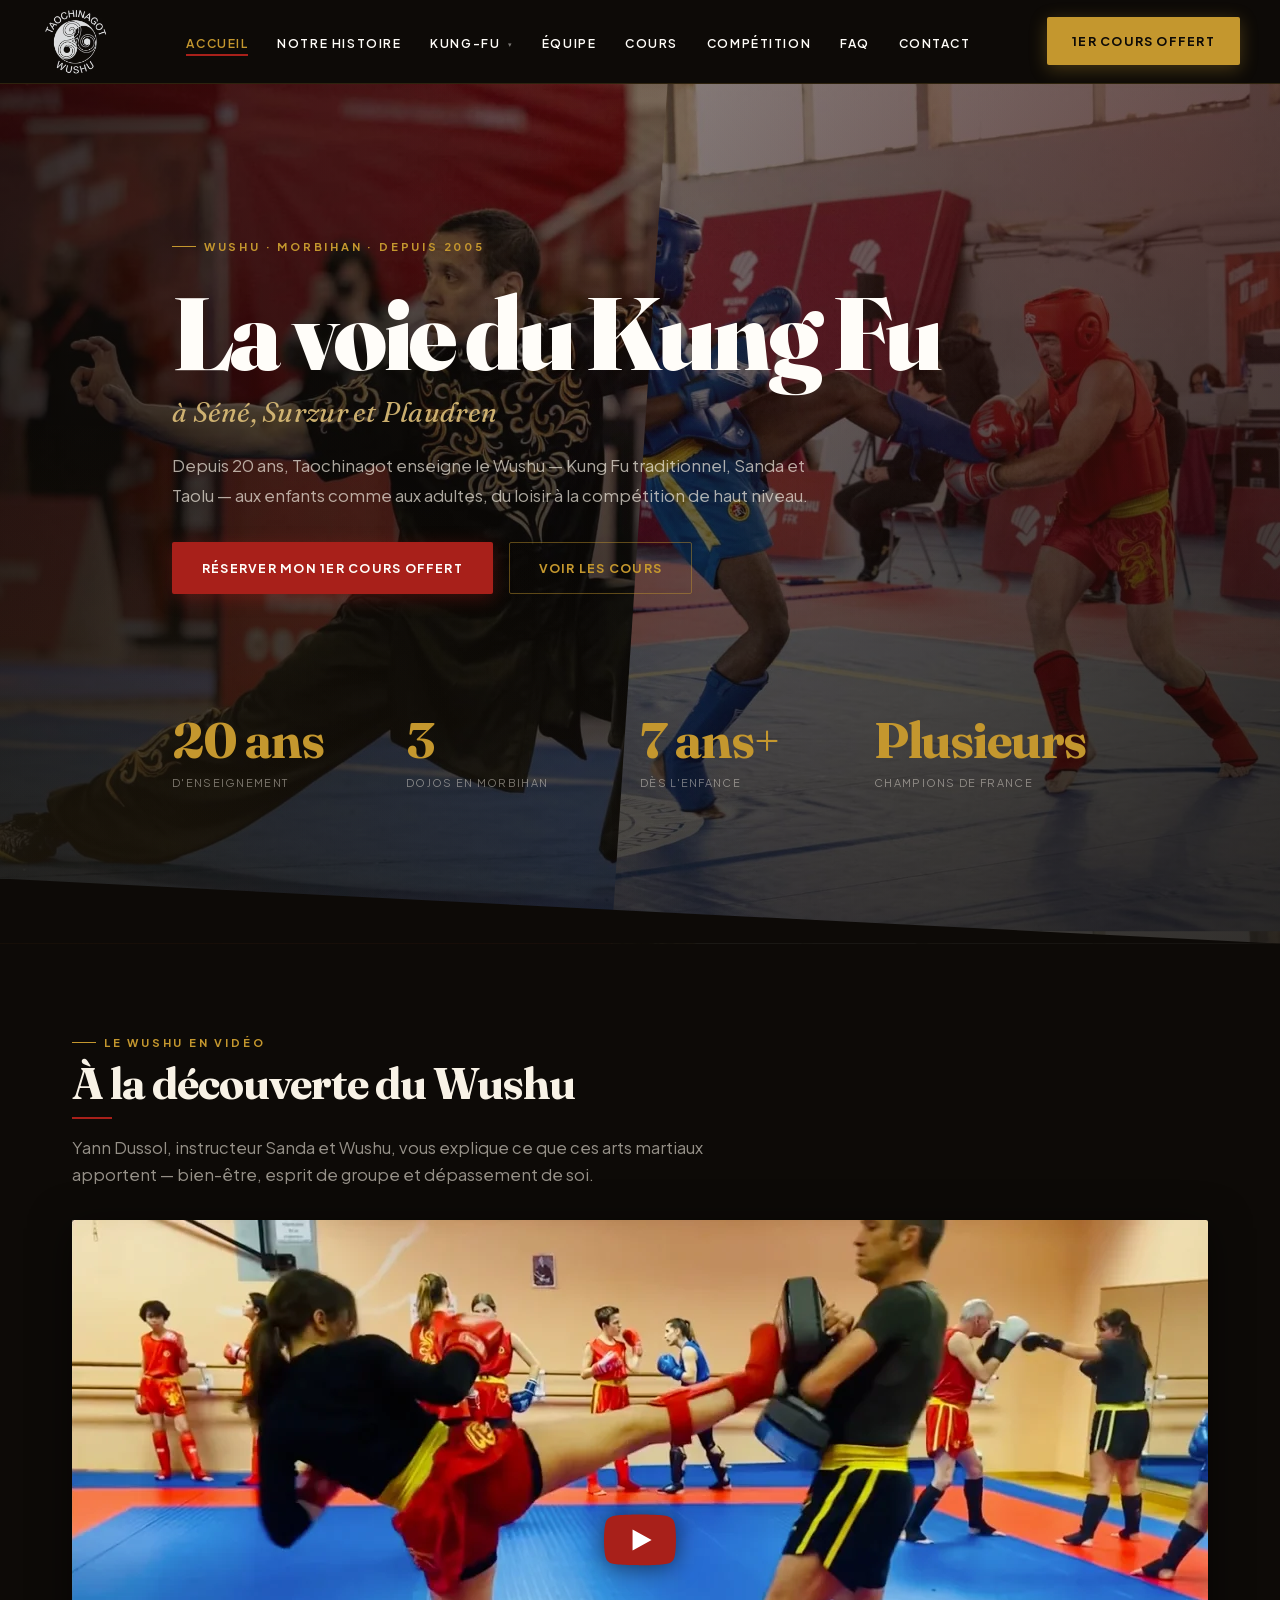
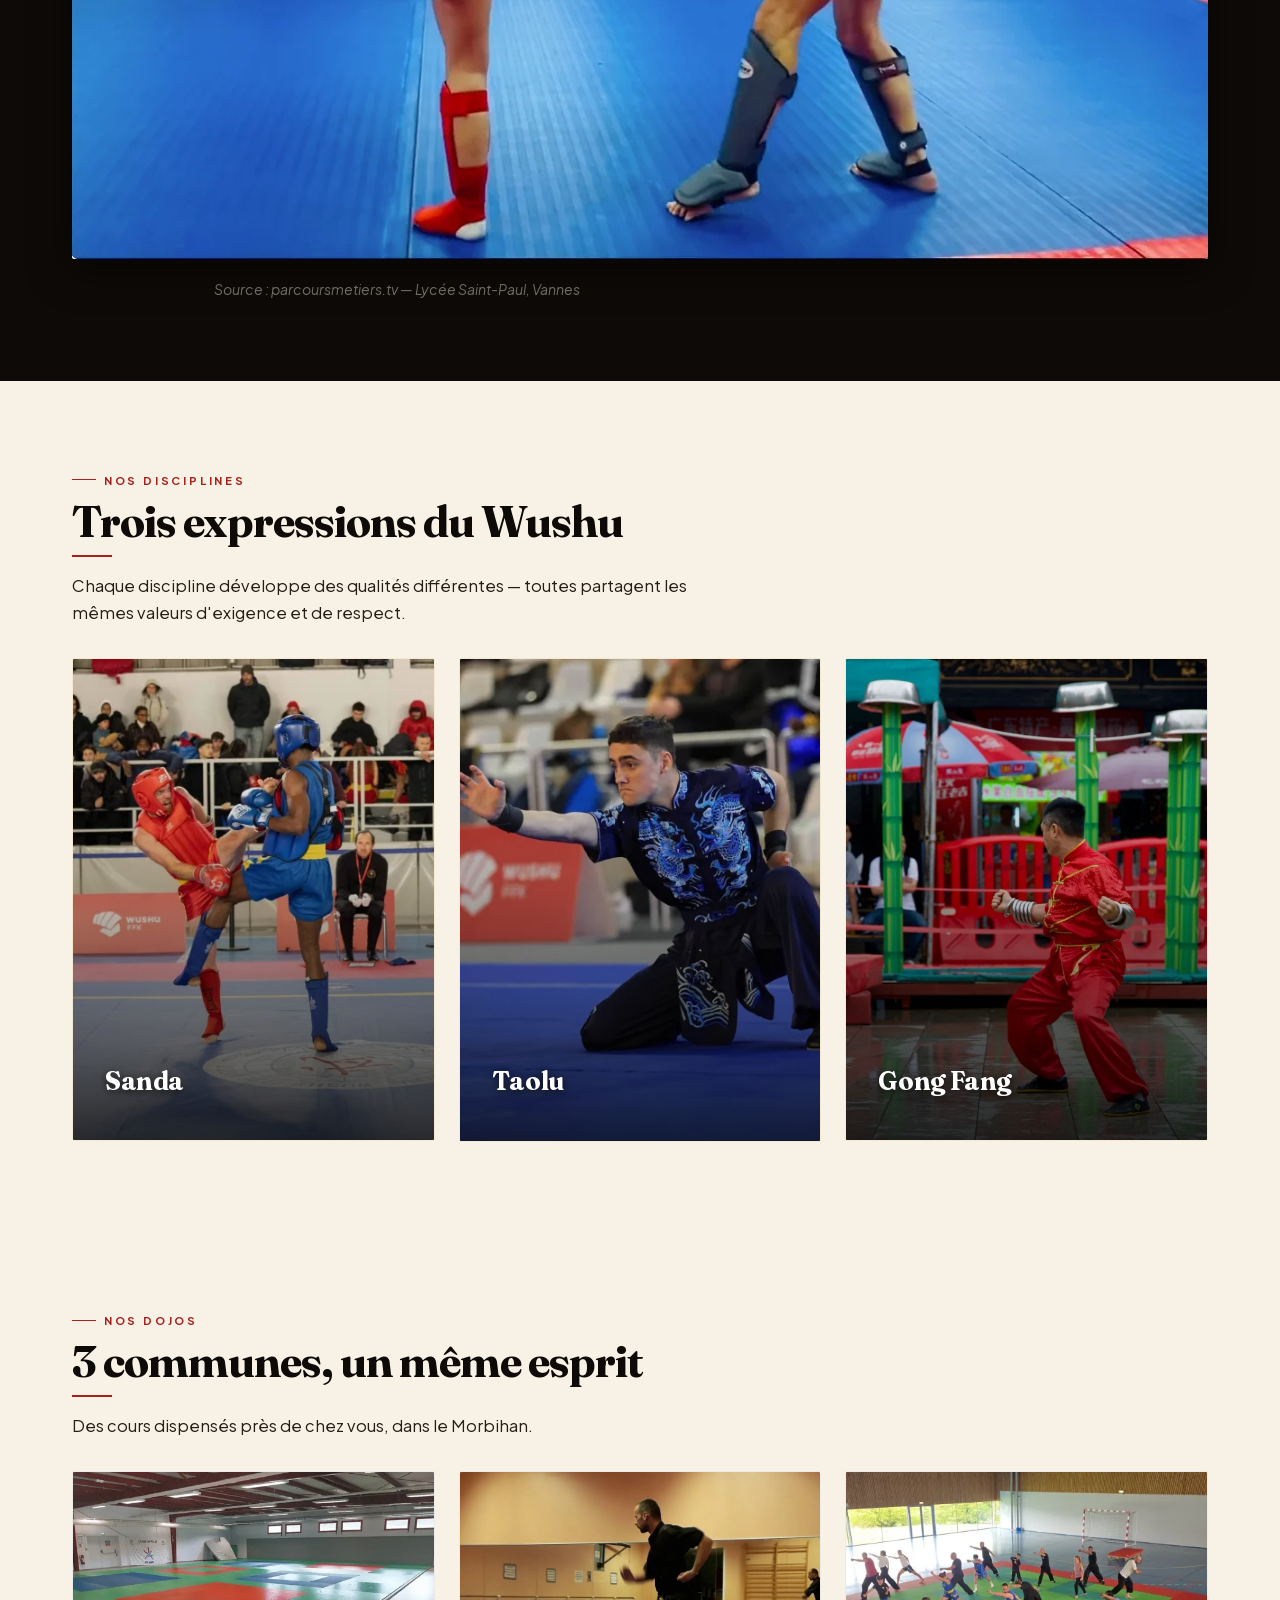
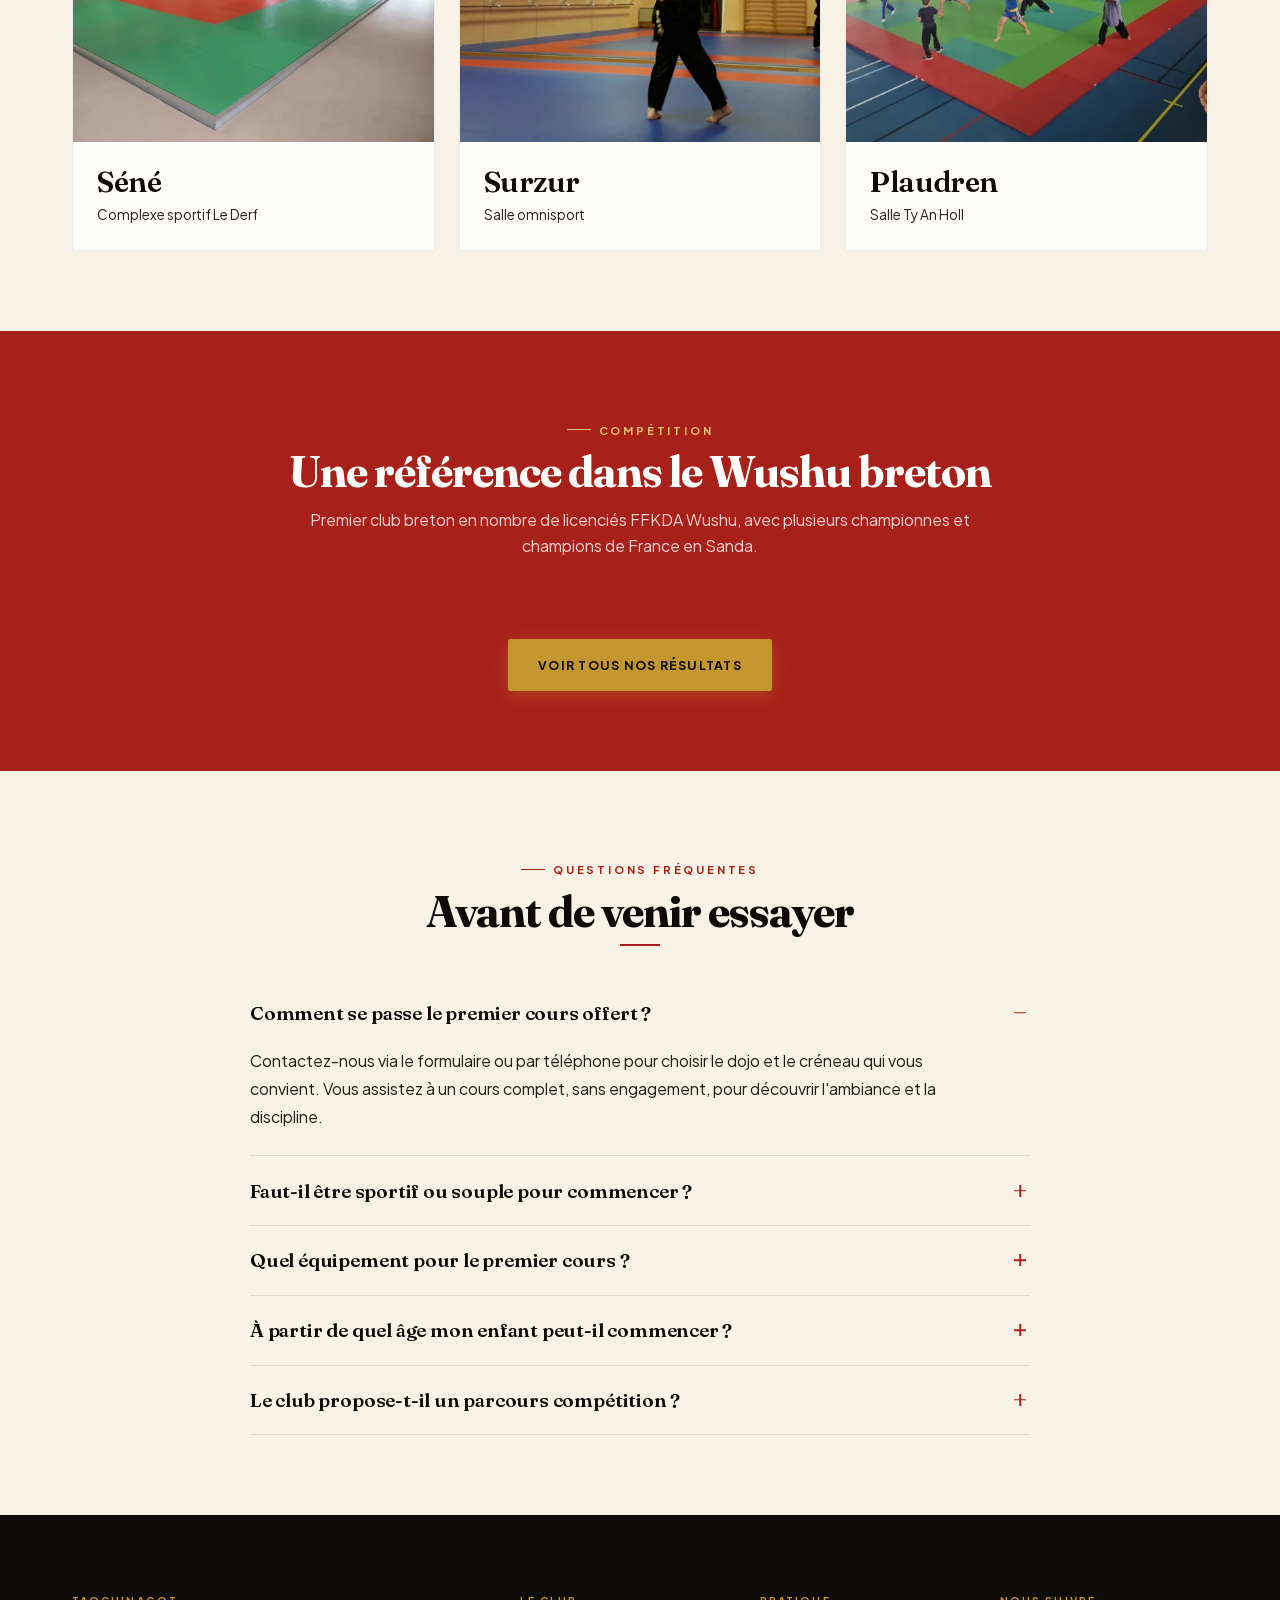
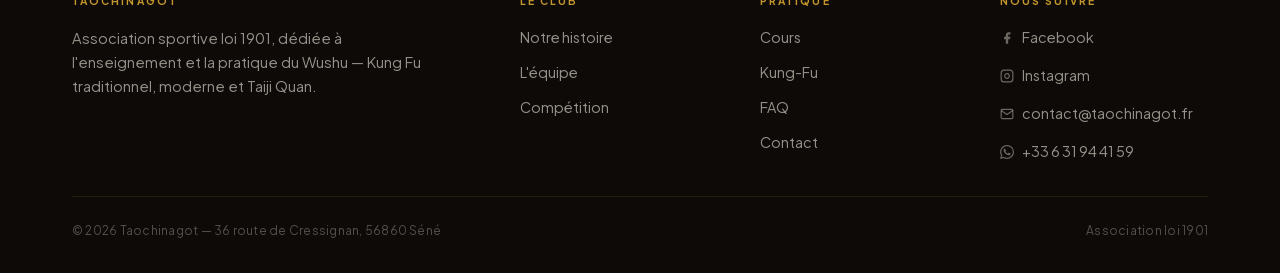
==== commit d4e581fe: "fix: supprime lignes dorées stats + photos hero en qualité originale - Suppression des border-top et" ====
--- a/index.html
+++ b/index.html
@@ -18,8 +18,8 @@
 <meta property="og:image:height" content="1366">
 <link rel="canonical" href="https://devtaochinagot.github.io/taochinagot/">
 <meta name="theme-color" content="#0d0a07">
-<link rel="preload" href="img/hero-tao-800.webp" as="image" fetchpriority="high" imagesrcset="img/hero-tao-800.webp 1x, img/hero-tao.webp 2x">
-<link rel="preload" href="img/hero-sanda-800.webp" as="image" fetchpriority="high" imagesrcset="img/hero-sanda-800.webp 1x, img/hero-sanda.webp 2x">
+<link rel="preload" href="img/hero-tao.webp" as="image" fetchpriority="high">
+<link rel="preload" href="img/hero-sanda.webp" as="image" fetchpriority="high">
 <link rel="preload" href="fonts/fraunces-normal-latin.woff2" as="font" type="font/woff2" crossorigin>
 <link rel="preload" href="fonts/plus-jakarta-sans-normal-latin.woff2" as="font" type="font/woff2" crossorigin>
 <script type="application/ld+json">
--- a/css/style.min.css
+++ b/css/style.min.css
@@ -1 +1 @@
-@font-face{font-family:Fraunces;font-style:italic;font-weight:300 900;font-display:swap;src:url('../fonts/fraunces-italic-latin-ext.woff2') format('woff2');unicode-range:U+0100-02BA,U+02BD-02C5,U+02C7-02CC,U+02CE-02D7,U+02DD-02FF,U+0304,U+0308,U+0329,U+1D00-1DBF,U+1E00-1E9F,U+1EF2-1EFF,U+2020,U+20A0-20AB,U+20AD-20C0,U+2113,U+2C60-2C7F,U+A720-A7FF}@font-face{font-family:Fraunces;font-style:italic;font-weight:300 900;font-display:swap;src:url('../fonts/fraunces-italic-latin.woff2') format('woff2');unicode-range:U+0000-00FF,U+0131,U+0152-0153,U+02BB-02BC,U+02C6,U+02DA,U+02DC,U+0304,U+0308,U+0329,U+2000-206F,U+20AC,U+2122,U+2191,U+2193,U+2212,U+2215,U+FEFF,U+FFFD}@font-face{font-family:Fraunces;font-style:normal;font-weight:300 900;font-display:swap;src:url('../fonts/fraunces-normal-latin-ext.woff2') format('woff2');unicode-range:U+0100-02BA,U+02BD-02C5,U+02C7-02CC,U+02CE-02D7,U+02DD-02FF,U+0304,U+0308,U+0329,U+1D00-1DBF,U+1E00-1E9F,U+1EF2-1EFF,U+2020,U+20A0-20AB,U+20AD-20C0,U+2113,U+2C60-2C7F,U+A720-A7FF}@font-face{font-family:Fraunces;font-style:normal;font-weight:300 900;font-display:swap;src:url('../fonts/fraunces-normal-latin.woff2') format('woff2');unicode-range:U+0000-00FF,U+0131,U+0152-0153,U+02BB-02BC,U+02C6,U+02DA,U+02DC,U+0304,U+0308,U+0329,U+2000-206F,U+20AC,U+2122,U+2191,U+2193,U+2212,U+2215,U+FEFF,U+FFFD}@font-face{font-family:'Plus Jakarta Sans';font-style:italic;font-weight:400 700;font-display:swap;src:url('../fonts/plus-jakarta-sans-italic-latin-ext.woff2') format('woff2');unicode-range:U+0100-02BA,U+02BD-02C5,U+02C7-02CC,U+02CE-02D7,U+02DD-02FF,U+0304,U+0308,U+0329,U+1D00-1DBF,U+1E00-1E9F,U+1EF2-1EFF,U+2020,U+20A0-20AB,U+20AD-20C0,U+2113,U+2C60-2C7F,U+A720-A7FF}@font-face{font-family:'Plus Jakarta Sans';font-style:italic;font-weight:400 700;font-display:swap;src:url('../fonts/plus-jakarta-sans-italic-latin.woff2') format('woff2');unicode-range:U+0000-00FF,U+0131,U+0152-0153,U+02BB-02BC,U+02C6,U+02DA,U+02DC,U+0304,U+0308,U+0329,U+2000-206F,U+20AC,U+2122,U+2191,U+2193,U+2212,U+2215,U+FEFF,U+FFFD}@font-face{font-family:'Plus Jakarta Sans';font-style:normal;font-weight:400 700;font-display:swap;src:url('../fonts/plus-jakarta-sans-normal-latin-ext.woff2') format('woff2');unicode-range:U+0100-02BA,U+02BD-02C5,U+02C7-02CC,U+02CE-02D7,U+02DD-02FF,U+0304,U+0308,U+0329,U+1D00-1DBF,U+1E00-1E9F,U+1EF2-1EFF,U+2020,U+20A0-20AB,U+20AD-20C0,U+2113,U+2C60-2C7F,U+A720-A7FF}@font-face{font-family:'Plus Jakarta Sans';font-style:normal;font-weight:400 700;font-display:swap;src:url('../fonts/plus-jakarta-sans-normal-latin.woff2') format('woff2');unicode-range:U+0000-00FF,U+0131,U+0152-0153,U+02BB-02BC,U+02C6,U+02DA,U+02DC,U+0304,U+0308,U+0329,U+2000-206F,U+20AC,U+2122,U+2191,U+2193,U+2212,U+2215,U+FEFF,U+FFFD}:root{--ink:#0d0a07;--ink-soft:#261e16;--lacquer:#a8201a;--lacquer-deep:#7d1712;--gold:#c4972e;--gold-soft:#dfc07a;--paper:#f8f2e6;--paper-warm:#ede4d3;--jade:#3f5d4e;--white:#fffdf9;--font-display:'Fraunces',Georgia,serif;--font-body:'Plus Jakarta Sans',system-ui,sans-serif;--space-xs:0.5rem;--space-sm:1rem;--space-md:2rem;--space-lg:5rem;--space-xl:9rem;--max-width:1200px;--radius:2px}*,::after,::before{margin:0;padding:0;box-sizing:border-box}html{scroll-behavior:smooth}@media (prefers-reduced-motion:reduce){html{scroll-behavior:auto}*,::after,::before{animation-duration:0s!important;animation-iteration-count:1!important;transition-duration:0s!important}}body{font-family:var(--font-body);background:var(--paper);color:var(--ink);line-height:1.65;-webkit-font-smoothing:antialiased;overflow-x:hidden}img{max-width:100%;display:block}a{color:inherit;text-decoration:none}ul{list-style:none}h1,h2,h3,h4{font-family:var(--font-display);font-weight:900;line-height:1.08;letter-spacing:-.025em}h1{font-size:clamp(3rem, 8vw, 7.5rem);font-variation-settings:'opsz' 144,'wght' 900,'WONK' 1;letter-spacing:-.03em}h2{font-size:clamp(1.9rem, 3.5vw, 3rem);font-weight:700;font-variation-settings:'opsz' 72,'wght' 700,'WONK' 1;letter-spacing:-.022em}h3{font-size:clamp(1.25rem, 2.5vw, 1.85rem);font-weight:600;font-variation-settings:'opsz' 36,'wght' 600,'WONK' 0;letter-spacing:-.015em}p{max-width:65ch}.container{width:100%;max-width:var(--max-width);margin:0 auto;padding:0 var(--space-sm)}@media (min-width:768px){.container{padding:0 var(--space-md)}}section{padding:var(--space-lg) 0}a:focus-visible,button:focus-visible,input:focus-visible,textarea:focus-visible{outline:2px solid var(--gold);outline-offset:3px}.eyebrow{display:inline-flex;align-items:center;gap:.7em;font-family:var(--font-body);font-size:.7rem;font-weight:700;letter-spacing:.25em;text-transform:uppercase;color:var(--lacquer);margin-bottom:var(--space-xs)}.eyebrow::before{content:'';width:24px;height:1px;background:currentColor;flex-shrink:0}.skip-link{position:absolute;top:-4rem;left:1rem;background:var(--lacquer);color:#fff;padding:.5rem 1.1rem;border-radius:0 0 var(--radius) var(--radius);text-decoration:none;font-size:.9rem;font-family:var(--font-body);z-index:9999;transition:top .2s ease}.skip-link:focus{top:0;outline:0}.site-header{position:sticky;top:0;z-index:100;background:var(--ink);border-bottom:1px solid rgba(196,151,46,.18);transition:transform .28s ease}.site-header.header-hidden{transform:translateY(-100%)}.nav-bar{display:flex;align-items:center;justify-content:space-between;padding:.4rem 0}.logo{display:flex;align-items:center;gap:.6rem;font-family:var(--font-display);font-size:1.2rem;font-weight:700;color:var(--paper);letter-spacing:.02em;white-space:nowrap}.logo .logo-mark{width:70px!important;height:70px!important;min-width:70px;flex-shrink:0;aspect-ratio:1;object-fit:contain;filter:invert(1);mix-blend-mode:screen}.nav-links{display:none;align-items:center;gap:1rem}.nav-links a{font-size:.68rem;font-weight:600;letter-spacing:.14em;text-transform:uppercase;color:var(--white);position:relative;padding:.35rem 0;transition:color .2s ease;white-space:nowrap}.nav-cta{display:none}.nav-links a.active,.nav-links a:hover{color:var(--gold)}.nav-links a.active::after{content:'';position:absolute;bottom:0;left:0;width:100%;height:1.5px;background:var(--lacquer)}.nav-links li.has-dropdown{position:relative}.nav-links .dropdown{display:none;position:absolute;top:100%;left:50%;transform:translateX(-50%);background:var(--ink);border:1px solid rgba(196,151,46,.2);border-radius:var(--radius);padding:12px 0 .5rem;min-width:200px;list-style:none;z-index:200;box-shadow:0 12px 36px rgba(0,0,0,.6)}.nav-links .dropdown::before{content:'';position:absolute;top:-5px;left:50%;transform:translateX(-50%);border-left:5px solid transparent;border-right:5px solid transparent;border-bottom:5px solid rgba(196,151,46,.2)}.nav-links li.has-dropdown.open .dropdown,.nav-links li.has-dropdown:hover .dropdown{display:block}.nav-links .dropdown li a{display:block;padding:.6rem 1.3rem;white-space:nowrap;font-size:.7rem;letter-spacing:.12em}.nav-links .dropdown li a::after{display:none}.nav-links .dropdown li a:hover{background:rgba(255,255,255,.05);color:var(--gold)}.dropdown-arrow{font-size:.58em;opacity:.45;margin-left:4px;display:inline-block;transition:transform .25s ease}.has-dropdown.open .dropdown-arrow,.has-dropdown:hover .dropdown-arrow{transform:rotate(180deg)}.mobile-has-sub .mobile-parent-row{display:flex;align-items:center;justify-content:space-between}.mobile-toggle{background:0 0;border:none;color:rgba(248,242,230,.7);font-size:1.4rem;line-height:1;padding:0 .25rem;cursor:pointer;transition:transform .25s ease;flex-shrink:0}.mobile-has-sub.open .mobile-toggle{transform:rotate(180deg)}.mobile-menu .mobile-sub-list{display:none;flex-direction:column;gap:.6rem;margin-top:.75rem;padding-left:1.25rem;border-left:2px solid rgba(196,151,46,.3)}.mobile-has-sub.open .mobile-sub-list{display:flex}.mobile-sub-list a{font-size:clamp(1rem, 3.5vw, 1.35rem)!important;opacity:.75}.btn{display:inline-flex;align-items:center;justify-content:center;gap:.5em;font-family:var(--font-body);font-weight:700;font-size:.78rem;letter-spacing:.1em;text-transform:uppercase;padding:.9rem 1.8rem;border-radius:var(--radius);border:1.5px solid transparent;cursor:pointer;transition:transform .15s ease,box-shadow .15s ease,background .2s ease;white-space:nowrap}.btn:hover{transform:translateY(-2px)}.btn:active{transform:scale(.97)}.btn-primary{background:var(--lacquer);color:var(--white);box-shadow:0 4px 18px rgba(168,32,26,.35)}.btn-primary:hover{background:var(--lacquer-deep)}.btn-gold{background:var(--gold);color:var(--ink);box-shadow:0 4px 18px rgba(196,151,46,.32)}.btn-gold:hover{background:var(--gold-soft)}.btn-outline{background:0 0;border-color:rgba(196,151,46,.45);color:var(--gold)}.btn-outline:hover{border-color:var(--gold);background:rgba(196,151,46,.07)}.btn-outline-dark{background:0 0;border-color:rgba(13,10,7,.22);color:var(--ink)}.btn-outline-dark:hover{background:rgba(13,10,7,.05);border-color:var(--ink)}.burger{display:flex;flex-direction:column;justify-content:center;gap:5px;width:28px;height:24px;background:0 0;border:none;cursor:pointer;z-index:110;flex-shrink:0}.burger span{display:block;height:1.5px;background:var(--paper);transition:transform .25s ease,opacity .25s ease}.burger[aria-expanded=true] span:first-child{transform:translateY(6.5px) rotate(45deg)}.burger[aria-expanded=true] span:nth-child(2){opacity:0}.burger[aria-expanded=true] span:nth-child(3){transform:translateY(-6.5px) rotate(-45deg)}.mobile-menu{position:fixed;inset:0;background:var(--ink);z-index:99;display:flex;flex-direction:column;justify-content:flex-start;padding:5rem var(--space-md) var(--space-md);overflow-y:auto;-webkit-overflow-scrolling:touch;transform:translateX(100%);transition:transform .3s ease}.mobile-menu.open{transform:translateX(0)}.mobile-menu ul{display:flex;flex-direction:column;gap:1.25rem}.mobile-menu a{font-family:var(--font-display);font-size:clamp(1.6rem, 5vw, 2.2rem);font-variation-settings:'opsz' 36,'wght' 600,'WONK' 1;color:rgba(248,242,230,.85);letter-spacing:-.02em;line-height:1}.mobile-menu a.active{color:var(--gold)}.mobile-menu .btn{margin-top:2.5rem;align-self:flex-start}@media (min-width:1024px){.nav-links{display:flex;gap:1.8rem}.nav-links a{font-size:.76rem;letter-spacing:.13em}.nav-cta{display:inline-flex;flex-shrink:0;padding:.8rem 1.5rem;font-size:.78rem}.burger{display:none}.nav-bar{gap:3rem}.logo{font-size:1.3rem}}.hero{position:relative;background:var(--ink);color:var(--paper);padding:var(--space-xl) 0 calc(var(--space-lg) + 5vw);overflow:hidden}.hero::after{content:'';position:absolute;bottom:0;left:0;width:100%;height:calc(5vw + 1px);background:var(--ink);clip-path:polygon(0 0,0 100%,100% 100%);z-index:4;pointer-events:none}.hero-bg{position:absolute;inset:0;z-index:0}.hero-bg-panel{position:absolute;top:0;bottom:0;background-size:cover;background-position:center}.hero-bg-tao{left:0;right:0;width:100%;top:0;bottom:50%;clip-path:polygon(0 0,100% 0,100% 82%,0 100%);background-color:#1a1008;background-position:center 30%;background-image:url('../img/hero-tao-800.webp')}.hero-bg-sanda{left:0;right:0;width:100%;top:50%;bottom:0;clip-path:polygon(0 18%,100% 0,100% 100%,0 100%);background-color:#0f0a04;background-position:center 40%;background-image:url('../img/hero-sanda-800.webp')}@media (min-width:769px){.hero-bg-tao{background-image:image-set(url('../img/hero-tao-800.webp') 1x, url('../img/hero-tao.webp') 2x)}.hero-bg-sanda{background-image:image-set(url('../img/hero-sanda-800.webp') 1x, url('../img/hero-sanda.webp') 2x)}}@media (min-width:768px){.hero-bg-tao{left:0;right:auto;width:55%;top:0;bottom:0;clip-path:polygon(0 0,95% 0,87% 100%,0 100%);background-position:center}.hero-bg-sanda{left:auto;right:0;width:55%;top:0;bottom:0;clip-path:polygon(13% 0,100% 0,100% 100%,5% 100%);background-position:center}}.hero-overlay{position:absolute;inset:0;z-index:1;background:linear-gradient(to right,rgba(13,10,7,.72) 0,rgba(13,10,7,.45) 45%,rgba(13,10,7,.45) 55%,rgba(13,10,7,.65) 100%),linear-gradient(to bottom,rgba(13,10,7,.1) 0,rgba(13,10,7,.55) 100%)}.hero::before{content:'';position:absolute;inset:0;z-index:2;background:radial-gradient(ellipse at 92% 8%,rgba(168,32,26,.18) 0,transparent 48%),radial-gradient(ellipse at 4% 94%,rgba(196,151,46,.08) 0,transparent 42%);pointer-events:none}.hero-content{position:relative;z-index:3;max-width:1000px}.hero h1{color:var(--white);margin-bottom:1.5rem}.hero h1 em{font-style:italic;font-variation-settings:'opsz' 36,'wght' 400,'WONK' 0;color:var(--gold-soft);display:block;font-size:clamp(1rem, 3vw, 1.7rem);letter-spacing:.01em;margin-top:.6rem;opacity:.9}.hero-lede{font-size:1.05rem;color:rgba(248,242,230,.68);max-width:56ch;margin-bottom:var(--space-md);line-height:1.75}.hero-ctas{display:flex;flex-wrap:wrap;gap:1rem;margin-bottom:var(--space-lg)}.hero-stats{display:grid;grid-template-columns:repeat(2,1fr);border-top:1px solid rgba(196,151,46,.18);padding-top:var(--space-md)}.hero-stats>div{padding:var(--space-xs) var(--space-sm) var(--space-xs) 0;border-right:1px solid rgba(196,151,46,.12)}.hero-stats>div:last-child{border-right:none}.hero-stats>div:nth-child(2){border-right:none}.hero-stats>div:nth-child(3){border-right:1px solid rgba(196,151,46,.12)}.hero-stats>div:nth-child(3),.hero-stats>div:nth-child(4){margin-top:var(--space-sm);padding-top:var(--space-sm);border-top:1px solid rgba(196,151,46,.12)}@media (min-width:768px){.hero-stats{grid-template-columns:repeat(4,1fr)}.hero-stats>div:nth-child(2){border-right:1px solid rgba(196,151,46,.12)}.hero-stats>div:nth-child(3),.hero-stats>div:nth-child(4){margin-top:0;padding-top:var(--space-xs);border-top:none}}.bg-ink .hero-stats{padding:0;justify-content:flex-start;gap:3rem;flex-wrap:wrap}.stat-number{font-family:var(--font-display);font-size:clamp(2rem, 4vw, 3.2rem);font-variation-settings:'opsz' 72,'wght' 700,'WONK' 1;color:var(--gold);line-height:1;letter-spacing:-.025em}.stat-label{font-size:.68rem;letter-spacing:.12em;text-transform:uppercase;color:rgba(248,242,230,.45);margin-top:.55rem}.profile-split{display:grid;gap:1.5rem;grid-template-columns:1fr;max-width:860px}@media (min-width:768px){.profile-split{grid-template-columns:1fr 1fr}}.profile-card{background:var(--white);border:1px solid rgba(13,10,7,.06);border-left:3px solid var(--lacquer);border-radius:var(--radius);padding:var(--space-md);position:relative;transition:transform .2s ease,box-shadow .2s ease}.profile-card:hover{transform:translateY(-3px);box-shadow:0 18px 40px rgba(13,10,7,.1)}.profile-card h3{margin-bottom:.7rem}.profile-card p{color:var(--ink-soft);margin-bottom:1.5rem}.profile-card .tag{display:inline-block;font-size:.65rem;font-weight:700;letter-spacing:.15em;text-transform:uppercase;color:var(--lacquer);margin-bottom:.9rem}.section-head{margin-bottom:var(--space-md)}.section-head.center{margin-left:auto;margin-right:auto;text-align:center}.section-head.center .eyebrow{justify-content:center}.section-head p{color:var(--ink-soft);margin-top:.9rem;font-size:1.03rem;max-width:640px}.section-head.center p{margin-left:auto;margin-right:auto}.bg-ink{background-color:var(--ink);background-image:url("data:image/svg+xml,%3Csvg xmlns='http://www.w3.org/2000/svg' width='200' height='200'%3E%3Cfilter id='n'%3E%3CfeTurbulence type='fractalNoise' baseFrequency='0.65' numOctaves='3' stitchTiles='stitch'/%3E%3C/filter%3E%3Crect width='200' height='200' filter='url(%23n)' opacity='0.045'/%3E%3C/svg%3E");background-size:200px 200px;color:var(--paper)}.bg-paper-warm{background:var(--paper-warm)}.bg-ink .section-head p{color:rgba(248,242,230,.58)}.bg-ink .eyebrow{color:var(--gold)}.bg-ink .eyebrow::before{background:var(--gold)}.section-head h2::after{content:'';display:block;width:2.5rem;height:2px;background:var(--lacquer);margin-top:.6rem}.section-head.center h2::after{margin-left:auto;margin-right:auto}.bg-ink .section-head h2::after{display:none}.card-grid{display:grid;gap:1.5rem;grid-template-columns:1fr}@media (min-width:768px){.card-grid{grid-template-columns:repeat(3,1fr)}}.discipline-card{background:var(--white);border:1px solid rgba(196,151,46,.2);border-radius:var(--radius);padding:var(--space-md);display:flex;flex-direction:column;transition:border-color .25s ease,background .25s ease}.discipline-card:hover{border-color:rgba(196,151,46,.55);background:var(--white)}.discipline-card--photo{padding:0;position:relative;overflow:hidden;aspect-ratio:3/4}.discipline-card-bg{position:absolute;inset:0;width:100%;height:100%;object-fit:cover;display:block;transition:transform .45s ease}.discipline-card--photo.is-active .discipline-card-bg,.discipline-card--photo:hover .discipline-card-bg{transform:scale(1.04)}.discipline-card-overlay{position:absolute;inset:0;display:flex;flex-direction:column;justify-content:flex-end;padding:var(--space-md);background:linear-gradient(to top,rgba(0,0,0,.78) 0,rgba(0,0,0,.18) 55%,transparent 100%);transition:background .35s ease}.discipline-card--photo .discipline-card-overlay h3{color:#fff;margin-bottom:0;font-size:clamp(1.3rem, 2vw, 1.8rem);text-shadow:0 2px 8px rgba(0,0,0,.8)}.discipline-card--photo .discipline-card-overlay p{color:#fff;font-family:var(--font-body);font-size:1.05rem;font-weight:700;line-height:1.6;margin:.8rem 0 0;max-height:0;overflow:hidden;opacity:0;text-shadow:0 2px 6px rgba(0,0,0,.9);transition:max-height .4s ease,opacity .35s ease}.discipline-card--photo.is-active .discipline-card-overlay,.discipline-card--photo:hover .discipline-card-overlay{background:linear-gradient(to top,rgba(0,0,0,.92) 0,rgba(0,0,0,.55) 60%,rgba(0,0,0,.1) 100%)}.discipline-card--photo.is-active .discipline-card-overlay p,.discipline-card--photo:hover .discipline-card-overlay p{max-height:10rem;opacity:1}.discipline-card--photo::before{content:'';position:absolute;left:0;top:0;bottom:0;width:4px;background:var(--lacquer);z-index:5;opacity:0;transition:opacity .25s ease}.discipline-card--photo.is-active::before,.discipline-card--photo:hover::before{opacity:1}.discipline-card-overlay a{color:var(--gold-soft);font-size:.85rem;margin-top:.5rem;display:inline-block}.discipline-card h3{color:var(--ink);margin-bottom:.8rem;font-size:clamp(1.4rem, 2.5vw, 2rem);font-variation-settings:'opsz' 36,'wght' 700,'WONK' 1}.discipline-card p{color:rgba(13,10,7,.62);font-size:.93rem;margin-bottom:1.3rem;flex:1;max-width:none}.discipline-card a{font-size:.7rem;font-weight:700;letter-spacing:.14em;text-transform:uppercase;color:var(--gold);display:inline-flex;align-items:center;align-self:flex-start;border-bottom:1px solid transparent;padding-bottom:2px;transition:border-color .2s ease}.discipline-card a:hover{border-color:var(--gold)}.dojo-grid{display:grid;gap:1.5rem;grid-template-columns:1fr}@media (min-width:768px){.dojo-grid{grid-template-columns:repeat(3,1fr)}}.dojo-card{background:var(--white);border-radius:var(--radius);overflow:hidden;border:1px solid rgba(13,10,7,.07);display:block;text-decoration:none;color:inherit;position:relative;transition:box-shadow .2s,transform .2s}.dojo-card:hover{box-shadow:0 6px 24px rgba(13,10,7,.18);transform:translateY(-3px)}.dojo-hover-panel{position:absolute;inset:0;background:rgba(13,10,7,.93);color:var(--white);padding:1.6rem 1.5rem;display:flex;flex-direction:column;gap:.9rem;opacity:0;transition:opacity .22s ease;z-index:2}.dojo-card.is-active .dojo-hover-panel,.dojo-card:hover .dojo-hover-panel{opacity:1}.dojo-hover-discipline{font-family:var(--font-display);font-size:1.05rem;font-weight:600;color:var(--gold);margin:0;letter-spacing:.02em}.dojo-hover-slots{list-style:none;padding:0;margin:0;display:flex;flex-direction:column;gap:.55rem;flex:1}.dojo-hover-slots li{display:flex;align-items:center;gap:.5rem;font-size:.85rem;flex-wrap:wrap}.dojo-hover-day{font-weight:700;min-width:4.5rem;color:rgba(255,255,255,.75)}.dojo-hover-public{font-size:.72rem;font-weight:700;letter-spacing:.06em;text-transform:uppercase;padding:.15em .5em;border-radius:2px}.dojo-hover-public--enfants{background:rgba(196,151,46,.25);color:var(--gold-soft)}.dojo-hover-public--adultes{background:rgba(168,32,26,.25);color:#e07070}.dojo-hover-cta{font-size:.82rem;font-weight:700;color:var(--gold);letter-spacing:.04em;margin-top:auto}.dojo-card .dojo-image{aspect-ratio:4/3;background:linear-gradient(135deg,var(--paper-warm),var(--gold-soft));display:flex;align-items:center;justify-content:center;color:rgba(168,32,26,.35);font-family:var(--font-body);font-size:.68rem;font-weight:700;letter-spacing:.14em;text-transform:uppercase;overflow:hidden}.dojo-card .dojo-image img{width:100%;height:100%;object-fit:cover;display:block}.dojo-card .dojo-body{padding:1.5rem}.dojo-card h3{margin-bottom:.35rem}.dojo-card .dojo-meta{font-size:.85rem;color:var(--ink-soft)}.highlight-banner{background:var(--lacquer);color:var(--white);text-align:center}.highlight-banner h2{color:var(--white);margin-bottom:.7rem}.highlight-banner p{color:rgba(255,253,250,.8);margin:0 auto}.faq-list{max-width:780px;margin:0 auto}.faq-item{border-bottom:1px solid rgba(13,10,7,.1)}.faq-question{width:100%;display:flex;align-items:center;justify-content:space-between;gap:1.5rem;background:0 0;border:none;text-align:left;font-family:var(--font-display);font-size:clamp(1rem, 2vw, 1.2rem);font-weight:600;font-variation-settings:'opsz' 24,'wght' 600,'WONK' 0;color:var(--ink);padding:1.4rem 0;cursor:pointer;letter-spacing:-.01em}.faq-question .icon{flex-shrink:0;width:20px;height:20px;position:relative}.faq-question .icon::after,.faq-question .icon::before{content:'';position:absolute;background:var(--lacquer);top:50%;left:50%;transform:translate(-50%,-50%)}.faq-question .icon::before{width:12px;height:1.5px}.faq-question .icon::after{width:1.5px;height:12px;transition:transform .25s ease}.faq-item.open .icon::after{transform:translate(-50%,-50%) rotate(90deg) scaleY(0)}.faq-answer{max-height:0;overflow:hidden;transition:max-height .35s ease}.faq-item.open .faq-answer{max-height:500px}.faq-answer p{padding-bottom:1.5rem;color:var(--ink-soft);line-height:1.75;max-width:66ch}.site-footer{background:var(--ink);color:rgba(248,242,230,.58);padding:var(--space-lg) 0 var(--space-md)}.footer-grid{display:grid;gap:var(--space-md);grid-template-columns:1fr;margin-bottom:var(--space-md)}@media (min-width:768px){.footer-grid{grid-template-columns:2fr 1fr 1fr 1fr}}.footer-grid h4{font-family:var(--font-body);font-size:.65rem;font-weight:700;text-transform:uppercase;letter-spacing:.2em;color:var(--gold);margin-bottom:1.2rem}.footer-grid ul{display:flex;flex-direction:column;gap:.7rem;font-size:.9rem}.footer-grid ul a{transition:color .2s ease}.footer-grid ul a:hover{color:var(--gold)}.footer-grid>div:first-child p{max-width:38ch;font-size:.92rem;line-height:1.65}.footer-social{gap:.9rem!important}.footer-social a{display:flex;align-items:center;gap:.5rem;transition:color .2s}.footer-social a:hover{color:var(--gold)}.footer-social svg{flex-shrink:0;opacity:.7}.contact-socials{margin-top:2rem;padding-top:1.5rem;border-top:1px solid rgba(63,93,78,.18)}.contact-socials h3{font-family:var(--font-body);font-size:.65rem;font-weight:700;text-transform:uppercase;letter-spacing:.2em;color:var(--jade);margin-bottom:1rem}.contact-socials ul{display:flex;flex-direction:column;gap:.75rem;list-style:none;font-size:.9rem}.contact-socials a{display:flex;align-items:center;gap:.6rem;color:var(--ink-soft);font-weight:500;transition:color .2s}.contact-socials a:hover{color:var(--jade)}.contact-socials svg{flex-shrink:0;color:var(--jade)}.footer-bottom{border-top:1px solid rgba(196,151,46,.14);padding-top:1.5rem;display:flex;flex-wrap:wrap;justify-content:space-between;gap:.8rem;font-size:.75rem;color:rgba(248,242,230,.3);letter-spacing:.02em}.placeholder-page{background:var(--paper);padding:var(--space-xl) 0;text-align:center;min-height:50vh;display:flex;align-items:center}.placeholder-page .container{max-width:600px}.placeholder-page p{margin:0 auto var(--space-md);color:var(--ink-soft)}.page-hero{position:relative;background:var(--ink);color:var(--paper);padding:var(--space-xl) 0 calc(var(--space-lg) + 4vw);text-align:center;overflow:hidden}.page-hero::after{content:'';position:absolute;bottom:0;left:0;width:100%;height:calc(4vw + 2px);background:var(--paper);clip-path:polygon(0 0,0 100%,100% 100%);z-index:4;pointer-events:none}.page-hero h1{color:var(--white);font-size:clamp(2.4rem, 6vw, 5rem);font-variation-settings:'opsz' 72,'wght' 900,'WONK' 1}.page-hero p{color:rgba(248,242,230,.65);margin:1rem auto 0;max-width:56ch;font-size:1.05rem}.breadcrumb{font-family:var(--font-body);font-size:.68rem;color:var(--gold);letter-spacing:.22em;text-transform:uppercase;margin-bottom:1rem;opacity:.8}.mt-lg{margin-top:var(--space-lg)}.cta-lede{max-width:52ch;margin:.6rem auto 1.8rem}.coach-grid{display:grid;gap:1.25rem;grid-template-columns:1fr}.coach-card{background:var(--white);border:1px solid rgba(13,10,7,.08);border-radius:var(--radius);overflow:hidden;display:flex;flex-direction:column;transition:box-shadow .2s ease}.coach-card:hover{box-shadow:0 8px 32px rgba(13,10,7,.11)}.coach-photo{width:100%;aspect-ratio:4/3;flex:none;background:linear-gradient(160deg,var(--ink-soft) 0,var(--ink) 100%);position:relative;overflow:hidden}.coach-photo img{position:absolute;inset:0;width:100%;height:100%;object-fit:cover;object-position:center top}.coach-photo-placeholder{position:absolute;inset:0;display:flex;align-items:center;justify-content:center;font-family:var(--font-display);font-size:4rem;font-variation-settings:'opsz' 72,'wght' 300,'WONK' 1;color:rgba(196,151,46,.15);letter-spacing:.02em;user-select:none}.coach-dojo-badge{display:inline-block;font-size:.62rem;font-weight:700;letter-spacing:.12em;text-transform:uppercase;color:var(--gold);background:rgba(196,151,46,.1);border:1px solid rgba(196,151,46,.28);padding:.22em .6em;border-radius:2px}.coach-body{flex:1;padding:1.5rem 1.75rem;display:flex;flex-direction:column}.coach-header{display:flex;align-items:center;flex-wrap:wrap;gap:.65rem;margin-bottom:.2rem}.coach-body h3{font-size:1.35rem;margin-bottom:0}.coach-role{font-size:.7rem;font-weight:700;color:var(--lacquer);text-transform:uppercase;letter-spacing:.12em;margin-bottom:.75rem}.coach-bio{font-size:.88rem;color:rgba(13,10,7,.68);line-height:1.7;margin-bottom:1rem}.coach-details{display:grid;grid-template-columns:1fr;gap:1.25rem;margin-top:auto}.coach-parcours{border-top:1px solid rgba(13,10,7,.07);padding-top:.75rem;display:flex;flex-direction:column;gap:.4rem}.coach-parcours-label{font-size:.62rem;font-weight:700;letter-spacing:.12em;text-transform:uppercase;color:var(--lacquer);margin-bottom:.2rem}.coach-highlight{display:flex;align-items:baseline;gap:.55rem;font-size:.8rem;color:rgba(13,10,7,.7);line-height:1.4}.coach-highlight::before{content:'';flex-shrink:0;width:4px;height:4px;background:var(--gold);position:relative;top:-1px;border-radius:50%}.coach-card--featured{border-color:rgba(196,151,46,.25)}.coach-card--featured .coach-photo{background:linear-gradient(160deg,var(--lacquer) 0,var(--ink) 100%)}.coach-card--featured .coach-dojo-badge{background:rgba(196,151,46,.15);border-color:rgba(196,151,46,.45)}@media (min-width:768px){.coach-card{flex-direction:row}.coach-photo{flex:0 0 190px;width:190px;aspect-ratio:auto}.coach-details{grid-template-columns:1fr 1fr}}.contact-grid{display:grid;gap:var(--space-lg);grid-template-columns:1fr}@media (min-width:1024px){.contact-grid{grid-template-columns:1.3fr 1fr}}.contact-form-col>p{color:var(--ink-soft);margin-bottom:1.5rem}.contact-form-col>p+p{font-size:.92rem}.contact-form{display:flex;flex-direction:column;gap:1.2rem}.form-row{display:flex;flex-direction:column;gap:.45rem}.form-row label{font-size:.78rem;font-weight:600;color:var(--ink);letter-spacing:.03em}.form-row input,.form-row select,.form-row textarea{font-family:var(--font-body);font-size:.95rem;padding:.8rem 1rem;border:1.5px solid rgba(13,10,7,.14);border-radius:var(--radius);background:var(--white);color:var(--ink);resize:vertical;transition:border-color .2s ease}.form-row input:focus,.form-row select:focus,.form-row textarea:focus{border-color:var(--lacquer);outline:0}.form-row-split{display:grid;grid-template-columns:1fr;gap:1rem}@media (min-width:480px){.form-row-split{grid-template-columns:1fr 1fr}}.contact-form .btn{align-self:flex-start;margin-top:.5rem}.location-card{background:var(--white);border:1px solid rgba(13,10,7,.07);border-left:3px solid var(--gold);border-radius:var(--radius);padding:1.2rem 1.4rem;margin-bottom:1rem}.location-card h3{margin-bottom:.35rem;font-size:1.2rem}.location-card .dojo-meta{font-size:.88rem;color:var(--ink-soft);margin:0}.location-card--accent{background:var(--ink);border-left-color:var(--lacquer)}.location-card--accent h3{color:var(--gold)}.location-card--accent .dojo-meta{color:rgba(248,242,230,.58)}.timeline-section{padding-bottom:var(--space-xl)}.timeline{position:relative;padding-left:6rem}.timeline::before{content:'';position:absolute;left:.9rem;top:.6rem;bottom:0;width:2px;background:linear-gradient(to bottom,var(--gold),rgba(196,151,46,.15))}@media (prefers-reduced-motion:no-preference){.timeline::before{transform-origin:top center;transform:scaleY(0);transition:transform 1.8s cubic-bezier(.25, .46, .45, .94)}.timeline.line-visible::before{transform:scaleY(1)}}.timeline-item{position:relative;padding-bottom:var(--space-lg)}.timeline-item--last{padding-bottom:0}.timeline-marker{position:absolute;left:-6rem;top:.35rem;width:6rem;display:flex;align-items:center;justify-content:flex-start;padding-left:.5rem}.timeline-marker::before{content:'';display:block;width:10px;height:10px;border-radius:50%;background:var(--gold);flex-shrink:0;box-shadow:0 0 0 3px rgba(196,151,46,.2)}.timeline-item--highlight .timeline-marker::before{width:14px;height:14px;background:var(--lacquer);box-shadow:0 0 0 4px rgba(168,32,26,.25)}.timeline-year{display:none}.timeline-content{padding-top:.1rem}.timeline-content h3{font-size:1.3rem;color:var(--ink);margin-bottom:.6rem}.timeline-content p{font-size:.97rem;line-height:1.75;color:rgba(13,10,7,.65);margin-bottom:.8rem}.timeline-content p:last-of-type{margin-bottom:0}.timeline-content .btn{margin-top:1.2rem}.timeline-content--with-video{display:flex;flex-direction:column;gap:1.5rem;align-items:flex-start}.timeline-text{flex:1;min-width:0}.timeline-video{width:100%;flex:none;border-radius:var(--radius);overflow:hidden;display:block}@media (min-width:768px){.timeline-content--with-video{flex-direction:row}.timeline-video{flex:0 0 390px;width:390px}}.timeline-content strong{color:var(--ink);font-weight:600}@media (min-width:768px){.timeline{padding-left:11rem}.timeline::before{left:7.5rem}.timeline-marker{left:-11rem;width:11rem;justify-content:flex-end;padding-left:0;padding-right:0}.timeline-marker::before{position:absolute;left:7.5rem;transform:translateX(-50%)}.timeline-item--highlight .timeline-marker::before{left:7.5rem;transform:translateX(-50%)}.timeline-year{display:block;font-family:var(--font-display);font-size:.78rem;font-weight:700;letter-spacing:.08em;color:var(--gold);white-space:nowrap;text-align:right;padding-right:4.5rem}.timeline-item--highlight .timeline-year{color:var(--gold-soft)}}.president-message{max-width:780px;margin-top:var(--space-lg);padding-top:var(--space-md);border-top:1px solid rgba(13,10,7,.1)}.president-message p{font-size:.97rem;line-height:1.8;color:var(--ink-soft);margin-bottom:1.1rem}.president-list{list-style:none;margin:.2rem 0 1.4rem 0;display:flex;flex-direction:column;gap:.6rem}.president-list li{display:flex;align-items:baseline;gap:.75rem;font-size:.97rem;color:var(--ink-soft);line-height:1.6;padding-left:1.2rem;position:relative}.president-list li::before{content:'';position:absolute;left:0;top:.6em;width:5px;height:5px;background:var(--gold);border-radius:50%;flex-shrink:0}.president-signature{margin-top:2rem;padding-top:1.4rem;border-top:2px solid var(--gold);display:flex;flex-direction:column;gap:.2rem;max-width:260px}.president-name{font-family:var(--font-display);font-size:1.15rem;font-weight:700;color:var(--ink)}.president-title{font-size:.78rem;font-weight:600;letter-spacing:.08em;text-transform:uppercase;color:var(--gold)}.tarifs-grid{max-width:580px;border:1px solid rgba(248,242,230,.12);border-radius:var(--radius);overflow:hidden;margin-bottom:1.2rem}.tarif-row{display:flex;justify-content:space-between;align-items:center;padding:.95rem 1.4rem;border-bottom:1px solid rgba(248,242,230,.07);font-size:.97rem;color:rgba(248,242,230,.8)}.tarif-row:last-child{border-bottom:none}.tarif-row--header{background:rgba(248,242,230,.06);color:rgba(248,242,230,.45);font-size:.7rem;font-weight:700;letter-spacing:.1em;text-transform:uppercase;padding:.7rem 1.4rem}.tarif-row--promo{background:rgba(196,151,46,.07)}.tarif-price{font-family:var(--font-display);font-size:1.15rem;font-weight:700;color:var(--gold-soft)}.tarif-row--header .tarif-price{font-family:var(--font-body);font-size:.7rem;color:rgba(248,242,230,.45);font-weight:700}.tarif-badge{display:inline-block;font-size:.6rem;font-weight:700;letter-spacing:.08em;text-transform:uppercase;color:var(--gold);border:1px solid var(--gold);padding:.1rem .4rem;border-radius:1px;margin-left:.5rem;vertical-align:middle}.tarif-note{font-size:.82rem;color:rgba(248,242,230,.4);font-style:italic}.planning-grid{display:grid;gap:1.5rem}@media (min-width:1024px){.planning-grid{grid-template-columns:repeat(3,1fr)}}.planning-card{border:1px solid rgba(196,151,46,.18);border-radius:var(--radius);overflow:hidden}.planning-header{display:flex;align-items:flex-start;gap:1rem;padding:1.2rem 1.4rem;background:rgba(196,151,46,.07);border-bottom:1px solid rgba(196,151,46,.15)}.planning-num{font-family:var(--font-display);font-size:2rem;font-weight:900;color:var(--gold);line-height:1;flex-shrink:0}.planning-header h3{font-size:1.2rem;color:var(--ink);margin-bottom:.2rem}.planning-lieu{font-size:.78rem;color:var(--ink-soft);opacity:.6;line-height:1.4;margin:0}.planning-slots{padding:.5rem 0}.planning-slot{display:flex;gap:1rem;align-items:flex-start;padding:.75rem 1.4rem;border-bottom:1px solid rgba(196,151,46,.08)}.planning-slot:last-child{border-bottom:none}.planning-slot--special{background:rgba(196,151,46,.05)}.planning-day{font-size:.72rem;font-weight:700;letter-spacing:.06em;text-transform:uppercase;color:var(--gold);min-width:4.5rem;flex-shrink:0;padding-top:.15rem;line-height:1.4}.planning-day small{display:block;font-weight:400;opacity:.7;letter-spacing:0;text-transform:none;font-size:.65rem}.planning-detail{display:flex;flex-direction:column;gap:.25rem}.planning-time{font-size:.88rem;font-weight:600;color:var(--ink)}.planning-public{font-size:.72rem;font-weight:600;letter-spacing:.04em;text-transform:uppercase;padding:.15rem .5rem;border-radius:1px;display:inline-block}.planning-public--enfants{background:rgba(63,93,78,.12);color:var(--jade)}.planning-public--adultes{background:rgba(168,32,26,.2);color:#e08080}.planning-public--armes{background:rgba(196,151,46,.2);color:var(--gold-soft)}.kf-etymology{max-width:780px}.kf-intro{font-size:1.05rem;line-height:1.75;color:var(--ink-soft);margin-bottom:var(--space-md)}.kf-terms{display:flex;flex-direction:column;gap:1.6rem;margin-bottom:var(--space-md)}.kf-term{display:flex;flex-direction:column;gap:.6rem;align-items:flex-start}.kf-char{font-size:3.5rem;line-height:1;font-family:serif;color:var(--lacquer);flex-shrink:0;width:3.5rem;text-align:center}.kf-term strong{display:block;font-family:var(--font-display);font-size:1.25rem;font-weight:700;margin-bottom:.3rem}.kf-term p{color:var(--ink-soft);font-size:.98rem;line-height:1.7;margin:0}.kf-wushu{display:flex;flex-direction:column;gap:1rem;align-items:center;background:var(--paper-warm);border-left:3px solid var(--gold);border-radius:var(--radius);padding:1.4rem 1.6rem}.kf-wushu-chars{display:flex;flex-direction:column;align-items:center;gap:.3rem;flex-shrink:0}.kf-wushu-chars span:first-child{font-size:2.2rem;font-family:serif;color:var(--ink);line-height:1}.kf-wushu-alt{font-size:1.1rem;font-family:serif;color:var(--ink-soft)}.kf-wushu p{font-size:.98rem;color:var(--ink-soft);line-height:1.7;margin:0}@media (min-width:768px){.kf-term{flex-direction:row;gap:1.6rem}.kf-wushu{flex-direction:row;gap:2rem}}.kf-note{margin-top:var(--space-md);padding:1.1rem 1.4rem;border-left:3px solid var(--gold);background:rgba(196,151,46,.07);border-radius:var(--radius);font-size:.95rem;line-height:1.7;color:var(--ink-soft)}.bg-ink .kf-note{background:rgba(196,151,46,.1);color:rgba(248,242,230,.75)}.kf-note strong{display:block;color:var(--gold);font-size:.8rem;letter-spacing:.08em;text-transform:uppercase;margin-bottom:.3rem}.taolu-video-group{margin-top:var(--space-lg)}.taolu-video-group-title{font-size:.72rem;font-weight:700;letter-spacing:.12em;text-transform:uppercase;color:var(--gold);margin-bottom:1.2rem;padding-bottom:.6rem;border-bottom:1px solid rgba(196,151,46,.2)}.taolu-video-grid{display:grid;grid-template-columns:repeat(2,1fr);gap:1.2rem}@media (min-width:1024px){.taolu-video-grid{grid-template-columns:repeat(3,1fr)}}.taolu-video-ratio{position:relative;width:100%;padding-bottom:56.25%;border-radius:var(--radius);overflow:hidden;background:var(--ink-soft)}.taolu-video-thumb-link{display:block;text-decoration:none}.taolu-video-ratio img{position:absolute;inset:0;width:100%;height:100%;object-fit:cover;border:none}.taolu-video-play{position:absolute;inset:0;display:flex;align-items:center;justify-content:center;background:rgba(0,0,0,.2);transition:background .2s}.taolu-video-thumb-link:hover .taolu-video-play{background:rgba(0,0,0,.45)}.taolu-video-title{margin-top:.5rem;font-size:.82rem;font-weight:600;color:rgba(248,242,230,.65);text-align:center}#sanda .taolu-video-title{color:rgba(13,10,7,.65)}.video-section{background:var(--ink);color:var(--paper)}.video-section .section-head p{color:rgba(248,242,230,.58)}.video-section .eyebrow{color:var(--gold)}.video-section .eyebrow::before{background:var(--gold)}.video-link-card{display:block}.video-placeholder{position:relative;width:100%;aspect-ratio:16/9;border-radius:var(--radius);overflow:hidden;box-shadow:0 8px 40px rgba(0,0,0,.5);cursor:pointer}.video-thumb{position:absolute;inset:0;width:100%;height:100%;object-fit:cover;transition:transform .3s ease,filter .3s ease}.video-link-card:hover .video-thumb{transform:scale(1.03);filter:brightness(.7)}.video-play-btn{position:absolute;inset:0;display:flex;align-items:center;justify-content:center;pointer-events:none}.video-play-btn svg{filter:drop-shadow(0 2px 12px rgba(0,0,0,.6));transition:transform .2s ease}.video-link-card:hover .video-play-btn svg{transform:scale(1.12)}.video-caption{margin-top:1.2rem;font-size:.88rem;color:rgba(248,242,230,.45);text-align:center;font-style:italic}.competition-year-group{margin-bottom:4rem}.competition-year-label{font-family:var(--font-display);font-size:clamp(3rem, 8vw, 5.5rem);font-variation-settings:'opsz' 72,'wght' 300,'WONK' 0;color:var(--gold);line-height:1;border-bottom:1px solid rgba(196,151,46,.2);padding-bottom:.4rem;margin-bottom:2.5rem;opacity:.85}.competition-event{margin-bottom:2.5rem;padding-bottom:2.5rem;border-bottom:1px solid var(--paper-warm)}.competition-event:last-child{border-bottom:none;margin-bottom:0}.competition-event-header{display:flex;justify-content:space-between;align-items:flex-start;gap:1.2rem;margin-bottom:1.2rem;flex-wrap:wrap}.competition-event-header h3{font-size:clamp(1.1rem, 2.5vw, 1.5rem);margin-bottom:.2rem;margin-top:.3rem}.competition-meta{font-size:.82rem;color:rgba(13,10,7,.45);margin:0}.competition-tally{display:flex;gap:.4rem;flex-shrink:0;flex-wrap:wrap;align-items:flex-start;padding-top:.3rem}.competition-tally-item{font-size:.62rem;font-weight:700;letter-spacing:.1em;padding:.22rem .65rem;border-radius:1px;text-transform:uppercase;white-space:nowrap}.competition-tally--or{background:rgba(196,151,46,.13);color:#8a6810}.competition-tally--argent{background:rgba(140,150,165,.13);color:#606878}.competition-tally--bronze{background:rgba(165,90,25,.11);color:#8a4c10}.competition-note{font-size:.9rem;color:var(--ink-soft);background:var(--paper-warm);border-left:3px solid var(--gold-soft);padding:1rem 1.25rem;margin:1.25rem 0 .75rem;border-radius:0 var(--radius) var(--radius) 0;line-height:1.75}.competition-note-coaches{display:block;margin-top:.65rem;padding-top:.65rem;border-top:1px solid rgba(196,151,46,.25);font-size:.8rem;color:rgba(13,10,7,.5);font-style:italic;letter-spacing:.01em}.competition-event-footer{display:flex;flex-direction:column-reverse;align-items:center;gap:1.25rem;margin-top:1.25rem}.competition-event-footer .competition-note{flex:1;margin-top:0}.competition-poster{width:100%;max-width:260px;border-radius:var(--radius);display:block;box-shadow:0 2px 12px rgba(13,10,7,.15)}@media (min-width:480px){.competition-event-footer{flex-direction:row;align-items:flex-start}.competition-poster{flex:0 0 200px;width:200px;max-width:none}}.competition-athletes{display:grid;grid-template-columns:repeat(auto-fill,minmax(155px,1fr));gap:.85rem;margin:1.5rem 0 1.25rem}.competition-athlete-card{position:relative;border-radius:var(--radius);overflow:hidden;background:var(--ink-soft)}.competition-athlete-card img{width:100%;aspect-ratio:3/4;object-fit:cover;display:block}.competition-athlete-placeholder{width:100%;aspect-ratio:3/4;display:flex;align-items:center;justify-content:center;font-family:var(--font-display);font-size:2.5rem;font-variation-settings:'opsz' 72,'wght' 300;color:rgba(196,151,46,.2);user-select:none}.competition-athlete-badge{position:absolute;top:.55rem;left:.55rem;font-size:.6rem;font-weight:700;letter-spacing:.08em;text-transform:uppercase;padding:.25em .55em;border-radius:2px;line-height:1.2}.competition-athlete-badge--or{background:var(--gold);color:#fff}.competition-athlete-badge--argent{background:rgba(210,210,220,.95);color:#333}.competition-athlete-badge--bronze{background:rgba(168,100,50,.92);color:#fff}.competition-athlete-info{position:absolute;bottom:0;left:0;right:0;padding:2rem .7rem .7rem;background:linear-gradient(to top,rgba(13,10,7,.9) 0,transparent 100%)}.competition-athlete-name{display:block;font-family:var(--font-display);font-size:.92rem;font-weight:700;color:#fff;letter-spacing:-.01em;margin-bottom:.1rem}.competition-athlete-cat{display:block;font-size:.7rem;color:rgba(255,255,255,.65);line-height:1.3}.dropdown-divider{height:1px;background:rgba(255,255,255,.12);margin:4px .75rem;pointer-events:none}.evenements-list{display:flex;flex-direction:column;gap:1.5rem;margin-top:2rem}.evenement-card{display:grid;grid-template-columns:1fr;gap:1.5rem;padding:1.5rem;border:1px solid var(--paper-warm);border-left:3px solid var(--lacquer);background:var(--white)}.evenement-date{display:flex;flex-direction:row;align-items:center;justify-content:center;text-align:center;gap:.5rem;padding-right:0;border-right:none;border-bottom:1px solid var(--paper-warm);padding-bottom:.75rem}.evenement-mois{font-size:.7rem;letter-spacing:.12em;text-transform:uppercase;color:var(--lacquer);font-weight:600}.evenement-jour{font-family:var(--font-display);font-size:1.6rem;font-variation-settings:'opsz' 72,'wght' 300;color:var(--ink);line-height:1}.evenement-body h3{margin:.3rem 0 .6rem;font-size:1.1rem}.evenement-body p{color:var(--ink-soft);font-size:.92rem;margin-bottom:1rem}@media (min-width:480px){.evenement-card{grid-template-columns:90px 1fr}.evenement-date{flex-direction:column;gap:.2rem;padding-right:1.5rem;border-right:1px solid var(--paper-warm);border-bottom:none;padding-bottom:0}}.histoire-video{max-width:720px;margin:2.5rem auto 0}@media (prefers-reduced-motion:no-preference){.reveal{opacity:0;transform:translateY(20px);transition:opacity .52s ease,transform .52s ease;transition-delay:var(--reveal-delay, 0s)}.reveal.visible{opacity:1;transform:none}}.competition-athlete-card img{cursor:zoom-in}#lightbox{display:none;position:fixed;inset:0;z-index:500;background:rgba(0,0,0,.94);flex-direction:column;align-items:center;justify-content:center;padding:1rem;gap:.75rem}#lightbox.open{display:flex}.lb-img{max-width:min(90vw,860px);max-height:78vh;object-fit:contain;border-radius:var(--radius)}.lb-caption{color:rgba(248,242,230,.65);font-family:var(--font-body);font-size:.82rem;text-align:center;max-width:52ch;line-height:1.5}.lb-close{position:absolute;top:1rem;right:1.25rem;background:0 0;border:1px solid rgba(255,255,255,.3);border-radius:50%;color:rgba(255,255,255,.8);width:2.4rem;height:2.4rem;font-size:1.4rem;line-height:1;cursor:pointer;display:flex;align-items:center;justify-content:center;transition:border-color .2s,color .2s}.lb-close:focus-visible,.lb-close:hover{border-color:#fff;color:#fff;outline:0}.lb-next,.lb-prev{position:absolute;top:50%;transform:translateY(-50%);background:rgba(255,255,255,.1);border:none;color:rgba(255,255,255,.85);font-size:2rem;line-height:1;cursor:pointer;padding:.6rem 1rem;border-radius:var(--radius);transition:background .2s}.lb-prev{left:.75rem}.lb-next{right:.75rem}.lb-next:hover,.lb-prev:hover{background:rgba(255,255,255,.22)}@media (max-width:640px){.lb-next,.lb-prev{font-size:1.4rem;padding:.4rem .65rem}.lb-prev{left:.25rem}.lb-next{right:.25rem}}.scroll-progress{position:fixed;top:0;left:0;width:0%;height:3px;background:var(--lacquer);z-index:200;transition:width .1s linear;pointer-events:none}:focus-visible{outline:2px solid var(--gold);outline-offset:3px;border-radius:2px}.cta-sticky-mobile{display:none}@media (max-width:1023px){.cta-sticky-mobile{display:block;position:fixed;bottom:0;left:0;right:0;background:var(--lacquer);color:#fff;text-align:center;padding:1rem 1.5rem;font-family:var(--font-body);font-weight:700;font-size:.97rem;letter-spacing:.03em;text-decoration:none;z-index:80;transform:translateY(100%);transition:transform .35s ease;box-shadow:0 -4px 20px rgba(168,32,26,.28)}.cta-sticky-mobile.visible{transform:translateY(0)}.back-to-top{bottom:5rem}}.year-filter{display:flex;gap:.5rem;flex-wrap:wrap;margin-bottom:var(--space-md)}.year-btn{background:0 0;border:1px solid rgba(196,151,46,.3);color:var(--ink-soft);padding:.35rem .9rem;border-radius:2rem;cursor:pointer;font-family:var(--font-body);font-size:.88rem;font-weight:600;transition:background .2s,color .2s,border-color .2s}.year-btn.active,.year-btn:hover{background:var(--lacquer);color:#fff;border-color:var(--lacquer)}.back-to-top{position:fixed;bottom:1.5rem;right:1.5rem;width:2.75rem;height:2.75rem;border-radius:50%;background:var(--lacquer);color:#fff;border:none;cursor:pointer;display:flex;align-items:center;justify-content:center;opacity:0;transform:translateY(.5rem);transition:opacity .3s ease,transform .3s ease,background .2s ease;z-index:90;box-shadow:0 4px 14px rgba(168,32,26,.4);pointer-events:none}.back-to-top.visible{opacity:1;transform:translateY(0);pointer-events:auto}.back-to-top:hover{background:var(--lacquer-deep)}.back-to-top svg{width:1.1rem;height:1.1rem;fill:none;stroke:currentColor;stroke-width:2.5;stroke-linecap:round;stroke-linejoin:round}+@font-face{font-family:Fraunces;font-style:italic;font-weight:300 900;font-display:swap;src:url('../fonts/fraunces-italic-latin-ext.woff2') format('woff2');unicode-range:U+0100-02BA,U+02BD-02C5,U+02C7-02CC,U+02CE-02D7,U+02DD-02FF,U+0304,U+0308,U+0329,U+1D00-1DBF,U+1E00-1E9F,U+1EF2-1EFF,U+2020,U+20A0-20AB,U+20AD-20C0,U+2113,U+2C60-2C7F,U+A720-A7FF}@font-face{font-family:Fraunces;font-style:italic;font-weight:300 900;font-display:swap;src:url('../fonts/fraunces-italic-latin.woff2') format('woff2');unicode-range:U+0000-00FF,U+0131,U+0152-0153,U+02BB-02BC,U+02C6,U+02DA,U+02DC,U+0304,U+0308,U+0329,U+2000-206F,U+20AC,U+2122,U+2191,U+2193,U+2212,U+2215,U+FEFF,U+FFFD}@font-face{font-family:Fraunces;font-style:normal;font-weight:300 900;font-display:swap;src:url('../fonts/fraunces-normal-latin-ext.woff2') format('woff2');unicode-range:U+0100-02BA,U+02BD-02C5,U+02C7-02CC,U+02CE-02D7,U+02DD-02FF,U+0304,U+0308,U+0329,U+1D00-1DBF,U+1E00-1E9F,U+1EF2-1EFF,U+2020,U+20A0-20AB,U+20AD-20C0,U+2113,U+2C60-2C7F,U+A720-A7FF}@font-face{font-family:Fraunces;font-style:normal;font-weight:300 900;font-display:swap;src:url('../fonts/fraunces-normal-latin.woff2') format('woff2');unicode-range:U+0000-00FF,U+0131,U+0152-0153,U+02BB-02BC,U+02C6,U+02DA,U+02DC,U+0304,U+0308,U+0329,U+2000-206F,U+20AC,U+2122,U+2191,U+2193,U+2212,U+2215,U+FEFF,U+FFFD}@font-face{font-family:'Plus Jakarta Sans';font-style:italic;font-weight:400 700;font-display:swap;src:url('../fonts/plus-jakarta-sans-italic-latin-ext.woff2') format('woff2');unicode-range:U+0100-02BA,U+02BD-02C5,U+02C7-02CC,U+02CE-02D7,U+02DD-02FF,U+0304,U+0308,U+0329,U+1D00-1DBF,U+1E00-1E9F,U+1EF2-1EFF,U+2020,U+20A0-20AB,U+20AD-20C0,U+2113,U+2C60-2C7F,U+A720-A7FF}@font-face{font-family:'Plus Jakarta Sans';font-style:italic;font-weight:400 700;font-display:swap;src:url('../fonts/plus-jakarta-sans-italic-latin.woff2') format('woff2');unicode-range:U+0000-00FF,U+0131,U+0152-0153,U+02BB-02BC,U+02C6,U+02DA,U+02DC,U+0304,U+0308,U+0329,U+2000-206F,U+20AC,U+2122,U+2191,U+2193,U+2212,U+2215,U+FEFF,U+FFFD}@font-face{font-family:'Plus Jakarta Sans';font-style:normal;font-weight:400 700;font-display:swap;src:url('../fonts/plus-jakarta-sans-normal-latin-ext.woff2') format('woff2');unicode-range:U+0100-02BA,U+02BD-02C5,U+02C7-02CC,U+02CE-02D7,U+02DD-02FF,U+0304,U+0308,U+0329,U+1D00-1DBF,U+1E00-1E9F,U+1EF2-1EFF,U+2020,U+20A0-20AB,U+20AD-20C0,U+2113,U+2C60-2C7F,U+A720-A7FF}@font-face{font-family:'Plus Jakarta Sans';font-style:normal;font-weight:400 700;font-display:swap;src:url('../fonts/plus-jakarta-sans-normal-latin.woff2') format('woff2');unicode-range:U+0000-00FF,U+0131,U+0152-0153,U+02BB-02BC,U+02C6,U+02DA,U+02DC,U+0304,U+0308,U+0329,U+2000-206F,U+20AC,U+2122,U+2191,U+2193,U+2212,U+2215,U+FEFF,U+FFFD}:root{--ink:#0d0a07;--ink-soft:#261e16;--lacquer:#a8201a;--lacquer-deep:#7d1712;--gold:#c4972e;--gold-soft:#dfc07a;--paper:#f8f2e6;--paper-warm:#ede4d3;--jade:#3f5d4e;--white:#fffdf9;--font-display:'Fraunces',Georgia,serif;--font-body:'Plus Jakarta Sans',system-ui,sans-serif;--space-xs:0.5rem;--space-sm:1rem;--space-md:2rem;--space-lg:5rem;--space-xl:9rem;--max-width:1200px;--radius:2px}*,::after,::before{margin:0;padding:0;box-sizing:border-box}html{scroll-behavior:smooth}@media (prefers-reduced-motion:reduce){html{scroll-behavior:auto}*,::after,::before{animation-duration:0s!important;animation-iteration-count:1!important;transition-duration:0s!important}}body{font-family:var(--font-body);background:var(--paper);color:var(--ink);line-height:1.65;-webkit-font-smoothing:antialiased;overflow-x:hidden}img{max-width:100%;display:block}a{color:inherit;text-decoration:none}ul{list-style:none}h1,h2,h3,h4{font-family:var(--font-display);font-weight:900;line-height:1.08;letter-spacing:-.025em}h1{font-size:clamp(3rem, 8vw, 7.5rem);font-variation-settings:'opsz' 144,'wght' 900,'WONK' 1;letter-spacing:-.03em}h2{font-size:clamp(1.9rem, 3.5vw, 3rem);font-weight:700;font-variation-settings:'opsz' 72,'wght' 700,'WONK' 1;letter-spacing:-.022em}h3{font-size:clamp(1.25rem, 2.5vw, 1.85rem);font-weight:600;font-variation-settings:'opsz' 36,'wght' 600,'WONK' 0;letter-spacing:-.015em}p{max-width:65ch}.container{width:100%;max-width:var(--max-width);margin:0 auto;padding:0 var(--space-sm)}@media (min-width:768px){.container{padding:0 var(--space-md)}}section{padding:var(--space-lg) 0}a:focus-visible,button:focus-visible,input:focus-visible,textarea:focus-visible{outline:2px solid var(--gold);outline-offset:3px}.eyebrow{display:inline-flex;align-items:center;gap:.7em;font-family:var(--font-body);font-size:.7rem;font-weight:700;letter-spacing:.25em;text-transform:uppercase;color:var(--lacquer);margin-bottom:var(--space-xs)}.eyebrow::before{content:'';width:24px;height:1px;background:currentColor;flex-shrink:0}.skip-link{position:absolute;top:-4rem;left:1rem;background:var(--lacquer);color:#fff;padding:.5rem 1.1rem;border-radius:0 0 var(--radius) var(--radius);text-decoration:none;font-size:.9rem;font-family:var(--font-body);z-index:9999;transition:top .2s ease}.skip-link:focus{top:0;outline:0}.site-header{position:sticky;top:0;z-index:100;background:var(--ink);border-bottom:1px solid rgba(196,151,46,.18);transition:transform .28s ease}.site-header.header-hidden{transform:translateY(-100%)}.nav-bar{display:flex;align-items:center;justify-content:space-between;padding:.4rem 0}.logo{display:flex;align-items:center;gap:.6rem;font-family:var(--font-display);font-size:1.2rem;font-weight:700;color:var(--paper);letter-spacing:.02em;white-space:nowrap}.logo .logo-mark{width:70px!important;height:70px!important;min-width:70px;flex-shrink:0;aspect-ratio:1;object-fit:contain;filter:invert(1);mix-blend-mode:screen}.nav-links{display:none;align-items:center;gap:1rem}.nav-links a{font-size:.68rem;font-weight:600;letter-spacing:.14em;text-transform:uppercase;color:var(--white);position:relative;padding:.35rem 0;transition:color .2s ease;white-space:nowrap}.nav-cta{display:none}.nav-links a.active,.nav-links a:hover{color:var(--gold)}.nav-links a.active::after{content:'';position:absolute;bottom:0;left:0;width:100%;height:1.5px;background:var(--lacquer)}.nav-links li.has-dropdown{position:relative}.nav-links .dropdown{display:none;position:absolute;top:100%;left:50%;transform:translateX(-50%);background:var(--ink);border:1px solid rgba(196,151,46,.2);border-radius:var(--radius);padding:12px 0 .5rem;min-width:200px;list-style:none;z-index:200;box-shadow:0 12px 36px rgba(0,0,0,.6)}.nav-links .dropdown::before{content:'';position:absolute;top:-5px;left:50%;transform:translateX(-50%);border-left:5px solid transparent;border-right:5px solid transparent;border-bottom:5px solid rgba(196,151,46,.2)}.nav-links li.has-dropdown.open .dropdown,.nav-links li.has-dropdown:hover .dropdown{display:block}.nav-links .dropdown li a{display:block;padding:.6rem 1.3rem;white-space:nowrap;font-size:.7rem;letter-spacing:.12em}.nav-links .dropdown li a::after{display:none}.nav-links .dropdown li a:hover{background:rgba(255,255,255,.05);color:var(--gold)}.dropdown-arrow{font-size:.58em;opacity:.45;margin-left:4px;display:inline-block;transition:transform .25s ease}.has-dropdown.open .dropdown-arrow,.has-dropdown:hover .dropdown-arrow{transform:rotate(180deg)}.mobile-has-sub .mobile-parent-row{display:flex;align-items:center;justify-content:space-between}.mobile-toggle{background:0 0;border:none;color:rgba(248,242,230,.7);font-size:1.4rem;line-height:1;padding:0 .25rem;cursor:pointer;transition:transform .25s ease;flex-shrink:0}.mobile-has-sub.open .mobile-toggle{transform:rotate(180deg)}.mobile-menu .mobile-sub-list{display:none;flex-direction:column;gap:.6rem;margin-top:.75rem;padding-left:1.25rem;border-left:2px solid rgba(196,151,46,.3)}.mobile-has-sub.open .mobile-sub-list{display:flex}.mobile-sub-list a{font-size:clamp(1rem, 3.5vw, 1.35rem)!important;opacity:.75}.btn{display:inline-flex;align-items:center;justify-content:center;gap:.5em;font-family:var(--font-body);font-weight:700;font-size:.78rem;letter-spacing:.1em;text-transform:uppercase;padding:.9rem 1.8rem;border-radius:var(--radius);border:1.5px solid transparent;cursor:pointer;transition:transform .15s ease,box-shadow .15s ease,background .2s ease;white-space:nowrap}.btn:hover{transform:translateY(-2px)}.btn:active{transform:scale(.97)}.btn-primary{background:var(--lacquer);color:var(--white);box-shadow:0 4px 18px rgba(168,32,26,.35)}.btn-primary:hover{background:var(--lacquer-deep)}.btn-gold{background:var(--gold);color:var(--ink);box-shadow:0 4px 18px rgba(196,151,46,.32)}.btn-gold:hover{background:var(--gold-soft)}.btn-outline{background:0 0;border-color:rgba(196,151,46,.45);color:var(--gold)}.btn-outline:hover{border-color:var(--gold);background:rgba(196,151,46,.07)}.btn-outline-dark{background:0 0;border-color:rgba(13,10,7,.22);color:var(--ink)}.btn-outline-dark:hover{background:rgba(13,10,7,.05);border-color:var(--ink)}.burger{display:flex;flex-direction:column;justify-content:center;gap:5px;width:28px;height:24px;background:0 0;border:none;cursor:pointer;z-index:110;flex-shrink:0}.burger span{display:block;height:1.5px;background:var(--paper);transition:transform .25s ease,opacity .25s ease}.burger[aria-expanded=true] span:first-child{transform:translateY(6.5px) rotate(45deg)}.burger[aria-expanded=true] span:nth-child(2){opacity:0}.burger[aria-expanded=true] span:nth-child(3){transform:translateY(-6.5px) rotate(-45deg)}.mobile-menu{position:fixed;inset:0;background:var(--ink);z-index:99;display:flex;flex-direction:column;justify-content:flex-start;padding:5rem var(--space-md) var(--space-md);overflow-y:auto;-webkit-overflow-scrolling:touch;transform:translateX(100%);transition:transform .3s ease}.mobile-menu.open{transform:translateX(0)}.mobile-menu ul{display:flex;flex-direction:column;gap:1.25rem}.mobile-menu a{font-family:var(--font-display);font-size:clamp(1.6rem, 5vw, 2.2rem);font-variation-settings:'opsz' 36,'wght' 600,'WONK' 1;color:rgba(248,242,230,.85);letter-spacing:-.02em;line-height:1}.mobile-menu a.active{color:var(--gold)}.mobile-menu .btn{margin-top:2.5rem;align-self:flex-start}@media (min-width:1024px){.nav-links{display:flex;gap:1.8rem}.nav-links a{font-size:.76rem;letter-spacing:.13em}.nav-cta{display:inline-flex;flex-shrink:0;padding:.8rem 1.5rem;font-size:.78rem}.burger{display:none}.nav-bar{gap:3rem}.logo{font-size:1.3rem}}.hero{position:relative;background:var(--ink);color:var(--paper);padding:var(--space-xl) 0 calc(var(--space-lg) + 5vw);overflow:hidden}.hero::after{content:'';position:absolute;bottom:0;left:0;width:100%;height:calc(5vw + 1px);background:var(--ink);clip-path:polygon(0 0,0 100%,100% 100%);z-index:4;pointer-events:none}.hero-bg{position:absolute;inset:0;z-index:0}.hero-bg-panel{position:absolute;top:0;bottom:0;background-size:cover;background-position:center}.hero-bg-tao{left:0;right:0;width:100%;top:0;bottom:50%;clip-path:polygon(0 0,100% 0,100% 82%,0 100%);background-color:#1a1008;background-position:center 30%;background-image:url('../img/hero-tao.webp')}.hero-bg-sanda{left:0;right:0;width:100%;top:50%;bottom:0;clip-path:polygon(0 18%,100% 0,100% 100%,0 100%);background-color:#0f0a04;background-position:center 40%;background-image:url('../img/hero-sanda.webp')}@media (min-width:768px){.hero-bg-tao{left:0;right:auto;width:55%;top:0;bottom:0;clip-path:polygon(0 0,95% 0,87% 100%,0 100%);background-position:center}.hero-bg-sanda{left:auto;right:0;width:55%;top:0;bottom:0;clip-path:polygon(13% 0,100% 0,100% 100%,5% 100%);background-position:center}}.hero-overlay{position:absolute;inset:0;z-index:1;background:linear-gradient(to right,rgba(13,10,7,.72) 0,rgba(13,10,7,.45) 45%,rgba(13,10,7,.45) 55%,rgba(13,10,7,.65) 100%),linear-gradient(to bottom,rgba(13,10,7,.1) 0,rgba(13,10,7,.55) 100%)}.hero::before{content:'';position:absolute;inset:0;z-index:2;background:radial-gradient(ellipse at 92% 8%,rgba(168,32,26,.18) 0,transparent 48%),radial-gradient(ellipse at 4% 94%,rgba(196,151,46,.08) 0,transparent 42%);pointer-events:none}.hero-content{position:relative;z-index:3;max-width:1000px}.hero h1{color:var(--white);margin-bottom:1.5rem}.hero h1 em{font-style:italic;font-variation-settings:'opsz' 36,'wght' 400,'WONK' 0;color:var(--gold-soft);display:block;font-size:clamp(1rem, 3vw, 1.7rem);letter-spacing:.01em;margin-top:.6rem;opacity:.9}.hero-lede{font-size:1.05rem;color:rgba(248,242,230,.68);max-width:56ch;margin-bottom:var(--space-md);line-height:1.75}.hero-ctas{display:flex;flex-wrap:wrap;gap:1rem;margin-bottom:var(--space-lg)}.hero-stats{display:grid;grid-template-columns:repeat(2,1fr);padding-top:var(--space-md)}.hero-stats>div{padding:var(--space-xs) var(--space-sm) var(--space-xs) 0}.hero-stats>div:nth-child(3),.hero-stats>div:nth-child(4){margin-top:var(--space-sm);padding-top:var(--space-sm)}@media (min-width:768px){.hero-stats{grid-template-columns:repeat(4,1fr)}.hero-stats>div:nth-child(3),.hero-stats>div:nth-child(4){margin-top:0;padding-top:var(--space-xs)}}.bg-ink .hero-stats{padding:0;justify-content:flex-start;gap:3rem;flex-wrap:wrap}.stat-number{font-family:var(--font-display);font-size:clamp(2rem, 4vw, 3.2rem);font-variation-settings:'opsz' 72,'wght' 700,'WONK' 1;color:var(--gold);line-height:1;letter-spacing:-.025em}.stat-label{font-size:.68rem;letter-spacing:.12em;text-transform:uppercase;color:rgba(248,242,230,.45);margin-top:.55rem}.profile-split{display:grid;gap:1.5rem;grid-template-columns:1fr;max-width:860px}@media (min-width:768px){.profile-split{grid-template-columns:1fr 1fr}}.profile-card{background:var(--white);border:1px solid rgba(13,10,7,.06);border-left:3px solid var(--lacquer);border-radius:var(--radius);padding:var(--space-md);position:relative;transition:transform .2s ease,box-shadow .2s ease}.profile-card:hover{transform:translateY(-3px);box-shadow:0 18px 40px rgba(13,10,7,.1)}.profile-card h3{margin-bottom:.7rem}.profile-card p{color:var(--ink-soft);margin-bottom:1.5rem}.profile-card .tag{display:inline-block;font-size:.65rem;font-weight:700;letter-spacing:.15em;text-transform:uppercase;color:var(--lacquer);margin-bottom:.9rem}.section-head{margin-bottom:var(--space-md)}.section-head.center{margin-left:auto;margin-right:auto;text-align:center}.section-head.center .eyebrow{justify-content:center}.section-head p{color:var(--ink-soft);margin-top:.9rem;font-size:1.03rem;max-width:640px}.section-head.center p{margin-left:auto;margin-right:auto}.bg-ink{background-color:var(--ink);background-image:url("data:image/svg+xml,%3Csvg xmlns='http://www.w3.org/2000/svg' width='200' height='200'%3E%3Cfilter id='n'%3E%3CfeTurbulence type='fractalNoise' baseFrequency='0.65' numOctaves='3' stitchTiles='stitch'/%3E%3C/filter%3E%3Crect width='200' height='200' filter='url(%23n)' opacity='0.045'/%3E%3C/svg%3E");background-size:200px 200px;color:var(--paper)}.bg-paper-warm{background:var(--paper-warm)}.bg-ink .section-head p{color:rgba(248,242,230,.58)}.bg-ink .eyebrow{color:var(--gold)}.bg-ink .eyebrow::before{background:var(--gold)}.section-head h2::after{content:'';display:block;width:2.5rem;height:2px;background:var(--lacquer);margin-top:.6rem}.section-head.center h2::after{margin-left:auto;margin-right:auto}.bg-ink .section-head h2::after{display:none}.card-grid{display:grid;gap:1.5rem;grid-template-columns:1fr}@media (min-width:768px){.card-grid{grid-template-columns:repeat(3,1fr)}}.discipline-card{background:var(--white);border:1px solid rgba(196,151,46,.2);border-radius:var(--radius);padding:var(--space-md);display:flex;flex-direction:column;transition:border-color .25s ease,background .25s ease}.discipline-card:hover{border-color:rgba(196,151,46,.55);background:var(--white)}.discipline-card--photo{padding:0;position:relative;overflow:hidden;aspect-ratio:3/4}.discipline-card-bg{position:absolute;inset:0;width:100%;height:100%;object-fit:cover;display:block;transition:transform .45s ease}.discipline-card--photo.is-active .discipline-card-bg,.discipline-card--photo:hover .discipline-card-bg{transform:scale(1.04)}.discipline-card-overlay{position:absolute;inset:0;display:flex;flex-direction:column;justify-content:flex-end;padding:var(--space-md);background:linear-gradient(to top,rgba(0,0,0,.78) 0,rgba(0,0,0,.18) 55%,transparent 100%);transition:background .35s ease}.discipline-card--photo .discipline-card-overlay h3{color:#fff;margin-bottom:0;font-size:clamp(1.3rem, 2vw, 1.8rem);text-shadow:0 2px 8px rgba(0,0,0,.8)}.discipline-card--photo .discipline-card-overlay p{color:#fff;font-family:var(--font-body);font-size:1.05rem;font-weight:700;line-height:1.6;margin:.8rem 0 0;max-height:0;overflow:hidden;opacity:0;text-shadow:0 2px 6px rgba(0,0,0,.9);transition:max-height .4s ease,opacity .35s ease}.discipline-card--photo.is-active .discipline-card-overlay,.discipline-card--photo:hover .discipline-card-overlay{background:linear-gradient(to top,rgba(0,0,0,.92) 0,rgba(0,0,0,.55) 60%,rgba(0,0,0,.1) 100%)}.discipline-card--photo.is-active .discipline-card-overlay p,.discipline-card--photo:hover .discipline-card-overlay p{max-height:10rem;opacity:1}.discipline-card--photo::before{content:'';position:absolute;left:0;top:0;bottom:0;width:4px;background:var(--lacquer);z-index:5;opacity:0;transition:opacity .25s ease}.discipline-card--photo.is-active::before,.discipline-card--photo:hover::before{opacity:1}.discipline-card-overlay a{color:var(--gold-soft);font-size:.85rem;margin-top:.5rem;display:inline-block}.discipline-card h3{color:var(--ink);margin-bottom:.8rem;font-size:clamp(1.4rem, 2.5vw, 2rem);font-variation-settings:'opsz' 36,'wght' 700,'WONK' 1}.discipline-card p{color:rgba(13,10,7,.62);font-size:.93rem;margin-bottom:1.3rem;flex:1;max-width:none}.discipline-card a{font-size:.7rem;font-weight:700;letter-spacing:.14em;text-transform:uppercase;color:var(--gold);display:inline-flex;align-items:center;align-self:flex-start;border-bottom:1px solid transparent;padding-bottom:2px;transition:border-color .2s ease}.discipline-card a:hover{border-color:var(--gold)}.dojo-grid{display:grid;gap:1.5rem;grid-template-columns:1fr}@media (min-width:768px){.dojo-grid{grid-template-columns:repeat(3,1fr)}}.dojo-card{background:var(--white);border-radius:var(--radius);overflow:hidden;border:1px solid rgba(13,10,7,.07);display:block;text-decoration:none;color:inherit;position:relative;transition:box-shadow .2s,transform .2s}.dojo-card:hover{box-shadow:0 6px 24px rgba(13,10,7,.18);transform:translateY(-3px)}.dojo-hover-panel{position:absolute;inset:0;background:rgba(13,10,7,.93);color:var(--white);padding:1.6rem 1.5rem;display:flex;flex-direction:column;gap:.9rem;opacity:0;transition:opacity .22s ease;z-index:2}.dojo-card.is-active .dojo-hover-panel,.dojo-card:hover .dojo-hover-panel{opacity:1}.dojo-hover-discipline{font-family:var(--font-display);font-size:1.05rem;font-weight:600;color:var(--gold);margin:0;letter-spacing:.02em}.dojo-hover-slots{list-style:none;padding:0;margin:0;display:flex;flex-direction:column;gap:.55rem;flex:1}.dojo-hover-slots li{display:flex;align-items:center;gap:.5rem;font-size:.85rem;flex-wrap:wrap}.dojo-hover-day{font-weight:700;min-width:4.5rem;color:rgba(255,255,255,.75)}.dojo-hover-public{font-size:.72rem;font-weight:700;letter-spacing:.06em;text-transform:uppercase;padding:.15em .5em;border-radius:2px}.dojo-hover-public--enfants{background:rgba(196,151,46,.25);color:var(--gold-soft)}.dojo-hover-public--adultes{background:rgba(168,32,26,.25);color:#e07070}.dojo-hover-cta{font-size:.82rem;font-weight:700;color:var(--gold);letter-spacing:.04em;margin-top:auto}.dojo-card .dojo-image{aspect-ratio:4/3;background:linear-gradient(135deg,var(--paper-warm),var(--gold-soft));display:flex;align-items:center;justify-content:center;color:rgba(168,32,26,.35);font-family:var(--font-body);font-size:.68rem;font-weight:700;letter-spacing:.14em;text-transform:uppercase;overflow:hidden}.dojo-card .dojo-image img{width:100%;height:100%;object-fit:cover;display:block}.dojo-card .dojo-body{padding:1.5rem}.dojo-card h3{margin-bottom:.35rem}.dojo-card .dojo-meta{font-size:.85rem;color:var(--ink-soft)}.highlight-banner{background:var(--lacquer);color:var(--white);text-align:center}.highlight-banner h2{color:var(--white);margin-bottom:.7rem}.highlight-banner p{color:rgba(255,253,250,.8);margin:0 auto}.faq-list{max-width:780px;margin:0 auto}.faq-item{border-bottom:1px solid rgba(13,10,7,.1)}.faq-question{width:100%;display:flex;align-items:center;justify-content:space-between;gap:1.5rem;background:0 0;border:none;text-align:left;font-family:var(--font-display);font-size:clamp(1rem, 2vw, 1.2rem);font-weight:600;font-variation-settings:'opsz' 24,'wght' 600,'WONK' 0;color:var(--ink);padding:1.4rem 0;cursor:pointer;letter-spacing:-.01em}.faq-question .icon{flex-shrink:0;width:20px;height:20px;position:relative}.faq-question .icon::after,.faq-question .icon::before{content:'';position:absolute;background:var(--lacquer);top:50%;left:50%;transform:translate(-50%,-50%)}.faq-question .icon::before{width:12px;height:1.5px}.faq-question .icon::after{width:1.5px;height:12px;transition:transform .25s ease}.faq-item.open .icon::after{transform:translate(-50%,-50%) rotate(90deg) scaleY(0)}.faq-answer{max-height:0;overflow:hidden;transition:max-height .35s ease}.faq-item.open .faq-answer{max-height:500px}.faq-answer p{padding-bottom:1.5rem;color:var(--ink-soft);line-height:1.75;max-width:66ch}.site-footer{background:var(--ink);color:rgba(248,242,230,.58);padding:var(--space-lg) 0 var(--space-md)}.footer-grid{display:grid;gap:var(--space-md);grid-template-columns:1fr;margin-bottom:var(--space-md)}@media (min-width:768px){.footer-grid{grid-template-columns:2fr 1fr 1fr 1fr}}.footer-grid h4{font-family:var(--font-body);font-size:.65rem;font-weight:700;text-transform:uppercase;letter-spacing:.2em;color:var(--gold);margin-bottom:1.2rem}.footer-grid ul{display:flex;flex-direction:column;gap:.7rem;font-size:.9rem}.footer-grid ul a{transition:color .2s ease}.footer-grid ul a:hover{color:var(--gold)}.footer-grid>div:first-child p{max-width:38ch;font-size:.92rem;line-height:1.65}.footer-social{gap:.9rem!important}.footer-social a{display:flex;align-items:center;gap:.5rem;transition:color .2s}.footer-social a:hover{color:var(--gold)}.footer-social svg{flex-shrink:0;opacity:.7}.contact-socials{margin-top:2rem;padding-top:1.5rem;border-top:1px solid rgba(63,93,78,.18)}.contact-socials h3{font-family:var(--font-body);font-size:.65rem;font-weight:700;text-transform:uppercase;letter-spacing:.2em;color:var(--jade);margin-bottom:1rem}.contact-socials ul{display:flex;flex-direction:column;gap:.75rem;list-style:none;font-size:.9rem}.contact-socials a{display:flex;align-items:center;gap:.6rem;color:var(--ink-soft);font-weight:500;transition:color .2s}.contact-socials a:hover{color:var(--jade)}.contact-socials svg{flex-shrink:0;color:var(--jade)}.footer-bottom{border-top:1px solid rgba(196,151,46,.14);padding-top:1.5rem;display:flex;flex-wrap:wrap;justify-content:space-between;gap:.8rem;font-size:.75rem;color:rgba(248,242,230,.3);letter-spacing:.02em}.placeholder-page{background:var(--paper);padding:var(--space-xl) 0;text-align:center;min-height:50vh;display:flex;align-items:center}.placeholder-page .container{max-width:600px}.placeholder-page p{margin:0 auto var(--space-md);color:var(--ink-soft)}.page-hero{position:relative;background:var(--ink);color:var(--paper);padding:var(--space-xl) 0 calc(var(--space-lg) + 4vw);text-align:center;overflow:hidden}.page-hero::after{content:'';position:absolute;bottom:0;left:0;width:100%;height:calc(4vw + 2px);background:var(--paper);clip-path:polygon(0 0,0 100%,100% 100%);z-index:4;pointer-events:none}.page-hero h1{color:var(--white);font-size:clamp(2.4rem, 6vw, 5rem);font-variation-settings:'opsz' 72,'wght' 900,'WONK' 1}.page-hero p{color:rgba(248,242,230,.65);margin:1rem auto 0;max-width:56ch;font-size:1.05rem}.breadcrumb{font-family:var(--font-body);font-size:.68rem;color:var(--gold);letter-spacing:.22em;text-transform:uppercase;margin-bottom:1rem;opacity:.8}.mt-lg{margin-top:var(--space-lg)}.cta-lede{max-width:52ch;margin:.6rem auto 1.8rem}.coach-grid{display:grid;gap:1.25rem;grid-template-columns:1fr}.coach-card{background:var(--white);border:1px solid rgba(13,10,7,.08);border-radius:var(--radius);overflow:hidden;display:flex;flex-direction:column;transition:box-shadow .2s ease}.coach-card:hover{box-shadow:0 8px 32px rgba(13,10,7,.11)}.coach-photo{width:100%;aspect-ratio:4/3;flex:none;background:linear-gradient(160deg,var(--ink-soft) 0,var(--ink) 100%);position:relative;overflow:hidden}.coach-photo img{position:absolute;inset:0;width:100%;height:100%;object-fit:cover;object-position:center top}.coach-photo-placeholder{position:absolute;inset:0;display:flex;align-items:center;justify-content:center;font-family:var(--font-display);font-size:4rem;font-variation-settings:'opsz' 72,'wght' 300,'WONK' 1;color:rgba(196,151,46,.15);letter-spacing:.02em;user-select:none}.coach-dojo-badge{display:inline-block;font-size:.62rem;font-weight:700;letter-spacing:.12em;text-transform:uppercase;color:var(--gold);background:rgba(196,151,46,.1);border:1px solid rgba(196,151,46,.28);padding:.22em .6em;border-radius:2px}.coach-body{flex:1;padding:1.5rem 1.75rem;display:flex;flex-direction:column}.coach-header{display:flex;align-items:center;flex-wrap:wrap;gap:.65rem;margin-bottom:.2rem}.coach-body h3{font-size:1.35rem;margin-bottom:0}.coach-role{font-size:.7rem;font-weight:700;color:var(--lacquer);text-transform:uppercase;letter-spacing:.12em;margin-bottom:.75rem}.coach-bio{font-size:.88rem;color:rgba(13,10,7,.68);line-height:1.7;margin-bottom:1rem}.coach-details{display:grid;grid-template-columns:1fr;gap:1.25rem;margin-top:auto}.coach-parcours{border-top:1px solid rgba(13,10,7,.07);padding-top:.75rem;display:flex;flex-direction:column;gap:.4rem}.coach-parcours-label{font-size:.62rem;font-weight:700;letter-spacing:.12em;text-transform:uppercase;color:var(--lacquer);margin-bottom:.2rem}.coach-highlight{display:flex;align-items:baseline;gap:.55rem;font-size:.8rem;color:rgba(13,10,7,.7);line-height:1.4}.coach-highlight::before{content:'';flex-shrink:0;width:4px;height:4px;background:var(--gold);position:relative;top:-1px;border-radius:50%}.coach-card--featured{border-color:rgba(196,151,46,.25)}.coach-card--featured .coach-photo{background:linear-gradient(160deg,var(--lacquer) 0,var(--ink) 100%)}.coach-card--featured .coach-dojo-badge{background:rgba(196,151,46,.15);border-color:rgba(196,151,46,.45)}@media (min-width:768px){.coach-card{flex-direction:row}.coach-photo{flex:0 0 190px;width:190px;aspect-ratio:auto}.coach-details{grid-template-columns:1fr 1fr}}.contact-grid{display:grid;gap:var(--space-lg);grid-template-columns:1fr}@media (min-width:1024px){.contact-grid{grid-template-columns:1.3fr 1fr}}.contact-form-col>p{color:var(--ink-soft);margin-bottom:1.5rem}.contact-form-col>p+p{font-size:.92rem}.contact-form{display:flex;flex-direction:column;gap:1.2rem}.form-row{display:flex;flex-direction:column;gap:.45rem}.form-row label{font-size:.78rem;font-weight:600;color:var(--ink);letter-spacing:.03em}.form-row input,.form-row select,.form-row textarea{font-family:var(--font-body);font-size:.95rem;padding:.8rem 1rem;border:1.5px solid rgba(13,10,7,.14);border-radius:var(--radius);background:var(--white);color:var(--ink);resize:vertical;transition:border-color .2s ease}.form-row input:focus,.form-row select:focus,.form-row textarea:focus{border-color:var(--lacquer);outline:0}.form-row-split{display:grid;grid-template-columns:1fr;gap:1rem}@media (min-width:480px){.form-row-split{grid-template-columns:1fr 1fr}}.contact-form .btn{align-self:flex-start;margin-top:.5rem}.location-card{background:var(--white);border:1px solid rgba(13,10,7,.07);border-left:3px solid var(--gold);border-radius:var(--radius);padding:1.2rem 1.4rem;margin-bottom:1rem}.location-card h3{margin-bottom:.35rem;font-size:1.2rem}.location-card .dojo-meta{font-size:.88rem;color:var(--ink-soft);margin:0}.location-card--accent{background:var(--ink);border-left-color:var(--lacquer)}.location-card--accent h3{color:var(--gold)}.location-card--accent .dojo-meta{color:rgba(248,242,230,.58)}.timeline-section{padding-bottom:var(--space-xl)}.timeline{position:relative;padding-left:6rem}.timeline::before{content:'';position:absolute;left:.9rem;top:.6rem;bottom:0;width:2px;background:linear-gradient(to bottom,var(--gold),rgba(196,151,46,.15))}@media (prefers-reduced-motion:no-preference){.timeline::before{transform-origin:top center;transform:scaleY(0);transition:transform 1.8s cubic-bezier(.25, .46, .45, .94)}.timeline.line-visible::before{transform:scaleY(1)}}.timeline-item{position:relative;padding-bottom:var(--space-lg)}.timeline-item--last{padding-bottom:0}.timeline-marker{position:absolute;left:-6rem;top:.35rem;width:6rem;display:flex;align-items:center;justify-content:flex-start;padding-left:.5rem}.timeline-marker::before{content:'';display:block;width:10px;height:10px;border-radius:50%;background:var(--gold);flex-shrink:0;box-shadow:0 0 0 3px rgba(196,151,46,.2)}.timeline-item--highlight .timeline-marker::before{width:14px;height:14px;background:var(--lacquer);box-shadow:0 0 0 4px rgba(168,32,26,.25)}.timeline-year{display:none}.timeline-content{padding-top:.1rem}.timeline-content h3{font-size:1.3rem;color:var(--ink);margin-bottom:.6rem}.timeline-content p{font-size:.97rem;line-height:1.75;color:rgba(13,10,7,.65);margin-bottom:.8rem}.timeline-content p:last-of-type{margin-bottom:0}.timeline-content .btn{margin-top:1.2rem}.timeline-content--with-video{display:flex;flex-direction:column;gap:1.5rem;align-items:flex-start}.timeline-text{flex:1;min-width:0}.timeline-video{width:100%;flex:none;border-radius:var(--radius);overflow:hidden;display:block}@media (min-width:768px){.timeline-content--with-video{flex-direction:row}.timeline-video{flex:0 0 390px;width:390px}}.timeline-content strong{color:var(--ink);font-weight:600}@media (min-width:768px){.timeline{padding-left:11rem}.timeline::before{left:7.5rem}.timeline-marker{left:-11rem;width:11rem;justify-content:flex-end;padding-left:0;padding-right:0}.timeline-marker::before{position:absolute;left:7.5rem;transform:translateX(-50%)}.timeline-item--highlight .timeline-marker::before{left:7.5rem;transform:translateX(-50%)}.timeline-year{display:block;font-family:var(--font-display);font-size:.78rem;font-weight:700;letter-spacing:.08em;color:var(--gold);white-space:nowrap;text-align:right;padding-right:4.5rem}.timeline-item--highlight .timeline-year{color:var(--gold-soft)}}.president-message{max-width:780px;margin-top:var(--space-lg);padding-top:var(--space-md);border-top:1px solid rgba(13,10,7,.1)}.president-message p{font-size:.97rem;line-height:1.8;color:var(--ink-soft);margin-bottom:1.1rem}.president-list{list-style:none;margin:.2rem 0 1.4rem 0;display:flex;flex-direction:column;gap:.6rem}.president-list li{display:flex;align-items:baseline;gap:.75rem;font-size:.97rem;color:var(--ink-soft);line-height:1.6;padding-left:1.2rem;position:relative}.president-list li::before{content:'';position:absolute;left:0;top:.6em;width:5px;height:5px;background:var(--gold);border-radius:50%;flex-shrink:0}.president-signature{margin-top:2rem;padding-top:1.4rem;border-top:2px solid var(--gold);display:flex;flex-direction:column;gap:.2rem;max-width:260px}.president-name{font-family:var(--font-display);font-size:1.15rem;font-weight:700;color:var(--ink)}.president-title{font-size:.78rem;font-weight:600;letter-spacing:.08em;text-transform:uppercase;color:var(--gold)}.tarifs-grid{max-width:580px;border:1px solid rgba(248,242,230,.12);border-radius:var(--radius);overflow:hidden;margin-bottom:1.2rem}.tarif-row{display:flex;justify-content:space-between;align-items:center;padding:.95rem 1.4rem;border-bottom:1px solid rgba(248,242,230,.07);font-size:.97rem;color:rgba(248,242,230,.8)}.tarif-row:last-child{border-bottom:none}.tarif-row--header{background:rgba(248,242,230,.06);color:rgba(248,242,230,.45);font-size:.7rem;font-weight:700;letter-spacing:.1em;text-transform:uppercase;padding:.7rem 1.4rem}.tarif-row--promo{background:rgba(196,151,46,.07)}.tarif-price{font-family:var(--font-display);font-size:1.15rem;font-weight:700;color:var(--gold-soft)}.tarif-row--header .tarif-price{font-family:var(--font-body);font-size:.7rem;color:rgba(248,242,230,.45);font-weight:700}.tarif-badge{display:inline-block;font-size:.6rem;font-weight:700;letter-spacing:.08em;text-transform:uppercase;color:var(--gold);border:1px solid var(--gold);padding:.1rem .4rem;border-radius:1px;margin-left:.5rem;vertical-align:middle}.tarif-note{font-size:.82rem;color:rgba(248,242,230,.4);font-style:italic}.planning-grid{display:grid;gap:1.5rem}@media (min-width:1024px){.planning-grid{grid-template-columns:repeat(3,1fr)}}.planning-card{border:1px solid rgba(196,151,46,.18);border-radius:var(--radius);overflow:hidden}.planning-header{display:flex;align-items:flex-start;gap:1rem;padding:1.2rem 1.4rem;background:rgba(196,151,46,.07);border-bottom:1px solid rgba(196,151,46,.15)}.planning-num{font-family:var(--font-display);font-size:2rem;font-weight:900;color:var(--gold);line-height:1;flex-shrink:0}.planning-header h3{font-size:1.2rem;color:var(--ink);margin-bottom:.2rem}.planning-lieu{font-size:.78rem;color:var(--ink-soft);opacity:.6;line-height:1.4;margin:0}.planning-slots{padding:.5rem 0}.planning-slot{display:flex;gap:1rem;align-items:flex-start;padding:.75rem 1.4rem;border-bottom:1px solid rgba(196,151,46,.08)}.planning-slot:last-child{border-bottom:none}.planning-slot--special{background:rgba(196,151,46,.05)}.planning-day{font-size:.72rem;font-weight:700;letter-spacing:.06em;text-transform:uppercase;color:var(--gold);min-width:4.5rem;flex-shrink:0;padding-top:.15rem;line-height:1.4}.planning-day small{display:block;font-weight:400;opacity:.7;letter-spacing:0;text-transform:none;font-size:.65rem}.planning-detail{display:flex;flex-direction:column;gap:.25rem}.planning-time{font-size:.88rem;font-weight:600;color:var(--ink)}.planning-public{font-size:.72rem;font-weight:600;letter-spacing:.04em;text-transform:uppercase;padding:.15rem .5rem;border-radius:1px;display:inline-block}.planning-public--enfants{background:rgba(63,93,78,.12);color:var(--jade)}.planning-public--adultes{background:rgba(168,32,26,.2);color:#e08080}.planning-public--armes{background:rgba(196,151,46,.2);color:var(--gold-soft)}.kf-etymology{max-width:780px}.kf-intro{font-size:1.05rem;line-height:1.75;color:var(--ink-soft);margin-bottom:var(--space-md)}.kf-terms{display:flex;flex-direction:column;gap:1.6rem;margin-bottom:var(--space-md)}.kf-term{display:flex;flex-direction:column;gap:.6rem;align-items:flex-start}.kf-char{font-size:3.5rem;line-height:1;font-family:serif;color:var(--lacquer);flex-shrink:0;width:3.5rem;text-align:center}.kf-term strong{display:block;font-family:var(--font-display);font-size:1.25rem;font-weight:700;margin-bottom:.3rem}.kf-term p{color:var(--ink-soft);font-size:.98rem;line-height:1.7;margin:0}.kf-wushu{display:flex;flex-direction:column;gap:1rem;align-items:center;background:var(--paper-warm);border-left:3px solid var(--gold);border-radius:var(--radius);padding:1.4rem 1.6rem}.kf-wushu-chars{display:flex;flex-direction:column;align-items:center;gap:.3rem;flex-shrink:0}.kf-wushu-chars span:first-child{font-size:2.2rem;font-family:serif;color:var(--ink);line-height:1}.kf-wushu-alt{font-size:1.1rem;font-family:serif;color:var(--ink-soft)}.kf-wushu p{font-size:.98rem;color:var(--ink-soft);line-height:1.7;margin:0}@media (min-width:768px){.kf-term{flex-direction:row;gap:1.6rem}.kf-wushu{flex-direction:row;gap:2rem}}.kf-note{margin-top:var(--space-md);padding:1.1rem 1.4rem;border-left:3px solid var(--gold);background:rgba(196,151,46,.07);border-radius:var(--radius);font-size:.95rem;line-height:1.7;color:var(--ink-soft)}.bg-ink .kf-note{background:rgba(196,151,46,.1);color:rgba(248,242,230,.75)}.kf-note strong{display:block;color:var(--gold);font-size:.8rem;letter-spacing:.08em;text-transform:uppercase;margin-bottom:.3rem}.taolu-video-group{margin-top:var(--space-lg)}.taolu-video-group-title{font-size:.72rem;font-weight:700;letter-spacing:.12em;text-transform:uppercase;color:var(--gold);margin-bottom:1.2rem;padding-bottom:.6rem;border-bottom:1px solid rgba(196,151,46,.2)}.taolu-video-grid{display:grid;grid-template-columns:repeat(2,1fr);gap:1.2rem}@media (min-width:1024px){.taolu-video-grid{grid-template-columns:repeat(3,1fr)}}.taolu-video-ratio{position:relative;width:100%;padding-bottom:56.25%;border-radius:var(--radius);overflow:hidden;background:var(--ink-soft)}.taolu-video-thumb-link{display:block;text-decoration:none}.taolu-video-ratio img{position:absolute;inset:0;width:100%;height:100%;object-fit:cover;border:none}.taolu-video-play{position:absolute;inset:0;display:flex;align-items:center;justify-content:center;background:rgba(0,0,0,.2);transition:background .2s}.taolu-video-thumb-link:hover .taolu-video-play{background:rgba(0,0,0,.45)}.taolu-video-title{margin-top:.5rem;font-size:.82rem;font-weight:600;color:rgba(248,242,230,.65);text-align:center}#sanda .taolu-video-title{color:rgba(13,10,7,.65)}.video-section{background:var(--ink);color:var(--paper)}.video-section .section-head p{color:rgba(248,242,230,.58)}.video-section .eyebrow{color:var(--gold)}.video-section .eyebrow::before{background:var(--gold)}.video-link-card{display:block}.video-placeholder{position:relative;width:100%;aspect-ratio:16/9;border-radius:var(--radius);overflow:hidden;box-shadow:0 8px 40px rgba(0,0,0,.5);cursor:pointer}.video-thumb{position:absolute;inset:0;width:100%;height:100%;object-fit:cover;transition:transform .3s ease,filter .3s ease}.video-link-card:hover .video-thumb{transform:scale(1.03);filter:brightness(.7)}.video-play-btn{position:absolute;inset:0;display:flex;align-items:center;justify-content:center;pointer-events:none}.video-play-btn svg{filter:drop-shadow(0 2px 12px rgba(0,0,0,.6));transition:transform .2s ease}.video-link-card:hover .video-play-btn svg{transform:scale(1.12)}.video-caption{margin-top:1.2rem;font-size:.88rem;color:rgba(248,242,230,.45);text-align:center;font-style:italic}.competition-year-group{margin-bottom:4rem}.competition-year-label{font-family:var(--font-display);font-size:clamp(3rem, 8vw, 5.5rem);font-variation-settings:'opsz' 72,'wght' 300,'WONK' 0;color:var(--gold);line-height:1;border-bottom:1px solid rgba(196,151,46,.2);padding-bottom:.4rem;margin-bottom:2.5rem;opacity:.85}.competition-event{margin-bottom:2.5rem;padding-bottom:2.5rem;border-bottom:1px solid var(--paper-warm)}.competition-event:last-child{border-bottom:none;margin-bottom:0}.competition-event-header{display:flex;justify-content:space-between;align-items:flex-start;gap:1.2rem;margin-bottom:1.2rem;flex-wrap:wrap}.competition-event-header h3{font-size:clamp(1.1rem, 2.5vw, 1.5rem);margin-bottom:.2rem;margin-top:.3rem}.competition-meta{font-size:.82rem;color:rgba(13,10,7,.45);margin:0}.competition-tally{display:flex;gap:.4rem;flex-shrink:0;flex-wrap:wrap;align-items:flex-start;padding-top:.3rem}.competition-tally-item{font-size:.62rem;font-weight:700;letter-spacing:.1em;padding:.22rem .65rem;border-radius:1px;text-transform:uppercase;white-space:nowrap}.competition-tally--or{background:rgba(196,151,46,.13);color:#8a6810}.competition-tally--argent{background:rgba(140,150,165,.13);color:#606878}.competition-tally--bronze{background:rgba(165,90,25,.11);color:#8a4c10}.competition-note{font-size:.9rem;color:var(--ink-soft);background:var(--paper-warm);border-left:3px solid var(--gold-soft);padding:1rem 1.25rem;margin:1.25rem 0 .75rem;border-radius:0 var(--radius) var(--radius) 0;line-height:1.75}.competition-note-coaches{display:block;margin-top:.65rem;padding-top:.65rem;border-top:1px solid rgba(196,151,46,.25);font-size:.8rem;color:rgba(13,10,7,.5);font-style:italic;letter-spacing:.01em}.competition-event-footer{display:flex;flex-direction:column-reverse;align-items:center;gap:1.25rem;margin-top:1.25rem}.competition-event-footer .competition-note{flex:1;margin-top:0}.competition-poster{width:100%;max-width:260px;border-radius:var(--radius);display:block;box-shadow:0 2px 12px rgba(13,10,7,.15)}@media (min-width:480px){.competition-event-footer{flex-direction:row;align-items:flex-start}.competition-poster{flex:0 0 200px;width:200px;max-width:none}}.competition-athletes{display:grid;grid-template-columns:repeat(auto-fill,minmax(155px,1fr));gap:.85rem;margin:1.5rem 0 1.25rem}.competition-athlete-card{position:relative;border-radius:var(--radius);overflow:hidden;background:var(--ink-soft)}.competition-athlete-card img{width:100%;aspect-ratio:3/4;object-fit:cover;display:block}.competition-athlete-placeholder{width:100%;aspect-ratio:3/4;display:flex;align-items:center;justify-content:center;font-family:var(--font-display);font-size:2.5rem;font-variation-settings:'opsz' 72,'wght' 300;color:rgba(196,151,46,.2);user-select:none}.competition-athlete-badge{position:absolute;top:.55rem;left:.55rem;font-size:.6rem;font-weight:700;letter-spacing:.08em;text-transform:uppercase;padding:.25em .55em;border-radius:2px;line-height:1.2}.competition-athlete-badge--or{background:var(--gold);color:#fff}.competition-athlete-badge--argent{background:rgba(210,210,220,.95);color:#333}.competition-athlete-badge--bronze{background:rgba(168,100,50,.92);color:#fff}.competition-athlete-info{position:absolute;bottom:0;left:0;right:0;padding:2rem .7rem .7rem;background:linear-gradient(to top,rgba(13,10,7,.9) 0,transparent 100%)}.competition-athlete-name{display:block;font-family:var(--font-display);font-size:.92rem;font-weight:700;color:#fff;letter-spacing:-.01em;margin-bottom:.1rem}.competition-athlete-cat{display:block;font-size:.7rem;color:rgba(255,255,255,.65);line-height:1.3}.dropdown-divider{height:1px;background:rgba(255,255,255,.12);margin:4px .75rem;pointer-events:none}.evenements-list{display:flex;flex-direction:column;gap:1.5rem;margin-top:2rem}.evenement-card{display:grid;grid-template-columns:1fr;gap:1.5rem;padding:1.5rem;border:1px solid var(--paper-warm);border-left:3px solid var(--lacquer);background:var(--white)}.evenement-date{display:flex;flex-direction:row;align-items:center;justify-content:center;text-align:center;gap:.5rem;padding-right:0;border-right:none;border-bottom:1px solid var(--paper-warm);padding-bottom:.75rem}.evenement-mois{font-size:.7rem;letter-spacing:.12em;text-transform:uppercase;color:var(--lacquer);font-weight:600}.evenement-jour{font-family:var(--font-display);font-size:1.6rem;font-variation-settings:'opsz' 72,'wght' 300;color:var(--ink);line-height:1}.evenement-body h3{margin:.3rem 0 .6rem;font-size:1.1rem}.evenement-body p{color:var(--ink-soft);font-size:.92rem;margin-bottom:1rem}@media (min-width:480px){.evenement-card{grid-template-columns:90px 1fr}.evenement-date{flex-direction:column;gap:.2rem;padding-right:1.5rem;border-right:1px solid var(--paper-warm);border-bottom:none;padding-bottom:0}}.histoire-video{max-width:720px;margin:2.5rem auto 0}@media (prefers-reduced-motion:no-preference){.reveal{opacity:0;transform:translateY(20px);transition:opacity .52s ease,transform .52s ease;transition-delay:var(--reveal-delay, 0s)}.reveal.visible{opacity:1;transform:none}}.competition-athlete-card img{cursor:zoom-in}#lightbox{display:none;position:fixed;inset:0;z-index:500;background:rgba(0,0,0,.94);flex-direction:column;align-items:center;justify-content:center;padding:1rem;gap:.75rem}#lightbox.open{display:flex}.lb-img{max-width:min(90vw,860px);max-height:78vh;object-fit:contain;border-radius:var(--radius)}.lb-caption{color:rgba(248,242,230,.65);font-family:var(--font-body);font-size:.82rem;text-align:center;max-width:52ch;line-height:1.5}.lb-close{position:absolute;top:1rem;right:1.25rem;background:0 0;border:1px solid rgba(255,255,255,.3);border-radius:50%;color:rgba(255,255,255,.8);width:2.4rem;height:2.4rem;font-size:1.4rem;line-height:1;cursor:pointer;display:flex;align-items:center;justify-content:center;transition:border-color .2s,color .2s}.lb-close:focus-visible,.lb-close:hover{border-color:#fff;color:#fff;outline:0}.lb-next,.lb-prev{position:absolute;top:50%;transform:translateY(-50%);background:rgba(255,255,255,.1);border:none;color:rgba(255,255,255,.85);font-size:2rem;line-height:1;cursor:pointer;padding:.6rem 1rem;border-radius:var(--radius);transition:background .2s}.lb-prev{left:.75rem}.lb-next{right:.75rem}.lb-next:hover,.lb-prev:hover{background:rgba(255,255,255,.22)}@media (max-width:640px){.lb-next,.lb-prev{font-size:1.4rem;padding:.4rem .65rem}.lb-prev{left:.25rem}.lb-next{right:.25rem}}.scroll-progress{position:fixed;top:0;left:0;width:0%;height:3px;background:var(--lacquer);z-index:200;transition:width .1s linear;pointer-events:none}:focus-visible{outline:2px solid var(--gold);outline-offset:3px;border-radius:2px}.cta-sticky-mobile{display:none}@media (max-width:1023px){.cta-sticky-mobile{display:block;position:fixed;bottom:0;left:0;right:0;background:var(--lacquer);color:#fff;text-align:center;padding:1rem 1.5rem;font-family:var(--font-body);font-weight:700;font-size:.97rem;letter-spacing:.03em;text-decoration:none;z-index:80;transform:translateY(100%);transition:transform .35s ease;box-shadow:0 -4px 20px rgba(168,32,26,.28)}.cta-sticky-mobile.visible{transform:translateY(0)}.back-to-top{bottom:5rem}}.year-filter{display:flex;gap:.5rem;flex-wrap:wrap;margin-bottom:var(--space-md)}.year-btn{background:0 0;border:1px solid rgba(196,151,46,.3);color:var(--ink-soft);padding:.35rem .9rem;border-radius:2rem;cursor:pointer;font-family:var(--font-body);font-size:.88rem;font-weight:600;transition:background .2s,color .2s,border-color .2s}.year-btn.active,.year-btn:hover{background:var(--lacquer);color:#fff;border-color:var(--lacquer)}.back-to-top{position:fixed;bottom:1.5rem;right:1.5rem;width:2.75rem;height:2.75rem;border-radius:50%;background:var(--lacquer);color:#fff;border:none;cursor:pointer;display:flex;align-items:center;justify-content:center;opacity:0;transform:translateY(.5rem);transition:opacity .3s ease,transform .3s ease,background .2s ease;z-index:90;box-shadow:0 4px 14px rgba(168,32,26,.4);pointer-events:none}.back-to-top.visible{opacity:1;transform:translateY(0);pointer-events:auto}.back-to-top:hover{background:var(--lacquer-deep)}.back-to-top svg{width:1.1rem;height:1.1rem;fill:none;stroke:currentColor;stroke-width:2.5;stroke-linecap:round;stroke-linejoin:round}
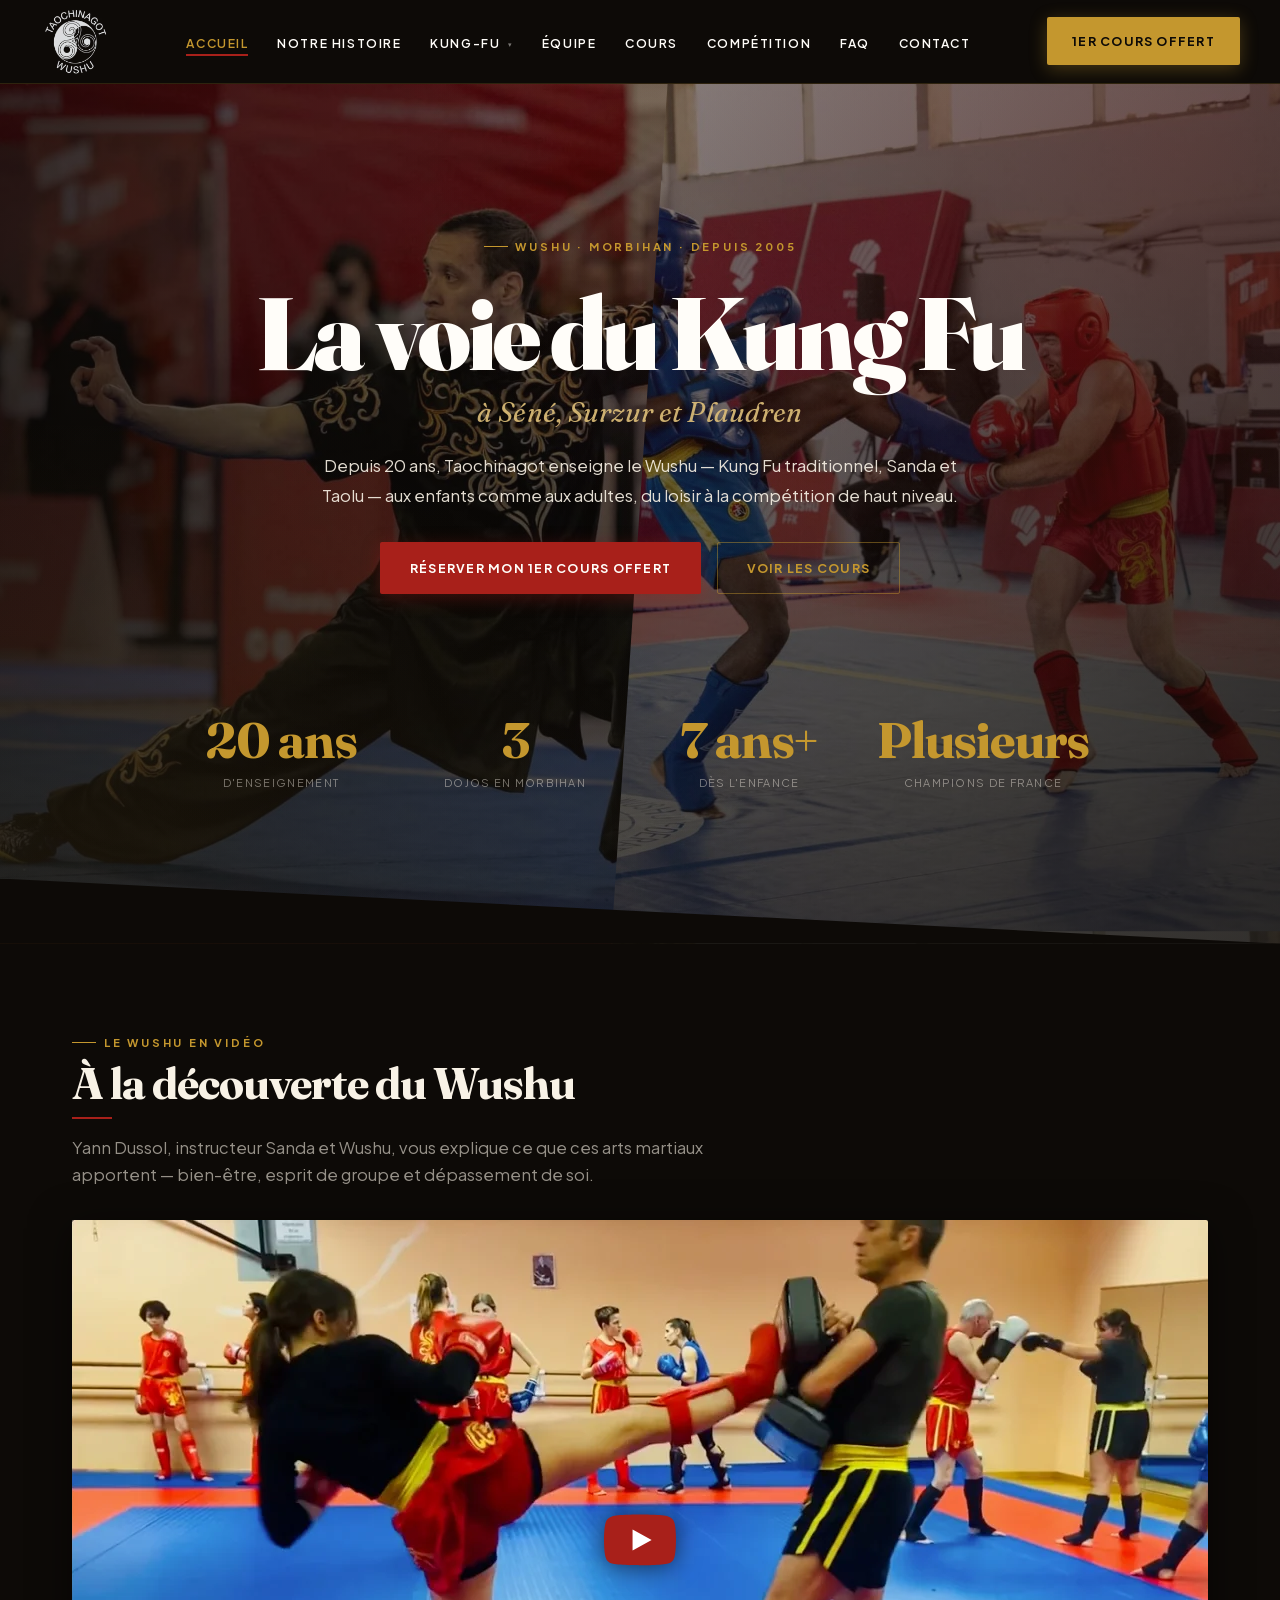
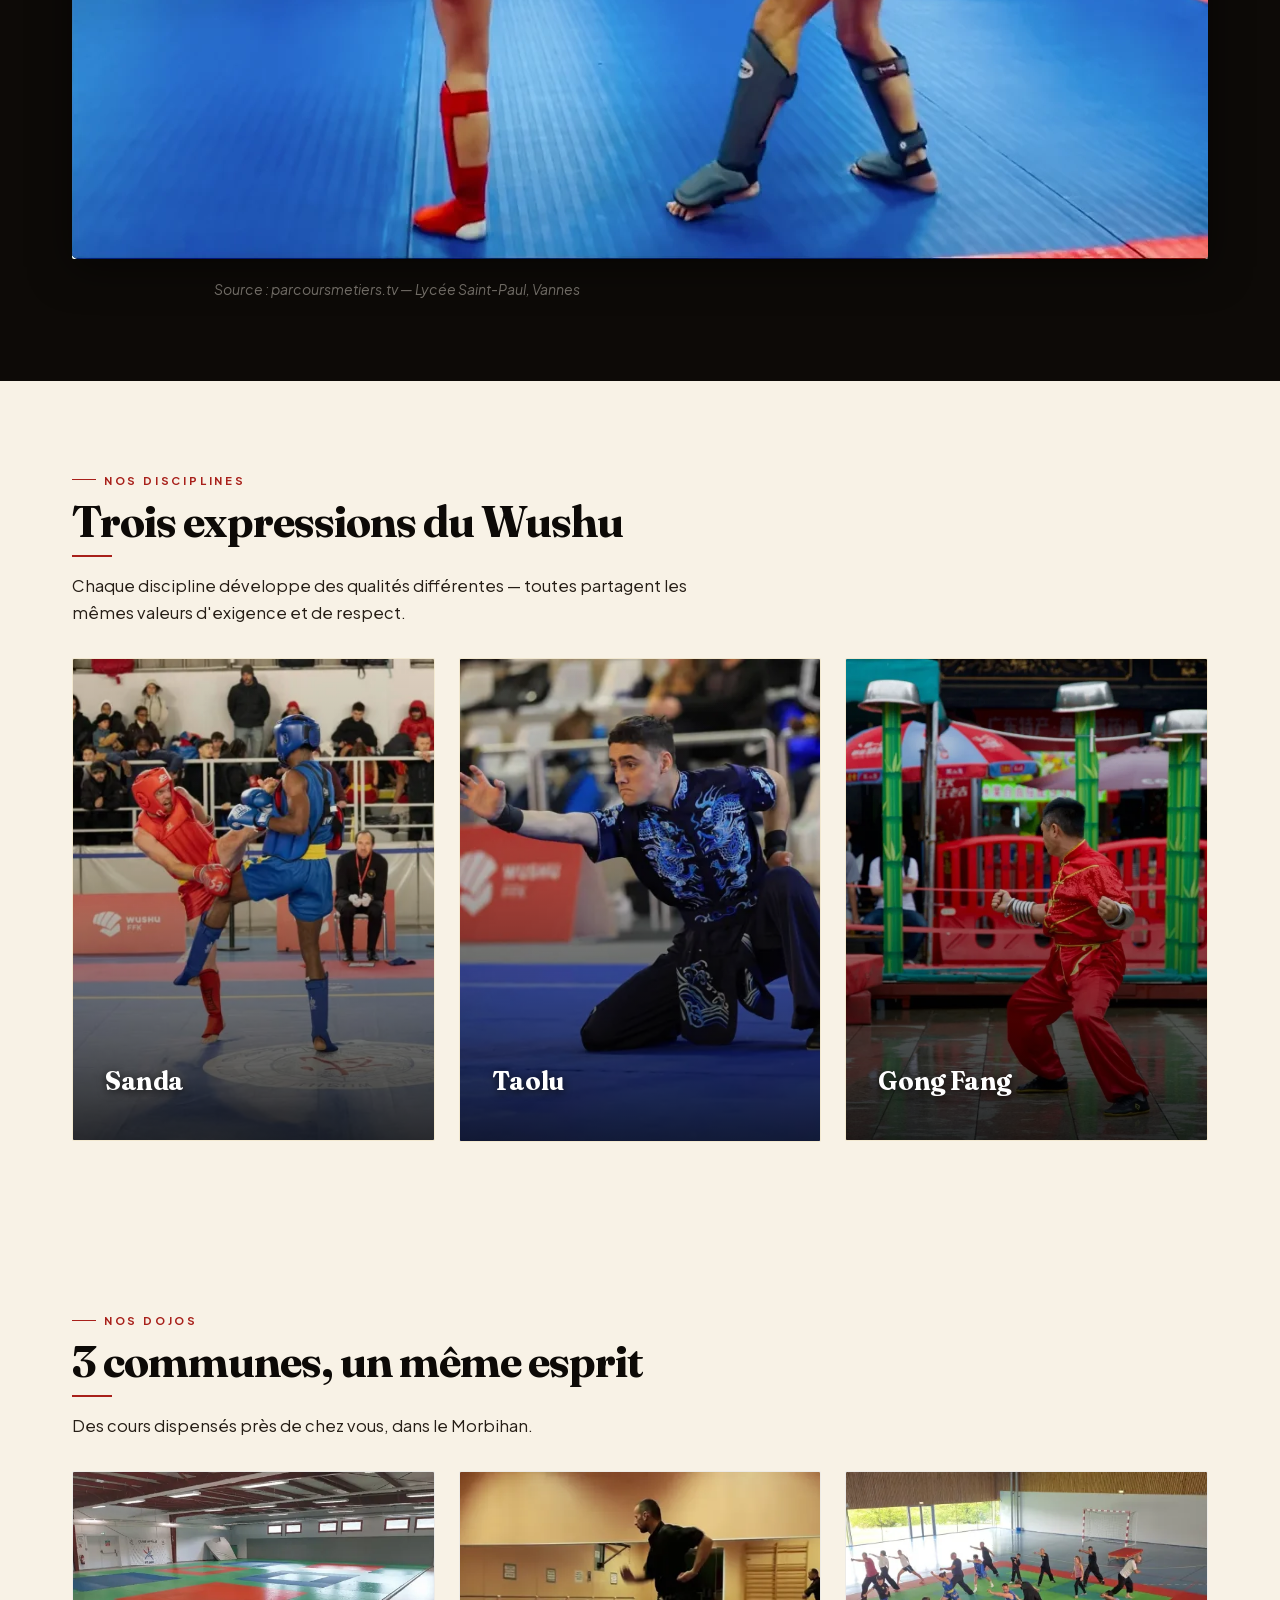
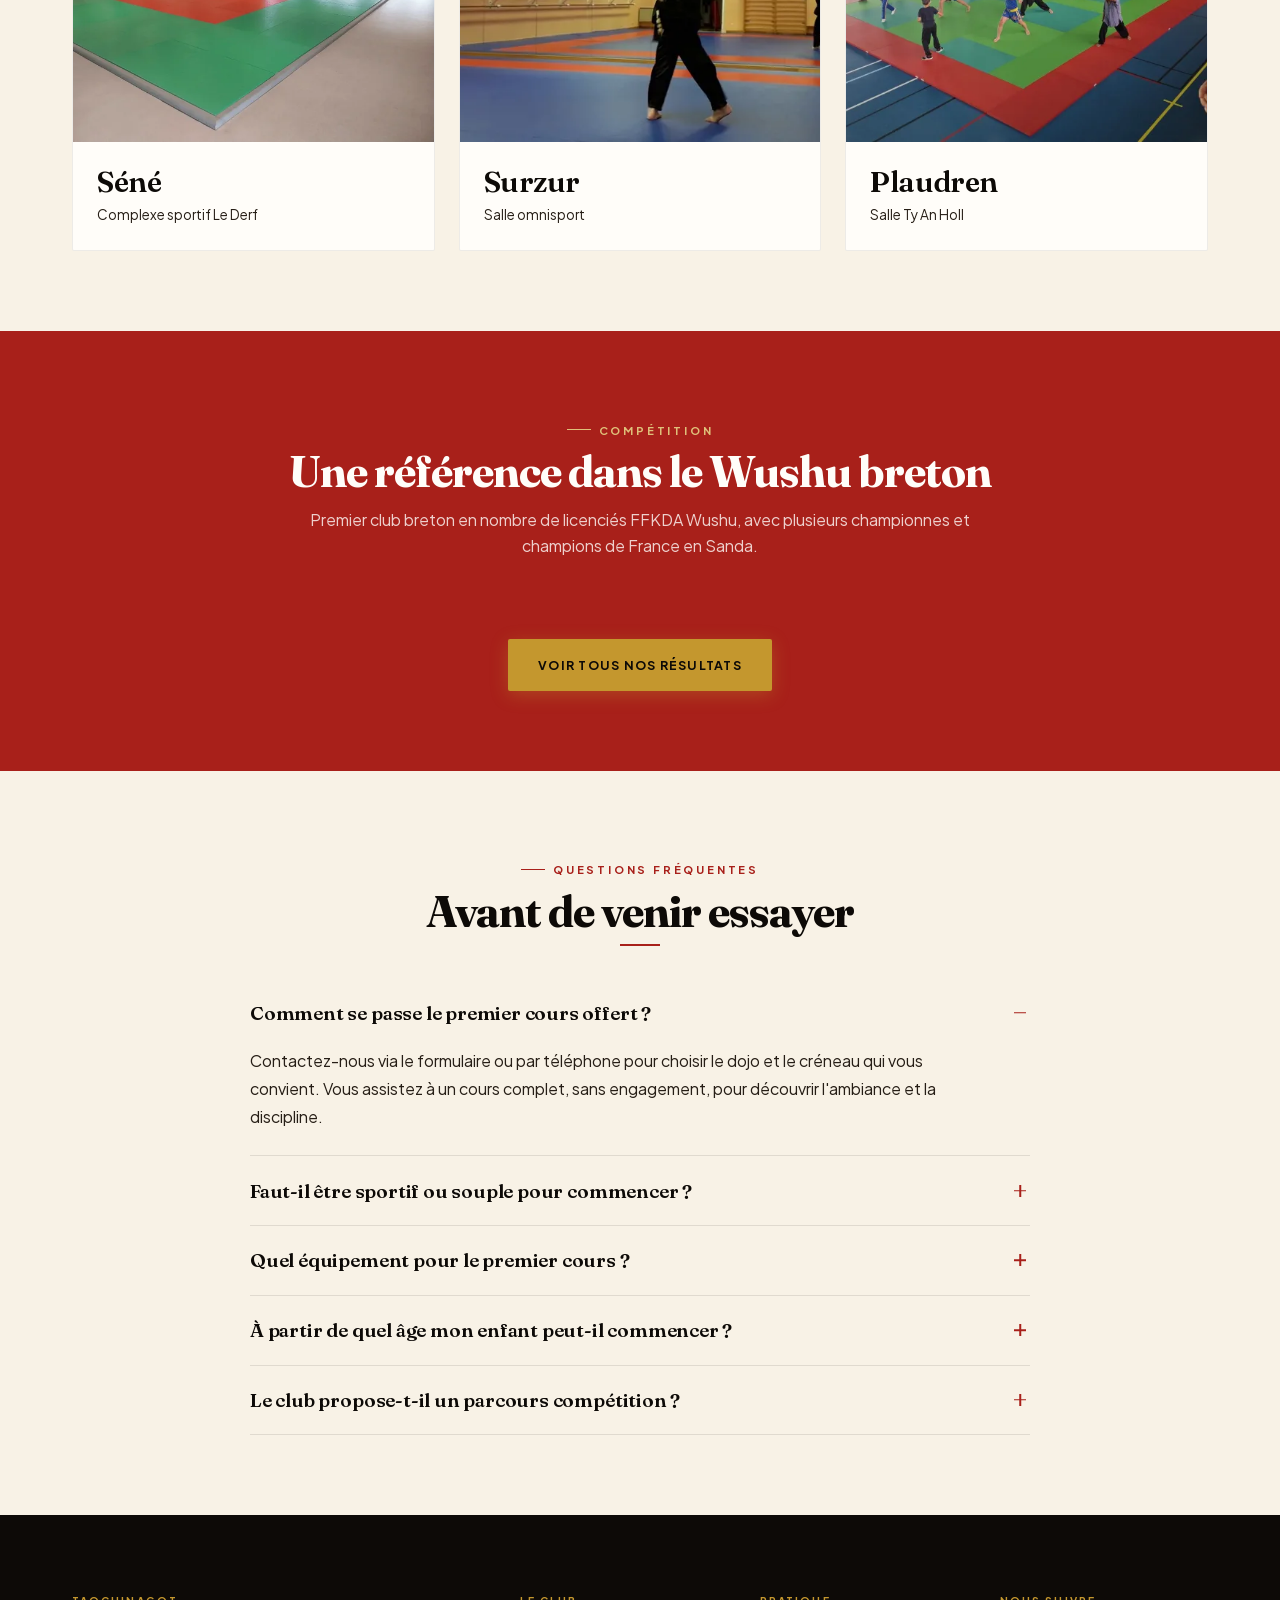
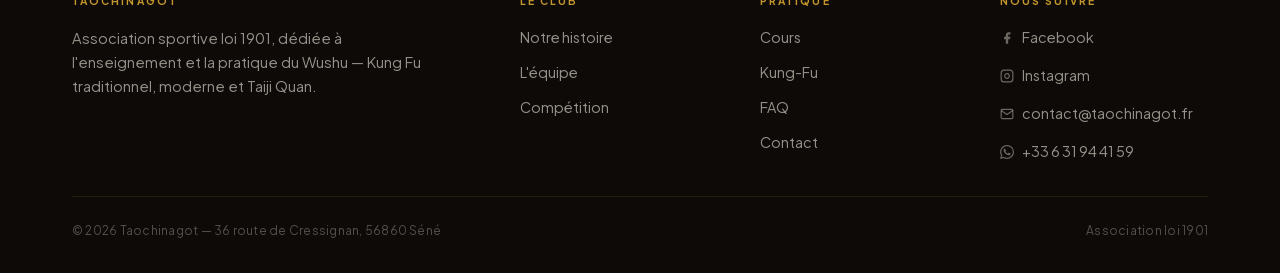
==== commit 1544b387: "fix: audit lean code — structure, classes manquantes, couleurs et images - Ajout balise <main id="ma" ====
--- a/index.html
+++ b/index.html
@@ -126,7 +126,8 @@
 </div>
 
 <!-- ============ HERO ============ -->
-<section class="hero" id="main-content">
+<main id="main-content">
+<section class="hero">
 
   <!-- Remplacer les src par vos photos : hero-tao.jpg (Taolu) et hero-sanda.jpg (Sanda) -->
   <div class="hero-bg" aria-hidden="true">
@@ -246,7 +247,7 @@
         </div>
       </a>
       <a href="pages/contact.html" class="dojo-card">
-        <div class="dojo-image"><img src="img/dojo-surzur.webp" alt="Dojo de Surzur — Salle omnisport"></div>
+        <div class="dojo-image"><img src="img/dojo-surzur.webp" srcset="img/dojo-surzur-600.webp 600w, img/dojo-surzur.webp 1182w" sizes="(max-width: 768px) 100vw, 33vw" alt="Dojo de Surzur — Salle omnisport" loading="lazy"></div>
         <div class="dojo-body">
           <h3>Surzur</h3>
           <p class="dojo-meta">Salle omnisport</p>
@@ -350,6 +351,7 @@
 </section>
 
 <!-- ============ FOOTER ============ -->
+</main>
 <footer class="site-footer">
   <div class="container">
     <div class="footer-grid">
--- a/css/style.min.css
+++ b/css/style.min.css
@@ -1 +1 @@
-@font-face{font-family:Fraunces;font-style:italic;font-weight:300 900;font-display:swap;src:url('../fonts/fraunces-italic-latin-ext.woff2') format('woff2');unicode-range:U+0100-02BA,U+02BD-02C5,U+02C7-02CC,U+02CE-02D7,U+02DD-02FF,U+0304,U+0308,U+0329,U+1D00-1DBF,U+1E00-1E9F,U+1EF2-1EFF,U+2020,U+20A0-20AB,U+20AD-20C0,U+2113,U+2C60-2C7F,U+A720-A7FF}@font-face{font-family:Fraunces;font-style:italic;font-weight:300 900;font-display:swap;src:url('../fonts/fraunces-italic-latin.woff2') format('woff2');unicode-range:U+0000-00FF,U+0131,U+0152-0153,U+02BB-02BC,U+02C6,U+02DA,U+02DC,U+0304,U+0308,U+0329,U+2000-206F,U+20AC,U+2122,U+2191,U+2193,U+2212,U+2215,U+FEFF,U+FFFD}@font-face{font-family:Fraunces;font-style:normal;font-weight:300 900;font-display:swap;src:url('../fonts/fraunces-normal-latin-ext.woff2') format('woff2');unicode-range:U+0100-02BA,U+02BD-02C5,U+02C7-02CC,U+02CE-02D7,U+02DD-02FF,U+0304,U+0308,U+0329,U+1D00-1DBF,U+1E00-1E9F,U+1EF2-1EFF,U+2020,U+20A0-20AB,U+20AD-20C0,U+2113,U+2C60-2C7F,U+A720-A7FF}@font-face{font-family:Fraunces;font-style:normal;font-weight:300 900;font-display:swap;src:url('../fonts/fraunces-normal-latin.woff2') format('woff2');unicode-range:U+0000-00FF,U+0131,U+0152-0153,U+02BB-02BC,U+02C6,U+02DA,U+02DC,U+0304,U+0308,U+0329,U+2000-206F,U+20AC,U+2122,U+2191,U+2193,U+2212,U+2215,U+FEFF,U+FFFD}@font-face{font-family:'Plus Jakarta Sans';font-style:italic;font-weight:400 700;font-display:swap;src:url('../fonts/plus-jakarta-sans-italic-latin-ext.woff2') format('woff2');unicode-range:U+0100-02BA,U+02BD-02C5,U+02C7-02CC,U+02CE-02D7,U+02DD-02FF,U+0304,U+0308,U+0329,U+1D00-1DBF,U+1E00-1E9F,U+1EF2-1EFF,U+2020,U+20A0-20AB,U+20AD-20C0,U+2113,U+2C60-2C7F,U+A720-A7FF}@font-face{font-family:'Plus Jakarta Sans';font-style:italic;font-weight:400 700;font-display:swap;src:url('../fonts/plus-jakarta-sans-italic-latin.woff2') format('woff2');unicode-range:U+0000-00FF,U+0131,U+0152-0153,U+02BB-02BC,U+02C6,U+02DA,U+02DC,U+0304,U+0308,U+0329,U+2000-206F,U+20AC,U+2122,U+2191,U+2193,U+2212,U+2215,U+FEFF,U+FFFD}@font-face{font-family:'Plus Jakarta Sans';font-style:normal;font-weight:400 700;font-display:swap;src:url('../fonts/plus-jakarta-sans-normal-latin-ext.woff2') format('woff2');unicode-range:U+0100-02BA,U+02BD-02C5,U+02C7-02CC,U+02CE-02D7,U+02DD-02FF,U+0304,U+0308,U+0329,U+1D00-1DBF,U+1E00-1E9F,U+1EF2-1EFF,U+2020,U+20A0-20AB,U+20AD-20C0,U+2113,U+2C60-2C7F,U+A720-A7FF}@font-face{font-family:'Plus Jakarta Sans';font-style:normal;font-weight:400 700;font-display:swap;src:url('../fonts/plus-jakarta-sans-normal-latin.woff2') format('woff2');unicode-range:U+0000-00FF,U+0131,U+0152-0153,U+02BB-02BC,U+02C6,U+02DA,U+02DC,U+0304,U+0308,U+0329,U+2000-206F,U+20AC,U+2122,U+2191,U+2193,U+2212,U+2215,U+FEFF,U+FFFD}:root{--ink:#0d0a07;--ink-soft:#261e16;--lacquer:#a8201a;--lacquer-deep:#7d1712;--gold:#c4972e;--gold-soft:#dfc07a;--paper:#f8f2e6;--paper-warm:#ede4d3;--jade:#3f5d4e;--white:#fffdf9;--font-display:'Fraunces',Georgia,serif;--font-body:'Plus Jakarta Sans',system-ui,sans-serif;--space-xs:0.5rem;--space-sm:1rem;--space-md:2rem;--space-lg:5rem;--space-xl:9rem;--max-width:1200px;--radius:2px}*,::after,::before{margin:0;padding:0;box-sizing:border-box}html{scroll-behavior:smooth}@media (prefers-reduced-motion:reduce){html{scroll-behavior:auto}*,::after,::before{animation-duration:0s!important;animation-iteration-count:1!important;transition-duration:0s!important}}body{font-family:var(--font-body);background:var(--paper);color:var(--ink);line-height:1.65;-webkit-font-smoothing:antialiased;overflow-x:hidden}img{max-width:100%;display:block}a{color:inherit;text-decoration:none}ul{list-style:none}h1,h2,h3,h4{font-family:var(--font-display);font-weight:900;line-height:1.08;letter-spacing:-.025em}h1{font-size:clamp(3rem, 8vw, 7.5rem);font-variation-settings:'opsz' 144,'wght' 900,'WONK' 1;letter-spacing:-.03em}h2{font-size:clamp(1.9rem, 3.5vw, 3rem);font-weight:700;font-variation-settings:'opsz' 72,'wght' 700,'WONK' 1;letter-spacing:-.022em}h3{font-size:clamp(1.25rem, 2.5vw, 1.85rem);font-weight:600;font-variation-settings:'opsz' 36,'wght' 600,'WONK' 0;letter-spacing:-.015em}p{max-width:65ch}.container{width:100%;max-width:var(--max-width);margin:0 auto;padding:0 var(--space-sm)}@media (min-width:768px){.container{padding:0 var(--space-md)}}section{padding:var(--space-lg) 0}a:focus-visible,button:focus-visible,input:focus-visible,textarea:focus-visible{outline:2px solid var(--gold);outline-offset:3px}.eyebrow{display:inline-flex;align-items:center;gap:.7em;font-family:var(--font-body);font-size:.7rem;font-weight:700;letter-spacing:.25em;text-transform:uppercase;color:var(--lacquer);margin-bottom:var(--space-xs)}.eyebrow::before{content:'';width:24px;height:1px;background:currentColor;flex-shrink:0}.skip-link{position:absolute;top:-4rem;left:1rem;background:var(--lacquer);color:#fff;padding:.5rem 1.1rem;border-radius:0 0 var(--radius) var(--radius);text-decoration:none;font-size:.9rem;font-family:var(--font-body);z-index:9999;transition:top .2s ease}.skip-link:focus{top:0;outline:0}.site-header{position:sticky;top:0;z-index:100;background:var(--ink);border-bottom:1px solid rgba(196,151,46,.18);transition:transform .28s ease}.site-header.header-hidden{transform:translateY(-100%)}.nav-bar{display:flex;align-items:center;justify-content:space-between;padding:.4rem 0}.logo{display:flex;align-items:center;gap:.6rem;font-family:var(--font-display);font-size:1.2rem;font-weight:700;color:var(--paper);letter-spacing:.02em;white-space:nowrap}.logo .logo-mark{width:70px!important;height:70px!important;min-width:70px;flex-shrink:0;aspect-ratio:1;object-fit:contain;filter:invert(1);mix-blend-mode:screen}.nav-links{display:none;align-items:center;gap:1rem}.nav-links a{font-size:.68rem;font-weight:600;letter-spacing:.14em;text-transform:uppercase;color:var(--white);position:relative;padding:.35rem 0;transition:color .2s ease;white-space:nowrap}.nav-cta{display:none}.nav-links a.active,.nav-links a:hover{color:var(--gold)}.nav-links a.active::after{content:'';position:absolute;bottom:0;left:0;width:100%;height:1.5px;background:var(--lacquer)}.nav-links li.has-dropdown{position:relative}.nav-links .dropdown{display:none;position:absolute;top:100%;left:50%;transform:translateX(-50%);background:var(--ink);border:1px solid rgba(196,151,46,.2);border-radius:var(--radius);padding:12px 0 .5rem;min-width:200px;list-style:none;z-index:200;box-shadow:0 12px 36px rgba(0,0,0,.6)}.nav-links .dropdown::before{content:'';position:absolute;top:-5px;left:50%;transform:translateX(-50%);border-left:5px solid transparent;border-right:5px solid transparent;border-bottom:5px solid rgba(196,151,46,.2)}.nav-links li.has-dropdown.open .dropdown,.nav-links li.has-dropdown:hover .dropdown{display:block}.nav-links .dropdown li a{display:block;padding:.6rem 1.3rem;white-space:nowrap;font-size:.7rem;letter-spacing:.12em}.nav-links .dropdown li a::after{display:none}.nav-links .dropdown li a:hover{background:rgba(255,255,255,.05);color:var(--gold)}.dropdown-arrow{font-size:.58em;opacity:.45;margin-left:4px;display:inline-block;transition:transform .25s ease}.has-dropdown.open .dropdown-arrow,.has-dropdown:hover .dropdown-arrow{transform:rotate(180deg)}.mobile-has-sub .mobile-parent-row{display:flex;align-items:center;justify-content:space-between}.mobile-toggle{background:0 0;border:none;color:rgba(248,242,230,.7);font-size:1.4rem;line-height:1;padding:0 .25rem;cursor:pointer;transition:transform .25s ease;flex-shrink:0}.mobile-has-sub.open .mobile-toggle{transform:rotate(180deg)}.mobile-menu .mobile-sub-list{display:none;flex-direction:column;gap:.6rem;margin-top:.75rem;padding-left:1.25rem;border-left:2px solid rgba(196,151,46,.3)}.mobile-has-sub.open .mobile-sub-list{display:flex}.mobile-sub-list a{font-size:clamp(1rem, 3.5vw, 1.35rem)!important;opacity:.75}.btn{display:inline-flex;align-items:center;justify-content:center;gap:.5em;font-family:var(--font-body);font-weight:700;font-size:.78rem;letter-spacing:.1em;text-transform:uppercase;padding:.9rem 1.8rem;border-radius:var(--radius);border:1.5px solid transparent;cursor:pointer;transition:transform .15s ease,box-shadow .15s ease,background .2s ease;white-space:nowrap}.btn:hover{transform:translateY(-2px)}.btn:active{transform:scale(.97)}.btn-primary{background:var(--lacquer);color:var(--white);box-shadow:0 4px 18px rgba(168,32,26,.35)}.btn-primary:hover{background:var(--lacquer-deep)}.btn-gold{background:var(--gold);color:var(--ink);box-shadow:0 4px 18px rgba(196,151,46,.32)}.btn-gold:hover{background:var(--gold-soft)}.btn-outline{background:0 0;border-color:rgba(196,151,46,.45);color:var(--gold)}.btn-outline:hover{border-color:var(--gold);background:rgba(196,151,46,.07)}.btn-outline-dark{background:0 0;border-color:rgba(13,10,7,.22);color:var(--ink)}.btn-outline-dark:hover{background:rgba(13,10,7,.05);border-color:var(--ink)}.burger{display:flex;flex-direction:column;justify-content:center;gap:5px;width:28px;height:24px;background:0 0;border:none;cursor:pointer;z-index:110;flex-shrink:0}.burger span{display:block;height:1.5px;background:var(--paper);transition:transform .25s ease,opacity .25s ease}.burger[aria-expanded=true] span:first-child{transform:translateY(6.5px) rotate(45deg)}.burger[aria-expanded=true] span:nth-child(2){opacity:0}.burger[aria-expanded=true] span:nth-child(3){transform:translateY(-6.5px) rotate(-45deg)}.mobile-menu{position:fixed;inset:0;background:var(--ink);z-index:99;display:flex;flex-direction:column;justify-content:flex-start;padding:5rem var(--space-md) var(--space-md);overflow-y:auto;-webkit-overflow-scrolling:touch;transform:translateX(100%);transition:transform .3s ease}.mobile-menu.open{transform:translateX(0)}.mobile-menu ul{display:flex;flex-direction:column;gap:1.25rem}.mobile-menu a{font-family:var(--font-display);font-size:clamp(1.6rem, 5vw, 2.2rem);font-variation-settings:'opsz' 36,'wght' 600,'WONK' 1;color:rgba(248,242,230,.85);letter-spacing:-.02em;line-height:1}.mobile-menu a.active{color:var(--gold)}.mobile-menu .btn{margin-top:2.5rem;align-self:flex-start}@media (min-width:1024px){.nav-links{display:flex;gap:1.8rem}.nav-links a{font-size:.76rem;letter-spacing:.13em}.nav-cta{display:inline-flex;flex-shrink:0;padding:.8rem 1.5rem;font-size:.78rem}.burger{display:none}.nav-bar{gap:3rem}.logo{font-size:1.3rem}}.hero{position:relative;background:var(--ink);color:var(--paper);padding:var(--space-xl) 0 calc(var(--space-lg) + 5vw);overflow:hidden}.hero::after{content:'';position:absolute;bottom:0;left:0;width:100%;height:calc(5vw + 1px);background:var(--ink);clip-path:polygon(0 0,0 100%,100% 100%);z-index:4;pointer-events:none}.hero-bg{position:absolute;inset:0;z-index:0}.hero-bg-panel{position:absolute;top:0;bottom:0;background-size:cover;background-position:center}.hero-bg-tao{left:0;right:0;width:100%;top:0;bottom:50%;clip-path:polygon(0 0,100% 0,100% 82%,0 100%);background-color:#1a1008;background-position:center 30%;background-image:url('../img/hero-tao.webp')}.hero-bg-sanda{left:0;right:0;width:100%;top:50%;bottom:0;clip-path:polygon(0 18%,100% 0,100% 100%,0 100%);background-color:#0f0a04;background-position:center 40%;background-image:url('../img/hero-sanda.webp')}@media (min-width:768px){.hero-bg-tao{left:0;right:auto;width:55%;top:0;bottom:0;clip-path:polygon(0 0,95% 0,87% 100%,0 100%);background-position:center}.hero-bg-sanda{left:auto;right:0;width:55%;top:0;bottom:0;clip-path:polygon(13% 0,100% 0,100% 100%,5% 100%);background-position:center}}.hero-overlay{position:absolute;inset:0;z-index:1;background:linear-gradient(to right,rgba(13,10,7,.72) 0,rgba(13,10,7,.45) 45%,rgba(13,10,7,.45) 55%,rgba(13,10,7,.65) 100%),linear-gradient(to bottom,rgba(13,10,7,.1) 0,rgba(13,10,7,.55) 100%)}.hero::before{content:'';position:absolute;inset:0;z-index:2;background:radial-gradient(ellipse at 92% 8%,rgba(168,32,26,.18) 0,transparent 48%),radial-gradient(ellipse at 4% 94%,rgba(196,151,46,.08) 0,transparent 42%);pointer-events:none}.hero-content{position:relative;z-index:3;max-width:1000px}.hero h1{color:var(--white);margin-bottom:1.5rem}.hero h1 em{font-style:italic;font-variation-settings:'opsz' 36,'wght' 400,'WONK' 0;color:var(--gold-soft);display:block;font-size:clamp(1rem, 3vw, 1.7rem);letter-spacing:.01em;margin-top:.6rem;opacity:.9}.hero-lede{font-size:1.05rem;color:rgba(248,242,230,.68);max-width:56ch;margin-bottom:var(--space-md);line-height:1.75}.hero-ctas{display:flex;flex-wrap:wrap;gap:1rem;margin-bottom:var(--space-lg)}.hero-stats{display:grid;grid-template-columns:repeat(2,1fr);padding-top:var(--space-md)}.hero-stats>div{padding:var(--space-xs) var(--space-sm) var(--space-xs) 0}.hero-stats>div:nth-child(3),.hero-stats>div:nth-child(4){margin-top:var(--space-sm);padding-top:var(--space-sm)}@media (min-width:768px){.hero-stats{grid-template-columns:repeat(4,1fr)}.hero-stats>div:nth-child(3),.hero-stats>div:nth-child(4){margin-top:0;padding-top:var(--space-xs)}}.bg-ink .hero-stats{padding:0;justify-content:flex-start;gap:3rem;flex-wrap:wrap}.stat-number{font-family:var(--font-display);font-size:clamp(2rem, 4vw, 3.2rem);font-variation-settings:'opsz' 72,'wght' 700,'WONK' 1;color:var(--gold);line-height:1;letter-spacing:-.025em}.stat-label{font-size:.68rem;letter-spacing:.12em;text-transform:uppercase;color:rgba(248,242,230,.45);margin-top:.55rem}.profile-split{display:grid;gap:1.5rem;grid-template-columns:1fr;max-width:860px}@media (min-width:768px){.profile-split{grid-template-columns:1fr 1fr}}.profile-card{background:var(--white);border:1px solid rgba(13,10,7,.06);border-left:3px solid var(--lacquer);border-radius:var(--radius);padding:var(--space-md);position:relative;transition:transform .2s ease,box-shadow .2s ease}.profile-card:hover{transform:translateY(-3px);box-shadow:0 18px 40px rgba(13,10,7,.1)}.profile-card h3{margin-bottom:.7rem}.profile-card p{color:var(--ink-soft);margin-bottom:1.5rem}.profile-card .tag{display:inline-block;font-size:.65rem;font-weight:700;letter-spacing:.15em;text-transform:uppercase;color:var(--lacquer);margin-bottom:.9rem}.section-head{margin-bottom:var(--space-md)}.section-head.center{margin-left:auto;margin-right:auto;text-align:center}.section-head.center .eyebrow{justify-content:center}.section-head p{color:var(--ink-soft);margin-top:.9rem;font-size:1.03rem;max-width:640px}.section-head.center p{margin-left:auto;margin-right:auto}.bg-ink{background-color:var(--ink);background-image:url("data:image/svg+xml,%3Csvg xmlns='http://www.w3.org/2000/svg' width='200' height='200'%3E%3Cfilter id='n'%3E%3CfeTurbulence type='fractalNoise' baseFrequency='0.65' numOctaves='3' stitchTiles='stitch'/%3E%3C/filter%3E%3Crect width='200' height='200' filter='url(%23n)' opacity='0.045'/%3E%3C/svg%3E");background-size:200px 200px;color:var(--paper)}.bg-paper-warm{background:var(--paper-warm)}.bg-ink .section-head p{color:rgba(248,242,230,.58)}.bg-ink .eyebrow{color:var(--gold)}.bg-ink .eyebrow::before{background:var(--gold)}.section-head h2::after{content:'';display:block;width:2.5rem;height:2px;background:var(--lacquer);margin-top:.6rem}.section-head.center h2::after{margin-left:auto;margin-right:auto}.bg-ink .section-head h2::after{display:none}.card-grid{display:grid;gap:1.5rem;grid-template-columns:1fr}@media (min-width:768px){.card-grid{grid-template-columns:repeat(3,1fr)}}.discipline-card{background:var(--white);border:1px solid rgba(196,151,46,.2);border-radius:var(--radius);padding:var(--space-md);display:flex;flex-direction:column;transition:border-color .25s ease,background .25s ease}.discipline-card:hover{border-color:rgba(196,151,46,.55);background:var(--white)}.discipline-card--photo{padding:0;position:relative;overflow:hidden;aspect-ratio:3/4}.discipline-card-bg{position:absolute;inset:0;width:100%;height:100%;object-fit:cover;display:block;transition:transform .45s ease}.discipline-card--photo.is-active .discipline-card-bg,.discipline-card--photo:hover .discipline-card-bg{transform:scale(1.04)}.discipline-card-overlay{position:absolute;inset:0;display:flex;flex-direction:column;justify-content:flex-end;padding:var(--space-md);background:linear-gradient(to top,rgba(0,0,0,.78) 0,rgba(0,0,0,.18) 55%,transparent 100%);transition:background .35s ease}.discipline-card--photo .discipline-card-overlay h3{color:#fff;margin-bottom:0;font-size:clamp(1.3rem, 2vw, 1.8rem);text-shadow:0 2px 8px rgba(0,0,0,.8)}.discipline-card--photo .discipline-card-overlay p{color:#fff;font-family:var(--font-body);font-size:1.05rem;font-weight:700;line-height:1.6;margin:.8rem 0 0;max-height:0;overflow:hidden;opacity:0;text-shadow:0 2px 6px rgba(0,0,0,.9);transition:max-height .4s ease,opacity .35s ease}.discipline-card--photo.is-active .discipline-card-overlay,.discipline-card--photo:hover .discipline-card-overlay{background:linear-gradient(to top,rgba(0,0,0,.92) 0,rgba(0,0,0,.55) 60%,rgba(0,0,0,.1) 100%)}.discipline-card--photo.is-active .discipline-card-overlay p,.discipline-card--photo:hover .discipline-card-overlay p{max-height:10rem;opacity:1}.discipline-card--photo::before{content:'';position:absolute;left:0;top:0;bottom:0;width:4px;background:var(--lacquer);z-index:5;opacity:0;transition:opacity .25s ease}.discipline-card--photo.is-active::before,.discipline-card--photo:hover::before{opacity:1}.discipline-card-overlay a{color:var(--gold-soft);font-size:.85rem;margin-top:.5rem;display:inline-block}.discipline-card h3{color:var(--ink);margin-bottom:.8rem;font-size:clamp(1.4rem, 2.5vw, 2rem);font-variation-settings:'opsz' 36,'wght' 700,'WONK' 1}.discipline-card p{color:rgba(13,10,7,.62);font-size:.93rem;margin-bottom:1.3rem;flex:1;max-width:none}.discipline-card a{font-size:.7rem;font-weight:700;letter-spacing:.14em;text-transform:uppercase;color:var(--gold);display:inline-flex;align-items:center;align-self:flex-start;border-bottom:1px solid transparent;padding-bottom:2px;transition:border-color .2s ease}.discipline-card a:hover{border-color:var(--gold)}.dojo-grid{display:grid;gap:1.5rem;grid-template-columns:1fr}@media (min-width:768px){.dojo-grid{grid-template-columns:repeat(3,1fr)}}.dojo-card{background:var(--white);border-radius:var(--radius);overflow:hidden;border:1px solid rgba(13,10,7,.07);display:block;text-decoration:none;color:inherit;position:relative;transition:box-shadow .2s,transform .2s}.dojo-card:hover{box-shadow:0 6px 24px rgba(13,10,7,.18);transform:translateY(-3px)}.dojo-hover-panel{position:absolute;inset:0;background:rgba(13,10,7,.93);color:var(--white);padding:1.6rem 1.5rem;display:flex;flex-direction:column;gap:.9rem;opacity:0;transition:opacity .22s ease;z-index:2}.dojo-card.is-active .dojo-hover-panel,.dojo-card:hover .dojo-hover-panel{opacity:1}.dojo-hover-discipline{font-family:var(--font-display);font-size:1.05rem;font-weight:600;color:var(--gold);margin:0;letter-spacing:.02em}.dojo-hover-slots{list-style:none;padding:0;margin:0;display:flex;flex-direction:column;gap:.55rem;flex:1}.dojo-hover-slots li{display:flex;align-items:center;gap:.5rem;font-size:.85rem;flex-wrap:wrap}.dojo-hover-day{font-weight:700;min-width:4.5rem;color:rgba(255,255,255,.75)}.dojo-hover-public{font-size:.72rem;font-weight:700;letter-spacing:.06em;text-transform:uppercase;padding:.15em .5em;border-radius:2px}.dojo-hover-public--enfants{background:rgba(196,151,46,.25);color:var(--gold-soft)}.dojo-hover-public--adultes{background:rgba(168,32,26,.25);color:#e07070}.dojo-hover-cta{font-size:.82rem;font-weight:700;color:var(--gold);letter-spacing:.04em;margin-top:auto}.dojo-card .dojo-image{aspect-ratio:4/3;background:linear-gradient(135deg,var(--paper-warm),var(--gold-soft));display:flex;align-items:center;justify-content:center;color:rgba(168,32,26,.35);font-family:var(--font-body);font-size:.68rem;font-weight:700;letter-spacing:.14em;text-transform:uppercase;overflow:hidden}.dojo-card .dojo-image img{width:100%;height:100%;object-fit:cover;display:block}.dojo-card .dojo-body{padding:1.5rem}.dojo-card h3{margin-bottom:.35rem}.dojo-card .dojo-meta{font-size:.85rem;color:var(--ink-soft)}.highlight-banner{background:var(--lacquer);color:var(--white);text-align:center}.highlight-banner h2{color:var(--white);margin-bottom:.7rem}.highlight-banner p{color:rgba(255,253,250,.8);margin:0 auto}.faq-list{max-width:780px;margin:0 auto}.faq-item{border-bottom:1px solid rgba(13,10,7,.1)}.faq-question{width:100%;display:flex;align-items:center;justify-content:space-between;gap:1.5rem;background:0 0;border:none;text-align:left;font-family:var(--font-display);font-size:clamp(1rem, 2vw, 1.2rem);font-weight:600;font-variation-settings:'opsz' 24,'wght' 600,'WONK' 0;color:var(--ink);padding:1.4rem 0;cursor:pointer;letter-spacing:-.01em}.faq-question .icon{flex-shrink:0;width:20px;height:20px;position:relative}.faq-question .icon::after,.faq-question .icon::before{content:'';position:absolute;background:var(--lacquer);top:50%;left:50%;transform:translate(-50%,-50%)}.faq-question .icon::before{width:12px;height:1.5px}.faq-question .icon::after{width:1.5px;height:12px;transition:transform .25s ease}.faq-item.open .icon::after{transform:translate(-50%,-50%) rotate(90deg) scaleY(0)}.faq-answer{max-height:0;overflow:hidden;transition:max-height .35s ease}.faq-item.open .faq-answer{max-height:500px}.faq-answer p{padding-bottom:1.5rem;color:var(--ink-soft);line-height:1.75;max-width:66ch}.site-footer{background:var(--ink);color:rgba(248,242,230,.58);padding:var(--space-lg) 0 var(--space-md)}.footer-grid{display:grid;gap:var(--space-md);grid-template-columns:1fr;margin-bottom:var(--space-md)}@media (min-width:768px){.footer-grid{grid-template-columns:2fr 1fr 1fr 1fr}}.footer-grid h4{font-family:var(--font-body);font-size:.65rem;font-weight:700;text-transform:uppercase;letter-spacing:.2em;color:var(--gold);margin-bottom:1.2rem}.footer-grid ul{display:flex;flex-direction:column;gap:.7rem;font-size:.9rem}.footer-grid ul a{transition:color .2s ease}.footer-grid ul a:hover{color:var(--gold)}.footer-grid>div:first-child p{max-width:38ch;font-size:.92rem;line-height:1.65}.footer-social{gap:.9rem!important}.footer-social a{display:flex;align-items:center;gap:.5rem;transition:color .2s}.footer-social a:hover{color:var(--gold)}.footer-social svg{flex-shrink:0;opacity:.7}.contact-socials{margin-top:2rem;padding-top:1.5rem;border-top:1px solid rgba(63,93,78,.18)}.contact-socials h3{font-family:var(--font-body);font-size:.65rem;font-weight:700;text-transform:uppercase;letter-spacing:.2em;color:var(--jade);margin-bottom:1rem}.contact-socials ul{display:flex;flex-direction:column;gap:.75rem;list-style:none;font-size:.9rem}.contact-socials a{display:flex;align-items:center;gap:.6rem;color:var(--ink-soft);font-weight:500;transition:color .2s}.contact-socials a:hover{color:var(--jade)}.contact-socials svg{flex-shrink:0;color:var(--jade)}.footer-bottom{border-top:1px solid rgba(196,151,46,.14);padding-top:1.5rem;display:flex;flex-wrap:wrap;justify-content:space-between;gap:.8rem;font-size:.75rem;color:rgba(248,242,230,.3);letter-spacing:.02em}.placeholder-page{background:var(--paper);padding:var(--space-xl) 0;text-align:center;min-height:50vh;display:flex;align-items:center}.placeholder-page .container{max-width:600px}.placeholder-page p{margin:0 auto var(--space-md);color:var(--ink-soft)}.page-hero{position:relative;background:var(--ink);color:var(--paper);padding:var(--space-xl) 0 calc(var(--space-lg) + 4vw);text-align:center;overflow:hidden}.page-hero::after{content:'';position:absolute;bottom:0;left:0;width:100%;height:calc(4vw + 2px);background:var(--paper);clip-path:polygon(0 0,0 100%,100% 100%);z-index:4;pointer-events:none}.page-hero h1{color:var(--white);font-size:clamp(2.4rem, 6vw, 5rem);font-variation-settings:'opsz' 72,'wght' 900,'WONK' 1}.page-hero p{color:rgba(248,242,230,.65);margin:1rem auto 0;max-width:56ch;font-size:1.05rem}.breadcrumb{font-family:var(--font-body);font-size:.68rem;color:var(--gold);letter-spacing:.22em;text-transform:uppercase;margin-bottom:1rem;opacity:.8}.mt-lg{margin-top:var(--space-lg)}.cta-lede{max-width:52ch;margin:.6rem auto 1.8rem}.coach-grid{display:grid;gap:1.25rem;grid-template-columns:1fr}.coach-card{background:var(--white);border:1px solid rgba(13,10,7,.08);border-radius:var(--radius);overflow:hidden;display:flex;flex-direction:column;transition:box-shadow .2s ease}.coach-card:hover{box-shadow:0 8px 32px rgba(13,10,7,.11)}.coach-photo{width:100%;aspect-ratio:4/3;flex:none;background:linear-gradient(160deg,var(--ink-soft) 0,var(--ink) 100%);position:relative;overflow:hidden}.coach-photo img{position:absolute;inset:0;width:100%;height:100%;object-fit:cover;object-position:center top}.coach-photo-placeholder{position:absolute;inset:0;display:flex;align-items:center;justify-content:center;font-family:var(--font-display);font-size:4rem;font-variation-settings:'opsz' 72,'wght' 300,'WONK' 1;color:rgba(196,151,46,.15);letter-spacing:.02em;user-select:none}.coach-dojo-badge{display:inline-block;font-size:.62rem;font-weight:700;letter-spacing:.12em;text-transform:uppercase;color:var(--gold);background:rgba(196,151,46,.1);border:1px solid rgba(196,151,46,.28);padding:.22em .6em;border-radius:2px}.coach-body{flex:1;padding:1.5rem 1.75rem;display:flex;flex-direction:column}.coach-header{display:flex;align-items:center;flex-wrap:wrap;gap:.65rem;margin-bottom:.2rem}.coach-body h3{font-size:1.35rem;margin-bottom:0}.coach-role{font-size:.7rem;font-weight:700;color:var(--lacquer);text-transform:uppercase;letter-spacing:.12em;margin-bottom:.75rem}.coach-bio{font-size:.88rem;color:rgba(13,10,7,.68);line-height:1.7;margin-bottom:1rem}.coach-details{display:grid;grid-template-columns:1fr;gap:1.25rem;margin-top:auto}.coach-parcours{border-top:1px solid rgba(13,10,7,.07);padding-top:.75rem;display:flex;flex-direction:column;gap:.4rem}.coach-parcours-label{font-size:.62rem;font-weight:700;letter-spacing:.12em;text-transform:uppercase;color:var(--lacquer);margin-bottom:.2rem}.coach-highlight{display:flex;align-items:baseline;gap:.55rem;font-size:.8rem;color:rgba(13,10,7,.7);line-height:1.4}.coach-highlight::before{content:'';flex-shrink:0;width:4px;height:4px;background:var(--gold);position:relative;top:-1px;border-radius:50%}.coach-card--featured{border-color:rgba(196,151,46,.25)}.coach-card--featured .coach-photo{background:linear-gradient(160deg,var(--lacquer) 0,var(--ink) 100%)}.coach-card--featured .coach-dojo-badge{background:rgba(196,151,46,.15);border-color:rgba(196,151,46,.45)}@media (min-width:768px){.coach-card{flex-direction:row}.coach-photo{flex:0 0 190px;width:190px;aspect-ratio:auto}.coach-details{grid-template-columns:1fr 1fr}}.contact-grid{display:grid;gap:var(--space-lg);grid-template-columns:1fr}@media (min-width:1024px){.contact-grid{grid-template-columns:1.3fr 1fr}}.contact-form-col>p{color:var(--ink-soft);margin-bottom:1.5rem}.contact-form-col>p+p{font-size:.92rem}.contact-form{display:flex;flex-direction:column;gap:1.2rem}.form-row{display:flex;flex-direction:column;gap:.45rem}.form-row label{font-size:.78rem;font-weight:600;color:var(--ink);letter-spacing:.03em}.form-row input,.form-row select,.form-row textarea{font-family:var(--font-body);font-size:.95rem;padding:.8rem 1rem;border:1.5px solid rgba(13,10,7,.14);border-radius:var(--radius);background:var(--white);color:var(--ink);resize:vertical;transition:border-color .2s ease}.form-row input:focus,.form-row select:focus,.form-row textarea:focus{border-color:var(--lacquer);outline:0}.form-row-split{display:grid;grid-template-columns:1fr;gap:1rem}@media (min-width:480px){.form-row-split{grid-template-columns:1fr 1fr}}.contact-form .btn{align-self:flex-start;margin-top:.5rem}.location-card{background:var(--white);border:1px solid rgba(13,10,7,.07);border-left:3px solid var(--gold);border-radius:var(--radius);padding:1.2rem 1.4rem;margin-bottom:1rem}.location-card h3{margin-bottom:.35rem;font-size:1.2rem}.location-card .dojo-meta{font-size:.88rem;color:var(--ink-soft);margin:0}.location-card--accent{background:var(--ink);border-left-color:var(--lacquer)}.location-card--accent h3{color:var(--gold)}.location-card--accent .dojo-meta{color:rgba(248,242,230,.58)}.timeline-section{padding-bottom:var(--space-xl)}.timeline{position:relative;padding-left:6rem}.timeline::before{content:'';position:absolute;left:.9rem;top:.6rem;bottom:0;width:2px;background:linear-gradient(to bottom,var(--gold),rgba(196,151,46,.15))}@media (prefers-reduced-motion:no-preference){.timeline::before{transform-origin:top center;transform:scaleY(0);transition:transform 1.8s cubic-bezier(.25, .46, .45, .94)}.timeline.line-visible::before{transform:scaleY(1)}}.timeline-item{position:relative;padding-bottom:var(--space-lg)}.timeline-item--last{padding-bottom:0}.timeline-marker{position:absolute;left:-6rem;top:.35rem;width:6rem;display:flex;align-items:center;justify-content:flex-start;padding-left:.5rem}.timeline-marker::before{content:'';display:block;width:10px;height:10px;border-radius:50%;background:var(--gold);flex-shrink:0;box-shadow:0 0 0 3px rgba(196,151,46,.2)}.timeline-item--highlight .timeline-marker::before{width:14px;height:14px;background:var(--lacquer);box-shadow:0 0 0 4px rgba(168,32,26,.25)}.timeline-year{display:none}.timeline-content{padding-top:.1rem}.timeline-content h3{font-size:1.3rem;color:var(--ink);margin-bottom:.6rem}.timeline-content p{font-size:.97rem;line-height:1.75;color:rgba(13,10,7,.65);margin-bottom:.8rem}.timeline-content p:last-of-type{margin-bottom:0}.timeline-content .btn{margin-top:1.2rem}.timeline-content--with-video{display:flex;flex-direction:column;gap:1.5rem;align-items:flex-start}.timeline-text{flex:1;min-width:0}.timeline-video{width:100%;flex:none;border-radius:var(--radius);overflow:hidden;display:block}@media (min-width:768px){.timeline-content--with-video{flex-direction:row}.timeline-video{flex:0 0 390px;width:390px}}.timeline-content strong{color:var(--ink);font-weight:600}@media (min-width:768px){.timeline{padding-left:11rem}.timeline::before{left:7.5rem}.timeline-marker{left:-11rem;width:11rem;justify-content:flex-end;padding-left:0;padding-right:0}.timeline-marker::before{position:absolute;left:7.5rem;transform:translateX(-50%)}.timeline-item--highlight .timeline-marker::before{left:7.5rem;transform:translateX(-50%)}.timeline-year{display:block;font-family:var(--font-display);font-size:.78rem;font-weight:700;letter-spacing:.08em;color:var(--gold);white-space:nowrap;text-align:right;padding-right:4.5rem}.timeline-item--highlight .timeline-year{color:var(--gold-soft)}}.president-message{max-width:780px;margin-top:var(--space-lg);padding-top:var(--space-md);border-top:1px solid rgba(13,10,7,.1)}.president-message p{font-size:.97rem;line-height:1.8;color:var(--ink-soft);margin-bottom:1.1rem}.president-list{list-style:none;margin:.2rem 0 1.4rem 0;display:flex;flex-direction:column;gap:.6rem}.president-list li{display:flex;align-items:baseline;gap:.75rem;font-size:.97rem;color:var(--ink-soft);line-height:1.6;padding-left:1.2rem;position:relative}.president-list li::before{content:'';position:absolute;left:0;top:.6em;width:5px;height:5px;background:var(--gold);border-radius:50%;flex-shrink:0}.president-signature{margin-top:2rem;padding-top:1.4rem;border-top:2px solid var(--gold);display:flex;flex-direction:column;gap:.2rem;max-width:260px}.president-name{font-family:var(--font-display);font-size:1.15rem;font-weight:700;color:var(--ink)}.president-title{font-size:.78rem;font-weight:600;letter-spacing:.08em;text-transform:uppercase;color:var(--gold)}.tarifs-grid{max-width:580px;border:1px solid rgba(248,242,230,.12);border-radius:var(--radius);overflow:hidden;margin-bottom:1.2rem}.tarif-row{display:flex;justify-content:space-between;align-items:center;padding:.95rem 1.4rem;border-bottom:1px solid rgba(248,242,230,.07);font-size:.97rem;color:rgba(248,242,230,.8)}.tarif-row:last-child{border-bottom:none}.tarif-row--header{background:rgba(248,242,230,.06);color:rgba(248,242,230,.45);font-size:.7rem;font-weight:700;letter-spacing:.1em;text-transform:uppercase;padding:.7rem 1.4rem}.tarif-row--promo{background:rgba(196,151,46,.07)}.tarif-price{font-family:var(--font-display);font-size:1.15rem;font-weight:700;color:var(--gold-soft)}.tarif-row--header .tarif-price{font-family:var(--font-body);font-size:.7rem;color:rgba(248,242,230,.45);font-weight:700}.tarif-badge{display:inline-block;font-size:.6rem;font-weight:700;letter-spacing:.08em;text-transform:uppercase;color:var(--gold);border:1px solid var(--gold);padding:.1rem .4rem;border-radius:1px;margin-left:.5rem;vertical-align:middle}.tarif-note{font-size:.82rem;color:rgba(248,242,230,.4);font-style:italic}.planning-grid{display:grid;gap:1.5rem}@media (min-width:1024px){.planning-grid{grid-template-columns:repeat(3,1fr)}}.planning-card{border:1px solid rgba(196,151,46,.18);border-radius:var(--radius);overflow:hidden}.planning-header{display:flex;align-items:flex-start;gap:1rem;padding:1.2rem 1.4rem;background:rgba(196,151,46,.07);border-bottom:1px solid rgba(196,151,46,.15)}.planning-num{font-family:var(--font-display);font-size:2rem;font-weight:900;color:var(--gold);line-height:1;flex-shrink:0}.planning-header h3{font-size:1.2rem;color:var(--ink);margin-bottom:.2rem}.planning-lieu{font-size:.78rem;color:var(--ink-soft);opacity:.6;line-height:1.4;margin:0}.planning-slots{padding:.5rem 0}.planning-slot{display:flex;gap:1rem;align-items:flex-start;padding:.75rem 1.4rem;border-bottom:1px solid rgba(196,151,46,.08)}.planning-slot:last-child{border-bottom:none}.planning-slot--special{background:rgba(196,151,46,.05)}.planning-day{font-size:.72rem;font-weight:700;letter-spacing:.06em;text-transform:uppercase;color:var(--gold);min-width:4.5rem;flex-shrink:0;padding-top:.15rem;line-height:1.4}.planning-day small{display:block;font-weight:400;opacity:.7;letter-spacing:0;text-transform:none;font-size:.65rem}.planning-detail{display:flex;flex-direction:column;gap:.25rem}.planning-time{font-size:.88rem;font-weight:600;color:var(--ink)}.planning-public{font-size:.72rem;font-weight:600;letter-spacing:.04em;text-transform:uppercase;padding:.15rem .5rem;border-radius:1px;display:inline-block}.planning-public--enfants{background:rgba(63,93,78,.12);color:var(--jade)}.planning-public--adultes{background:rgba(168,32,26,.2);color:#e08080}.planning-public--armes{background:rgba(196,151,46,.2);color:var(--gold-soft)}.kf-etymology{max-width:780px}.kf-intro{font-size:1.05rem;line-height:1.75;color:var(--ink-soft);margin-bottom:var(--space-md)}.kf-terms{display:flex;flex-direction:column;gap:1.6rem;margin-bottom:var(--space-md)}.kf-term{display:flex;flex-direction:column;gap:.6rem;align-items:flex-start}.kf-char{font-size:3.5rem;line-height:1;font-family:serif;color:var(--lacquer);flex-shrink:0;width:3.5rem;text-align:center}.kf-term strong{display:block;font-family:var(--font-display);font-size:1.25rem;font-weight:700;margin-bottom:.3rem}.kf-term p{color:var(--ink-soft);font-size:.98rem;line-height:1.7;margin:0}.kf-wushu{display:flex;flex-direction:column;gap:1rem;align-items:center;background:var(--paper-warm);border-left:3px solid var(--gold);border-radius:var(--radius);padding:1.4rem 1.6rem}.kf-wushu-chars{display:flex;flex-direction:column;align-items:center;gap:.3rem;flex-shrink:0}.kf-wushu-chars span:first-child{font-size:2.2rem;font-family:serif;color:var(--ink);line-height:1}.kf-wushu-alt{font-size:1.1rem;font-family:serif;color:var(--ink-soft)}.kf-wushu p{font-size:.98rem;color:var(--ink-soft);line-height:1.7;margin:0}@media (min-width:768px){.kf-term{flex-direction:row;gap:1.6rem}.kf-wushu{flex-direction:row;gap:2rem}}.kf-note{margin-top:var(--space-md);padding:1.1rem 1.4rem;border-left:3px solid var(--gold);background:rgba(196,151,46,.07);border-radius:var(--radius);font-size:.95rem;line-height:1.7;color:var(--ink-soft)}.bg-ink .kf-note{background:rgba(196,151,46,.1);color:rgba(248,242,230,.75)}.kf-note strong{display:block;color:var(--gold);font-size:.8rem;letter-spacing:.08em;text-transform:uppercase;margin-bottom:.3rem}.taolu-video-group{margin-top:var(--space-lg)}.taolu-video-group-title{font-size:.72rem;font-weight:700;letter-spacing:.12em;text-transform:uppercase;color:var(--gold);margin-bottom:1.2rem;padding-bottom:.6rem;border-bottom:1px solid rgba(196,151,46,.2)}.taolu-video-grid{display:grid;grid-template-columns:repeat(2,1fr);gap:1.2rem}@media (min-width:1024px){.taolu-video-grid{grid-template-columns:repeat(3,1fr)}}.taolu-video-ratio{position:relative;width:100%;padding-bottom:56.25%;border-radius:var(--radius);overflow:hidden;background:var(--ink-soft)}.taolu-video-thumb-link{display:block;text-decoration:none}.taolu-video-ratio img{position:absolute;inset:0;width:100%;height:100%;object-fit:cover;border:none}.taolu-video-play{position:absolute;inset:0;display:flex;align-items:center;justify-content:center;background:rgba(0,0,0,.2);transition:background .2s}.taolu-video-thumb-link:hover .taolu-video-play{background:rgba(0,0,0,.45)}.taolu-video-title{margin-top:.5rem;font-size:.82rem;font-weight:600;color:rgba(248,242,230,.65);text-align:center}#sanda .taolu-video-title{color:rgba(13,10,7,.65)}.video-section{background:var(--ink);color:var(--paper)}.video-section .section-head p{color:rgba(248,242,230,.58)}.video-section .eyebrow{color:var(--gold)}.video-section .eyebrow::before{background:var(--gold)}.video-link-card{display:block}.video-placeholder{position:relative;width:100%;aspect-ratio:16/9;border-radius:var(--radius);overflow:hidden;box-shadow:0 8px 40px rgba(0,0,0,.5);cursor:pointer}.video-thumb{position:absolute;inset:0;width:100%;height:100%;object-fit:cover;transition:transform .3s ease,filter .3s ease}.video-link-card:hover .video-thumb{transform:scale(1.03);filter:brightness(.7)}.video-play-btn{position:absolute;inset:0;display:flex;align-items:center;justify-content:center;pointer-events:none}.video-play-btn svg{filter:drop-shadow(0 2px 12px rgba(0,0,0,.6));transition:transform .2s ease}.video-link-card:hover .video-play-btn svg{transform:scale(1.12)}.video-caption{margin-top:1.2rem;font-size:.88rem;color:rgba(248,242,230,.45);text-align:center;font-style:italic}.competition-year-group{margin-bottom:4rem}.competition-year-label{font-family:var(--font-display);font-size:clamp(3rem, 8vw, 5.5rem);font-variation-settings:'opsz' 72,'wght' 300,'WONK' 0;color:var(--gold);line-height:1;border-bottom:1px solid rgba(196,151,46,.2);padding-bottom:.4rem;margin-bottom:2.5rem;opacity:.85}.competition-event{margin-bottom:2.5rem;padding-bottom:2.5rem;border-bottom:1px solid var(--paper-warm)}.competition-event:last-child{border-bottom:none;margin-bottom:0}.competition-event-header{display:flex;justify-content:space-between;align-items:flex-start;gap:1.2rem;margin-bottom:1.2rem;flex-wrap:wrap}.competition-event-header h3{font-size:clamp(1.1rem, 2.5vw, 1.5rem);margin-bottom:.2rem;margin-top:.3rem}.competition-meta{font-size:.82rem;color:rgba(13,10,7,.45);margin:0}.competition-tally{display:flex;gap:.4rem;flex-shrink:0;flex-wrap:wrap;align-items:flex-start;padding-top:.3rem}.competition-tally-item{font-size:.62rem;font-weight:700;letter-spacing:.1em;padding:.22rem .65rem;border-radius:1px;text-transform:uppercase;white-space:nowrap}.competition-tally--or{background:rgba(196,151,46,.13);color:#8a6810}.competition-tally--argent{background:rgba(140,150,165,.13);color:#606878}.competition-tally--bronze{background:rgba(165,90,25,.11);color:#8a4c10}.competition-note{font-size:.9rem;color:var(--ink-soft);background:var(--paper-warm);border-left:3px solid var(--gold-soft);padding:1rem 1.25rem;margin:1.25rem 0 .75rem;border-radius:0 var(--radius) var(--radius) 0;line-height:1.75}.competition-note-coaches{display:block;margin-top:.65rem;padding-top:.65rem;border-top:1px solid rgba(196,151,46,.25);font-size:.8rem;color:rgba(13,10,7,.5);font-style:italic;letter-spacing:.01em}.competition-event-footer{display:flex;flex-direction:column-reverse;align-items:center;gap:1.25rem;margin-top:1.25rem}.competition-event-footer .competition-note{flex:1;margin-top:0}.competition-poster{width:100%;max-width:260px;border-radius:var(--radius);display:block;box-shadow:0 2px 12px rgba(13,10,7,.15)}@media (min-width:480px){.competition-event-footer{flex-direction:row;align-items:flex-start}.competition-poster{flex:0 0 200px;width:200px;max-width:none}}.competition-athletes{display:grid;grid-template-columns:repeat(auto-fill,minmax(155px,1fr));gap:.85rem;margin:1.5rem 0 1.25rem}.competition-athlete-card{position:relative;border-radius:var(--radius);overflow:hidden;background:var(--ink-soft)}.competition-athlete-card img{width:100%;aspect-ratio:3/4;object-fit:cover;display:block}.competition-athlete-placeholder{width:100%;aspect-ratio:3/4;display:flex;align-items:center;justify-content:center;font-family:var(--font-display);font-size:2.5rem;font-variation-settings:'opsz' 72,'wght' 300;color:rgba(196,151,46,.2);user-select:none}.competition-athlete-badge{position:absolute;top:.55rem;left:.55rem;font-size:.6rem;font-weight:700;letter-spacing:.08em;text-transform:uppercase;padding:.25em .55em;border-radius:2px;line-height:1.2}.competition-athlete-badge--or{background:var(--gold);color:#fff}.competition-athlete-badge--argent{background:rgba(210,210,220,.95);color:#333}.competition-athlete-badge--bronze{background:rgba(168,100,50,.92);color:#fff}.competition-athlete-info{position:absolute;bottom:0;left:0;right:0;padding:2rem .7rem .7rem;background:linear-gradient(to top,rgba(13,10,7,.9) 0,transparent 100%)}.competition-athlete-name{display:block;font-family:var(--font-display);font-size:.92rem;font-weight:700;color:#fff;letter-spacing:-.01em;margin-bottom:.1rem}.competition-athlete-cat{display:block;font-size:.7rem;color:rgba(255,255,255,.65);line-height:1.3}.dropdown-divider{height:1px;background:rgba(255,255,255,.12);margin:4px .75rem;pointer-events:none}.evenements-list{display:flex;flex-direction:column;gap:1.5rem;margin-top:2rem}.evenement-card{display:grid;grid-template-columns:1fr;gap:1.5rem;padding:1.5rem;border:1px solid var(--paper-warm);border-left:3px solid var(--lacquer);background:var(--white)}.evenement-date{display:flex;flex-direction:row;align-items:center;justify-content:center;text-align:center;gap:.5rem;padding-right:0;border-right:none;border-bottom:1px solid var(--paper-warm);padding-bottom:.75rem}.evenement-mois{font-size:.7rem;letter-spacing:.12em;text-transform:uppercase;color:var(--lacquer);font-weight:600}.evenement-jour{font-family:var(--font-display);font-size:1.6rem;font-variation-settings:'opsz' 72,'wght' 300;color:var(--ink);line-height:1}.evenement-body h3{margin:.3rem 0 .6rem;font-size:1.1rem}.evenement-body p{color:var(--ink-soft);font-size:.92rem;margin-bottom:1rem}@media (min-width:480px){.evenement-card{grid-template-columns:90px 1fr}.evenement-date{flex-direction:column;gap:.2rem;padding-right:1.5rem;border-right:1px solid var(--paper-warm);border-bottom:none;padding-bottom:0}}.histoire-video{max-width:720px;margin:2.5rem auto 0}@media (prefers-reduced-motion:no-preference){.reveal{opacity:0;transform:translateY(20px);transition:opacity .52s ease,transform .52s ease;transition-delay:var(--reveal-delay, 0s)}.reveal.visible{opacity:1;transform:none}}.competition-athlete-card img{cursor:zoom-in}#lightbox{display:none;position:fixed;inset:0;z-index:500;background:rgba(0,0,0,.94);flex-direction:column;align-items:center;justify-content:center;padding:1rem;gap:.75rem}#lightbox.open{display:flex}.lb-img{max-width:min(90vw,860px);max-height:78vh;object-fit:contain;border-radius:var(--radius)}.lb-caption{color:rgba(248,242,230,.65);font-family:var(--font-body);font-size:.82rem;text-align:center;max-width:52ch;line-height:1.5}.lb-close{position:absolute;top:1rem;right:1.25rem;background:0 0;border:1px solid rgba(255,255,255,.3);border-radius:50%;color:rgba(255,255,255,.8);width:2.4rem;height:2.4rem;font-size:1.4rem;line-height:1;cursor:pointer;display:flex;align-items:center;justify-content:center;transition:border-color .2s,color .2s}.lb-close:focus-visible,.lb-close:hover{border-color:#fff;color:#fff;outline:0}.lb-next,.lb-prev{position:absolute;top:50%;transform:translateY(-50%);background:rgba(255,255,255,.1);border:none;color:rgba(255,255,255,.85);font-size:2rem;line-height:1;cursor:pointer;padding:.6rem 1rem;border-radius:var(--radius);transition:background .2s}.lb-prev{left:.75rem}.lb-next{right:.75rem}.lb-next:hover,.lb-prev:hover{background:rgba(255,255,255,.22)}@media (max-width:640px){.lb-next,.lb-prev{font-size:1.4rem;padding:.4rem .65rem}.lb-prev{left:.25rem}.lb-next{right:.25rem}}.scroll-progress{position:fixed;top:0;left:0;width:0%;height:3px;background:var(--lacquer);z-index:200;transition:width .1s linear;pointer-events:none}:focus-visible{outline:2px solid var(--gold);outline-offset:3px;border-radius:2px}.cta-sticky-mobile{display:none}@media (max-width:1023px){.cta-sticky-mobile{display:block;position:fixed;bottom:0;left:0;right:0;background:var(--lacquer);color:#fff;text-align:center;padding:1rem 1.5rem;font-family:var(--font-body);font-weight:700;font-size:.97rem;letter-spacing:.03em;text-decoration:none;z-index:80;transform:translateY(100%);transition:transform .35s ease;box-shadow:0 -4px 20px rgba(168,32,26,.28)}.cta-sticky-mobile.visible{transform:translateY(0)}.back-to-top{bottom:5rem}}.year-filter{display:flex;gap:.5rem;flex-wrap:wrap;margin-bottom:var(--space-md)}.year-btn{background:0 0;border:1px solid rgba(196,151,46,.3);color:var(--ink-soft);padding:.35rem .9rem;border-radius:2rem;cursor:pointer;font-family:var(--font-body);font-size:.88rem;font-weight:600;transition:background .2s,color .2s,border-color .2s}.year-btn.active,.year-btn:hover{background:var(--lacquer);color:#fff;border-color:var(--lacquer)}.back-to-top{position:fixed;bottom:1.5rem;right:1.5rem;width:2.75rem;height:2.75rem;border-radius:50%;background:var(--lacquer);color:#fff;border:none;cursor:pointer;display:flex;align-items:center;justify-content:center;opacity:0;transform:translateY(.5rem);transition:opacity .3s ease,transform .3s ease,background .2s ease;z-index:90;box-shadow:0 4px 14px rgba(168,32,26,.4);pointer-events:none}.back-to-top.visible{opacity:1;transform:translateY(0);pointer-events:auto}.back-to-top:hover{background:var(--lacquer-deep)}.back-to-top svg{width:1.1rem;height:1.1rem;fill:none;stroke:currentColor;stroke-width:2.5;stroke-linecap:round;stroke-linejoin:round}+@font-face{font-family:Fraunces;font-style:italic;font-weight:300 900;font-display:swap;src:url('../fonts/fraunces-italic-latin-ext.woff2') format('woff2');unicode-range:U+0100-02BA,U+02BD-02C5,U+02C7-02CC,U+02CE-02D7,U+02DD-02FF,U+0304,U+0308,U+0329,U+1D00-1DBF,U+1E00-1E9F,U+1EF2-1EFF,U+2020,U+20A0-20AB,U+20AD-20C0,U+2113,U+2C60-2C7F,U+A720-A7FF}@font-face{font-family:Fraunces;font-style:italic;font-weight:300 900;font-display:swap;src:url('../fonts/fraunces-italic-latin.woff2') format('woff2');unicode-range:U+0000-00FF,U+0131,U+0152-0153,U+02BB-02BC,U+02C6,U+02DA,U+02DC,U+0304,U+0308,U+0329,U+2000-206F,U+20AC,U+2122,U+2191,U+2193,U+2212,U+2215,U+FEFF,U+FFFD}@font-face{font-family:Fraunces;font-style:normal;font-weight:300 900;font-display:swap;src:url('../fonts/fraunces-normal-latin-ext.woff2') format('woff2');unicode-range:U+0100-02BA,U+02BD-02C5,U+02C7-02CC,U+02CE-02D7,U+02DD-02FF,U+0304,U+0308,U+0329,U+1D00-1DBF,U+1E00-1E9F,U+1EF2-1EFF,U+2020,U+20A0-20AB,U+20AD-20C0,U+2113,U+2C60-2C7F,U+A720-A7FF}@font-face{font-family:Fraunces;font-style:normal;font-weight:300 900;font-display:swap;src:url('../fonts/fraunces-normal-latin.woff2') format('woff2');unicode-range:U+0000-00FF,U+0131,U+0152-0153,U+02BB-02BC,U+02C6,U+02DA,U+02DC,U+0304,U+0308,U+0329,U+2000-206F,U+20AC,U+2122,U+2191,U+2193,U+2212,U+2215,U+FEFF,U+FFFD}@font-face{font-family:'Plus Jakarta Sans';font-style:italic;font-weight:400 700;font-display:swap;src:url('../fonts/plus-jakarta-sans-italic-latin-ext.woff2') format('woff2');unicode-range:U+0100-02BA,U+02BD-02C5,U+02C7-02CC,U+02CE-02D7,U+02DD-02FF,U+0304,U+0308,U+0329,U+1D00-1DBF,U+1E00-1E9F,U+1EF2-1EFF,U+2020,U+20A0-20AB,U+20AD-20C0,U+2113,U+2C60-2C7F,U+A720-A7FF}@font-face{font-family:'Plus Jakarta Sans';font-style:italic;font-weight:400 700;font-display:swap;src:url('../fonts/plus-jakarta-sans-italic-latin.woff2') format('woff2');unicode-range:U+0000-00FF,U+0131,U+0152-0153,U+02BB-02BC,U+02C6,U+02DA,U+02DC,U+0304,U+0308,U+0329,U+2000-206F,U+20AC,U+2122,U+2191,U+2193,U+2212,U+2215,U+FEFF,U+FFFD}@font-face{font-family:'Plus Jakarta Sans';font-style:normal;font-weight:400 700;font-display:swap;src:url('../fonts/plus-jakarta-sans-normal-latin-ext.woff2') format('woff2');unicode-range:U+0100-02BA,U+02BD-02C5,U+02C7-02CC,U+02CE-02D7,U+02DD-02FF,U+0304,U+0308,U+0329,U+1D00-1DBF,U+1E00-1E9F,U+1EF2-1EFF,U+2020,U+20A0-20AB,U+20AD-20C0,U+2113,U+2C60-2C7F,U+A720-A7FF}@font-face{font-family:'Plus Jakarta Sans';font-style:normal;font-weight:400 700;font-display:swap;src:url('../fonts/plus-jakarta-sans-normal-latin.woff2') format('woff2');unicode-range:U+0000-00FF,U+0131,U+0152-0153,U+02BB-02BC,U+02C6,U+02DA,U+02DC,U+0304,U+0308,U+0329,U+2000-206F,U+20AC,U+2122,U+2191,U+2193,U+2212,U+2215,U+FEFF,U+FFFD}:root{--ink:#0d0a07;--ink-soft:#261e16;--lacquer:#a8201a;--lacquer-deep:#7d1712;--gold:#c4972e;--gold-soft:#dfc07a;--paper:#f8f2e6;--paper-warm:#ede4d3;--jade:#3f5d4e;--white:#fffdf9;--font-display:'Fraunces',Georgia,serif;--font-body:'Plus Jakarta Sans',system-ui,sans-serif;--space-xs:0.5rem;--space-sm:1rem;--space-md:2rem;--space-lg:5rem;--space-xl:9rem;--max-width:1200px;--radius:2px}*,::after,::before{margin:0;padding:0;box-sizing:border-box}html{scroll-behavior:smooth}@media (prefers-reduced-motion:reduce){html{scroll-behavior:auto}*,::after,::before{animation-duration:0s!important;animation-iteration-count:1!important;transition-duration:0s!important}}body{font-family:var(--font-body);background:var(--paper);color:var(--ink);line-height:1.65;-webkit-font-smoothing:antialiased;overflow-x:hidden}img{max-width:100%;display:block}a{color:inherit;text-decoration:none}ul{list-style:none}h1,h2,h3,h4{font-family:var(--font-display);font-weight:900;line-height:1.08;letter-spacing:-.025em}h1{font-size:clamp(3rem, 8vw, 7.5rem);font-variation-settings:'opsz' 144,'wght' 900,'WONK' 1;letter-spacing:-.03em}h2{font-size:clamp(1.9rem, 3.5vw, 3rem);font-weight:700;font-variation-settings:'opsz' 72,'wght' 700,'WONK' 1;letter-spacing:-.022em}h3{font-size:clamp(1.25rem, 2.5vw, 1.85rem);font-weight:600;font-variation-settings:'opsz' 36,'wght' 600,'WONK' 0;letter-spacing:-.015em}p{max-width:65ch}.container{width:100%;max-width:var(--max-width);margin:0 auto;padding:0 var(--space-sm)}@media (min-width:768px){.container{padding:0 var(--space-md)}}section{padding:var(--space-lg) 0}a:focus-visible,button:focus-visible,input:focus-visible,textarea:focus-visible{outline:2px solid var(--gold);outline-offset:3px}.eyebrow{display:inline-flex;align-items:center;gap:.7em;font-family:var(--font-body);font-size:.7rem;font-weight:700;letter-spacing:.25em;text-transform:uppercase;color:var(--lacquer);margin-bottom:var(--space-xs)}.eyebrow::before{content:'';width:24px;height:1px;background:currentColor;flex-shrink:0}.skip-link{position:absolute;top:-4rem;left:1rem;background:var(--lacquer);color:#fff;padding:.5rem 1.1rem;border-radius:0 0 var(--radius) var(--radius);text-decoration:none;font-size:.9rem;font-family:var(--font-body);z-index:9999;transition:top .2s ease}.skip-link:focus{top:0;outline:0}.site-header{position:sticky;top:0;z-index:100;background:var(--ink);border-bottom:1px solid rgba(196,151,46,.18);transition:transform .28s ease}.site-header.header-hidden{transform:translateY(-100%)}.nav-bar{display:flex;align-items:center;justify-content:space-between;padding:.4rem 0}.logo{display:flex;align-items:center;gap:.6rem;font-family:var(--font-display);font-size:1.2rem;font-weight:700;color:var(--paper);letter-spacing:.02em;white-space:nowrap}.logo .logo-mark{width:clamp(50px,8vw,70px);height:clamp(50px,8vw,70px);flex-shrink:0;aspect-ratio:1;object-fit:contain;filter:invert(1);mix-blend-mode:screen}.nav-links{display:none;align-items:center;gap:1rem}.nav-links a{font-size:.68rem;font-weight:600;letter-spacing:.14em;text-transform:uppercase;color:var(--white);position:relative;padding:.35rem 0;transition:color .2s ease;white-space:nowrap}.nav-cta{display:none}.nav-links a.active,.nav-links a:hover{color:var(--gold)}.nav-links a.active::after{content:'';position:absolute;bottom:0;left:0;width:100%;height:1.5px;background:var(--lacquer)}.nav-links li.has-dropdown{position:relative}.nav-links .dropdown{display:none;position:absolute;top:100%;left:50%;transform:translateX(-50%);background:var(--ink);border:1px solid rgba(196,151,46,.2);border-radius:var(--radius);padding:12px 0 .5rem;min-width:200px;list-style:none;z-index:200;box-shadow:0 12px 36px rgba(0,0,0,.6)}.nav-links .dropdown::before{content:'';position:absolute;top:-5px;left:50%;transform:translateX(-50%);border-left:5px solid transparent;border-right:5px solid transparent;border-bottom:5px solid rgba(196,151,46,.2)}.nav-links li.has-dropdown.open .dropdown,.nav-links li.has-dropdown:hover .dropdown{display:block}.nav-links .dropdown li a{display:block;padding:.6rem 1.3rem;white-space:nowrap;font-size:.7rem;letter-spacing:.12em}.nav-links .dropdown li a::after{display:none}.nav-links .dropdown li a:hover{background:rgba(255,255,255,.05);color:var(--gold)}.dropdown-arrow{font-size:.58em;opacity:.45;margin-left:4px;display:inline-block;transition:transform .25s ease}.has-dropdown.open .dropdown-arrow,.has-dropdown:hover .dropdown-arrow{transform:rotate(180deg)}.mobile-has-sub .mobile-parent-row{display:flex;align-items:center;justify-content:space-between}.mobile-toggle{background:0 0;border:none;color:rgba(248,242,230,.7);font-size:1.4rem;line-height:1;padding:0 .25rem;cursor:pointer;transition:transform .25s ease;flex-shrink:0}.mobile-has-sub.open .mobile-toggle{transform:rotate(180deg)}.mobile-menu .mobile-sub-list{display:none;flex-direction:column;gap:.6rem;margin-top:.75rem;padding-left:1.25rem;border-left:2px solid rgba(196,151,46,.3)}.mobile-has-sub.open .mobile-sub-list{display:flex}.mobile-sub-list a{font-size:clamp(1rem, 3.5vw, 1.35rem)!important;opacity:.75}.btn{display:inline-flex;align-items:center;justify-content:center;gap:.5em;font-family:var(--font-body);font-weight:700;font-size:.78rem;letter-spacing:.1em;text-transform:uppercase;padding:.9rem 1.8rem;border-radius:var(--radius);border:1.5px solid transparent;cursor:pointer;transition:transform .15s ease,box-shadow .15s ease,background .2s ease;white-space:nowrap}.btn:hover{transform:translateY(-2px)}.btn:active{transform:scale(.97)}.btn-primary{background:var(--lacquer);color:var(--white);box-shadow:0 4px 18px rgba(168,32,26,.35)}.btn-primary:hover{background:var(--lacquer-deep)}.btn-gold{background:var(--gold);color:var(--ink);box-shadow:0 4px 18px rgba(196,151,46,.32)}.btn-gold:hover{background:var(--gold-soft)}.btn-outline{background:0 0;border-color:rgba(196,151,46,.45);color:var(--gold)}.btn-outline:hover{border-color:var(--gold);background:rgba(196,151,46,.07)}.btn-outline-dark{background:0 0;border-color:rgba(13,10,7,.22);color:var(--ink)}.btn-outline-dark:hover{background:rgba(13,10,7,.05);border-color:var(--ink)}.burger{display:flex;flex-direction:column;justify-content:center;gap:5px;width:28px;height:24px;background:0 0;border:none;cursor:pointer;z-index:110;flex-shrink:0}.burger span{display:block;height:1.5px;background:var(--paper);transition:transform .25s ease,opacity .25s ease}.burger[aria-expanded=true] span:first-child{transform:translateY(6.5px) rotate(45deg)}.burger[aria-expanded=true] span:nth-child(2){opacity:0}.burger[aria-expanded=true] span:nth-child(3){transform:translateY(-6.5px) rotate(-45deg)}.mobile-menu{position:fixed;inset:0;background:var(--ink);z-index:99;display:flex;flex-direction:column;justify-content:flex-start;padding:5rem var(--space-md) var(--space-md);overflow-y:auto;-webkit-overflow-scrolling:touch;transform:translateX(100%);transition:transform .3s ease}.mobile-menu.open{transform:translateX(0)}.mobile-menu ul{display:flex;flex-direction:column;gap:1.25rem}.mobile-menu a{font-family:var(--font-display);font-size:clamp(1.6rem, 5vw, 2.2rem);font-variation-settings:'opsz' 36,'wght' 600,'WONK' 1;color:rgba(248,242,230,.85);letter-spacing:-.02em;line-height:1}.mobile-menu a.active{color:var(--gold)}.mobile-menu .btn{margin-top:2.5rem;align-self:flex-start}@media (min-width:1024px){.nav-links{display:flex;gap:1.8rem}.nav-links a{font-size:.76rem;letter-spacing:.13em}.nav-cta{display:inline-flex;flex-shrink:0;padding:.8rem 1.5rem;font-size:.78rem}.burger{display:none}.nav-bar{gap:3rem}.logo{font-size:1.3rem}}.hero{position:relative;background:var(--ink);color:var(--paper);padding:var(--space-xl) 0 calc(var(--space-lg) + 5vw);overflow:hidden}.hero::after{content:'';position:absolute;bottom:0;left:0;width:100%;height:calc(5vw + 1px);background:var(--ink);clip-path:polygon(0 0,0 100%,100% 100%);z-index:4;pointer-events:none}.hero-bg{position:absolute;inset:0;z-index:0}.hero-bg-panel{position:absolute;top:0;bottom:0;background-size:cover;background-position:center}.hero-bg-tao{left:0;right:0;width:100%;top:0;bottom:50%;clip-path:polygon(0 0,100% 0,100% 82%,0 100%);background-color:var(--ink);background-position:center 30%;background-image:url('../img/hero-tao.webp')}.hero-bg-sanda{left:0;right:0;width:100%;top:50%;bottom:0;clip-path:polygon(0 18%,100% 0,100% 100%,0 100%);background-color:var(--ink);background-position:center 40%;background-image:url('../img/hero-sanda.webp')}@media (min-width:768px){.hero-bg-tao{left:0;right:auto;width:55%;top:0;bottom:0;clip-path:polygon(0 0,95% 0,87% 100%,0 100%);background-position:center}.hero-bg-sanda{left:auto;right:0;width:55%;top:0;bottom:0;clip-path:polygon(13% 0,100% 0,100% 100%,5% 100%);background-position:center}}.hero-overlay{position:absolute;inset:0;z-index:1;background:linear-gradient(to right,rgba(13,10,7,.72) 0,rgba(13,10,7,.45) 45%,rgba(13,10,7,.45) 55%,rgba(13,10,7,.65) 100%),linear-gradient(to bottom,rgba(13,10,7,.1) 0,rgba(13,10,7,.55) 100%)}.hero::before{content:'';position:absolute;inset:0;z-index:2;background:radial-gradient(ellipse at 92% 8%,rgba(168,32,26,.18) 0,transparent 48%),radial-gradient(ellipse at 4% 94%,rgba(196,151,46,.08) 0,transparent 42%);pointer-events:none}.hero-content{position:relative;z-index:3;max-width:1000px}.hero h1{color:var(--white);margin-bottom:1.5rem}.hero h1 em{font-style:italic;font-variation-settings:'opsz' 36,'wght' 400,'WONK' 0;color:var(--gold-soft);display:block;font-size:clamp(1rem, 3vw, 1.7rem);letter-spacing:.01em;margin-top:.6rem;opacity:.9}.hero-lede{font-size:1.05rem;color:rgba(248,242,230,.90);max-width:56ch;margin-bottom:var(--space-md);line-height:1.75}.hero-ctas{display:flex;flex-wrap:wrap;gap:1rem;margin-bottom:var(--space-lg)}.hero-stats{display:grid;grid-template-columns:repeat(2,1fr);padding-top:var(--space-md)}.hero-stats>div{padding:var(--space-xs) var(--space-sm) var(--space-xs) 0}.hero-stats>div:nth-child(3),.hero-stats>div:nth-child(4){margin-top:var(--space-sm);padding-top:var(--space-sm)}@media (min-width:768px){.hero-stats{grid-template-columns:repeat(4,1fr)}.hero-stats>div:nth-child(3),.hero-stats>div:nth-child(4){margin-top:0;padding-top:var(--space-xs)}.hero-content{text-align:center}.hero h1{white-space:nowrap}.hero-lede{margin-left:auto;margin-right:auto}.hero-ctas{justify-content:center}}.bg-ink .hero-stats{padding:0;justify-content:flex-start;gap:3rem;flex-wrap:wrap}.stat-number{font-family:var(--font-display);font-size:clamp(2rem, 4vw, 3.2rem);font-variation-settings:'opsz' 72,'wght' 700,'WONK' 1;color:var(--gold);line-height:1;letter-spacing:-.025em}.stat-label{font-size:.68rem;letter-spacing:.12em;text-transform:uppercase;color:rgba(248,242,230,.45);margin-top:.55rem}.profile-split{display:grid;gap:1.5rem;grid-template-columns:1fr;max-width:860px}@media (min-width:768px){.profile-split{grid-template-columns:1fr 1fr}}.profile-card{background:var(--white);border:1px solid rgba(13,10,7,.06);border-left:3px solid var(--lacquer);border-radius:var(--radius);padding:var(--space-md);position:relative;transition:transform .2s ease,box-shadow .2s ease}.profile-card:hover{transform:translateY(-3px);box-shadow:0 18px 40px rgba(13,10,7,.1)}.profile-card h3{margin-bottom:.7rem}.profile-card p{color:var(--ink-soft);margin-bottom:1.5rem}.profile-card .tag{display:inline-block;font-size:.65rem;font-weight:700;letter-spacing:.15em;text-transform:uppercase;color:var(--lacquer);margin-bottom:.9rem}.section-head{margin-bottom:var(--space-md)}.section-head.center{margin-left:auto;margin-right:auto;text-align:center}.section-head.center .eyebrow{justify-content:center}.section-head p{color:var(--ink-soft);margin-top:.9rem;font-size:1.03rem;max-width:640px}.section-head.center p{margin-left:auto;margin-right:auto}.bg-ink{background-color:var(--ink);background-image:url("data:image/svg+xml,%3Csvg xmlns='http://www.w3.org/2000/svg' width='200' height='200'%3E%3Cfilter id='n'%3E%3CfeTurbulence type='fractalNoise' baseFrequency='0.65' numOctaves='3' stitchTiles='stitch'/%3E%3C/filter%3E%3Crect width='200' height='200' filter='url(%23n)' opacity='0.045'/%3E%3C/svg%3E");background-size:200px 200px;color:var(--paper)}.bg-paper-warm{background:var(--paper-warm)}.bg-ink .section-head p{color:rgba(248,242,230,.58)}.bg-ink .eyebrow{color:var(--gold)}.bg-ink .eyebrow::before{background:var(--gold)}.section-head h2::after{content:'';display:block;width:2.5rem;height:2px;background:var(--lacquer);margin-top:.6rem}.section-head.center h2::after{margin-left:auto;margin-right:auto}.bg-ink .section-head h2::after{display:none}.card-grid{display:grid;gap:1.5rem;grid-template-columns:1fr}@media (min-width:768px){.card-grid{grid-template-columns:repeat(3,1fr)}}.discipline-card{background:var(--white);border:1px solid rgba(196,151,46,.2);border-radius:var(--radius);padding:var(--space-md);display:flex;flex-direction:column;transition:border-color .25s ease,background .25s ease}.discipline-card:hover{border-color:rgba(196,151,46,.55);background:var(--white)}.discipline-card--photo{padding:0;position:relative;overflow:hidden;aspect-ratio:3/4}.discipline-card-bg{position:absolute;inset:0;width:100%;height:100%;object-fit:cover;display:block;transition:transform .45s ease}.discipline-card--photo.is-active .discipline-card-bg,.discipline-card--photo:hover .discipline-card-bg{transform:scale(1.04)}.discipline-card-overlay{position:absolute;inset:0;display:flex;flex-direction:column;justify-content:flex-end;padding:var(--space-md);background:linear-gradient(to top,rgba(0,0,0,.78) 0,rgba(0,0,0,.18) 55%,transparent 100%);transition:background .35s ease}.discipline-card--photo .discipline-card-overlay h3{color:#fff;margin-bottom:0;font-size:clamp(1.3rem, 2vw, 1.8rem);text-shadow:0 2px 8px rgba(0,0,0,.8)}.discipline-card--photo .discipline-card-overlay p{color:#fff;font-family:var(--font-body);font-size:1.05rem;font-weight:700;line-height:1.6;margin:.8rem 0 0;max-height:0;overflow:hidden;opacity:0;text-shadow:0 2px 6px rgba(0,0,0,.9);transition:max-height .4s ease,opacity .35s ease}.discipline-card--photo.is-active .discipline-card-overlay,.discipline-card--photo:hover .discipline-card-overlay{background:linear-gradient(to top,rgba(0,0,0,.92) 0,rgba(0,0,0,.55) 60%,rgba(0,0,0,.1) 100%)}.discipline-card--photo.is-active .discipline-card-overlay p,.discipline-card--photo:hover .discipline-card-overlay p{max-height:10rem;opacity:1}.discipline-card--photo::before{content:'';position:absolute;left:0;top:0;bottom:0;width:4px;background:var(--lacquer);z-index:5;opacity:0;transition:opacity .25s ease}.discipline-card--photo.is-active::before,.discipline-card--photo:hover::before{opacity:1}.discipline-card-overlay a{color:var(--gold-soft);font-size:.85rem;margin-top:.5rem;display:inline-block}.discipline-card h3{color:var(--ink);margin-bottom:.8rem;font-size:clamp(1.4rem, 2.5vw, 2rem);font-variation-settings:'opsz' 36,'wght' 700,'WONK' 1}.discipline-card p{color:rgba(13,10,7,.62);font-size:.93rem;margin-bottom:1.3rem;flex:1;max-width:none}.discipline-card a{font-size:.7rem;font-weight:700;letter-spacing:.14em;text-transform:uppercase;color:var(--gold);display:inline-flex;align-items:center;align-self:flex-start;border-bottom:1px solid transparent;padding-bottom:2px;transition:border-color .2s ease}.discipline-card a:hover{border-color:var(--gold)}.dojo-grid{display:grid;gap:1.5rem;grid-template-columns:1fr}@media (min-width:768px){.dojo-grid{grid-template-columns:repeat(3,1fr)}}.dojo-card{background:var(--white);border-radius:var(--radius);overflow:hidden;border:1px solid rgba(13,10,7,.07);display:block;text-decoration:none;color:inherit;position:relative;transition:box-shadow .2s,transform .2s}.dojo-card:hover{box-shadow:0 6px 24px rgba(13,10,7,.18);transform:translateY(-3px)}.dojo-hover-panel{position:absolute;inset:0;background:rgba(13,10,7,.93);color:var(--white);padding:1.6rem 1.5rem;display:flex;flex-direction:column;gap:.9rem;opacity:0;transition:opacity .22s ease;z-index:2}.dojo-card.is-active .dojo-hover-panel,.dojo-card:hover .dojo-hover-panel{opacity:1}.dojo-hover-discipline{font-family:var(--font-display);font-size:1.05rem;font-weight:600;color:var(--gold);margin:0;letter-spacing:.02em}.dojo-hover-slots{list-style:none;padding:0;margin:0;display:flex;flex-direction:column;gap:.55rem;flex:1}.dojo-hover-slots li{display:flex;align-items:center;gap:.5rem;font-size:.85rem;flex-wrap:wrap}.dojo-hover-day{font-weight:700;min-width:4.5rem;color:rgba(255,255,255,.75)}.dojo-hover-public{font-size:.72rem;font-weight:700;letter-spacing:.06em;text-transform:uppercase;padding:.15em .5em;border-radius:2px}.dojo-hover-public--enfants{background:rgba(196,151,46,.25);color:var(--gold-soft)}.dojo-hover-public--adultes{background:rgba(168,32,26,.25);color:#e07070}.dojo-hover-cta{font-size:.82rem;font-weight:700;color:var(--gold);letter-spacing:.04em;margin-top:auto}.dojo-card .dojo-image{aspect-ratio:4/3;background:linear-gradient(135deg,var(--paper-warm),var(--gold-soft));display:flex;align-items:center;justify-content:center;color:rgba(168,32,26,.35);font-family:var(--font-body);font-size:.68rem;font-weight:700;letter-spacing:.14em;text-transform:uppercase;overflow:hidden}.dojo-card .dojo-image img{width:100%;height:100%;object-fit:cover;display:block}.dojo-card .dojo-body{padding:1.5rem}.dojo-card h3{margin-bottom:.35rem}.dojo-card .dojo-meta{font-size:.85rem;color:var(--ink-soft)}.highlight-banner{background:var(--lacquer);color:var(--white);text-align:center}.highlight-banner h2{color:var(--white);margin-bottom:.7rem}.highlight-banner p{color:rgba(255,253,250,.8);margin:0 auto}.faq-list{max-width:780px;margin:0 auto}.faq-item{border-bottom:1px solid rgba(13,10,7,.1)}.faq-question{width:100%;display:flex;align-items:center;justify-content:space-between;gap:1.5rem;background:0 0;border:none;text-align:left;font-family:var(--font-display);font-size:clamp(1rem, 2vw, 1.2rem);font-weight:600;font-variation-settings:'opsz' 24,'wght' 600,'WONK' 0;color:var(--ink);padding:1.4rem 0;cursor:pointer;letter-spacing:-.01em}.faq-question .icon{flex-shrink:0;width:20px;height:20px;position:relative}.faq-question .icon::after,.faq-question .icon::before{content:'';position:absolute;background:var(--lacquer);top:50%;left:50%;transform:translate(-50%,-50%)}.faq-question .icon::before{width:12px;height:1.5px}.faq-question .icon::after{width:1.5px;height:12px;transition:transform .25s ease}.faq-item.open .icon::after{transform:translate(-50%,-50%) rotate(90deg) scaleY(0)}.faq-answer{max-height:0;overflow:hidden;transition:max-height .35s ease}.faq-item.open .faq-answer{max-height:500px}.faq-answer p{padding-bottom:1.5rem;color:var(--ink-soft);line-height:1.75;max-width:66ch}.site-footer{background:var(--ink);color:rgba(248,242,230,.58);padding:var(--space-lg) 0 var(--space-md)}.footer-grid{display:grid;gap:var(--space-md);grid-template-columns:1fr;margin-bottom:var(--space-md)}@media (min-width:768px){.footer-grid{grid-template-columns:2fr 1fr 1fr 1fr}}.footer-grid h4{font-family:var(--font-body);font-size:.65rem;font-weight:700;text-transform:uppercase;letter-spacing:.2em;color:var(--gold);margin-bottom:1.2rem}.footer-grid ul{display:flex;flex-direction:column;gap:.7rem;font-size:.9rem}.footer-grid ul a{transition:color .2s ease}.footer-grid ul a:hover{color:var(--gold)}.footer-grid>div:first-child p{max-width:38ch;font-size:.92rem;line-height:1.65}.footer-social{gap:.9rem!important}.footer-social a{display:flex;align-items:center;gap:.5rem;transition:color .2s}.footer-social a:hover{color:var(--gold)}.footer-social svg{flex-shrink:0;opacity:.7}.contact-socials{margin-top:2rem;padding-top:1.5rem;border-top:1px solid rgba(63,93,78,.18)}.contact-socials h3{font-family:var(--font-body);font-size:.65rem;font-weight:700;text-transform:uppercase;letter-spacing:.2em;color:var(--jade);margin-bottom:1rem}.contact-socials ul{display:flex;flex-direction:column;gap:.75rem;list-style:none;font-size:.9rem}.contact-socials a{display:flex;align-items:center;gap:.6rem;color:var(--ink-soft);font-weight:500;transition:color .2s}.contact-socials a:hover{color:var(--jade)}.contact-socials svg{flex-shrink:0;color:var(--jade)}.footer-bottom{border-top:1px solid rgba(196,151,46,.14);padding-top:1.5rem;display:flex;flex-wrap:wrap;justify-content:space-between;gap:.8rem;font-size:.75rem;color:rgba(248,242,230,.3);letter-spacing:.02em}.placeholder-page{background:var(--paper);padding:var(--space-xl) 0;text-align:center;min-height:50vh;display:flex;align-items:center}.placeholder-page .container{max-width:600px}.placeholder-page p{margin:0 auto var(--space-md);color:var(--ink-soft)}.page-hero{position:relative;background:var(--ink);color:var(--paper);padding:var(--space-xl) 0 calc(var(--space-lg) + 4vw);text-align:center;overflow:hidden}.page-hero::after{content:'';position:absolute;bottom:0;left:0;width:100%;height:calc(4vw + 2px);background:var(--paper);clip-path:polygon(0 0,0 100%,100% 100%);z-index:4;pointer-events:none}.page-hero h1{color:var(--white);font-size:clamp(2.4rem, 6vw, 5rem);font-variation-settings:'opsz' 72,'wght' 900,'WONK' 1}.page-hero p{color:rgba(248,242,230,.65);margin:1rem auto 0;max-width:56ch;font-size:1.05rem}.breadcrumb{font-family:var(--font-body);font-size:.68rem;color:var(--gold);letter-spacing:.22em;text-transform:uppercase;margin-bottom:1rem;opacity:.8}.mt-lg{margin-top:var(--space-lg)}.cta-lede{max-width:52ch;margin:.6rem auto 1.8rem}.coach-grid{display:grid;gap:1.25rem;grid-template-columns:1fr}.coach-card{background:var(--white);border:1px solid rgba(13,10,7,.08);border-radius:var(--radius);overflow:hidden;display:flex;flex-direction:column;transition:box-shadow .2s ease}.coach-card:hover{box-shadow:0 8px 32px rgba(13,10,7,.11)}.coach-photo{width:100%;aspect-ratio:4/3;flex:none;background:linear-gradient(160deg,var(--ink-soft) 0,var(--ink) 100%);position:relative;overflow:hidden}.coach-photo img{position:absolute;inset:0;width:100%;height:100%;object-fit:cover;object-position:center top}.coach-photo-placeholder{position:absolute;inset:0;display:flex;align-items:center;justify-content:center;font-family:var(--font-display);font-size:4rem;font-variation-settings:'opsz' 72,'wght' 300,'WONK' 1;color:rgba(196,151,46,.15);letter-spacing:.02em;user-select:none}.coach-dojo-badge{display:inline-block;font-size:.62rem;font-weight:700;letter-spacing:.12em;text-transform:uppercase;color:var(--gold);background:rgba(196,151,46,.1);border:1px solid rgba(196,151,46,.28);padding:.22em .6em;border-radius:2px}.coach-body{flex:1;padding:1.5rem 1.75rem;display:flex;flex-direction:column}.coach-header{display:flex;align-items:center;flex-wrap:wrap;gap:.65rem;margin-bottom:.2rem}.coach-body h3{font-size:1.35rem;margin-bottom:0}.coach-role{font-size:.7rem;font-weight:700;color:var(--lacquer);text-transform:uppercase;letter-spacing:.12em;margin-bottom:.75rem}.coach-bio{font-size:.88rem;color:rgba(13,10,7,.68);line-height:1.7;margin-bottom:1rem}.coach-details{display:grid;grid-template-columns:1fr;gap:1.25rem;margin-top:auto}.coach-parcours{border-top:1px solid rgba(13,10,7,.07);padding-top:.75rem;display:flex;flex-direction:column;gap:.4rem}.coach-parcours-label{font-size:.62rem;font-weight:700;letter-spacing:.12em;text-transform:uppercase;color:var(--lacquer);margin-bottom:.2rem}.coach-highlight{display:flex;align-items:baseline;gap:.55rem;font-size:.8rem;color:rgba(13,10,7,.7);line-height:1.4}.coach-highlight::before{content:'';flex-shrink:0;width:4px;height:4px;background:var(--gold);position:relative;top:-1px;border-radius:50%}.coach-card--featured{border-color:rgba(196,151,46,.25)}.coach-card--featured .coach-photo{background:linear-gradient(160deg,var(--lacquer) 0,var(--ink) 100%)}.coach-card--featured .coach-dojo-badge{background:rgba(196,151,46,.15);border-color:rgba(196,151,46,.45)}@media (min-width:768px){.coach-card{flex-direction:row}.coach-photo{flex:0 0 190px;width:190px;aspect-ratio:auto}.coach-details{grid-template-columns:1fr 1fr}}.contact-grid{display:grid;gap:var(--space-lg);grid-template-columns:1fr}@media (min-width:1024px){.contact-grid{grid-template-columns:1.3fr 1fr}}.contact-form-col>p{color:var(--ink-soft);margin-bottom:1.5rem}.contact-form-col>p+p{font-size:.92rem}.contact-info-col{display:flex;flex-direction:column;gap:var(--space-sm)}.contact-form{display:flex;flex-direction:column;gap:1.2rem}.form-row{display:flex;flex-direction:column;gap:.45rem}.form-row label{font-size:.78rem;font-weight:600;color:var(--ink);letter-spacing:.03em}.form-row input,.form-row select,.form-row textarea{font-family:var(--font-body);font-size:.95rem;padding:.8rem 1rem;border:1.5px solid rgba(13,10,7,.14);border-radius:var(--radius);background:var(--white);color:var(--ink);resize:vertical;transition:border-color .2s ease}.form-row input:focus,.form-row select:focus,.form-row textarea:focus{border-color:var(--lacquer);outline:0}.form-row-split{display:grid;grid-template-columns:1fr;gap:1rem}@media (min-width:480px){.form-row-split{grid-template-columns:1fr 1fr}}.contact-form .btn{align-self:flex-start;margin-top:.5rem}.location-card{background:var(--white);border:1px solid rgba(13,10,7,.07);border-left:3px solid var(--gold);border-radius:var(--radius);padding:1.2rem 1.4rem;margin-bottom:1rem}.location-card h3{margin-bottom:.35rem;font-size:1.2rem}.location-card .dojo-meta{font-size:.88rem;color:var(--ink-soft);margin:0}.location-card--accent{background:var(--ink);border-left-color:var(--lacquer)}.location-card--accent h3{color:var(--gold)}.location-card--accent .dojo-meta{color:rgba(248,242,230,.58)}.timeline-section{padding-bottom:var(--space-xl)}.timeline{position:relative;padding-left:6rem}.timeline::before{content:'';position:absolute;left:.9rem;top:.6rem;bottom:0;width:2px;background:linear-gradient(to bottom,var(--gold),rgba(196,151,46,.15))}@media (prefers-reduced-motion:no-preference){.timeline::before{transform-origin:top center;transform:scaleY(0);transition:transform 1.8s cubic-bezier(.25, .46, .45, .94)}.timeline.line-visible::before{transform:scaleY(1)}}.timeline-item{position:relative;padding-bottom:var(--space-lg)}.timeline-item--last{padding-bottom:0}.timeline-marker{position:absolute;left:-6rem;top:.35rem;width:6rem;display:flex;align-items:center;justify-content:flex-start;padding-left:.5rem}.timeline-marker::before{content:'';display:block;width:10px;height:10px;border-radius:50%;background:var(--gold);flex-shrink:0;box-shadow:0 0 0 3px rgba(196,151,46,.2)}.timeline-item--highlight .timeline-marker::before{width:14px;height:14px;background:var(--lacquer);box-shadow:0 0 0 4px rgba(168,32,26,.25)}.timeline-year{display:none}.timeline-content{padding-top:.1rem}.timeline-content h3{font-size:1.3rem;color:var(--ink);margin-bottom:.6rem}.timeline-content p{font-size:.97rem;line-height:1.75;color:rgba(13,10,7,.65);margin-bottom:.8rem}.timeline-content p:last-of-type{margin-bottom:0}.timeline-content .btn{margin-top:1.2rem}.timeline-content--with-video{display:flex;flex-direction:column;gap:1.5rem;align-items:flex-start}.timeline-text{flex:1;min-width:0}.timeline-video{width:100%;flex:none;border-radius:var(--radius);overflow:hidden;display:block}@media (min-width:768px){.timeline-content--with-video{flex-direction:row}.timeline-video{flex:0 0 390px;width:390px}}.timeline-content strong{color:var(--ink);font-weight:600}@media (min-width:768px){.timeline{padding-left:11rem}.timeline::before{left:7.5rem}.timeline-marker{left:-11rem;width:11rem;justify-content:flex-end;padding-left:0;padding-right:0}.timeline-marker::before{position:absolute;left:7.5rem;transform:translateX(-50%)}.timeline-item--highlight .timeline-marker::before{left:7.5rem;transform:translateX(-50%)}.timeline-year{display:block;font-family:var(--font-display);font-size:.78rem;font-weight:700;letter-spacing:.08em;color:var(--gold);white-space:nowrap;text-align:right;padding-right:4.5rem}.timeline-item--highlight .timeline-year{color:var(--gold-soft)}}.president-message{max-width:780px;margin-top:var(--space-lg);padding-top:var(--space-md);border-top:1px solid rgba(13,10,7,.1)}.president-message p{font-size:.97rem;line-height:1.8;color:var(--ink-soft);margin-bottom:1.1rem}.president-list{list-style:none;margin:.2rem 0 1.4rem 0;display:flex;flex-direction:column;gap:.6rem}.president-list li{display:flex;align-items:baseline;gap:.75rem;font-size:.97rem;color:var(--ink-soft);line-height:1.6;padding-left:1.2rem;position:relative}.president-list li::before{content:'';position:absolute;left:0;top:.6em;width:5px;height:5px;background:var(--gold);border-radius:50%;flex-shrink:0}.president-signature{margin-top:2rem;padding-top:1.4rem;border-top:2px solid var(--gold);display:flex;flex-direction:column;gap:.2rem;max-width:260px}.president-name{font-family:var(--font-display);font-size:1.15rem;font-weight:700;color:var(--ink)}.president-title{font-size:.78rem;font-weight:600;letter-spacing:.08em;text-transform:uppercase;color:var(--gold)}.tarifs-grid{max-width:580px;border:1px solid rgba(248,242,230,.12);border-radius:var(--radius);overflow:hidden;margin-bottom:1.2rem}.tarif-row{display:flex;justify-content:space-between;align-items:center;padding:.95rem 1.4rem;border-bottom:1px solid rgba(248,242,230,.07);font-size:.97rem;color:rgba(248,242,230,.8)}.tarif-row:last-child{border-bottom:none}.tarif-row--header{background:rgba(248,242,230,.06);color:rgba(248,242,230,.45);font-size:.7rem;font-weight:700;letter-spacing:.1em;text-transform:uppercase;padding:.7rem 1.4rem}.tarif-row--promo{background:rgba(196,151,46,.07)}.tarif-price{font-family:var(--font-display);font-size:1.15rem;font-weight:700;color:var(--gold-soft)}.tarif-row--header .tarif-price{font-family:var(--font-body);font-size:.7rem;color:rgba(248,242,230,.45);font-weight:700}.tarif-badge{display:inline-block;font-size:.6rem;font-weight:700;letter-spacing:.08em;text-transform:uppercase;color:var(--gold);border:1px solid var(--gold);padding:.1rem .4rem;border-radius:1px;margin-left:.5rem;vertical-align:middle}.tarif-note{font-size:.82rem;color:rgba(248,242,230,.4);font-style:italic}.planning-grid{display:grid;gap:1.5rem}@media (min-width:1024px){.planning-grid{grid-template-columns:repeat(3,1fr)}}.planning-card{border:1px solid rgba(196,151,46,.18);border-radius:var(--radius);overflow:hidden}.planning-header{display:flex;align-items:flex-start;gap:1rem;padding:1.2rem 1.4rem;background:rgba(196,151,46,.07);border-bottom:1px solid rgba(196,151,46,.15)}.planning-num{font-family:var(--font-display);font-size:2rem;font-weight:900;color:var(--gold);line-height:1;flex-shrink:0}.planning-header h3{font-size:1.2rem;color:var(--ink);margin-bottom:.2rem}.planning-lieu{font-size:.78rem;color:var(--ink-soft);opacity:.6;line-height:1.4;margin:0}.planning-slots{padding:.5rem 0}.planning-slot{display:flex;gap:1rem;align-items:flex-start;padding:.75rem 1.4rem;border-bottom:1px solid rgba(196,151,46,.08)}.planning-slot:last-child{border-bottom:none}.planning-slot--special{background:rgba(196,151,46,.05)}.planning-day{font-size:.72rem;font-weight:700;letter-spacing:.06em;text-transform:uppercase;color:var(--gold);min-width:4.5rem;flex-shrink:0;padding-top:.15rem;line-height:1.4}.planning-day small{display:block;font-weight:400;opacity:.7;letter-spacing:0;text-transform:none;font-size:.65rem}.planning-detail{display:flex;flex-direction:column;gap:.25rem}.planning-time{font-size:.88rem;font-weight:600;color:var(--ink)}.planning-public{font-size:.72rem;font-weight:600;letter-spacing:.04em;text-transform:uppercase;padding:.15rem .5rem;border-radius:1px;display:inline-block}.planning-public--enfants{background:rgba(63,93,78,.12);color:var(--jade)}.planning-public--adultes{background:rgba(168,32,26,.2);color:#e08080}.planning-public--armes{background:rgba(196,151,46,.2);color:var(--gold-soft)}.kf-etymology{max-width:780px}.kf-intro{font-size:1.05rem;line-height:1.75;color:var(--ink-soft);margin-bottom:var(--space-md)}.kf-terms{display:flex;flex-direction:column;gap:1.6rem;margin-bottom:var(--space-md)}.kf-term{display:flex;flex-direction:column;gap:.6rem;align-items:flex-start}.kf-char{font-size:3.5rem;line-height:1;font-family:serif;color:var(--lacquer);flex-shrink:0;width:3.5rem;text-align:center}.kf-term strong{display:block;font-family:var(--font-display);font-size:1.25rem;font-weight:700;margin-bottom:.3rem}.kf-term p{color:var(--ink-soft);font-size:.98rem;line-height:1.7;margin:0}.kf-wushu{display:flex;flex-direction:column;gap:1rem;align-items:center;background:var(--paper-warm);border-left:3px solid var(--gold);border-radius:var(--radius);padding:1.4rem 1.6rem}.kf-wushu-chars{display:flex;flex-direction:column;align-items:center;gap:.3rem;flex-shrink:0}.kf-wushu-chars span:first-child{font-size:2.2rem;font-family:serif;color:var(--ink);line-height:1}.kf-wushu-alt{font-size:1.1rem;font-family:serif;color:var(--ink-soft)}.kf-wushu p{font-size:.98rem;color:var(--ink-soft);line-height:1.7;margin:0}@media (min-width:768px){.kf-term{flex-direction:row;gap:1.6rem}.kf-wushu{flex-direction:row;gap:2rem}}.kf-note{margin-top:var(--space-md);padding:1.1rem 1.4rem;border-left:3px solid var(--gold);background:rgba(196,151,46,.07);border-radius:var(--radius);font-size:.95rem;line-height:1.7;color:var(--ink-soft)}.bg-ink .kf-note{background:rgba(196,151,46,.1);color:rgba(248,242,230,.75)}.kf-note strong{display:block;color:var(--gold);font-size:.8rem;letter-spacing:.08em;text-transform:uppercase;margin-bottom:.3rem}.taolu-video-group{margin-top:var(--space-lg)}.taolu-video-group-title{font-size:.72rem;font-weight:700;letter-spacing:.12em;text-transform:uppercase;color:var(--gold);margin-bottom:1.2rem;padding-bottom:.6rem;border-bottom:1px solid rgba(196,151,46,.2)}.taolu-video-grid{display:grid;grid-template-columns:repeat(2,1fr);gap:1.2rem}@media (min-width:1024px){.taolu-video-grid{grid-template-columns:repeat(3,1fr)}}.taolu-video-item{display:flex;flex-direction:column;gap:.5rem}.taolu-video-ratio{position:relative;width:100%;padding-bottom:56.25%;border-radius:var(--radius);overflow:hidden;background:var(--ink-soft)}.taolu-video-thumb-link{display:block;text-decoration:none}.taolu-video-ratio img{position:absolute;inset:0;width:100%;height:100%;object-fit:cover;border:none}.taolu-video-play{position:absolute;inset:0;display:flex;align-items:center;justify-content:center;background:rgba(0,0,0,.2);transition:background .2s}.taolu-video-thumb-link:hover .taolu-video-play{background:rgba(0,0,0,.45)}.taolu-video-title{margin-top:.5rem;font-size:.82rem;font-weight:600;color:rgba(248,242,230,.65);text-align:center}#sanda .taolu-video-title{color:rgba(13,10,7,.65)}.video-section{background:var(--ink);color:var(--paper)}.video-section .section-head p{color:rgba(248,242,230,.58)}.video-section .eyebrow{color:var(--gold)}.video-section .eyebrow::before{background:var(--gold)}.video-link-card{display:block}.video-placeholder{position:relative;width:100%;aspect-ratio:16/9;border-radius:var(--radius);overflow:hidden;box-shadow:0 8px 40px rgba(0,0,0,.5);cursor:pointer}.video-thumb{position:absolute;inset:0;width:100%;height:100%;object-fit:cover;transition:transform .3s ease,filter .3s ease}.video-link-card:hover .video-thumb{transform:scale(1.03);filter:brightness(.7)}.video-play-btn{position:absolute;inset:0;display:flex;align-items:center;justify-content:center;pointer-events:none}.video-play-btn svg{filter:drop-shadow(0 2px 12px rgba(0,0,0,.6));transition:transform .2s ease}.video-link-card:hover .video-play-btn svg{transform:scale(1.12)}.video-caption{margin-top:1.2rem;font-size:.88rem;color:rgba(248,242,230,.45);text-align:center;font-style:italic}.competition-year-group{margin-bottom:4rem}.competition-year-label{font-family:var(--font-display);font-size:clamp(3rem, 8vw, 5.5rem);font-variation-settings:'opsz' 72,'wght' 300,'WONK' 0;color:var(--gold);line-height:1;border-bottom:1px solid rgba(196,151,46,.2);padding-bottom:.4rem;margin-bottom:2.5rem;opacity:.85}.competition-event{margin-bottom:2.5rem;padding-bottom:2.5rem;border-bottom:1px solid var(--paper-warm)}.competition-event:last-child{border-bottom:none;margin-bottom:0}.competition-event-header{display:flex;justify-content:space-between;align-items:flex-start;gap:1.2rem;margin-bottom:1.2rem;flex-wrap:wrap}.competition-event-header h3{font-size:clamp(1.1rem, 2.5vw, 1.5rem);margin-bottom:.2rem;margin-top:.3rem}.competition-meta{font-size:.82rem;color:rgba(13,10,7,.45);margin:0}.competition-tally{display:flex;gap:.4rem;flex-shrink:0;flex-wrap:wrap;align-items:flex-start;padding-top:.3rem}.competition-tally-item{font-size:.62rem;font-weight:700;letter-spacing:.1em;padding:.22rem .65rem;border-radius:1px;text-transform:uppercase;white-space:nowrap}.competition-tally--or{background:rgba(196,151,46,.13);color:#8a6810}.competition-tally--argent{background:rgba(140,150,165,.13);color:#606878}.competition-tally--bronze{background:rgba(165,90,25,.11);color:#8a4c10}.competition-note{font-size:.9rem;color:var(--ink-soft);background:var(--paper-warm);border-left:3px solid var(--gold-soft);padding:1rem 1.25rem;margin:1.25rem 0 .75rem;border-radius:0 var(--radius) var(--radius) 0;line-height:1.75}.competition-note-coaches{display:block;margin-top:.65rem;padding-top:.65rem;border-top:1px solid rgba(196,151,46,.25);font-size:.8rem;color:rgba(13,10,7,.5);font-style:italic;letter-spacing:.01em}.competition-event-footer{display:flex;flex-direction:column-reverse;align-items:center;gap:1.25rem;margin-top:1.25rem}.competition-event-footer .competition-note{flex:1;margin-top:0}.competition-poster{width:100%;max-width:260px;border-radius:var(--radius);display:block;box-shadow:0 2px 12px rgba(13,10,7,.15)}@media (min-width:480px){.competition-event-footer{flex-direction:row;align-items:flex-start}.competition-poster{flex:0 0 200px;width:200px;max-width:none}}.competition-athletes{display:grid;grid-template-columns:repeat(auto-fill,minmax(155px,1fr));gap:.85rem;margin:1.5rem 0 1.25rem}.competition-athlete-card{position:relative;border-radius:var(--radius);overflow:hidden;background:var(--ink-soft)}.competition-athlete-card img{width:100%;aspect-ratio:3/4;object-fit:cover;display:block}.competition-athlete-placeholder{width:100%;aspect-ratio:3/4;display:flex;align-items:center;justify-content:center;font-family:var(--font-display);font-size:2.5rem;font-variation-settings:'opsz' 72,'wght' 300;color:rgba(196,151,46,.2);user-select:none}.competition-athlete-badge{position:absolute;top:.55rem;left:.55rem;font-size:.6rem;font-weight:700;letter-spacing:.08em;text-transform:uppercase;padding:.25em .55em;border-radius:2px;line-height:1.2}.competition-athlete-badge--or{background:var(--gold);color:#fff}.competition-athlete-badge--argent{background:rgba(210,210,220,.95);color:#333}.competition-athlete-badge--bronze{background:rgba(168,100,50,.92);color:#fff}.competition-athlete-info{position:absolute;bottom:0;left:0;right:0;padding:2rem .7rem .7rem;background:linear-gradient(to top,rgba(13,10,7,.9) 0,transparent 100%)}.competition-athlete-name{display:block;font-family:var(--font-display);font-size:.92rem;font-weight:700;color:#fff;letter-spacing:-.01em;margin-bottom:.1rem}.competition-athlete-cat{display:block;font-size:.7rem;color:rgba(255,255,255,.65);line-height:1.3}.dropdown-divider{height:1px;background:rgba(255,255,255,.12);margin:4px .75rem;pointer-events:none}.evenements-list{display:flex;flex-direction:column;gap:1.5rem;margin-top:2rem}.evenement-card{display:grid;grid-template-columns:1fr;gap:1.5rem;padding:1.5rem;border:1px solid var(--paper-warm);border-left:3px solid var(--lacquer);background:var(--white)}.evenement-date{display:flex;flex-direction:row;align-items:center;justify-content:center;text-align:center;gap:.5rem;padding-right:0;border-right:none;border-bottom:1px solid var(--paper-warm);padding-bottom:.75rem}.evenement-mois{font-size:.7rem;letter-spacing:.12em;text-transform:uppercase;color:var(--lacquer);font-weight:600}.evenement-jour{font-family:var(--font-display);font-size:1.6rem;font-variation-settings:'opsz' 72,'wght' 300;color:var(--ink);line-height:1}.evenement-body h3{margin:.3rem 0 .6rem;font-size:1.1rem}.evenement-body p{color:var(--ink-soft);font-size:.92rem;margin-bottom:1rem}@media (min-width:480px){.evenement-card{grid-template-columns:90px 1fr}.evenement-date{flex-direction:column;gap:.2rem;padding-right:1.5rem;border-right:1px solid var(--paper-warm);border-bottom:none;padding-bottom:0}}.histoire-video{max-width:720px;margin:2.5rem auto 0}@media (prefers-reduced-motion:no-preference){.reveal{opacity:0;transform:translateY(20px);transition:opacity .52s ease,transform .52s ease;transition-delay:var(--reveal-delay, 0s)}.reveal.visible{opacity:1;transform:none}}.competition-athlete-card img{cursor:zoom-in}#lightbox{display:none;position:fixed;inset:0;z-index:500;background:rgba(0,0,0,.94);flex-direction:column;align-items:center;justify-content:center;padding:1rem;gap:.75rem}#lightbox.open{display:flex}.lb-img{max-width:min(90vw,860px);max-height:78vh;object-fit:contain;border-radius:var(--radius)}.lb-caption{color:rgba(248,242,230,.65);font-family:var(--font-body);font-size:.82rem;text-align:center;max-width:52ch;line-height:1.5}.lb-close{position:absolute;top:1rem;right:1.25rem;background:0 0;border:1px solid rgba(255,255,255,.3);border-radius:50%;color:rgba(255,255,255,.8);width:2.4rem;height:2.4rem;font-size:1.4rem;line-height:1;cursor:pointer;display:flex;align-items:center;justify-content:center;transition:border-color .2s,color .2s}.lb-close:focus-visible,.lb-close:hover{border-color:#fff;color:#fff;outline:0}.lb-next,.lb-prev{position:absolute;top:50%;transform:translateY(-50%);background:rgba(255,255,255,.1);border:none;color:rgba(255,255,255,.85);font-size:2rem;line-height:1;cursor:pointer;padding:.6rem 1rem;border-radius:var(--radius);transition:background .2s}.lb-prev{left:.75rem}.lb-next{right:.75rem}.lb-next:hover,.lb-prev:hover{background:rgba(255,255,255,.22)}@media (max-width:640px){.lb-next,.lb-prev{font-size:1.4rem;padding:.4rem .65rem}.lb-prev{left:.25rem}.lb-next{right:.25rem}}.scroll-progress{position:fixed;top:0;left:0;width:0%;height:3px;background:var(--lacquer);z-index:200;transition:width .1s linear;pointer-events:none}:focus-visible{outline:2px solid var(--gold);outline-offset:3px;border-radius:2px}.cta-sticky-mobile{display:none}@media (max-width:1023px){.cta-sticky-mobile{display:block;position:fixed;bottom:0;left:0;right:0;background:var(--lacquer);color:#fff;text-align:center;padding:1rem 1.5rem;font-family:var(--font-body);font-weight:700;font-size:.97rem;letter-spacing:.03em;text-decoration:none;z-index:80;transform:translateY(100%);transition:transform .35s ease;box-shadow:0 -4px 20px rgba(168,32,26,.28)}.cta-sticky-mobile.visible{transform:translateY(0)}.back-to-top{bottom:5rem}}.year-filter{display:flex;gap:.5rem;flex-wrap:wrap;margin-bottom:var(--space-md)}.year-btn{background:0 0;border:1px solid rgba(196,151,46,.3);color:var(--ink-soft);padding:.35rem .9rem;border-radius:2rem;cursor:pointer;font-family:var(--font-body);font-size:.88rem;font-weight:600;transition:background .2s,color .2s,border-color .2s}.year-btn.active,.year-btn:hover{background:var(--lacquer);color:#fff;border-color:var(--lacquer)}.back-to-top{position:fixed;bottom:1.5rem;right:1.5rem;width:2.75rem;height:2.75rem;border-radius:50%;background:var(--lacquer);color:#fff;border:none;cursor:pointer;display:flex;align-items:center;justify-content:center;opacity:0;transform:translateY(.5rem);transition:opacity .3s ease,transform .3s ease,background .2s ease;z-index:90;box-shadow:0 4px 14px rgba(168,32,26,.4);pointer-events:none}.back-to-top.visible{opacity:1;transform:translateY(0);pointer-events:auto}.back-to-top:hover{background:var(--lacquer-deep)}.back-to-top svg{width:1.1rem;height:1.1rem;fill:none;stroke:currentColor;stroke-width:2.5;stroke-linecap:round;stroke-linejoin:round}@media (max-width:767px){.hero-bg-sanda{top:40%;clip-path:polygon(0 16.67%,100% 1.67%,100% 100%,0 100%);background-position:center 50%}}
